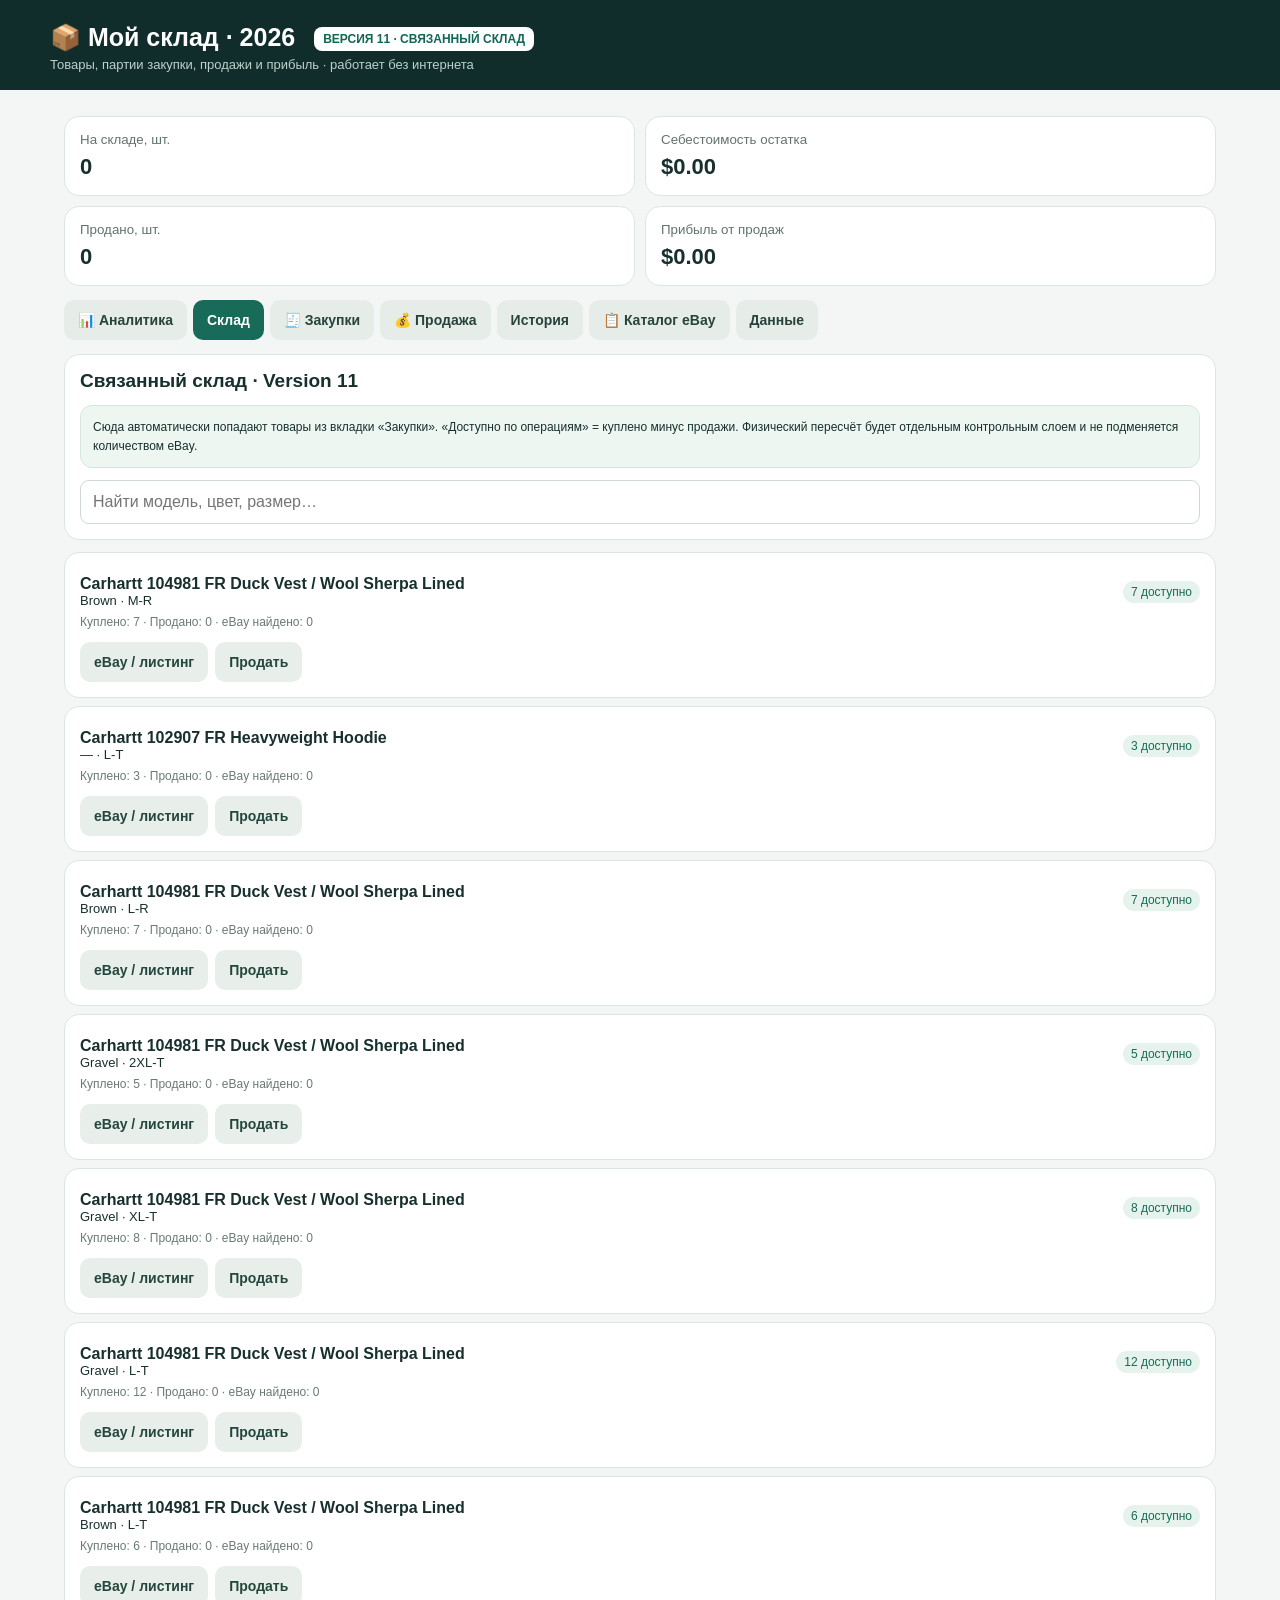
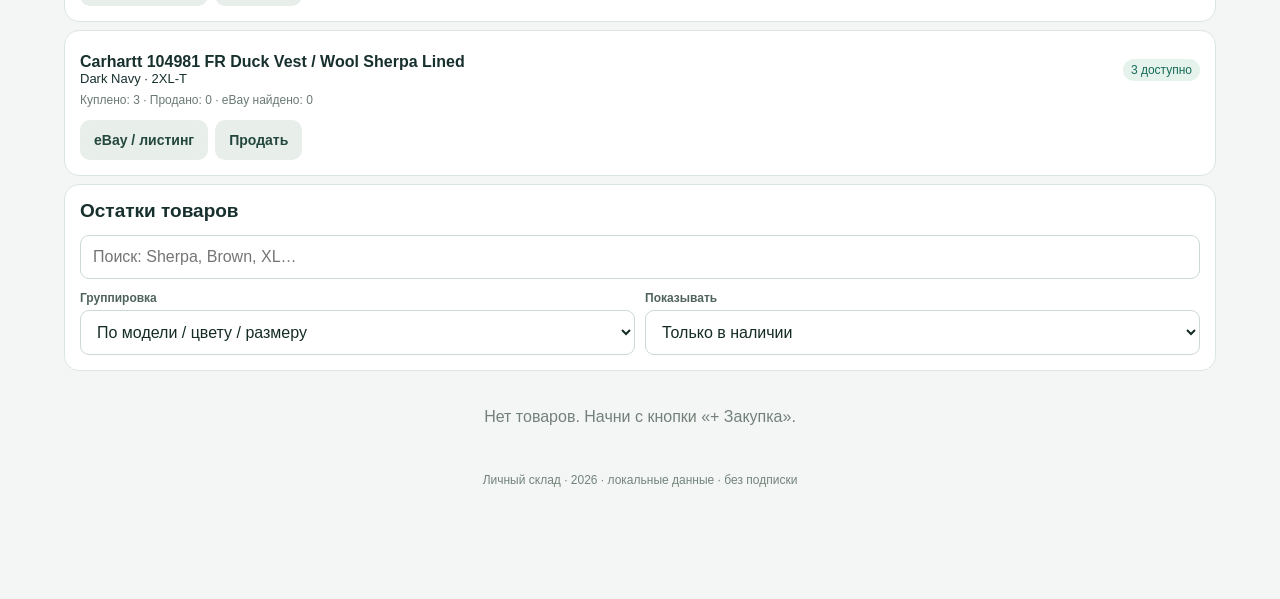
==== index.html @ 49769e57 "Rename index_sklad_v11_architecture.html to index.html" ====
<!doctype html><html lang="ru"><head><meta charset="utf-8"><meta name="viewport" content="width=device-width,initial-scale=1,viewport-fit=cover"><title>Мой склад · 2026 · Версия 11</title><meta name="theme-color" content="#102c2b"><style>:root{font-family:-apple-system,BlinkMacSystemFont,'Segoe UI',sans-serif;color:#17302e;background:#f3f6f4}*{box-sizing:border-box}body{margin:0}header{background:#102c2b;color:white;padding:23px 17px 18px}h1{font-size:25px;margin:0 0 5px}header p{margin:0;color:#bdd1cc;font-size:13px}.wrap{max-width:850px;margin:auto;padding:14px 14px 90px}.stats{display:grid;grid-template-columns:repeat(2,1fr);gap:10px;margin:12px 0}.stat,.panel,.item{background:white;border:1px solid #dce6e0;border-radius:15px;padding:15px}.stat small{display:block;color:#62736e;margin-bottom:7px}.stat strong{font-size:22px}nav{display:flex;gap:6px;overflow:auto;margin:14px 0}nav button{white-space:nowrap;background:#e6ede9;color:#27433c}button{border:0;border-radius:10px;padding:12px 14px;font-size:14px;font-weight:650;cursor:pointer}nav button.active,.primary{background:#176b58;color:white}button.secondary{background:#e8eeea;color:#23473e}button.danger{background:#fbe9e8;color:#a72f27}.panel{margin-bottom:12px}h2{font-size:19px;margin:0 0 13px}h3{margin:4px 0 8px;font-size:16px}label{display:block;font-size:12px;font-weight:650;color:#50645d;margin:12px 0 5px}input,select,textarea{width:100%;padding:12px;font:inherit;border:1px solid #cddad2;border-radius:9px;background:white;color:#142c25}input:focus,select:focus{outline:2px solid #88c4b0}textarea{min-height:66px}.two{display:grid;grid-template-columns:repeat(2,minmax(0,1fr));gap:10px}.three{display:grid;grid-template-columns:repeat(3,minmax(0,1fr));gap:9px}.muted{font-size:12px;color:#6a7a73}.line{display:flex;justify-content:space-between;gap:10px;align-items:center;margin:7px 0}.line>div{min-width:0}.item{margin:8px 0}.pill{display:inline-block;background:#e5f3ec;border-radius:20px;padding:4px 8px;font-size:12px;color:#176b58}.small{font-size:13px}.money{font-variant-numeric:tabular-nums}.hidden{display:none!important}.buttons{display:flex;gap:7px;flex-wrap:wrap;margin-top:13px}.empty{padding:25px;text-align:center;color:#74817b}.note{background:#eff6f1;border-left:3px solid #176b58;padding:10px;border-radius:7px;font-size:12px;line-height:1.5}table{width:100%;border-collapse:collapse;font-size:13px}td,th{padding:9px 5px;border-bottom:1px solid #e5eae7;text-align:left}td:last-child,th:last-child{text-align:right}.scroll{overflow-x:auto}footer{text-align:center;color:#73847b;font-size:12px;margin:22px 0}@media(max-width:400px){.three{grid-template-columns:1fr 1fr}.stat strong{font-size:19px}}#catalogList .item{border-left:4px solid #176b58}.catalog-fields{display:grid;grid-template-columns:1fr 1fr;gap:9px}.catalog-fields input{margin-top:3px}.catalog-summary{margin:10px 0}.warn{background:#fff4e3;border-left:3px solid #b7791f;padding:11px;border-radius:8px;font-size:13px}button:disabled{opacity:.55;cursor:not-allowed}#catalogList{display:grid;grid-template-columns:repeat(3,minmax(0,1fr));gap:12px;align-items:start}#catalogList .item{margin:0;min-width:0;overflow:hidden}#catalogList .line{align-items:flex-start;flex-wrap:wrap}#catalogList strong{overflow-wrap:anywhere}.cat-groups{display:flex;flex-wrap:wrap;gap:7px;margin:12px 0}.cat-groups button{background:#e6ede9;color:#23473e;padding:9px 12px}.cat-groups button.selected{background:#176b58;color:#fff}.cat-group-title{grid-column:1/-1;font-size:17px;font-weight:750;margin:15px 0 0;padding:8px 2px;border-bottom:2px solid #d5e4dc}.cat-card-head{cursor:pointer;list-style:none}.cat-card-head::-webkit-details-marker{display:none}.cat-card-head .pill{margin-top:7px}.cat-card-body{padding-top:12px;border-top:1px solid #e5eae7;margin-top:10px}.cat-card-head .muted{margin-top:4px}@media(max-width:800px){#catalogList{grid-template-columns:repeat(2,minmax(0,1fr))}}@media(max-width:520px){#catalogList{grid-template-columns:1fr}}@media(min-width:1000px){.wrap{max-width:1180px!important}header>div{max-width:1180px!important}} 
/* Компактный каталог v4 */
#catalogList{grid-template-columns:repeat(3,minmax(0,1fr));gap:13px;align-items:start}
.listing-card{border:1px solid #dce7e2;border-radius:16px;background:#fff;overflow:hidden;box-shadow:0 3px 12px rgba(16,60,47,.055);min-width:0;transition:box-shadow .15s}
.listing-card:hover{box-shadow:0 8px 24px rgba(16,60,47,.12)}
.listing-card details{width:100%}.listing-summary{list-style:none;cursor:pointer;padding:14px}.listing-summary::-webkit-details-marker{display:none}
.listing-top{display:flex;gap:10px;align-items:flex-start}.listing-icon{height:38px;width:38px;min-width:38px;display:flex;align-items:center;justify-content:center;border-radius:11px;background:#eaf2ee;color:#246f59;font-size:22px;font-weight:700}
.listing-heading{min-width:0;flex:1}.listing-name{font-weight:720;font-size:13px;line-height:1.36;display:-webkit-box;-webkit-line-clamp:2;-webkit-box-orient:vertical;overflow:hidden;min-height:35px}.listing-sub{font-size:11px;color:#75847d;margin-top:4px}
.listing-numbers{display:flex;align-items:center;justify-content:space-between;gap:5px;margin:12px 0 8px;font-size:11px;color:#597268}.listing-quantity{background:#e5f3ec;border-radius:8px;padding:5px 8px;color:#176b58}.listing-quantity b{font-size:15px}.listing-price{font-size:11px;text-align:right}
.variant-preview{border-top:1px solid #eef2ef;padding-top:5px;max-height:112px;overflow:auto}.variant-row{display:flex;align-items:center;gap:6px;font-size:11px;padding:5px 2px;border-bottom:1px solid #f2f4f2}.variant-size{font-weight:700;flex:1;min-width:0;overflow:hidden;text-overflow:ellipsis;white-space:nowrap}.variant-ebay{color:#1c7359}.variant-ebay small{font-size:10px;color:#7d8a84}.variant-home{color:#82918a;min-width:49px;text-align:right}
.listing-foot{display:flex;justify-content:space-between;gap:8px;color:#72857b;font-size:10px;margin-top:10px}.listing-foot span:last-child{color:#176b58;font-weight:700;white-space:nowrap}
.listing-edit{border-top:1px solid #e3eae6;background:#f9fbfa;padding:12px}.variant-editor{padding:12px 0;border-top:1px solid #e1eae5}.variant-editor-title{font-weight:700;font-size:12px;margin-bottom:8px}.variant-editor .buttons{margin-top:7px}
.cat-group-title{font-size:15px;font-weight:800;margin:18px 0 0;padding:10px 4px;border-bottom:2px solid #dce9e2}
@media(max-width:850px){#catalogList{grid-template-columns:repeat(2,minmax(0,1fr))}}@media(max-width:540px){#catalogList{grid-template-columns:1fr}.listing-name{font-size:14px}}
</style><style>
.dashboard-grid{display:grid;grid-template-columns:repeat(4,minmax(0,1fr));gap:10px;margin:12px 0}.dash-tile{background:#fff;border:1px solid #dce6e0;border-radius:15px;padding:17px;min-width:0}.dash-tile small{display:block;color:#62736e;font-size:12px;margin-bottom:8px}.dash-tile strong{font-size:23px;letter-spacing:-.6px}.dash-tile em{display:block;font-size:11px;color:#718078;font-style:normal;margin-top:6px}.analytics-wrap{margin-bottom:14px}.age-bar{display:flex;height:13px;border-radius:20px;overflow:hidden;background:#e5eae7;margin:13px 0}.age-legend{display:flex;flex-wrap:wrap;gap:9px 18px;font-size:12px}.age-legend span:before{content:' ';display:inline-block;width:9px;height:9px;border-radius:3px;background:var(--dot);margin-right:6px}.age-action{display:flex;gap:7px;flex-wrap:wrap;margin-top:14px}.age-action button{background:#edf2ef;color:#244b40;padding:9px 11px}.age-action button.active{background:#176b58;color:#fff}.offer-box{border:1px solid #d7e5de;border-radius:12px;padding:13px;background:#f8fbf9;margin-top:12px}.offer-output{display:flex;justify-content:space-between;gap:8px;padding:10px 0;border-bottom:1px solid #e2ebe5}.offer-output:last-child{border:0}.offer-output b{font-size:18px}.cost-unknown{color:#a65e21}.batch-line{background:#f0f5f2;border-radius:8px;padding:8px;margin:6px 0;font-size:12px}.hintline{font-size:12px;color:#687b72;line-height:1.5}.cat-card-head .listing-name{font-size:14px!important;line-height:1.35}.listing-icon{opacity:.8;transform:scale(.86)}@media(max-width:850px){.dashboard-grid{grid-template-columns:repeat(2,minmax(0,1fr))}}@media(max-width:450px){.dash-tile strong{font-size:20px}}

/* v8: visually verified equal-height cards, no icon glyphs */
#catalogList{align-items:stretch!important;gap:14px!important}
#catalogList .listing-card{height:178px!important;min-height:178px!important;max-height:178px!important;overflow:visible!important;border-left:1px solid #dce7e2!important;box-shadow:0 2px 10px rgba(18,53,43,.055)!important}
#catalogList .listing-card details{height:100%}
#catalogList .listing-summary{height:100%;display:flex;flex-direction:column;padding:16px!important}
#catalogList .listing-top{min-height:54px}
#catalogList .listing-name{font-size:13px!important;line-height:1.4!important;min-height:36px;max-height:37px}
#catalogList .listing-sub{font-size:11px}
#catalogList .listing-numbers{margin:9px 0 7px}
#catalogList .listing-variants-note{font-size:11px;color:#6a8177;white-space:nowrap;overflow:hidden;text-overflow:ellipsis}
#catalogList .listing-foot{margin-top:auto;border-top:1px solid #edf2ef;padding-top:9px}
#catalogList .listing-foot span:last-child{font-size:11px}
#catalogList .listing-edit{position:fixed;z-index:1101;top:50%;left:50%;transform:translate(-50%,-50%);width:min(760px,calc(100vw - 24px));max-height:min(86vh,850px);overflow-y:auto;background:#fff;border:1px solid #dce6e0;border-radius:18px;padding:20px;box-shadow:0 24px 90px rgba(0,0,0,.28)}
#catalogList details:not([open]) .listing-edit{display:none}
#catalogList details[open]::before{content:'';position:fixed;inset:0;background:rgba(12,27,24,.54);z-index:1100}
.listing-edit-bar{display:flex;justify-content:space-between;align-items:center;gap:12px;padding-bottom:14px;margin-bottom:12px;border-bottom:1px solid #e4ebe6;font-size:16px}
.listing-edit-bar button{white-space:nowrap;padding:9px 12px}
#catalogList .listing-card:hover{box-shadow:0 5px 16px rgba(18,53,43,.11)!important}
@media(max-width:540px){#catalogList .listing-card{height:168px!important;min-height:168px!important;max-height:168px!important}.listing-edit-bar{font-size:13px}}
</style><style>
/* V8 definitive layout override */
#catalogList{display:grid!important;grid-template-columns:repeat(3,minmax(0,1fr))!important;gap:14px!important;align-items:stretch!important}
#catalogList .listing-card{height:176px!important;min-height:176px!important;max-height:176px!important;overflow:visible!important;position:relative!important}
#catalogList .listing-summary{height:176px!important;min-height:176px!important;max-height:176px!important;display:flex!important;flex-direction:column!important;overflow:hidden!important}
#catalogList .listing-top{min-height:50px!important}
#catalogList .listing-name{max-height:38px!important;overflow:hidden!important;display:-webkit-box!important;-webkit-line-clamp:2!important;-webkit-box-orient:vertical!important}
#catalogList .listing-variants-note{white-space:nowrap!important;overflow:hidden!important;text-overflow:ellipsis!important}
#catalogList .listing-foot{margin-top:auto!important}
#catalogList .listing-icon{display:none!important}
#catalogList .listing-edit{position:fixed!important;z-index:1101!important;top:50%!important;left:50%!important;transform:translate(-50%,-50%)!important;width:min(760px,calc(100vw - 24px))!important;max-height:85vh!important;overflow-y:auto!important;background:white!important;box-shadow:0 20px 100px #0005!important}
@media(max-width:850px){#catalogList{grid-template-columns:repeat(2,minmax(0,1fr))!important}}
@media(max-width:540px){#catalogList{grid-template-columns:1fr!important}}
.version-marker{display:inline-block;margin-left:12px;background:#fff;color:#126653;border-radius:8px;padding:5px 9px;font-size:12px;font-weight:800;vertical-align:middle}

/* V9: unified card edges and scroll-contained dialog */
html.catalog-modal-open, body.catalog-modal-open {overflow:hidden!important; overscroll-behavior:none!important;}
#catalogList .listing-card {border:1px solid #dce7e2!important;border-radius:16px!important;overflow:hidden!important;}
#catalogList .listing-card details {border-radius:inherit!important;}
#catalogList .listing-summary {border-radius:15px!important;}
#catalogList .listing-edit {display:flex!important;flex-direction:column!important;padding:0!important;overflow:hidden!important;max-height:min(88dvh,850px)!important;border-radius:18px!important;overscroll-behavior:contain!important;}
#catalogList details:not([open]) .listing-edit{display:none!important}
#catalogList .listing-edit-bar {position:relative!important;z-index:2!important;flex:none!important;margin:0!important;padding:16px 20px!important;background:#fff!important;border-bottom:1px solid #e4ebe6!important;border-radius:18px 18px 0 0!important;}
#catalogList .listing-edit-bar strong {max-width:calc(100% - 105px);font-size:14px;line-height:1.35;}
#catalogList .listing-close{flex:none;}
#catalogList .listing-edit-scroll{min-height:0!important;flex:1!important;overflow-y:auto!important;overscroll-behavior:contain!important;padding:16px 20px 24px!important;scrollbar-gutter:stable;}
@media(max-width:540px){#catalogList .listing-edit-bar{padding:13px!important}#catalogList .listing-edit-scroll{padding:12px 14px 24px!important}}

/* Version 10: modal header remains fixed, only the contents scroll. */
#catalogList .listing-edit {box-sizing:border-box!important;max-height:min(88dvh,850px)!important;overflow:hidden!important;border-radius:18px!important;isolation:isolate!important;}
#catalogList .listing-edit-bar {position:sticky!important;top:0!important;display:flex!important;align-items:center!important;justify-content:space-between!important;gap:12px!important;background:#fff!important;z-index:5!important;}
#catalogList .listing-edit-scroll {overflow-y:auto!important;overflow-x:hidden!important;overscroll-behavior:contain!important;touch-action:pan-y!important;min-height:0!important;}
#catalogList .listing-card,#catalogList .listing-summary,#catalogList .listing-card details {border-radius:16px!important;}
body.catalog-modal-open {overflow:hidden!important;}
</style></head><body><header><div style="max-width:850px;margin:auto"><h1>📦 Мой склад · 2026 <span class="version-marker">ВЕРСИЯ 11 · СВЯЗАННЫЙ СКЛАД</span></h1><p>Товары, партии закупки, продажи и прибыль · работает без интернета</p></div></header><main class="wrap"><div class="stats"><div class="stat"><small>На складе, шт.</small><strong id="sQty">0</strong></div><div class="stat"><small>Себестоимость остатка</small><strong id="sCost">$0</strong></div><div class="stat"><small>Продано, шт.</small><strong id="sSold">0</strong></div><div class="stat"><small>Прибыль от продаж</small><strong id="sProfit">$0</strong></div></div><nav><button data-tab="analytics">📊 Аналитика</button><button class="active" data-tab="stock">Склад</button><button data-tab="buy">🧾 Закупки</button><button data-tab="sell">💰 Продажа</button><button data-tab="sales">История</button><button data-tab="catalog">📋 Каталог eBay</button><button data-tab="settings">Данные</button></nav><section id="analytics" class="hidden"><div class="panel analytics-wrap"><h2>Куда вложены деньги</h2><p class="hintline">Состояние физического склада на текущий момент. Только подтверждённые остатки; непроверенные вещи не считаются нулевыми.</p><div class="dashboard-grid"><div class="dash-tile"><small>Физически подтверждено</small><strong id="aUnits">0 шт.</strong><em id="aUnitsNote">Пока не пересчитано</em></div><div class="dash-tile"><small>Известная себестоимость</small><strong id="aValue">$0.00</strong><em id="aValueNote">Не весь склад оценён</em></div><div class="dash-tile"><small>Вариантов проверено</small><strong id="aChecked">0 / 0</strong><em>Остальные требуют пересчёта</em></div><div class="dash-tile"><small>Залежавшийся товар</small><strong id="aOld">—</strong><em>Закуплен более года назад</em></div></div><div class="warn" id="aWarning">Сумма неполная, пока не указаны остатки и себестоимость всех вещей.</div></div><div class="panel"><h2>Возраст запасов</h2><p class="hintline">Возраст рассчитывается по датам закупок, а не по дате объявления на eBay. Если год неизвестен, товар попадает в «Дата неизвестна».</p><div id="ageBar" class="age-bar"></div><div id="ageLegend" class="age-legend"></div><div class="age-action" id="ageActions"></div><div id="ageItems"></div></div><div class="panel"><h2>Проверить предложение покупателя</h2><p class="hintline">Расчёт ориентировочный. После фактической продажи учитывай Order earnings из eBay — конечную сумму после удержаний.</p><div class="two"><div><label>Оффер покупателя, $</label><input type="number" min="0" step="0.01" id="offerPrice" placeholder="65"></div><div><label>Закупка за штуку, $</label><input type="number" min="0" step="0.01" id="offerCost" placeholder="59.99"></div><div><label>Оценка удержаний, %</label><input type="number" min="0" max="99" step="0.1" id="offerFee" value="15"></div><div><label>Прочие удержания, $</label><input type="number" min="0" step="0.01" id="offerOther" value="0"></div></div><div id="offerResult" class="offer-box">Введи цену оффера и себестоимость.</div></div></section><section id="stock"><div class="panel"><h2>Остатки товаров</h2><input id="search" placeholder="Поиск: Sherpa, Brown, XL…"><div class="two"><div><label>Группировка</label><select id="group"><option value="variant">По модели / цвету / размеру</option><option value="model">По моделям</option></select></div><div><label>Показывать</label><select id="show"><option value="available">Только в наличии</option><option value="all">Все, включая проданные</option></select></div></div></div><div id="stockList"></div></section><section id="buy" class="hidden"><div class="panel"><h2>Добавить партию</h2><p class="muted">Одна запись — одинаковые модель, цвет, размер и закупочная цена. Другой размер или цена — новая партия.</p><form id="buyForm"><label>Модель / название *</label><input id="bModel" required placeholder="Carhartt FR Sherpa Vest" list="modelList"><datalist id="modelList"></datalist><div class="two"><div><label>Цвет *</label><input id="bColor" required placeholder="Brown"></div><div><label>Размер *</label><input id="bSize" required placeholder="XL"></div></div><div class="two"><div><label>Количество *</label><input id="bQty" type="number" min="1" step="1" required value="1"></div><div><label>Цена закупки за 1 шт., $ *</label><input id="bCost" type="number" min="0" step="0.01" required placeholder="49.99"></div></div><div class="two"><div><label>Дата закупки</label><input id="bDate" type="date"></div><div><label>Магазин</label><input id="bStore" placeholder="Sierra / Estate Sale"></div></div><label>Комментарий / номер заказа</label><input id="bNote" placeholder="Например, E444... или gift card"><div class="note">Если часть суммы оплачена подарочной картой, вводи фактическую себестоимость товара по выбранному принципу. Историю номинала и бонусов можно указать в комментарии.</div><div class="buttons"><button class="primary" type="submit">Сохранить закупку</button></div></form></div></section><section id="sell" class="hidden"><div class="panel"><h2>Записать продажу</h2><form id="sellForm"><label>Какой товар продан? *</label><select id="vVariant" required></select><label>Партия закупки (себестоимость подставляется автоматически)</label><select id="vBatch" required></select><div id="batchInfo" class="note" style="margin-top:10px">Выбери товар</div><div class="two"><div><label>Дата продажи</label><input id="vDate" type="date"></div><div><label>Количество *</label><input id="vQty" type="number" min="1" step="1" value="1" required></div></div><div class="two"><div><label>Цена продажи за 1 шт., $ *</label><input id="vPrice" type="number" min="0" step="0.01" required placeholder="99.99"></div><div><label>Доставка, полученная от покупателя, всего $</label><input id="vShipping" type="number" min="0" step="0.01" value="0"></div></div><div class="two"><div><label>Площадка</label><select id="vPlatform"><option>eBay</option><option>StockX</option><option>Poshmark</option><option>Mercari</option><option>Depop</option><option>Россия</option><option>Лично</option><option>Другое</option></select></div><div><label>Номер заказа / комментарий</label><input id="vNote" placeholder="Order ID"></div></div><div id="salePreview" class="note" style="margin-top:12px">Заполни сумму продажи, чтобы увидеть прибыль.</div><div class="buttons"><button class="primary" type="submit">Сохранить продажу</button></div></form></div></section><section id="sales" class="hidden"><div class="panel"><h2>История продаж</h2><div class="two"><div><label>Месяц</label><input id="month" type="month"></div><div><label>Площадка</label><select id="platformFilter"><option value="">Все</option><option>eBay</option><option>StockX</option><option>Poshmark</option><option>Mercari</option><option>Depop</option><option>Россия</option><option>Лично</option><option>Другое</option></select></div></div><div id="salesSummary" class="note" style="margin-top:12px"></div></div><div id="salesList"></div></section><section id="catalog" class="hidden"><div class="panel"><h2>Каталог товаров · eBay и домашний склад</h2><p class="small">Каждая карточка — модель товара; внутри отдельные цвета, размеры и объявления eBay. Количество eBay — <b>выставлено</b>, не физический остаток.</p><div class="warn">Физическое количество дома пока неизвестно. Не ставим его равным количеству eBay автоматически. Заполни после пересчёта. Изменения сохраняются только в браузере этого устройства.</div><div class="catalog-summary" id="catalogStats"></div><input id="catalogSearch" placeholder="Найти по названию, размеру, Item ID…"><div class="two"><div><label>Показать</label><select id="catalogFilter"><option value="all">Все товары</option><option value="unchecked">Не проверены</option><option value="checked">Проверены</option></select></div><div><label>Сортировка</label><select id="catalogSort"><option value="name">По названию</option><option value="qty">По количеству на eBay</option></select></div></div><div class="buttons"><button id="catalogExport" class="secondary">Скачать резервную копию каталога</button><button id="catalogCsv" class="secondary">Экспорт каталога CSV</button></div><label>Обновить каталог новым отчётом All active listings CSV</label><input type="file" id="catalogImport" accept=".csv,text/csv"><p class="muted">При обновлении сохраняются твои физические остатки и закупочные цены. Объявления, исчезнувшие из нового отчёта, помечаются как неактивные, но не удаляются.</p></div><div id="catalogGroups" class="cat-groups"></div><div id="catalogList"></div></section><section id="settings" class="hidden"><div class="panel"><h2>Резервная копия</h2><p class="small">Все записи хранятся в памяти браузера на этом устройстве. Сохраняй резервную копию после каждого существенного обновления. Открытие HTML-файла через приложение «Файлы» на iPhone может не обеспечить постоянное сохранение.</p><div class="buttons"><button id="export" class="primary">Скачать резервную копию JSON</button><button id="exportCsv" class="secondary">Экспорт склада CSV</button><button id="salesCsv" class="secondary">Экспорт продаж CSV</button></div><label>Восстановить из резервной копии JSON</label><input id="restore" type="file" accept=".json,application/json"><p class="muted">Восстановление заменит текущие данные. Для переноса между устройствами используй резервную копию.</p></div><div class="panel legacy-batches-panel"><h2>Закупочные партии</h2><p class="muted">Здесь можно проверить отдельные закупки и удалить ошибочную партию, только если по ней нет продаж.</p><div id="batchList"></div></div></section><footer>Личный склад · 2026 · локальные данные · без подписки</footer></main><script>
(()=>{'use strict';const KEY='mikhail_warehouse_2026_v3';let db;try{db=JSON.parse(localStorage.getItem(KEY)||'null')}catch(e){}if(!db||!Array.isArray(db.batches)||!Array.isArray(db.sales))db={batches:[],sales:[]};const $=id=>document.getElementById(id),money=n=>new Intl.NumberFormat('en-US',{style:'currency',currency:'USD'}).format(n||0),round=n=>Math.round((Number(n)+Number.EPSILON)*100)/100,today=()=>new Date().toLocaleDateString('en-CA'),esc=s=>String(s??'').replace(/[&<>"']/g,c=>({'&':'&amp;','<':'&lt;','>':'&gt;','"':'&quot;',"'":'&#39;'}[c])),id=()=>Date.now().toString(36)+Math.random().toString(36).slice(2,9),save=()=>{try{localStorage.setItem(KEY,JSON.stringify(db))}catch(e){alert('Не удалось сохранить данные. Сделай резервную копию: '+e.message)}};function remaining(b){return b.qty-db.sales.filter(s=>s.batchId===b.id).reduce((a,s)=>a+s.qty,0)}function key(b){return [b.model.trim().toLowerCase(),b.color.trim().toLowerCase(),b.size.trim().toLowerCase()].join('|')}function variants(){const m=new Map();for(const b of db.batches){const k=key(b);if(!m.has(k))m.set(k,{key:k,model:b.model,color:b.color,size:b.size,qty:0,cost:0,batches:[]});let v=m.get(k),r=remaining(b);v.qty+=r;v.cost+=r*b.cost;v.batches.push(b)}return [...m.values()].sort((a,b)=>a.model.localeCompare(b.model)||a.color.localeCompare(b.color)||a.size.localeCompare(b.size))}function tab(t){document.querySelectorAll('main section').forEach(x=>x.classList.toggle('hidden',x.id!==t));document.querySelectorAll('nav button').forEach(x=>x.classList.toggle('active',x.dataset.tab===t));render()}document.querySelectorAll('nav button').forEach(b=>b.onclick=()=>tab(b.dataset.tab));function render(){const qty=db.batches.reduce((a,b)=>a+remaining(b),0),cost=db.batches.reduce((a,b)=>a+remaining(b)*b.cost,0),sold=db.sales.reduce((a,s)=>a+s.qty,0),profit=db.sales.reduce((a,s)=>a+s.price*s.qty+s.shipping-s.cost*s.qty,0);$('sQty').textContent=qty;$('sCost').textContent=money(cost);$('sSold').textContent=sold;$('sProfit').textContent=money(profit);const q=$('search').value.trim().toLowerCase(),vs=variants().filter(v=>($('show').value==='all'||v.qty>0)&&[v.model,v.color,v.size].join(' ').toLowerCase().includes(q));let rows=[];if($('group').value==='model'){const mm=new Map();for(const v of vs){if(!mm.has(v.model))mm.set(v.model,{qty:0,cost:0,variants:0});const x=mm.get(v.model);x.qty+=v.qty;x.cost+=v.cost;x.variants++}rows=[...mm].map(([name,x])=>`<div class="item"><div class="line"><strong>${esc(name)}</strong><span class="pill">${x.qty} шт.</span></div><div class="muted">${x.variants} вариантов · себестоимость остатка ${money(x.cost)}</div></div>`)}else rows=vs.map(v=>`<div class="item"><div class="line"><div><strong>${esc(v.model)}</strong><div class="small">${esc(v.color)} · ${esc(v.size)}</div></div><span class="pill">${v.qty} шт.</span></div><div class="muted">Себестоимость остатка: ${money(v.cost)} · партий: ${v.batches.length}</div><div class="small" style="margin-top:7px">${v.batches.filter(b=>remaining(b)>0).map(b=>`${remaining(b)} шт. × ${money(b.cost)} (${esc(b.date||'без даты')})`).join(' · ')||'Нет в наличии'}</div>${v.qty>0?`<div class="buttons"><button class="secondary" data-sell="${esc(v.key)}">Продать</button></div>`:''}</div>`);$('stockList').innerHTML=rows.join('')||'<div class="empty">Нет товаров. Начни с кнопки «+ Закупка».</div>';$('stockList').querySelectorAll('[data-sell]').forEach(b=>b.onclick=()=>{tab('sell');$('vVariant').value=b.dataset.sell;updateBatches()});const old=$('vVariant').value;$('vVariant').innerHTML='<option value="">Выбери модель / цвет / размер</option>'+variants().filter(v=>v.qty>0).map(v=>`<option value="${esc(v.key)}">${esc(v.model)} · ${esc(v.color)} · ${esc(v.size)} (${v.qty} шт.)</option>`).join('');if([...$('vVariant').options].some(o=>o.value===old))$('vVariant').value=old;updateBatches();$('modelList').innerHTML=[...new Set(db.batches.map(b=>b.model))].map(x=>`<option value="${esc(x)}">`).join('');renderSales();renderBatchList()}
function updateBatches(){const v=variants().find(x=>x.key===$('vVariant').value),old=$('vBatch').value;$('vBatch').innerHTML='<option value="">Выбери партию</option>'+(v?v.batches.filter(b=>remaining(b)>0).sort((a,b)=>(a.date||'').localeCompare(b.date||'')).map(b=>`<option value="${esc(b.id)}">${remaining(b)} шт. × ${money(b.cost)} · ${esc(b.date||'без даты')} · ${esc(b.store||'магазин не указан')}</option>`).join(''):'');if([...$('vBatch').options].some(o=>o.value===old))$('vBatch').value=old;else if($('vBatch').options.length===2)$('vBatch').selectedIndex=1;preview()}function preview(){const b=db.batches.find(x=>x.id===$('vBatch').value),qty=Number($('vQty').value)||0,price=Number($('vPrice').value)||0,ship=Number($('vShipping').value)||0;$('batchInfo').textContent=b?`В партии осталось ${remaining(b)} шт. · закупочная цена ${money(b.cost)} за шт.`:'Выбери товар и партию';$('salePreview').textContent=b?`Получено: ${money(price*qty+ship)} · себестоимость: ${money(b.cost*qty)} · прибыль: ${money(price*qty+ship-b.cost*qty)} (без вычета расходов площадки)`:'Выбери партию, чтобы увидеть расчёт'}$('vVariant').onchange=updateBatches;['vBatch','vQty','vPrice','vShipping'].forEach(x=>$(x).addEventListener('input',preview));$('buyForm').onsubmit=e=>{e.preventDefault();const b={id:id(),model:$('bModel').value.trim(),color:$('bColor').value.trim(),size:$('bSize').value.trim(),qty:Number($('bQty').value),cost:round($('bCost').value),date:$('bDate').value,store:$('bStore').value.trim(),note:$('bNote').value.trim()};if(!b.model||!b.color||!b.size||!Number.isInteger(b.qty)||b.qty<1||b.cost<0)return alert('Проверь модель, цвет, размер, количество и цену');db.batches.push(b);save();$('buyForm').reset();$('bQty').value=1;$('bDate').value=today();tab('stock');alert('Партия добавлена на склад')};$('sellForm').onsubmit=e=>{e.preventDefault();const b=db.batches.find(x=>x.id===$('vBatch').value),qty=Number($('vQty').value),price=Number($('vPrice').value),shipping=Number($('vShipping').value||0);if(!b||!Number.isInteger(qty)||qty<1||qty>remaining(b)||price<0||shipping<0)return alert('Проверь партию, количество и суммы. Нельзя продать больше, чем есть на складе.');db.sales.push({id:id(),batchId:b.id,model:b.model,color:b.color,size:b.size,date:$('vDate').value,qty,cost:b.cost,price:round(price),shipping:round(shipping),platform:$('vPlatform').value,note:$('vNote').value.trim()});save();$('sellForm').reset();$('vQty').value=1;$('vShipping').value=0;$('vDate').value=today();tab('sales');alert('Продажа сохранена, остаток уменьшен')};function renderSales(){const month=$('month').value,platform=$('platformFilter').value,ss=db.sales.filter(s=>(!month||s.date.startsWith(month))&&(!platform||s.platform===platform)).sort((a,b)=>b.date.localeCompare(a.date));let received=0,cost=0,qty=0;for(const s of ss){received+=s.price*s.qty+s.shipping;cost+=s.cost*s.qty;qty+=s.qty}$('salesSummary').innerHTML=`Продано: <b>${qty} шт.</b> · Получено: <b>${money(received)}</b> · Себестоимость: <b>${money(cost)}</b> · Прибыль: <b>${money(received-cost)}</b>`;$('salesList').innerHTML=ss.map(s=>`<div class="item"><div class="line"><div><strong>${esc(s.model)}</strong><div class="muted">${esc(s.color)} · ${esc(s.size)} · ${esc(s.date)} · ${esc(s.platform)}</div></div><span class="pill">${s.qty} шт.</span></div><div class="small">Получено ${money(s.price*s.qty+s.shipping)} · закупка ${money(s.cost*s.qty)} · <b>прибыль ${money(s.price*s.qty+s.shipping-s.cost*s.qty)}</b></div>${s.note?`<div class="muted">${esc(s.note)}</div>`:''}<div class="buttons"><button class="danger" data-undo="${esc(s.id)}">Отменить продажу</button></div></div>`).join('')||'<div class="empty">Продаж пока нет.</div>';$('salesList').querySelectorAll('[data-undo]').forEach(x=>x.onclick=()=>{if(confirm('Отменить эту продажу и вернуть товар на склад?')){db.sales=db.sales.filter(s=>s.id!==x.dataset.undo);save();render()}})}function renderBatchList(){$('batchList').innerHTML=[...db.batches].sort((a,b)=>b.date.localeCompare(a.date)).map(b=>`<div class="item"><strong>${esc(b.model)}</strong><div class="small">${esc(b.color)} · ${esc(b.size)} · ${esc(b.date||'без даты')}</div><div class="muted">${remaining(b)} из ${b.qty} шт. · ${money(b.cost)}/шт. · ${esc(b.store)}</div>${b.note?`<div class="muted">${esc(b.note)}</div>`:''}<div class="buttons"><button class="danger" data-remove="${esc(b.id)}" ${remaining(b)!==b.qty?'disabled title="Есть продажи"':''}>Удалить партию</button></div></div>`).join('')||'<div class="empty">Закупок пока нет.</div>';$('batchList').querySelectorAll('[data-remove]').forEach(x=>x.onclick=()=>{const b=db.batches.find(b=>b.id===x.dataset.remove);if(b&&remaining(b)===b.qty&&confirm('Удалить партию без возможности восстановления (кроме резервной копии)?')){db.batches=db.batches.filter(x=>x.id!==b.id);save();render()}})}['search','group','show','month','platformFilter'].forEach(x=>$(x).addEventListener('input',render));function download(name,content,type){const a=document.createElement('a'),u=URL.createObjectURL(new Blob([content],{type}));a.href=u;a.download=name;document.body.appendChild(a);a.click();a.remove();setTimeout(()=>URL.revokeObjectURL(u),1000)}$('export').onclick=()=>download('sklad_2026_backup_'+today()+'.json',JSON.stringify({version:3,exportedAt:new Date().toISOString(),...db},null,2),'application/json');function csv(rows){return '\ufeff'+rows.map(r=>r.map(v=>'"'+String(v??'').replaceAll('"','""')+'"').join(',')).join('\r\n')}$('exportCsv').onclick=()=>download('sklad_2026.csv',csv([['Модель','Цвет','Размер','Дата закупки','Магазин','Закуплено','Осталось','Цена за шт.','Себестоимость остатка','Примечание'],...db.batches.map(b=>[b.model,b.color,b.size,b.date,b.store,b.qty,remaining(b),b.cost,round(remaining(b)*b.cost),b.note])]),'text/csv;charset=utf-8');$('salesCsv').onclick=()=>download('prodazhi_2026.csv',csv([['Дата','Модель','Цвет','Размер','Кол-во','Закупка за шт.','Продажа за шт.','Доставка получена','Получено всего','Прибыль','Площадка','Номер заказа'],...db.sales.map(s=>[s.date,s.model,s.color,s.size,s.qty,s.cost,s.price,s.shipping,round(s.price*s.qty+s.shipping),round(s.price*s.qty+s.shipping-s.cost*s.qty),s.platform,s.note])]),'text/csv;charset=utf-8');$('restore').onchange=async e=>{const f=e.target.files[0];if(!f)return;try{const o=JSON.parse(await f.text());if(!Array.isArray(o.batches)||!Array.isArray(o.sales))throw Error('Неверный формат');if(confirm('Заменить ВСЕ текущие данные данными из файла?')){db={batches:o.batches,sales:o.sales};save();render();alert('Данные восстановлены')}}catch(err){alert('Не удалось прочитать файл: '+err.message)}e.target.value=''};$('bDate').value=today();$('vDate').value=today();render()})();
</script><script>
(()=>{'use strict';
const INITIAL=[{"itemId":"114627759301","title":"Man Silver Jeans Zac","variation":"","ebayQty":1,"price":25.0,"category":"Jeans","sku":""},{"itemId":"114627759318","title":"Man Gap Jeans XL","variation":"","ebayQty":1,"price":25.0,"category":"Jeans","sku":""},{"itemId":"114627804831","title":"Man Emporio Armani Jeans","variation":"","ebayQty":1,"price":40.0,"category":"Jeans","sku":""},{"itemId":"114627804833","title":"Man Gap Jeans XL White","variation":"","ebayQty":1,"price":25.0,"category":"Jeans","sku":""},{"itemId":"115033591790","title":"Hudson & Barrow NO TOUCH KEY Gold-Tone SET OF 3 ~ NEW SEALED","variation":"","ebayQty":1,"price":8.99,"category":"Other Safety & Protective Gear","sku":""},{"itemId":"115548616745","title":"New Men's SPEEDO Short Sleeve Team Apparel Logo T-Shirt","variation":"Size:=M","ebayQty":6,"price":0.0,"category":"T-Shirts","sku":""},{"itemId":"115548616745","title":"New Men's SPEEDO Short Sleeve Team Apparel Logo T-Shirt","variation":"Size:=L","ebayQty":1,"price":0.0,"category":"T-Shirts","sku":""},{"itemId":"115559828535","title":"New Balance Men's Low Cut Trainers 3000 Synthetic Baseball Cleats Size: US 16","variation":"Color:=Black/White","ebayQty":9,"price":0.0,"category":"Men's","sku":""},{"itemId":"115559828535","title":"New Balance Men's Low Cut Trainers 3000 Synthetic Baseball Cleats Size: US 16","variation":"Color:=Blue/White","ebayQty":1,"price":0.0,"category":"Men's","sku":""},{"itemId":"115560938999","title":"Carhartt Flame Resistant FR Signature Denim Dungaree FRB13","variation":"Size:=33W 32L","ebayQty":0,"price":0.0,"category":"Jeans","sku":""},{"itemId":"115560938999","title":"Carhartt Flame Resistant FR Signature Denim Dungaree FRB13","variation":"Size:=42W 32L","ebayQty":1,"price":0.0,"category":"Jeans","sku":""},{"itemId":"115642906643","title":"Brand New Women LOVE ADY Black Tiered Puff Sleeve Dress Large","variation":"","ebayQty":1,"price":29.99,"category":"Dresses","sku":""},{"itemId":"115642926805","title":"Brand New Women LOVE ADY Olive Tiered Puff Sleeve Dress Large","variation":"Size:=L","ebayQty":1,"price":29.99,"category":"Dresses","sku":""},{"itemId":"115642926805","title":"Brand New Women LOVE ADY Olive Tiered Puff Sleeve Dress Large","variation":"Size:=L","ebayQty":1,"price":0.0,"category":"Dresses","sku":""},{"itemId":"115654901922","title":"New With Tags Carhartt Men Super Dux Relaxed Fit Detroit Jacket Greige Gray XL T","variation":"Size:=XL (Tall)","ebayQty":1,"price":124.99,"category":"Coats, Jackets & Vests","sku":""},{"itemId":"115654901922","title":"New With Tags Carhartt Men Super Dux Relaxed Fit Detroit Jacket Greige Gray XL T","variation":"Size:=XL (Tall)","ebayQty":1,"price":0.0,"category":"Coats, Jackets & Vests","sku":""},{"itemId":"115688983770","title":"Man Gap Straight Fit Jeans","variation":"","ebayQty":1,"price":25.0,"category":"Jeans","sku":""},{"itemId":"115702724000","title":"Maier Kaina Baroque patterned mini dress with long sleeves size M","variation":"","ebayQty":1,"price":29.99,"category":"Dresses","sku":""},{"itemId":"115702738290","title":"DESIGUAL malachite green mini dress with three-quarter sleeves Size 40","variation":"","ebayQty":1,"price":59.99,"category":"Dresses","sku":""},{"itemId":"115708366249","title":"Brand New with Tags MYF Women Midi Dress Black/Blue Size M","variation":"","ebayQty":1,"price":49.99,"category":"Dresses","sku":""},{"itemId":"115711199801","title":"Juicy Couture Womens Leopard Print Mini Dress Green Black Size S","variation":"","ebayQty":1,"price":29.99,"category":"Dresses","sku":""},{"itemId":"115711201330","title":"MAISON SCOTCH Women Dress Summer 3/4 Sleeves Casual Round-Neck Mid-Length Size 2","variation":"","ebayQty":1,"price":29.99,"category":"Dresses","sku":""},{"itemId":"115711201753","title":"Marc Jacobs Designer Patterned Long Sleeve Mini Dress Size S","variation":"","ebayQty":1,"price":59.99,"category":"Dresses","sku":""},{"itemId":"115711202306","title":"SIMONA BARBIERI Grey Shirt-Dress With Long Sleeves (size S-M)","variation":"","ebayQty":1,"price":49.99,"category":"Dresses","sku":""},{"itemId":"115711202652","title":"Theory Womens Long Sleeve Ponte Mini Sheath Dress Black Size Small","variation":"","ebayQty":1,"price":34.99,"category":"Dresses","sku":""},{"itemId":"115711203733","title":"Brand New with Tags Scotch & Soda Maison Scotch Maxi Dress pink Size 2/M","variation":"","ebayQty":1,"price":49.99,"category":"Dresses","sku":""},{"itemId":"115711890237","title":"Cabana Life, Women Rashguard UPF 50+ White Color New With The Tag","variation":"","ebayQty":1,"price":39.99,"category":"Swimwear","sku":""},{"itemId":"115715550019","title":"Ralph Lauren Classic Fit Geometric Beige Oxford Dress Shirt Mens Size M","variation":"","ebayQty":1,"price":29.99,"category":"Casual Button-Down Shirts","sku":""},{"itemId":"115715551348","title":"Ralph Lauren Custom Fit Solid Red Oxford Dress Shirt Mens Size M 175/96A","variation":"","ebayQty":1,"price":29.99,"category":"Casual Button-Down Shirts","sku":""},{"itemId":"115715568489","title":"J. Crew Shirt Men's Size M Gray Check Cotton Long Sleeve Button Down","variation":"","ebayQty":1,"price":29.99,"category":"Casual Button-Down Shirts","sku":""},{"itemId":"115715574467","title":"Armani Collezioni Dress Shirt Mens Gray Long Sleeve Formal Cotton Button Up Med","variation":"","ebayQty":1,"price":49.99,"category":"Dress Shirts","sku":""},{"itemId":"115715580213","title":"Calvin Klein Men's Dress Shirt Poplin Solid French-Cuff  Beige Medium","variation":"","ebayQty":1,"price":29.99,"category":"Dress Shirts","sku":""},{"itemId":"115715585749","title":"Michael Kors Men Button Up Shirt Regular Long Sleeves Sky Blue Large","variation":"","ebayQty":1,"price":29.99,"category":"Casual Button-Down Shirts","sku":""},{"itemId":"115715649291","title":"J Crew Stanton Mens Size 32x9 Blue White Star Casual Chino Shorts","variation":"","ebayQty":1,"price":24.99,"category":"Shorts","sku":""},{"itemId":"115715657421","title":"J Crew Club Shorts Men 32W Gray 10\" Chino Flat Front","variation":"","ebayQty":1,"price":24.99,"category":"Shorts","sku":""},{"itemId":"115740353257","title":"Maidenform Targeted Firm Control Wear Your Own Bra Bodybriefer DM5004","variation":"","ebayQty":1,"price":29.99,"category":"Shapewear","sku":""},{"itemId":"115740370707","title":"NWT White Maxi Eyelet Dress by Made With Love Size M","variation":"","ebayQty":1,"price":49.99,"category":"Dresses","sku":""},{"itemId":"115743137701","title":"MIH Jeans Delancey Denim Skirt Pale Indigo Size 27","variation":"","ebayQty":1,"price":19.99,"category":"Skirts","sku":""},{"itemId":"115743141103","title":"J Crew Women Skirt Tan Color - wool - size 4","variation":"","ebayQty":1,"price":24.99,"category":"Skirts","sku":""},{"itemId":"115743144091","title":"DKNY pleated Midi Skirt size 4 Dark Color","variation":"","ebayQty":1,"price":19.99,"category":"Skirts","sku":""},{"itemId":"115756743648","title":"Imperial Women Grey midi dress 3/4 sleeve","variation":"","ebayQty":1,"price":24.99,"category":"Dresses","sku":""},{"itemId":"115756752525","title":"SLIM FIT J Crew Men's Gray Plaid Cotton Dress Shirt SIZE M","variation":"","ebayQty":1,"price":24.99,"category":"Dress Shirts","sku":""},{"itemId":"115769029212","title":"GUY LAROCHE : SWEATER~ KNIT MADE IN ITALY Grey Size S","variation":"","ebayQty":1,"price":34.99,"category":"Sweaters","sku":""},{"itemId":"115801600683","title":"LIU JO ITALY ALPACA GRAY KNIT SHAWL COLLAR CARDIGAN LONG SWEATER S-M","variation":"","ebayQty":1,"price":49.99,"category":"Sweaters","sku":""},{"itemId":"115801639870","title":"Kaisely Knit Sweater Long Sleeves Black Cozy Size Medium","variation":"","ebayQty":1,"price":24.99,"category":"Sweaters","sku":""},{"itemId":"115851067953","title":"New Balance Low-Cut 3000v4 Metal Baseball Cleat Mens Shoes US 16","variation":"","ebayQty":1,"price":29.99,"category":"Men's","sku":""},{"itemId":"115866714450","title":"Maison Scotch Women's Sleeveless Round-Neck Pink Blouse Size M","variation":"","ebayQty":1,"price":29.99,"category":"Tops","sku":""},{"itemId":"115866736574","title":"Robin Womens Sleeveless Long Dress Size US 4","variation":"","ebayQty":1,"price":29.99,"category":"Dresses","sku":""},{"itemId":"115908105547","title":"B-52 by Bull-boxer Men’s Brown Winter Shoes","variation":"US, EU Shoe Size=US: 8, EU: 41","ebayQty":1,"price":0.0,"category":"Boots","sku":""},{"itemId":"115908105547","title":"B-52 by Bull-boxer Men’s Brown Winter Shoes","variation":"US, EU Shoe Size=US: 11, EU: 44","ebayQty":2,"price":0.0,"category":"Boots","sku":""},{"itemId":"116019523186","title":"New Carhartt FR Flame Resistant Force Midweight Hoodie Sweatshirt for Men","variation":"Size:=2XL","ebayQty":1,"price":0.0,"category":"Hoodies & Sweatshirts","sku":""},{"itemId":"116019523186","title":"New Carhartt FR Flame Resistant Force Midweight Hoodie Sweatshirt for Men","variation":"Size:=M","ebayQty":2,"price":0.0,"category":"Hoodies & Sweatshirts","sku":""},{"itemId":"116036692258","title":"Ирина Муравьева - День Ангела","variation":"","ebayQty":1,"price":9.99,"category":"Books","sku":""},{"itemId":"116036700943","title":"Френкс Бернет - Маленький Лорд Фаунтлерой","variation":"","ebayQty":1,"price":9.99,"category":"Books","sku":""},{"itemId":"115908868563","title":"New Carhartt Mens FLAME-RESISTANT QUICK DUCK SHERPA LINED VEST Flame Resistant","variation":"Size:=XL","ebayQty":2,"price":0.0,"category":"Coats, Jackets & Vests","sku":""},{"itemId":"115908868563","title":"New Carhartt Mens FLAME-RESISTANT QUICK DUCK SHERPA LINED VEST Flame Resistant","variation":"Size:=L","ebayQty":2,"price":0.0,"category":"Coats, Jackets & Vests","sku":""},{"itemId":"115908868563","title":"New Carhartt Mens FLAME-RESISTANT QUICK DUCK SHERPA LINED VEST Flame Resistant","variation":"Size:=L (Tall)","ebayQty":3,"price":0.0,"category":"Coats, Jackets & Vests","sku":""},{"itemId":"115908868563","title":"New Carhartt Mens FLAME-RESISTANT QUICK DUCK SHERPA LINED VEST Flame Resistant","variation":"Size:=2XL","ebayQty":4,"price":0.0,"category":"Coats, Jackets & Vests","sku":""},{"itemId":"115908868563","title":"New Carhartt Mens FLAME-RESISTANT QUICK DUCK SHERPA LINED VEST Flame Resistant","variation":"Size:=XL (Tall)","ebayQty":1,"price":0.0,"category":"Coats, Jackets & Vests","sku":""},{"itemId":"115908868563","title":"New Carhartt Mens FLAME-RESISTANT QUICK DUCK SHERPA LINED VEST Flame Resistant","variation":"Size:=2XL (Tall)","ebayQty":1,"price":0.0,"category":"Coats, Jackets & Vests","sku":""},{"itemId":"115908868563","title":"New Carhartt Mens FLAME-RESISTANT QUICK DUCK SHERPA LINED VEST Flame Resistant","variation":"Size:=S","ebayQty":1,"price":0.0,"category":"Coats, Jackets & Vests","sku":""},{"itemId":"115908868563","title":"New Carhartt Mens FLAME-RESISTANT QUICK DUCK SHERPA LINED VEST Flame Resistant","variation":"Size:=M","ebayQty":1,"price":0.0,"category":"Coats, Jackets & Vests","sku":""},{"itemId":"116354057117","title":"Norman Rockwell Christmas Plate Santa in His Workshop 1984","variation":"","ebayQty":1,"price":12.99,"category":"Collector Plates","sku":""},{"itemId":"116354058364","title":"Norman Rockwell Christmas Plate 1985 \"Grandpa Plays Santa\" Knowles Vintage","variation":"","ebayQty":1,"price":12.99,"category":"Collector Plates","sku":""},{"itemId":"116369505633","title":"New Carhartt Mens FLAME-RESISTANT QUICK DUCK VEST Flame Resistant","variation":"Size,=2XL","ebayQty":3,"price":0.0,"category":"Coats, Jackets & Vests","sku":""},{"itemId":"116369505633","title":"New Carhartt Mens FLAME-RESISTANT QUICK DUCK VEST Flame Resistant","variation":"Size,=3XL","ebayQty":4,"price":0.0,"category":"Coats, Jackets & Vests","sku":""},{"itemId":"116401494311","title":"Kokopelli Metal Figure 1.25”x2.3” In Metal Base Weight: 0.6 OZ","variation":"","ebayQty":1,"price":19.99,"category":"Figures & Statues","sku":""},{"itemId":"116401506243","title":"Brass Antique Skeleton Key 2.5\"x0.75 Long","variation":"","ebayQty":1,"price":9.99,"category":"Locks, Keys","sku":""},{"itemId":"116422360347","title":"TWINSET SIMONA BARBIERI Grey Shirt-Dress with Long Sleeves (size S-M)","variation":"","ebayQty":1,"price":49.99,"category":"Dresses","sku":""},{"itemId":"116428713044","title":"Russian Coin - 2 Rubles","variation":"","ebayQty":6,"price":0.99,"category":"Federation (1992-Now)","sku":""},{"itemId":"116428756237","title":"The North Face Berkeley Twill Utility Pants Brown Women's 29\" Inseam Size XL","variation":"","ebayQty":1,"price":24.99,"category":"Pants","sku":""},{"itemId":"116492658357","title":"GUESS Women’s Cold Shoulder Ribbed Top - Size S - Gray","variation":"","ebayQty":1,"price":29.99,"category":"Tops","sku":""},{"itemId":"116492669957","title":"Master Coat Men’s Wool & Puffer Hybrid Vest - Size 48 - Blue - Unique Design","variation":"","ebayQty":1,"price":49.99,"category":"Coats, Jackets & Vests","sku":""},{"itemId":"116507131451","title":"All Saints Sago Sweater Dress Gray Tunic Asymmetrical Hem Cut Out Shoulder US 2","variation":"","ebayQty":1,"price":39.99,"category":"Dresses","sku":""},{"itemId":"116507137231","title":"Women’s KINROSS CASHMERE SWEATER SIZE S GREY","variation":"","ebayQty":1,"price":24.96,"category":"Sweaters","sku":""},{"itemId":"116525604271","title":"Brand New Women YNG Lime Green Short Sleeve Shift Dress Size M","variation":"","ebayQty":1,"price":24.99,"category":"Dresses","sku":""},{"itemId":"116525611011","title":"Zolla Women’s Red Shift Dress with Belt Loops – Size L","variation":"","ebayQty":1,"price":29.99,"category":"Dresses","sku":""},{"itemId":"116636736245","title":"NEW Women NUX Madrid High Waisted Leggings Medium","variation":"","ebayQty":1,"price":24.99,"category":"Activewear Pants","sku":""},{"itemId":"116636737435","title":"Camo Trucker Hat – US Marine Style Skull Embroidery","variation":"","ebayQty":1,"price":9.99,"category":"Hats","sku":""},{"itemId":"116636738277","title":"Black Snapback Hat – “84” Embroidered Number Cap Streetwear Originals Style","variation":"","ebayQty":1,"price":9.99,"category":"Hats","sku":""},{"itemId":"116636751607","title":"Women’s Long Sleeve Jesifee Wool Tunic Dress Navy Blue With Red Pockets Medium","variation":"","ebayQty":1,"price":24.99,"category":"Dresses","sku":""},{"itemId":"116636758216","title":"Heather B Chevron Knit Tunic Sweater Dress Blue V-Neck Women’s Size S","variation":"","ebayQty":1,"price":14.99,"category":"Sweaters","sku":""},{"itemId":"116769151812","title":"New Carhartt FR Flame Resistant Force Midweight Hoodie Sweatshirt for Men","variation":"Size:=S","ebayQty":2,"price":0.0,"category":"Hoodies & Sweatshirts","sku":""},{"itemId":"116769151812","title":"New Carhartt FR Flame Resistant Force Midweight Hoodie Sweatshirt for Men","variation":"Size:=M Tall","ebayQty":4,"price":0.0,"category":"Hoodies & Sweatshirts","sku":""},{"itemId":"116811531436","title":"3 in 1 Quick Wireless Charger for Watch And iPhone","variation":"","ebayQty":1,"price":14.99,"category":"Chargers & Cradles","sku":""},{"itemId":"116816821911","title":"Tesla Design (Genuine) Women's Touchscreen Gloves - Medium","variation":"","ebayQty":1,"price":39.99,"category":"Gloves & Mittens","sku":""},{"itemId":"116369505279","title":"New Carhartt Mens FLAME-RESISTANT QUICK DUCK VEST Flame Resistant","variation":"Size:=L (Tall)","ebayQty":2,"price":0.0,"category":"Coats, Jackets & Vests","sku":""},{"itemId":"116369505279","title":"New Carhartt Mens FLAME-RESISTANT QUICK DUCK VEST Flame Resistant","variation":"Size:=3XL","ebayQty":4,"price":0.0,"category":"Coats, Jackets & Vests","sku":""},{"itemId":"116369505279","title":"New Carhartt Mens FLAME-RESISTANT QUICK DUCK VEST Flame Resistant","variation":"Size:=4XL","ebayQty":4,"price":0.0,"category":"Coats, Jackets & Vests","sku":""},{"itemId":"116904390625","title":"Vintage dp Porzella West Germany Heidelberg Souvenir Plate","variation":"","ebayQty":1,"price":14.99,"category":"Germany","sku":""},{"itemId":"116907507726","title":"Carhartt Long Sleeve FR Mock Neck Midweight Sweatshirt Flame Resistant Force","variation":"Size:=M","ebayQty":3,"price":0.0,"category":"Hoodies & Sweatshirts","sku":""},{"itemId":"116907507726","title":"Carhartt Long Sleeve FR Mock Neck Midweight Sweatshirt Flame Resistant Force","variation":"Size:=S","ebayQty":4,"price":0.0,"category":"Hoodies & Sweatshirts","sku":""},{"itemId":"116907507726","title":"Carhartt Long Sleeve FR Mock Neck Midweight Sweatshirt Flame Resistant Force","variation":"Size:=2XL","ebayQty":1,"price":0.0,"category":"Hoodies & Sweatshirts","sku":""},{"itemId":"116907507726","title":"Carhartt Long Sleeve FR Mock Neck Midweight Sweatshirt Flame Resistant Force","variation":"Size:=L Tall","ebayQty":2,"price":0.0,"category":"Hoodies & Sweatshirts","sku":""},{"itemId":"116907726562","title":"Brand New Black Diamond Jacket Men Soft Shell Jacket Size L - Water Wind Proof","variation":"","ebayQty":1,"price":99.99,"category":"Coats, Jackets & Vests","sku":""},{"itemId":"116907781151","title":"Igloos Youth Bear Cuffed Stocking Hat Pink Bear Beanie Cap One Size New","variation":"","ebayQty":2,"price":14.99,"category":"Hats","sku":""},{"itemId":"116918102817","title":"Massimo Dutti Women’s High-Rise Skinny Jeans – Size EUR 40 / USA 8","variation":"","ebayQty":1,"price":49.99,"category":"Jeans","sku":""},{"itemId":"116918126788","title":"Brand New Roberto Cavalli Women’s Pale Gray Woven Pants – Size 42 (US 8)","variation":"","ebayQty":1,"price":299.99,"category":"Pants","sku":""},{"itemId":"116920243805","title":"Banana Republic Men's Sweater Size XXL Heavy Weight Wool Blend Red Quarter Zip","variation":"","ebayQty":1,"price":19.99,"category":"Sweaters","sku":""},{"itemId":"116920249778","title":"Men’s Johnston & Murphy Quarter Zip Sweater XXL Lambswool Blend Gray Half Zip","variation":"","ebayQty":1,"price":29.99,"category":"Sweaters","sku":""},{"itemId":"116920258255","title":"JWN John W Nordstrom Sweater 100% Cashmere Men's Sz XL V Neck Pullover Red","variation":"","ebayQty":1,"price":44.99,"category":"Sweaters","sku":""},{"itemId":"116920285273","title":"Hugo Boss Men's Long Sleeve Shirt Slim Fit 100% Cotton Black Size XXL","variation":"","ebayQty":1,"price":29.99,"category":"Casual Button-Down Shirts","sku":""},{"itemId":"116921361291","title":"Brand New with Tags Altea Women’s Midi Dress Light Blue Purple Size M","variation":"","ebayQty":1,"price":29.99,"category":"Dresses","sku":""},{"itemId":"116921454137","title":"Hugo Boss Orange Patchaman Polo T-Shirt Men’s XXL Gray Chambray Collar","variation":"","ebayQty":1,"price":24.99,"category":"Polos","sku":""},{"itemId":"116921495897","title":"Women Roberto Cavalli Underwear Shirt With Logo Long Sleeve Size XL EU 52 Italy","variation":"","ebayQty":1,"price":54.99,"category":"Shapewear","sku":""},{"itemId":"116921525697","title":"Club Room Men's Dark Blue Crew Neck Merino Wool Blend Sweater XXL","variation":"","ebayQty":1,"price":14.99,"category":"Sweaters","sku":""},{"itemId":"116921546743","title":"Topo Designs Black Puffer Insulated Wind Resistant Jacket Women’s Size XL","variation":"","ebayQty":1,"price":79.99,"category":"Coats, Jackets & Vests","sku":""},{"itemId":"116922957738","title":"BP Women’s Black Chunky Lace Up Winter Boots Size 8M Quilted Platform Sole","variation":"","ebayQty":1,"price":19.99,"category":"Boots","sku":""},{"itemId":"116933115354","title":"New Carhartt FR Flame Resistant Force Midweight Logo Hoodie Sweatshirt for Men","variation":"Size:=2XL","ebayQty":3,"price":0.0,"category":"Hoodies & Sweatshirts","sku":""},{"itemId":"116933115354","title":"New Carhartt FR Flame Resistant Force Midweight Logo Hoodie Sweatshirt for Men","variation":"Size:=XL (Tall)","ebayQty":3,"price":0.0,"category":"Hoodies & Sweatshirts","sku":""},{"itemId":"116933115354","title":"New Carhartt FR Flame Resistant Force Midweight Logo Hoodie Sweatshirt for Men","variation":"Size:=2XL (Tall)","ebayQty":5,"price":0.0,"category":"Hoodies & Sweatshirts","sku":""},{"itemId":"116933115354","title":"New Carhartt FR Flame Resistant Force Midweight Logo Hoodie Sweatshirt for Men","variation":"Size:=S","ebayQty":5,"price":0.0,"category":"Hoodies & Sweatshirts","sku":""},{"itemId":"116945313966","title":"Polished White Stone with Engraved Star of David Judaica Spiritual Stone 2in","variation":"","ebayQty":1,"price":29.99,"category":"Pendants & Pins","sku":""},{"itemId":"116945335843","title":"Keychain Key Ring New York City J Letter Statue of Liberty Silver Tone Enamel","variation":"","ebayQty":1,"price":9.99,"category":"Modern (1970-Now)","sku":""},{"itemId":"116945349340","title":"New York Souvenir Keychain – Blue Enamel NY Sign Charm – Original Gift","variation":"","ebayQty":1,"price":9.99,"category":"Modern (1970-Now)","sku":""},{"itemId":"116957033117","title":"Carhartt Long Sleeve FR Mock Neck Midweight Sweatshirt Flame Resistant Force","variation":"Size:=S","ebayQty":3,"price":0.0,"category":"Hoodies & Sweatshirts","sku":""},{"itemId":"116957033117","title":"Carhartt Long Sleeve FR Mock Neck Midweight Sweatshirt Flame Resistant Force","variation":"Size:=2XL","ebayQty":4,"price":0.0,"category":"Hoodies & Sweatshirts","sku":""},{"itemId":"116970984889","title":"Burberry Brit Men’s Plaid Long Sleeve Button-Up Shirt Blue Check Size S","variation":"","ebayQty":1,"price":49.99,"category":"Casual Button-Down Shirts","sku":""},{"itemId":"116970992739","title":"New Balance Mens Fresh Foam 3000 V5 Baseball Shoes Multicolor US 16 2E","variation":"","ebayQty":1,"price":24.99,"category":"Athletic Shoes","sku":""},{"itemId":"116992157500","title":"Carhartt Flame Resistant Force Fit Lightweight Long Sleeve Graphic T-Shirt Large","variation":"","ebayQty":1,"price":74.99,"category":"T-Shirts","sku":""},{"itemId":"116992215965","title":"Bogner Women’s Pink Stretch Long Sleeve V-Neck Polo Top EU 36 US S","variation":"","ebayQty":1,"price":24.99,"category":"Tops","sku":""},{"itemId":"116992277751","title":"UGGS MONTCLAIR SNOW BOOTS Women 8 39 Shearling BLACK SUEDE SHEEPSKIN LACE Winter","variation":"","ebayQty":1,"price":49.99,"category":"Boots","sku":""},{"itemId":"117006170354","title":"UGG Capstone Tall Waterproof Winter Boots – Women’s Size 8 (EU 39) - Grey/Black","variation":"","ebayQty":1,"price":64.99,"category":"Boots","sku":""},{"itemId":"117019095325","title":"Andre Assous Vernon Womens US 8.5 Suede Ankle Boot Taupe Front Zip","variation":"","ebayQty":1,"price":24.99,"category":"Boots","sku":""},{"itemId":"117024120109","title":"Nike Womens S Fitted Dri Fit Tank Top Navy Red Athletic Sleeveless","variation":"","ebayQty":1,"price":17.99,"category":"Activewear Tops","sku":""},{"itemId":"117030598937","title":"Carhartt FR Flame Resistant Full Swing Quick Duck Insulated Coat XL Tall 0J2182","variation":"","ebayQty":2,"price":109.99,"category":"Coats, Jackets & Vests","sku":""},{"itemId":"117030615271","title":"Carhartt FR Flame Resistant Full Swing Quick Duck Insulated Coat 2XL 0J2182","variation":"","ebayQty":2,"price":109.99,"category":"Coats, Jackets & Vests","sku":""},{"itemId":"117033627321","title":"DKNY Donna Karan New York Women’s Gray Wool Blend Ankle Pants – Size 10","variation":"","ebayQty":1,"price":24.99,"category":"Pants","sku":""},{"itemId":"117042461499","title":"Vintage Miss Elliette Black Feather Trim Dress Long Sleeve 1960s Size 22","variation":"","ebayQty":1,"price":179.99,"category":"Dresses","sku":""},{"itemId":"117042507901","title":"Tory Burch Black Wool Blend Sheath Dress Size 8 Sleeveless Career Elegant","variation":"","ebayQty":1,"price":99.99,"category":"Dresses","sku":""},{"itemId":"117044308758","title":"Topshop NWT Faux Leather Pants women's US 8 Black Leggings Shiny High Waist Rock","variation":"","ebayQty":1,"price":29.99,"category":"Leggings","sku":""},{"itemId":"117048397506","title":"Bandolino Carlotta Womens Knee High Boots Tall Leather Brown Black Size 6M","variation":"","ebayQty":1,"price":24.99,"category":"Boots","sku":""},{"itemId":"117048435110","title":"Donna Karan New York DKNY Dress Sz L Black White Ruffle Detail Striped Midi Chic","variation":"","ebayQty":1,"price":29.99,"category":"Dresses","sku":""},{"itemId":"117050050229","title":"Farm Rio Straw Platform Sneakers US 9.5 Low Top Rattan Raffia Straw Lug Sole","variation":"","ebayQty":1,"price":49.99,"category":"Athletic Shoes","sku":""},{"itemId":"117055398723","title":"Nike Son of Force Mid Womens 9 Triple White Leather Sneakers 616303-115","variation":"","ebayQty":1,"price":29.99,"category":"Athletic Shoes","sku":""},{"itemId":"117062327389","title":"Hugo Boss Men's 40R Wool Corleone Suit Jacket Blazer Black Plaid No Vent","variation":"","ebayQty":1,"price":79.99,"category":"Suits & Suit Separates","sku":""},{"itemId":"117066345210","title":"Burberry London Velvet Blazer Jacket Navy Blue UK 10 US 8 Made In Italy Women","variation":"","ebayQty":1,"price":189.99,"category":"Coats, Jackets & Vests","sku":""},{"itemId":"117076746276","title":"Marc New York Andrew Marc Suede Leather Jacket Brown Men’s Size XL","variation":"","ebayQty":1,"price":99.99,"category":"Coats, Jackets & Vests","sku":""},{"itemId":"117090915929","title":"HARTJES Casuals Black Suede Comfort Lace Women’s Shoes US 4 EUC AUSTRIA","variation":"","ebayQty":1,"price":39.99,"category":"Comfort Shoes","sku":""},{"itemId":"117094632440","title":"SMART EYEWEAR SMART SPEAKER SUNGLASSES WITH CHARGER AND LENS CLOTH","variation":"","ebayQty":1,"price":39.99,"category":"Smart Glasses","sku":""},{"itemId":"117100460184","title":"Mini Toy 2 Bubble Gum by Moschino 0.17 oz EDT for Women Perfume New in Box","variation":"","ebayQty":3,"price":10.99,"category":"Women's Fragrances","sku":""},{"itemId":"117101740113","title":"Mancera Aoud Black Candy Eau de Parfum 8ml(0.28oz) travel spray","variation":"","ebayQty":1,"price":29.99,"category":"Unisex Fragrances","sku":""},{"itemId":"117101747134","title":"Mancera Crazy For Oud Eau de Parfum 8ml(0.28oz) travel spray","variation":"","ebayQty":1,"price":25.99,"category":"Unisex Fragrances","sku":""},{"itemId":"117101752703","title":"Mancera Aoud Violet  Eau de Parfum 8ml(0.28oz) travel spray","variation":"","ebayQty":4,"price":25.99,"category":"Unisex Fragrances","sku":""},{"itemId":"117101777009","title":"Mancera Black Line Eau de Parfum 8ml(0.28oz) travel spray","variation":"","ebayQty":5,"price":34.99,"category":"Unisex Fragrances","sku":""},{"itemId":"117102197616","title":"SARAH JESSICA PARKER COVET 50ML EDP SPRAY/ 75ML BODY LOTION/ 2.2G SOLID PERFUME","variation":"","ebayQty":10,"price":79.99,"category":"Women's Fragrances","sku":""},{"itemId":"117120678452","title":"Nouveau Contour Intelligent Permanent Make-Up Machine D-4.2 Working w/ Box","variation":"","ebayQty":1,"price":999.99,"category":"Other Healthcare, Lab & Dental","sku":""},{"itemId":"117120718883","title":"Harmonix Digital PMU D9.9 Permanent Makeup Tattoo Machine Foot Pedal & Power Sup","variation":"","ebayQty":1,"price":219.9,"category":"Tattoo Machines","sku":""},{"itemId":"117120741476","title":"Bomtech Digital Pop Permanent Makeup PMU Machine w/ Foot Pedal, Power Supply","variation":"","ebayQty":1,"price":549.99,"category":"Tattoo Machines","sku":""},{"itemId":"117109619496","title":"Adidas Women's Tokyo Sneakers Original Shoes Cream White/Blue JQ0585 US 7.5-9.5","variation":"Choose US Shoe Size (W):=9 1/2","ebayQty":4,"price":0.0,"category":"Athletic Shoes","sku":""},{"itemId":"117109619496","title":"Adidas Women's Tokyo Sneakers Original Shoes Cream White/Blue JQ0585 US 7.5-9.5","variation":"Choose US Shoe Size (W):=7 1/2","ebayQty":2,"price":0.0,"category":"Athletic Shoes","sku":""},{"itemId":"117140778391","title":"Santana Canada Womens 6 Mayer2 Black Short Snow Winter Boots EU 37 NWOB","variation":"","ebayQty":1,"price":129.99,"category":"Boots","sku":""},{"itemId":"117140801933","title":"Vince Arden Black Patent Leather Point Toe Platform Shoes Sz 6 US 36 EU","variation":"","ebayQty":1,"price":49.99,"category":"Heels","sku":""},{"itemId":"117141038832","title":"Carhartt FR Flame Resistant Full Swing Quick Duck Insulated Coat 3XL Grey 0J2182","variation":"","ebayQty":1,"price":119.99,"category":"Coats, Jackets & Vests","sku":""},{"itemId":"117141843382","title":"New Carhartt FR Flame Water Resistant Relaxed Fit Fleece Full Zip Jacket For Men","variation":"Size:=M","ebayQty":1,"price":0.0,"category":"Hoodies & Sweatshirts","sku":""},{"itemId":"117141843382","title":"New Carhartt FR Flame Water Resistant Relaxed Fit Fleece Full Zip Jacket For Men","variation":"Size:=XL","ebayQty":0,"price":0.0,"category":"Hoodies & Sweatshirts","sku":""},{"itemId":"117141843382","title":"New Carhartt FR Flame Water Resistant Relaxed Fit Fleece Full Zip Jacket For Men","variation":"Size:=S","ebayQty":4,"price":0.0,"category":"Hoodies & Sweatshirts","sku":""},{"itemId":"117141843382","title":"New Carhartt FR Flame Water Resistant Relaxed Fit Fleece Full Zip Jacket For Men","variation":"Size:=2XL","ebayQty":4,"price":0.0,"category":"Hoodies & Sweatshirts","sku":""},{"itemId":"117141843382","title":"New Carhartt FR Flame Water Resistant Relaxed Fit Fleece Full Zip Jacket For Men","variation":"Size:=L Tall","ebayQty":2,"price":0.0,"category":"Hoodies & Sweatshirts","sku":""},{"itemId":"117141843382","title":"New Carhartt FR Flame Water Resistant Relaxed Fit Fleece Full Zip Jacket For Men","variation":"Size:=4XL","ebayQty":0,"price":0.0,"category":"Hoodies & Sweatshirts","sku":""},{"itemId":"117141843382","title":"New Carhartt FR Flame Water Resistant Relaxed Fit Fleece Full Zip Jacket For Men","variation":"Size:=3XL Tall","ebayQty":0,"price":0.0,"category":"Hoodies & Sweatshirts","sku":""},{"itemId":"117141844400","title":"Vintage CHANEL No. 5 Eau de Toilette Refillable Spray, 2.5 fl oz / 75 ml Rare","variation":"","ebayQty":1,"price":199.99,"category":"Other Perfume Collectibles","sku":""},{"itemId":"117141844623","title":"VINTAGE CHANEL NO.5 EDT RARE Eau de Toilette 2 fl oz 59ml Sealed Box Collectable","variation":"","ebayQty":3,"price":149.99,"category":"Other Perfume Collectibles","sku":""},{"itemId":"117141845351","title":"JAMES BOND 007 Limited Gold Edition 75 ml/2.5 oz Eau de Toilette Spray - New","variation":"","ebayQty":8,"price":28.99,"category":"Men's Fragrances","sku":""},{"itemId":"117141848457","title":"VINTAGE 1980’S CHANEL PARIS NEW YORK NO. 5 EAU DE TOILETTE 1.7 OZ 50ml SEALED!","variation":"","ebayQty":1,"price":149.99,"category":"Other Perfume Collectibles","sku":""},{"itemId":"117143362183","title":"New Frye Sandra Leather Ankle Boots Womens 9.5 Taupe Side Zip Block Heel Western","variation":"","ebayQty":1,"price":59.99,"category":"Boots","sku":""},{"itemId":"117144665971","title":"Carhartt FR Flame Resistant Full Swing Quick Duck Insulated Coat 4XL Black CAT 4","variation":"","ebayQty":1,"price":119.99,"category":"Coats, Jackets & Vests","sku":""},{"itemId":"117144689486","title":"Carhartt FR Flame Resistant Full Swing Quick Duck Insulated Coat 3XL Black CAT 4","variation":"","ebayQty":1,"price":119.99,"category":"Coats, Jackets & Vests","sku":""},{"itemId":"117148363582","title":"Columbia Titanium Mogul II OutDry Extreme Jacket Womens L Black Waterproof Rain","variation":"","ebayQty":1,"price":169.99,"category":"Coats, Jackets & Vests","sku":""},{"itemId":"117150783288","title":"Anna Sui Fur Trim Embroidered Calf Hair Platform Wedge Mules Clogs EU 37 US 7","variation":"","ebayQty":1,"price":119.99,"category":"Sandals","sku":""},{"itemId":"117154178983","title":"Champion Black Comfort Walking Sneakers Women’s US 7.5 Athletic Lace Up Shoes","variation":"","ebayQty":1,"price":29.99,"category":"Athletic Shoes","sku":""},{"itemId":"117163742420","title":"Rana Piel Men’s Black Genuine Leather Vest Motorcycle Biker Big & Tall EU 64","variation":"","ebayQty":1,"price":109.99,"category":"Coats, Jackets & Vests","sku":""},{"itemId":"117163748814","title":"Vintage Kenzo Studio Women’s Wool Blend Skirt Suit Set Blazer Jacket Size 10","variation":"","ebayQty":1,"price":249.99,"category":"Suits & Suit Separates","sku":""},{"itemId":"117179431333","title":"Rana Piel Men’s Blue Genuine Leather Vest Motorcycle Biker Big & Tall EU 64","variation":"","ebayQty":1,"price":109.99,"category":"Coats, Jackets & Vests","sku":""},{"itemId":"117300881571","title":"Carhartt Flame Resistant High-Visibility Force Long-Sleeve Class 3 Shirt Medium","variation":"","ebayQty":4,"price":54.99,"category":"Casual Button-Down Shirts","sku":""},{"itemId":"117397432040","title":"Carhartt 101618 Flame-Resistant FR Duck Traditional Coat - Insulated Size 2XL","variation":"","ebayQty":1,"price":104.99,"category":"Coats, Jackets & Vests","sku":""},{"itemId":"117397558431","title":"Adidas Gazelle Suede National Team Retro Collection Sneakers Shoes 10.5","variation":"","ebayQty":1,"price":69.99,"category":"Athletic Shoes","sku":""},{"itemId":"117397571733","title":"Adidas Yeezy Slide Dark Onyx ID5103 Men’s Size 9 Black Slides Sandals","variation":"","ebayQty":1,"price":59.99,"category":"Athletic Shoes","sku":""},{"itemId":"117397594348","title":"New Balance 550 Sea Salt Pack Marsh Green Men's Sport Shoe BB550CPE","variation":"Size:=8.5","ebayQty":3,"price":0.0,"category":"Athletic Shoes","sku":""},{"itemId":"117397594348","title":"New Balance 550 Sea Salt Pack Marsh Green Men's Sport Shoe BB550CPE","variation":"Size:=9","ebayQty":0,"price":0.0,"category":"Athletic Shoes","sku":""},{"itemId":"117397594348","title":"New Balance 550 Sea Salt Pack Marsh Green Men's Sport Shoe BB550CPE","variation":"Size:=9.5","ebayQty":3,"price":0.0,"category":"Athletic Shoes","sku":""},{"itemId":"117397594348","title":"New Balance 550 Sea Salt Pack Marsh Green Men's Sport Shoe BB550CPE","variation":"Size:=10","ebayQty":1,"price":0.0,"category":"Athletic Shoes","sku":""},{"itemId":"117400350153","title":"Vilebrequin Women’s One Piece Swimsuit Geometric Print Tie Strap US 8 EU 38","variation":"","ebayQty":1,"price":99.99,"category":"Swimwear","sku":""},{"itemId":"117475303205","title":"New Carhartt Mens FLAME-RESISTANT QUICK DUCK SHERPA LINED VEST Flame Resistant","variation":"Size:=M","ebayQty":3,"price":0.0,"category":"Coats, Jackets & Vests","sku":""},{"itemId":"117475303205","title":"New Carhartt Mens FLAME-RESISTANT QUICK DUCK SHERPA LINED VEST Flame Resistant","variation":"Size:=S","ebayQty":1,"price":0.0,"category":"Coats, Jackets & Vests","sku":""},{"itemId":"117475303205","title":"New Carhartt Mens FLAME-RESISTANT QUICK DUCK SHERPA LINED VEST Flame Resistant","variation":"Size:=L","ebayQty":4,"price":0.0,"category":"Coats, Jackets & Vests","sku":""},{"itemId":"117475303205","title":"New Carhartt Mens FLAME-RESISTANT QUICK DUCK SHERPA LINED VEST Flame Resistant","variation":"Size:=XL (Tall)","ebayQty":2,"price":0.0,"category":"Coats, Jackets & Vests","sku":""},{"itemId":"117475303205","title":"New Carhartt Mens FLAME-RESISTANT QUICK DUCK SHERPA LINED VEST Flame Resistant","variation":"Size:=2XL (Tall)","ebayQty":2,"price":0.0,"category":"Coats, Jackets & Vests","sku":""}];
const KEY='mikhail_ebay_catalog_v1';let catalog;
const $=id=>document.getElementById(id);
const esc=s=>String(s??'').replace(/[&<>"']/g,c=>({'&':'&amp;','<':'&lt;','>':'&gt;','"':'&quot;',"'":'&#39;'}[c]));
const identity=x=>x.itemId+'|'+(x.variation||'').trim().toLowerCase();
function seed(){let old={};try{old=JSON.parse(localStorage.getItem(KEY)||'{}')}catch(e){};let a=Array.isArray(old.items)?old.items:[];const map=new Map(a.map(x=>[identity(x),x]));for(const x of INITIAL){const k=identity(x);if(!map.has(k))map.set(k,{...x,homeQty:null,unitCost:null,verified:false,active:true,note:''})}catalog={items:[...map.values()]};persist()}
function persist(){try{localStorage.setItem(KEY,JSON.stringify(catalog))}catch(e){alert('Не удалось сохранить каталог: '+e.message)}}
function download(name,content,type){const a=document.createElement('a'),u=URL.createObjectURL(new Blob([content],{type}));a.href=u;a.download=name;document.body.appendChild(a);a.click();a.remove();setTimeout(()=>URL.revokeObjectURL(u),2000)}
const money=n=>'$'+Number(n||0).toFixed(2);
let chosenCategory='Все';
function categoryOf(x){const t=(x.title+' '+(x.category||'')).toLowerCase();if(t.includes('carhartt'))return 'Carhartt';if(/sneaker|shoe|boot|cleat|sandal|mule|slipper|trainer|footwear|new balance|nike|adidas|asics|hoka|ugg|кроссов/.test(t))return 'Обувь';if(/vest|jacket|coat|hoodie|shirt|jeans|pants|sweater|sweatshirt|dress|skirt|blazer|swimsuit|apparel|clothing|polo|top|shorts|jersey/.test(t))return 'Одежда';return 'Разное'}
function shortName(x){let t=x.title.replace(/\b(new with tags|brand new|new without tags|authentic|genuine)\b/gi,'').replace(/\s+/g,' ').trim();return t.length>83?t.slice(0,80).trim()+'…':t}
function iconFor(c){return ""}
function sizeOf(x){let v=x.variation||'';let m=v.match(/(?:size|размер)\s*[:=]+\s*([^,;|]+)/i);if(m)return m[1].trim();m=x.title.match(/(?:size|sz|us|eu)\s*[:#-]?\s*(\d+(?:\.\d+)?|[234]?XL|XXL|XS|S|M|L|XL)(?:\b|$)/i);return m?m[1]:(v?v:'Единый вариант')}
function modelKey(x){
  // Merge distinct eBay listings for the same model, while keeping each original record.
  let t=(x.title||'').toLowerCase().replace(/&/g,' and ').replace(/[^a-z0-9]+/g,' ').trim();
  t=t.replace(/\b(?:brand new|new with tags|new without tags|nwt|nwot|new|mens|men|womens|women|unisex|size|sz|us size)\b/g,' ');
  t=t.replace(/\b(?:x small|x large|xx small|xx large|small|medium|large|xl tall|2xl tall|3xl tall|4xl tall|xs|xxs|s|m|l|xl|xxl|xxxl|2xl|3xl|4xl|5xl|6xl|\d+(?:\.\d+)?(?:w|m|t)?)\b/g,' ');
  t=t.replace(/\b(?:brown|dark navy|navy|black|grey|gray|white|blue|green|red|tan|beige|khaki)\b/g,' ');
  return t.replace(/\s+/g,' ').trim()||('item:'+x.itemId);
}
function colorOf(x){const v=x.variation||'';const m=v.match(/(?:color|colour)\s*[:=]+\s*([^,;|]+)/i);if(m)return m[1].trim();const c=(x.title||'').match(/\b(dark navy|navy|brown|black|grey|gray|white|blue|green|red|tan|beige|khaki)\b/i);return c?c[1]:'—'}
function displayModel(x){let t=x.title||'';t=t.replace(/\b(?:size|sz|US size)\s*[:#-]?\s*(?:\d+(?:\.\d+)?|[234]?XL|XXL|XS|S|M|L|XL)(?:\b|$)/gi,'');t=t.replace(/\b(?:brand new|new with tags|new without tags)\b/gi,'');return t.trim()}
function render(){const all=catalog.items,verified=all.filter(x=>x.verified&&x.homeQty!==null),qty=verified.reduce((s,x)=>s+Number(x.homeQty||0),0),value=verified.reduce((s,x)=>s+(Number(x.homeQty||0)*Number(x.unitCost||0)),0);
$('catalogStats').innerHTML=`<div class="note"><b>${all.filter(x=>x.active!==false).length}</b> активных вариантов · <b>${verified.length}</b> проверено · <b>${all.length-verified.length}</b> не проверено<br>Физически пересчитано: <b>${qty} шт.</b> · известная себестоимость проверенного остатка: <b>${money(value)}</b> (неполные данные). <b>Сводка и возраст товара — во вкладке «Аналитика».</b></div>`;
let q=$('catalogSearch').value.trim().toLowerCase(),filter=$('catalogFilter').value;
let filtered=all.filter(x=>[x.title,x.variation,x.itemId,x.sku].join(' ').toLowerCase().includes(q)).filter(x=>filter==='all'||(filter==='checked'?x.verified:!x.verified));
const cats=['Все','Carhartt','Обувь','Одежда','Разное'];
$('catalogGroups').innerHTML=cats.map(c=>`<button type="button" data-cat="${esc(c)}" class="${chosenCategory===c?'selected':''}">${esc(c)} (${filtered.filter(x=>c==='Все'||categoryOf(x)===c).length})</button>`).join('');
$('catalogGroups').querySelectorAll('[data-cat]').forEach(b=>b.onclick=()=>{chosenCategory=b.dataset.cat;render()});
if(chosenCategory!=='Все')filtered=filtered.filter(x=>categoryOf(x)===chosenCategory);
filtered.sort((a,b)=>$('catalogSort').value==='qty'?b.ebayQty-a.ebayQty:categoryOf(a).localeCompare(categoryOf(b))||a.title.localeCompare(b.title)||a.variation.localeCompare(b.variation));
const grouped=new Map();for(const x of filtered){const key=modelKey(x)+'|'+categoryOf(x);if(!grouped.has(key))grouped.set(key,[]);grouped.get(key).push(x)}
if(window.__catalogLocked){window.__catalogLocked=false;document.body.style.position='';document.body.style.top='';document.body.style.left='';document.body.style.right='';document.body.style.width='';document.documentElement.classList.remove('catalog-modal-open');document.body.classList.remove('catalog-modal-open');window.scrollTo(0,window.__catalogScrollY||0)}
let prev='';$('catalogList').innerHTML=[...grouped.values()].map(items=>{const x=items[0],c=categoryOf(x),heading=chosenCategory==='Все'&&c!==prev?`<div class="cat-group-title">${esc(c)}</div>`:'';prev=c;const count=items.reduce((n,z)=>n+Number(z.ebayQty||0),0);const confirmed=items.filter(z=>z.verified).length;const variants=items.map(z=>`<div class="variant-row"><div class="variant-size">${esc(colorOf(z))} · ${esc(sizeOf(z))}</div><div class="variant-ebay">${z.ebayQty} <small>eBay</small></div><div class="variant-home">${z.verified?esc(z.homeQty)+' дома':'— дома'}</div></div>`).join('');const editors=items.map(z=>{let i=all.indexOf(z);return `<div class="variant-editor"><div class="variant-editor-title">${esc(colorOf(z))} · ${esc(sizeOf(z))} · eBay ${z.ebayQty} шт. · Item ID ${esc(z.itemId)}</div><div class="catalog-fields"><div><label>Физически дома, шт.</label><input data-i="${i}" data-field="homeQty" type="number" min="0" step="1" placeholder="Не проверено" value="${z.homeQty===null?'':esc(z.homeQty)}"></div><div><label>Закупка за шт., $</label><input data-i="${i}" data-field="unitCost" type="number" min="0" step="0.01" placeholder="Неизвестно" value="${z.unitCost===null?'':esc(z.unitCost)}"></div></div><div class="two"><div><label>Год / дата закупки</label><input data-i="${i}" data-field="purchaseDate" type="date" value="${esc(z.purchaseDate||'')}"></div><div><label>Точность цены</label><select data-i="${i}" data-field="costConfidence"><option value="exact" ${z.costConfidence==='exact'?'selected':''}>Точная</option><option value="estimated" ${z.costConfidence==='estimated'?'selected':''}>Примерная</option><option value="unknown" ${!z.costConfidence||z.costConfidence==='unknown'?'selected':''}>Неизвестна</option></select></div></div><div class="hintline">Если знаешь только год, укажи 1 января этого года и пометь в заметках «только год». Для разных цен закупки используй учёт партий в разделе «Закупка».</div><label>Заметки / партии</label><input data-i="${i}" data-field="note" placeholder="Например, Sierra, $49.99" value="${esc(z.note||'')}"><div class="buttons"><button class="${z.verified?'secondary':'primary'}" data-verify="${i}">${z.verified?'✓ Проверено':'Подтвердить пересчёт'}</button></div></div>`}).join('');const price=items.find(z=>Number(z.price)>0)?.price;return heading+`<article class="listing-card"><details><summary class="listing-summary"><div class="listing-top"><div class="listing-heading"><div class="listing-name">${esc(displayModel(x))}</div><div class="listing-sub">${esc(c)} · ${items.length} ${items.length===1?'вариант':'вариантов'}</div></div></div><div class="listing-numbers"><span class="listing-quantity"><b>${count}</b> на eBay</span><span class="listing-price">${price?money(price):'Цена не указана'}</span></div><div class="listing-variants-note">${items.length===1?"1 размер / вариант":items.length+" размеров / вариантов"} · Открыть подробности</div><div class="listing-foot"><span>${confirmed===items.length?'✓ Проверено':confirmed?confirmed+' из '+items.length+' проверено':'Остаток дома не проверен'}</span><span>Редактировать ↗</span></div></summary><div class="listing-edit"><div class="listing-edit-bar"><strong>${esc(displayModel(x))}</strong><button type="button" class="secondary listing-close">Закрыть ✕</button></div><div class="listing-edit-scroll"><div class="muted" style="margin-bottom:9px">Все размеры, цвета и исходные объявления eBay сохранены отдельно. Проверь объединение моделей с похожими названиями.</div>${editors}</div></div></details></article>`}).join('')||'<div class="empty">Ничего не найдено</div>';
$('catalogList').querySelectorAll('.listing-close').forEach(el=>el.onclick=()=>{el.closest('details').open=false});
// Keep background fixed while any detail window is open; restore after closing.
const modalDetails=[...$('catalogList').querySelectorAll('.listing-card details')];
modalDetails.forEach(d=>d.addEventListener('toggle',()=>{
 if(d.open){modalDetails.forEach(other=>{if(other!==d)other.open=false})}
 const isOpen=modalDetails.some(x=>x.open);
 document.documentElement.classList.toggle('catalog-modal-open',isOpen);
 document.body.classList.toggle('catalog-modal-open',isOpen);
 // Lock page at its exact scroll position while the product dialog is open.
 if(isOpen && !window.__catalogLocked){
   window.__catalogLocked=true;
   window.__catalogScrollY=window.scrollY;
   document.body.style.position='fixed';
   document.body.style.top='-'+window.__catalogScrollY+'px';
   document.body.style.left='0';document.body.style.right='0';document.body.style.width='100%';
 }else if(!isOpen && window.__catalogLocked){
   window.__catalogLocked=false;
   document.body.style.position='';document.body.style.top='';
   document.body.style.left='';document.body.style.right='';document.body.style.width='';
   window.scrollTo(0,window.__catalogScrollY||0);
 }
}));

$('catalogList').querySelectorAll('[data-field]').forEach(el=>el.onchange=()=>{let x=all[Number(el.dataset.i)],f=el.dataset.field;if(f==='note'||f==='purchaseDate'||f==='costConfidence')x[f]=el.value;else if(el.value.trim()==='')x[f]=null;else{let v=Number(el.value);if(!Number.isFinite(v)||v<0||(f==='homeQty'&&!Number.isInteger(v))){alert('Введи корректное неотрицательное число');render();return}x[f]=v}if(f==='homeQty')x.verified=false;persist();render();if(window.refreshAnalytics)window.refreshAnalytics()});
$('catalogList').querySelectorAll('[data-verify]').forEach(el=>el.onclick=()=>{let x=all[Number(el.dataset.verify)];if(x.homeQty===null){alert('Сначала укажи физическое количество дома, даже если оно равно нулю');return}x.verified=!x.verified;persist();render();if(window.refreshAnalytics)window.refreshAnalytics()});
}
['catalogSearch','catalogFilter','catalogSort'].forEach(k=>$(k).addEventListener('input',render));
$('catalogExport').onclick=()=>download('ebay_catalog_backup_2026.json',JSON.stringify({version:1,...catalog},null,2),'application/json');
$('catalogCsv').onclick=()=>{const rows=[['Item ID','Название','Вариант','Выставлено eBay','Дома','Закупка за шт.','Проверено','Активно','Заметка'],...catalog.items.map(x=>[x.itemId,x.title,x.variation,x.ebayQty,x.homeQty??'',x.unitCost??'',x.verified?'Да':'Нет',x.active===false?'Нет':'Да',x.note||''])];download('ebay_catalog_2026.csv','\ufeff'+rows.map(row=>row.map(v=>'"'+String(v??'').replaceAll('"','""')+'"').join(',')).join('\r\n'),'text/csv;charset=utf-8')};
function parseCsv(t){let result=[],row=[],field='',quoted=false;for(let i=0;i<t.length;i++){let c=t[i];if(quoted){if(c==='"'&&t[i+1]==='"'){field+='"';i++}else if(c==='"')quoted=false;else field+=c}else if(c==='"')quoted=true;else if(c===','){row.push(field);field=''}else if(c==='\n'){row.push(field.replace(/\r$/,''));result.push(row);row=[];field=''}else field+=c}if(field||row.length){row.push(field);result.push(row)}return result}
$('catalogImport').onchange=async e=>{let file=e.target.files[0];if(!file)return;try{let rows=parseCsv((await file.text()).replace(/^\ufeff/,'')),headers=rows.shift(),records=rows.filter(r=>r.length>1).map(r=>Object.fromEntries(headers.map((h,i)=>[h,r[i]||''])));if(!headers.includes('Item number')||!headers.includes('Available quantity'))throw Error('Это не отчёт All active listings eBay');let multi=new Set(records.filter(r=>r['Variation details']).map(r=>r['Item number']));let updated=records.filter(r=>!(multi.has(r['Item number'])&&(!r['Variation details']||r['Variation details'].includes(';')))).map(r=>({itemId:r['Item number'],title:r.Title,variation:r['Variation details']||'',ebayQty:Number(r['Available quantity']||0),price:Number(r['Current price']||0),sku:r['Custom label (SKU)']||'',category:r['eBay category 1 name']||'',active:true}));if(!updated.length)throw Error('В отчёте не найдено товаров');if(!confirm(`Обновить каталог по ${updated.length} строкам отчёта? Физические остатки и цены закупки будут сохранены.`))return;let m=new Map(catalog.items.map(x=>[identity(x),x]));catalog.items.forEach(x=>x.active=false);for(let x of updated){let k=identity(x),old=m.get(k);if(old)Object.assign(old,x);else{let item={...x,homeQty:null,unitCost:null,verified:false,note:''};catalog.items.push(item);m.set(k,item)}}persist();render();alert('Каталог обновлён. Физические остатки сохранены.')}catch(err){alert('Ошибка импорта: '+err.message)}finally{e.target.value=''}};
seed();render();

let selectedAge='all';
function ageClass(x){if(!x.purchaseDate)return 'unknown';let d=new Date(x.purchaseDate+'T12:00:00');if(!Number.isFinite(d.getTime()))return 'unknown';let days=(Date.now()-d.getTime())/86400000;return days<92?'recent':days<365?'medium':days<730?'old':'veryold'}
function refreshAnalytics(){
const items=catalog.items||[],checked=items.filter(x=>x.verified&&x.homeQty!==null),known=checked.filter(x=>x.unitCost!==null&&x.unitCost!==''&&Number.isFinite(Number(x.unitCost))),units=checked.reduce((n,x)=>n+Number(x.homeQty||0),0),value=known.reduce((n,x)=>n+Number(x.homeQty||0)*Number(x.unitCost),0),missing=checked.filter(x=>x.unitCost===null||x.unitCost===''||!Number.isFinite(Number(x.unitCost))),unverified=items.length-checked.length;
$('aUnits').textContent=units+' шт.';$('aUnitsNote').textContent=checked.length+' вариантов пересчитано';$('aValue').textContent=money(value);$('aValueNote').textContent=known.length+' вариантов с известной ценой';$('aChecked').textContent=checked.length+' / '+items.length;
$('aWarning').textContent=(unverified||missing.length)?'Это НЕ полная стоимость склада: '+unverified+' вариантов не пересчитано, у '+missing.length+' пересчитанных вариантов нет цены закупки. Сумма показана только по известным данным.':'Все варианты пересчитаны и имеют цену закупки. Проверь также вещи, не выставленные на eBay.';
const defs=[['recent','До 3 месяцев','#24866d'],['medium','3–12 месяцев','#6a9fc3'],['old','1–2 года','#dfa647'],['veryold','Более 2 лет','#bb6c62'],['unknown','Дата неизвестна','#aab3ae']];let stats={};defs.forEach(([k])=>stats[k]={qty:0,value:0});for(const x of checked){let k=ageClass(x);stats[k].qty+=Number(x.homeQty||0);if(x.unitCost!==null&&x.unitCost!==''&&Number.isFinite(Number(x.unitCost)))stats[k].value+=Number(x.homeQty||0)*Number(x.unitCost)}
let total=Object.values(stats).reduce((n,x)=>n+x.qty,0);$('aOld').textContent=(stats.old.qty+stats.veryold.qty)+' шт.';$('ageBar').innerHTML=defs.map(([k,n,c])=>`<div title="${n}: ${stats[k].qty} шт." style="background:${c};width:${total?stats[k].qty/total*100:0}%"></div>`).join('');$('ageLegend').innerHTML=defs.map(([k,n,c])=>`<span style="--dot:${c}">${n}: <b>${stats[k].qty} шт.</b> · ${money(stats[k].value)}</span>`).join('');
$('ageActions').innerHTML=[['all','Все'],...defs.map(([k,n])=>[k,n])].map(([k,n])=>`<button type="button" data-age="${k}" class="${selectedAge===k?'active':''}">${n}</button>`).join('');$('ageActions').querySelectorAll('button').forEach(b=>b.onclick=()=>{selectedAge=b.dataset.age;refreshAnalytics()});
let filtered=checked.filter(x=>Number(x.homeQty)>0&&(selectedAge==='all'||ageClass(x)===selectedAge));$('ageItems').innerHTML=filtered.length?'<div class="scroll"><table><thead><tr><th>Товар</th><th>Дата</th><th>Дома</th><th>Себестоимость</th></tr></thead><tbody>'+filtered.sort((a,b)=>(a.purchaseDate||'').localeCompare(b.purchaseDate||'')).slice(0,100).map(x=>`<tr><td>${esc(x.title)}<div class="muted">${esc(x.variation||'')}</div></td><td>${esc(x.purchaseDate||'—')}</td><td>${x.homeQty}</td><td>${x.unitCost===null?'неизвестна':money(Number(x.unitCost)*Number(x.homeQty))}</td></tr>`).join('')+'</tbody></table></div>':'<div class="empty">В этой группе пока нет подтверждённых остатков.</div>';
}
window.refreshAnalytics=refreshAnalytics;
function refreshOffer(){let p=Number($('offerPrice').value),c=Number($('offerCost').value),f=Number($('offerFee').value),o=Number($('offerOther').value);if(!$('offerPrice').value||!$('offerCost').value||![p,c,f,o].every(Number.isFinite)||f>=100||p<0||c<0||f<0||o<0){$('offerResult').textContent='Укажи неотрицательные цену оффера и себестоимость; удержания должны быть меньше 100%.';return}let net=p*(1-f/100)-o,profit=net-c,breakEven=(c+o)/(1-f/100);$('offerResult').innerHTML=`<div class="offer-output"><span>Примерный Order earnings</span><b>${money(net)}</b></div><div class="offer-output"><span>Прибыль / убыток</span><b style="color:${profit>=0?'#176b58':'#b33f36'}">${profit>=0?'+':'−'}${money(Math.abs(profit))}</b></div><div class="offer-output"><span>Примерная цена безубыточности</span><b>${money(breakEven)}</b></div><div class="hintline">Без точных комиссий, доставки и рекламы это оценка, а не гарантированный результат.</div>`}
['offerPrice','offerCost','offerFee','offerOther'].forEach(id=>$(id).addEventListener('input',refreshOffer));refreshOffer();refreshAnalytics();
})();
</script>
<style>
/* Version 11 architecture layer */
.legacy-batches-panel{display:none!important}
#buy .panel:first-child,#sell .panel:first-child{display:none!important}
.v11-toolbar{display:flex;gap:8px;flex-wrap:wrap;align-items:center;margin:10px 0 14px}
.v11-order{background:#fff;border:1px solid #dce6e0;border-radius:15px;margin:10px 0;overflow:hidden}
.v11-order-head{padding:14px 16px;display:flex;justify-content:space-between;gap:12px;align-items:flex-start;cursor:pointer}
.v11-order-head strong{font-size:15px}.v11-order-meta{font-size:12px;color:#6b7c74;margin-top:4px}.v11-order-total{text-align:right;white-space:nowrap}.v11-order-lines{border-top:1px solid #e6ece8;padding:8px 16px 14px}.v11-line{display:grid;grid-template-columns:minmax(170px,2fr) 1fr .8fr .55fr .75fr .85fr;gap:8px;padding:8px 0;border-bottom:1px solid #eef2ef;font-size:12px;align-items:center}.v11-line:last-child{border-bottom:0}.v11-line b{font-size:12px}.v11-modal-backdrop{position:fixed;inset:0;background:rgba(12,27,24,.55);z-index:2000;display:flex;align-items:center;justify-content:center;padding:12px}.v11-modal{width:min(920px,100%);max-height:90dvh;background:#fff;border-radius:18px;overflow:hidden;display:flex;flex-direction:column;box-shadow:0 24px 90px #0005}.v11-modal-head{padding:15px 18px;border-bottom:1px solid #e4ebe6;display:flex;justify-content:space-between;gap:12px;align-items:center}.v11-modal-body{padding:16px 18px 24px;overflow:auto}.v11-purchase-row{display:grid;grid-template-columns:2fr 1fr .8fr .6fr .8fr 38px;gap:7px;margin:8px 0;align-items:end}.v11-purchase-row input{padding:9px;font-size:12px}.v11-purchase-row button{padding:9px}.v11-totalbox{background:#eff6f1;border-radius:10px;padding:12px;margin-top:12px;display:flex;justify-content:space-between;gap:10px}.v11-search-results{border:1px solid #d8e3dd;border-radius:10px;max-height:250px;overflow:auto;margin-top:6px}.v11-result{padding:10px 12px;border-bottom:1px solid #edf1ef;cursor:pointer}.v11-result:hover{background:#f2f7f4}.v11-result:last-child{border-bottom:0}.v11-ebay-editor{display:grid;grid-template-columns:1fr 1fr;gap:8px;background:#f4f8f6;border-radius:10px;padding:10px;margin-top:8px}.v11-flow{background:#eef6f2;border:1px solid #d5e6dd;border-radius:12px;padding:12px;font-size:12px;line-height:1.55;margin-bottom:12px}.v11-badge{display:inline-block;border-radius:999px;padding:3px 7px;background:#e6f2ec;color:#176b58;font-size:11px;font-weight:700}.v11-warn{color:#9b5c1e;font-size:11px;margin-top:5px}
@media(max-width:700px){.v11-line{grid-template-columns:1fr 1fr}.v11-purchase-row{grid-template-columns:1fr 1fr}.v11-purchase-row .wide{grid-column:1/-1}.v11-ebay-editor{grid-template-columns:1fr}}
</style>
<script>
(()=>{'use strict';
const V11KEY='mikhail_warehouse_2026_v11_arch';
const CATKEY='mikhail_ebay_catalog_2026_v1';
const $=id=>document.getElementById(id), esc=s=>String(s??'').replace(/[&<>"']/g,c=>({'&':'&amp;','<':'&lt;','>':'&gt;','"':'&quot;',"'":'&#39;'}[c])), money=n=>new Intl.NumberFormat('en-US',{style:'currency',currency:'USD'}).format(Number(n)||0), uid=()=>Date.now().toString(36)+Math.random().toString(36).slice(2,8);
let state;try{state=JSON.parse(localStorage.getItem(V11KEY)||'null')}catch(e){}
if(!state) state={orders:[],sales:[],stockAdjustments:[]};
const save=()=>localStorage.setItem(V11KEY,JSON.stringify(state));
// Confirmed clean October orders. Large $2,939.51 order intentionally omitted until its full lines/date are verified.
if(!state.orders.length){state.orders=[
{id:'o1009',date:'2026-10-09',store:'Sierra',orderNo:'E44426844',lines:[{model:'Carhartt 104981 FR Duck Vest / Wool Sherpa Lined',color:'Brown',size:'M-R',qty:4,cost:59.99}]},
{id:'o1015',date:'2026-10-15',store:'Sierra',orderNo:'E44456027',lines:[{model:'Carhartt 102907 FR Heavyweight Hoodie',color:'',size:'L-T',qty:3,cost:59.99},{model:'Carhartt 104981 FR Duck Vest / Wool Sherpa Lined',color:'Brown',size:'L-R',qty:7,cost:59.99}]},
{id:'o1019a',date:'2026-10-19',store:'Sierra',orderNo:'E44470392',lines:[{model:'Carhartt 104981 FR Duck Vest / Wool Sherpa Lined',color:'Gravel',size:'2XL-T',qty:5,cost:59.99},{model:'Carhartt 104981 FR Duck Vest / Wool Sherpa Lined',color:'Gravel',size:'XL-T',qty:7,cost:59.99},{model:'Carhartt 104981 FR Duck Vest / Wool Sherpa Lined',color:'Gravel',size:'L-T',qty:7,cost:59.99},{model:'Carhartt 104981 FR Duck Vest / Wool Sherpa Lined',color:'Brown',size:'L-T',qty:6,cost:59.99}]},
{id:'o1019b',date:'2026-10-19',store:'Sierra',orderNo:'E44470388',lines:[{model:'Carhartt 104981 FR Duck Vest / Wool Sherpa Lined',color:'Gravel',size:'XL-T',qty:1,cost:59.99},{model:'Carhartt 104981 FR Duck Vest / Wool Sherpa Lined',color:'Gravel',size:'L-T',qty:1,cost:59.99},{model:'Carhartt 104981 FR Duck Vest / Wool Sherpa Lined',color:'Dark Navy',size:'2XL-T',qty:3,cost:59.99}]},
{id:'o1021',date:'2026-10-21',store:'Sierra',orderNo:'E44474674',lines:[{model:'Carhartt 104981 FR Duck Vest / Wool Sherpa Lined',color:'Gravel',size:'L-T',qty:4,cost:59.99},{model:'Carhartt 104981 FR Duck Vest / Wool Sherpa Lined',color:'Brown',size:'M-R',qty:3,cost:59.99}]}
];save()}
function norm(s){return String(s||'').trim().toLowerCase().replace(/\s+/g,' ')}
function lineKey(x){return [norm(x.model),norm(x.color),norm(x.size)].join('|')}
function stock(){const m=new Map();state.orders.forEach(o=>o.lines.forEach(l=>{let k=lineKey(l);if(!m.has(k))m.set(k,{key:k,model:l.model,color:l.color,size:l.size,purchased:0,sold:0,costLayers:[]});let x=m.get(k);x.purchased+=Number(l.qty)||0;x.costLayers.push({date:o.date,qty:Number(l.qty)||0,cost:Number(l.cost)||0,orderNo:o.orderNo})}));state.sales.forEach(s=>{let x=m.get(s.key);if(x)x.sold+=Number(s.qty)||0});return [...m.values()].map(x=>({...x,available:Math.max(0,x.purchased-x.sold)}))}
function ensurePurchaseUI(){const sec=$('buy');if(!sec||$('v11Purchases'))return;sec.insertAdjacentHTML('afterbegin',`<div id="v11Purchases"><div class="panel"><h2>Закупки</h2><div class="v11-flow"><b>Логика:</b> один Order = одна закупка. Внутри заказа может быть сколько угодно моделей, цветов, размеров и цен. После сохранения позиции автоматически становятся доступными в складе Version 11.</div><div class="v11-toolbar"><button class="primary" id="v11NewOrder">+ Новая закупка</button><span class="muted">Подтверждённые заказы и новые покупки</span></div></div><div id="v11OrderList"></div></div>`);$('v11NewOrder').onclick=openOrderModal;renderOrders()}
function renderOrders(){let el=$('v11OrderList');if(!el)return;el.innerHTML=[...state.orders].sort((a,b)=>b.date.localeCompare(a.date)).map(o=>{let units=o.lines.reduce((a,l)=>a+Number(l.qty),0),total=o.lines.reduce((a,l)=>a+Number(l.qty)*Number(l.cost),0);return `<details class="v11-order"><summary class="v11-order-head"><div><strong>${esc(o.date)} · ${esc(o.store)}</strong><div class="v11-order-meta">Order ${esc(o.orderNo||'без номера')} · ${units} шт. · ${o.lines.length} поз.</div></div><div class="v11-order-total"><b>${money(total)}</b><div class="muted">открыть</div></div></summary><div class="v11-order-lines">${o.lines.map(l=>`<div class="v11-line"><b>${esc(l.model)}</b><span>${esc(l.color||'—')}</span><span>${esc(l.size||'—')}</span><span>${l.qty} шт.</span><span>${money(l.cost)}/шт.</span><b>${money(l.qty*l.cost)}</b></div>`).join('')}</div></details>`}).join('')||'<div class="empty">Закупок пока нет.</div>'}
function openOrderModal(){let d=document.createElement('div');d.className='v11-modal-backdrop';d.innerHTML=`<div class="v11-modal"><div class="v11-modal-head"><strong>Новая закупка / Order</strong><button class="secondary" data-close>Закрыть ×</button></div><div class="v11-modal-body"><div class="three"><div><label>Дата</label><input id="v11OD" type="date" value="${new Date().toLocaleDateString('en-CA')}"></div><div><label>Магазин</label><input id="v11OS" value="Sierra"></div><div><label>Order #</label><input id="v11ON" placeholder="E444..."></div></div><h3 style="margin-top:18px">Товары в заказе</h3><div id="v11Rows"></div><div class="buttons"><button class="secondary" id="v11AddRow">+ Добавить товар</button></div><div class="v11-totalbox"><span id="v11Units">0 шт.</span><b id="v11Total">$0.00</b></div><div class="buttons"><button class="primary" id="v11SaveOrder">Сохранить закупку</button></div></div></div>`;document.body.appendChild(d);const rows=d.querySelector('#v11Rows');function addRow(v={}){let r=document.createElement('div');r.className='v11-purchase-row';r.innerHTML=`<div class="wide"><label>Модель</label><input data-f="model" value="${esc(v.model||'')}" placeholder="Carhartt 104981"></div><div><label>Цвет</label><input data-f="color" value="${esc(v.color||'')}"></div><div><label>Размер</label><input data-f="size" value="${esc(v.size||'')}"></div><div><label>Кол-во</label><input data-f="qty" type="number" min="1" step="1" value="${v.qty||1}"></div><div><label>$/шт.</label><input data-f="cost" type="number" min="0" step="0.01" value="${v.cost??''}"></div><button class="danger" type="button">×</button>`;r.querySelector('button').onclick=()=>{r.remove();calc()};r.querySelectorAll('input').forEach(i=>i.oninput=calc);rows.appendChild(r);calc()}function calc(){let u=0,t=0;rows.querySelectorAll('.v11-purchase-row').forEach(r=>{let q=Number(r.querySelector('[data-f=qty]').value)||0,c=Number(r.querySelector('[data-f=cost]').value)||0;u+=q;t+=q*c});d.querySelector('#v11Units').textContent=u+' шт.';d.querySelector('#v11Total').textContent=money(t)}addRow();d.querySelector('#v11AddRow').onclick=()=>addRow();d.querySelector('[data-close]').onclick=()=>d.remove();d.addEventListener('click',e=>{if(e.target===d)d.remove()});d.querySelector('#v11SaveOrder').onclick=()=>{let lines=[...rows.querySelectorAll('.v11-purchase-row')].map(r=>Object.fromEntries([...r.querySelectorAll('[data-f]')].map(i=>[i.dataset.f,i.value]))).map(x=>({...x,qty:Number(x.qty),cost:Number(x.cost)})).filter(x=>x.model&&x.qty>0&&x.cost>=0);if(!lines.length)return alert('Добавь хотя бы один товар.');state.orders.push({id:uid(),date:d.querySelector('#v11OD').value,store:d.querySelector('#v11OS').value.trim(),orderNo:d.querySelector('#v11ON').value.trim(),lines});save();d.remove();renderOrders();renderV11Stock();alert('Закупка сохранена. Товары добавлены в связанный склад Version 11.')}}
function ensureStockUI(){const sec=$('stock');if(!sec||$('v11Stock'))return;sec.insertAdjacentHTML('afterbegin',`<div id="v11Stock"><div class="panel"><h2>Связанный склад · Version 11</h2><div class="v11-flow">Сюда автоматически попадают товары из вкладки «Закупки». «Доступно по операциям» = куплено минус продажи. Физический пересчёт будет отдельным контрольным слоем и не подменяется количеством eBay.</div><input id="v11StockSearch" placeholder="Найти модель, цвет, размер…"></div><div id="v11StockList"></div></div>`);$('v11StockSearch').oninput=renderV11Stock;renderV11Stock()}
function catalogData(){try{let x=JSON.parse(localStorage.getItem(CATKEY)||'null');return x}catch(e){return null}}
function ebayMatch(x){let c=catalogData();let arr=Array.isArray(c)?c:(c&&Array.isArray(c.items)?c.items:[]);let terms=[norm(x.model),norm(x.color),norm(x.size)];return arr.filter(i=>{let hay=norm([i.title,i.variation].join(' '));return terms.filter(Boolean).every(t=>hay.includes(t))})}
function renderV11Stock(){let el=$('v11StockList');if(!el)return;let q=norm($('v11StockSearch')?.value);let xs=stock().filter(x=>!q||norm([x.model,x.color,x.size].join(' ')).includes(q));el.innerHTML=xs.map(x=>{let matches=ebayMatch(x),eq=matches.reduce((a,i)=>a+(Number(i.ebayQty)||0),0);return `<div class="item"><div class="line"><div><strong>${esc(x.model)}</strong><div class="small">${esc(x.color||'—')} · ${esc(x.size||'—')}</div></div><span class="pill">${x.available} доступно</span></div><div class="muted">Куплено: ${x.purchased} · Продано: ${x.sold} · eBay найдено: ${eq}</div><div class="buttons"><button class="secondary" data-ebay="${esc(x.key)}">eBay / листинг</button><button class="secondary" data-sale="${esc(x.key)}">Продать</button></div></div>`}).join('')||'<div class="empty">Склад Version 11 пока пуст. Добавь закупку.</div>';el.querySelectorAll('[data-sale]').forEach(b=>b.onclick=()=>openSale(b.dataset.sale));el.querySelectorAll('[data-ebay]').forEach(b=>b.onclick=()=>openEbay(b.dataset.ebay))}
function openEbay(k){let x=stock().find(z=>z.key===k);if(!x)return;let matches=ebayMatch(x);let d=document.createElement('div');d.className='v11-modal-backdrop';d.innerHTML=`<div class="v11-modal"><div class="v11-modal-head"><strong>eBay · ${esc(x.model)}</strong><button class="secondary" data-close>Закрыть ×</button></div><div class="v11-modal-body"><div class="small"><b>${esc(x.color||'—')} · ${esc(x.size||'—')}</b></div><p class="muted">Физически/по операциям доступно: ${x.available}. Ниже — локальная копия eBay. Изменение здесь НЕ меняет реальный листинг на eBay.</p><div id="v11EbayRows">${matches.length?matches.map((m,i)=>`<div class="v11-ebay-editor"><div><label>Item ID</label><input value="${esc(m.itemId||'')}" readonly></div><div><label>Название</label><input value="${esc(m.title||'')}" readonly></div><div><label>Выставлено, шт.</label><input type="number" min="0" data-q="${i}" value="${Number(m.ebayQty)||0}"></div><div><label>Цена eBay, $</label><input type="number" min="0" step="0.01" data-p="${i}" value="${Number(m.price)||0}"></div></div>`).join(''):'<div class="note">Существующий листинг автоматически не найден. Можно создать локальную запись ниже.</div>'}</div><div class="buttons"><button class="secondary" id="v11AddListing">+ Новый локальный листинг</button>${matches.length?'<button class="primary" id="v11SaveEbay">Сохранить изменения</button>':''}</div><div class="v11-warn">Для изменения настоящего eBay потребуется обновить листинг на eBay либо в будущем подключить API. Сейчас это управление данными внутри «Моего склада».</div></div></div>`;document.body.appendChild(d);d.querySelector('[data-close]').onclick=()=>d.remove();d.querySelector('#v11AddListing').onclick=()=>{let id=prompt('Item ID (можно оставить пустым для нового листинга):','')??'';let qty=Number(prompt('Сколько выставлено на eBay?','1')||0),price=Number(prompt('Цена eBay, $','0')||0);let c=catalogData(),arr=Array.isArray(c)?c:(c&&Array.isArray(c.items)?c.items:null);if(!arr){alert('Не удалось определить локальную структуру каталога. Новый листинг пока не сохранён.');return}arr.push({itemId:id,title:x.model,variation:`Color:=${x.color}; Size:=${x.size}`,ebayQty:qty,price,category:'',sku:''});localStorage.setItem(CATKEY,JSON.stringify(c));d.remove();renderV11Stock();alert('Локальный eBay-листинг добавлен. Реальный eBay не изменён.')};if(matches.length)d.querySelector('#v11SaveEbay').onclick=()=>{matches.forEach((m,i)=>{m.ebayQty=Number(d.querySelector(`[data-q="${i}"]`).value)||0;m.price=Number(d.querySelector(`[data-p="${i}"]`).value)||0});let c=catalogData();localStorage.setItem(CATKEY,JSON.stringify(c));d.remove();renderV11Stock();alert('Локальные eBay-данные сохранены. Реальный eBay не изменён.')}}
function ensureSaleUI(){const sec=$('sell');if(!sec||$('v11Sale'))return;sec.insertAdjacentHTML('afterbegin',`<div id="v11Sale"><div class="panel"><h2>Записать продажу</h2><div class="v11-flow">Найди товар по названию, цвету или размеру. Выбирать закупочную партию вручную не нужно: Version 11 использует FIFO по подтверждённым закупкам.</div><label>Какой товар продан?</label><input id="v11SaleSearch" placeholder="Начни писать: Adidas Tokyo, Carhartt 104981…"><div id="v11SaleResults"></div></div><div id="v11SalesHistory"></div></div>`);$('v11SaleSearch').oninput=renderSaleSearch;renderSalesHistory()}
function renderSaleSearch(){let q=norm($('v11SaleSearch').value),el=$('v11SaleResults');if(q.length<2){el.innerHTML='';return}let xs=stock().filter(x=>x.available>0&&norm([x.model,x.color,x.size].join(' ')).includes(q)).slice(0,20);el.className='v11-search-results';el.innerHTML=xs.map(x=>`<div class="v11-result" data-k="${esc(x.key)}"><b>${esc(x.model)}</b><div class="muted">${esc(x.color||'—')} · ${esc(x.size||'—')} · доступно ${x.available}</div></div>`).join('')||'<div class="empty">Ничего не найдено.</div>';el.querySelectorAll('[data-k]').forEach(r=>r.onclick=()=>openSale(r.dataset.k))}
function fifoCost(x,qty){let soldBefore=state.sales.filter(s=>s.key===x.key).reduce((a,s)=>a+Number(s.qty),0),need=qty,cost=0,skip=soldBefore;for(let l of [...x.costLayers].sort((a,b)=>a.date.localeCompare(b.date))){let avail=l.qty;if(skip>=avail){skip-=avail;continue}avail-=skip;skip=0;let take=Math.min(need,avail);cost+=take*l.cost;need-=take;if(need<=0)break}return need>0?null:cost}
function openSale(k){let x=stock().find(z=>z.key===k);if(!x)return;let d=document.createElement('div');d.className='v11-modal-backdrop';d.innerHTML=`<div class="v11-modal"><div class="v11-modal-head"><strong>Продажа</strong><button class="secondary" data-close>Закрыть ×</button></div><div class="v11-modal-body"><h3>${esc(x.model)}</h3><div class="small">${esc(x.color||'—')} · ${esc(x.size||'—')} · доступно ${x.available}</div><div class="two"><div><label>Дата</label><input id="svDate" type="date" value="${new Date().toLocaleDateString('en-CA')}"></div><div><label>Количество</label><input id="svQty" type="number" min="1" max="${x.available}" value="1"></div><div><label>Площадка</label><select id="svPlatform"><option>eBay</option><option>StockX</option><option>Poshmark</option><option>Mercari</option><option>Depop</option><option>Лично</option><option>Другое</option></select></div><div><label>Order earnings / получено, $</label><input id="svEarn" type="number" min="0" step="0.01" placeholder="72.49"></div></div><label>Order ID / комментарий</label><input id="svNote"><div class="note" id="svPreview" style="margin-top:12px"></div><div class="buttons"><button class="primary" id="svSave">Сохранить продажу</button></div></div></div>`;document.body.appendChild(d);let prev=()=>{let q=Number(d.querySelector('#svQty').value)||0,c=fifoCost(x,q),e=Number(d.querySelector('#svEarn').value)||0;d.querySelector('#svPreview').textContent=c==null?'Не удалось определить себестоимость.':`FIFO себестоимость: ${money(c)} · получено: ${money(e)} · прибыль: ${money(e-c)}`};d.querySelectorAll('#svQty,#svEarn').forEach(i=>i.oninput=prev);prev();d.querySelector('[data-close]').onclick=()=>d.remove();d.querySelector('#svSave').onclick=()=>{let qty=Number(d.querySelector('#svQty').value),earn=Number(d.querySelector('#svEarn').value),cost=fifoCost(x,qty);if(!Number.isInteger(qty)||qty<1||qty>x.available)return alert('Проверь количество.');if(cost==null)return alert('Не удалось определить себестоимость этой продажи.');state.sales.push({id:uid(),key:x.key,model:x.model,color:x.color,size:x.size,date:d.querySelector('#svDate').value,qty,platform:d.querySelector('#svPlatform').value,earnings:earn,cost,note:d.querySelector('#svNote').value.trim()});save();d.remove();renderV11Stock();renderSalesHistory();alert('Продажа сохранена. Остаток Version 11 уменьшен автоматически.')}}
function renderSalesHistory(){let el=$('v11SalesHistory');if(!el)return;el.innerHTML=state.sales.length?`<div class="panel"><h2>Продажи Version 11</h2>${[...state.sales].reverse().map(s=>`<div class="item"><strong>${esc(s.model)}</strong><div class="muted">${esc(s.color)} · ${esc(s.size)} · ${esc(s.date)} · ${esc(s.platform)}</div><div class="small">${s.qty} шт. · получено ${money(s.earnings)} · себестоимость ${money(s.cost)} · <b>прибыль ${money(s.earnings-s.cost)}</b></div></div>`).join('')}</div>`:''}
// Hook into existing tab navigation after legacy tab function has switched sections.
document.querySelectorAll('nav button').forEach(b=>b.addEventListener('click',()=>setTimeout(()=>{if(b.dataset.tab==='buy')ensurePurchaseUI();if(b.dataset.tab==='stock'){ensureStockUI();renderV11Stock()}if(b.dataset.tab==='sell')ensureSaleUI()},0)));
ensurePurchaseUI();ensureStockUI();ensureSaleUI();
})();
</script>

</body></html>
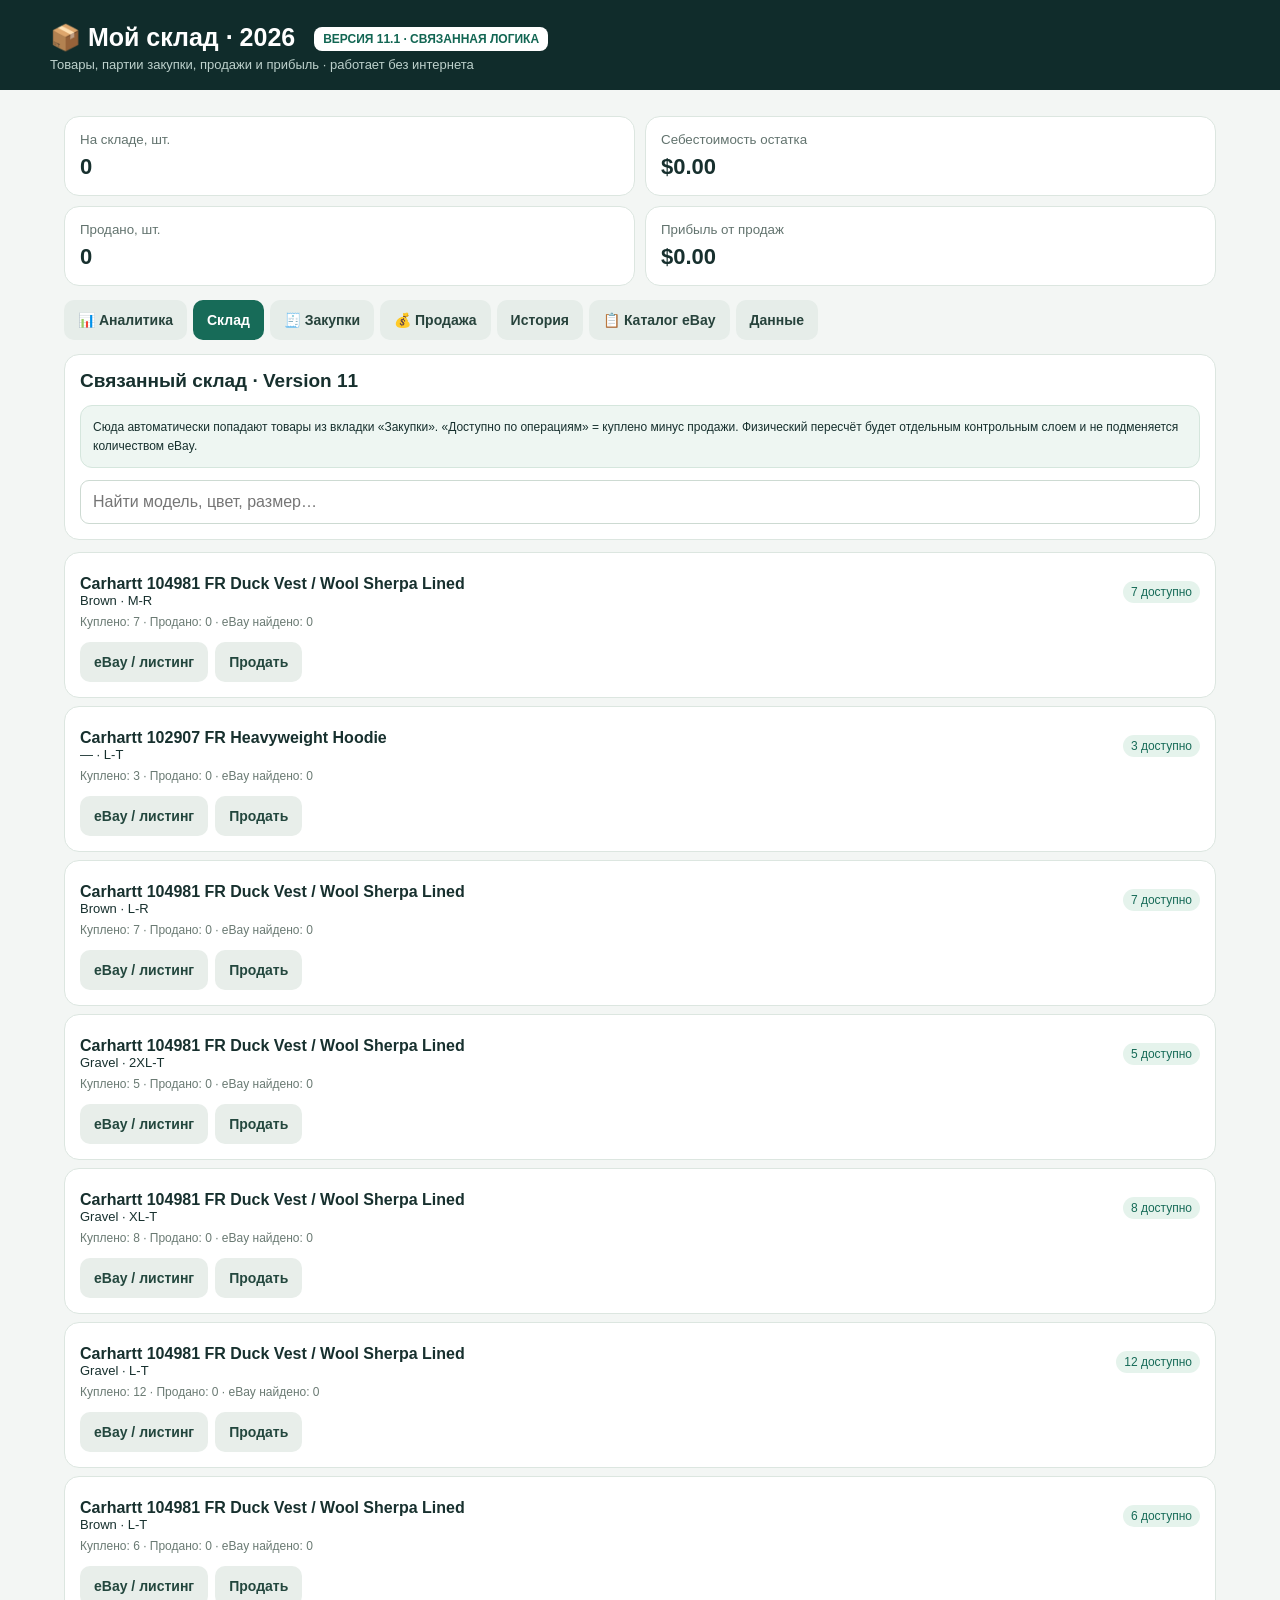
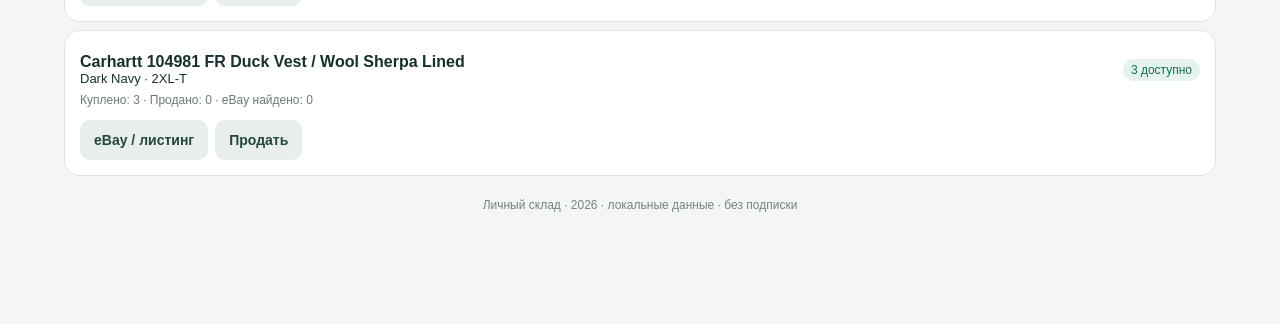
==== commit b3b0a6e6: "Add files via upload" ====
--- a/index.html
+++ b/index.html
@@ -68,7 +68,7 @@
 #catalogList .listing-edit-scroll {overflow-y:auto!important;overflow-x:hidden!important;overscroll-behavior:contain!important;touch-action:pan-y!important;min-height:0!important;}
 #catalogList .listing-card,#catalogList .listing-summary,#catalogList .listing-card details {border-radius:16px!important;}
 body.catalog-modal-open {overflow:hidden!important;}
-</style></head><body><header><div style="max-width:850px;margin:auto"><h1>📦 Мой склад · 2026 <span class="version-marker">ВЕРСИЯ 11 · СВЯЗАННЫЙ СКЛАД</span></h1><p>Товары, партии закупки, продажи и прибыль · работает без интернета</p></div></header><main class="wrap"><div class="stats"><div class="stat"><small>На складе, шт.</small><strong id="sQty">0</strong></div><div class="stat"><small>Себестоимость остатка</small><strong id="sCost">$0</strong></div><div class="stat"><small>Продано, шт.</small><strong id="sSold">0</strong></div><div class="stat"><small>Прибыль от продаж</small><strong id="sProfit">$0</strong></div></div><nav><button data-tab="analytics">📊 Аналитика</button><button class="active" data-tab="stock">Склад</button><button data-tab="buy">🧾 Закупки</button><button data-tab="sell">💰 Продажа</button><button data-tab="sales">История</button><button data-tab="catalog">📋 Каталог eBay</button><button data-tab="settings">Данные</button></nav><section id="analytics" class="hidden"><div class="panel analytics-wrap"><h2>Куда вложены деньги</h2><p class="hintline">Состояние физического склада на текущий момент. Только подтверждённые остатки; непроверенные вещи не считаются нулевыми.</p><div class="dashboard-grid"><div class="dash-tile"><small>Физически подтверждено</small><strong id="aUnits">0 шт.</strong><em id="aUnitsNote">Пока не пересчитано</em></div><div class="dash-tile"><small>Известная себестоимость</small><strong id="aValue">$0.00</strong><em id="aValueNote">Не весь склад оценён</em></div><div class="dash-tile"><small>Вариантов проверено</small><strong id="aChecked">0 / 0</strong><em>Остальные требуют пересчёта</em></div><div class="dash-tile"><small>Залежавшийся товар</small><strong id="aOld">—</strong><em>Закуплен более года назад</em></div></div><div class="warn" id="aWarning">Сумма неполная, пока не указаны остатки и себестоимость всех вещей.</div></div><div class="panel"><h2>Возраст запасов</h2><p class="hintline">Возраст рассчитывается по датам закупок, а не по дате объявления на eBay. Если год неизвестен, товар попадает в «Дата неизвестна».</p><div id="ageBar" class="age-bar"></div><div id="ageLegend" class="age-legend"></div><div class="age-action" id="ageActions"></div><div id="ageItems"></div></div><div class="panel"><h2>Проверить предложение покупателя</h2><p class="hintline">Расчёт ориентировочный. После фактической продажи учитывай Order earnings из eBay — конечную сумму после удержаний.</p><div class="two"><div><label>Оффер покупателя, $</label><input type="number" min="0" step="0.01" id="offerPrice" placeholder="65"></div><div><label>Закупка за штуку, $</label><input type="number" min="0" step="0.01" id="offerCost" placeholder="59.99"></div><div><label>Оценка удержаний, %</label><input type="number" min="0" max="99" step="0.1" id="offerFee" value="15"></div><div><label>Прочие удержания, $</label><input type="number" min="0" step="0.01" id="offerOther" value="0"></div></div><div id="offerResult" class="offer-box">Введи цену оффера и себестоимость.</div></div></section><section id="stock"><div class="panel"><h2>Остатки товаров</h2><input id="search" placeholder="Поиск: Sherpa, Brown, XL…"><div class="two"><div><label>Группировка</label><select id="group"><option value="variant">По модели / цвету / размеру</option><option value="model">По моделям</option></select></div><div><label>Показывать</label><select id="show"><option value="available">Только в наличии</option><option value="all">Все, включая проданные</option></select></div></div></div><div id="stockList"></div></section><section id="buy" class="hidden"><div class="panel"><h2>Добавить партию</h2><p class="muted">Одна запись — одинаковые модель, цвет, размер и закупочная цена. Другой размер или цена — новая партия.</p><form id="buyForm"><label>Модель / название *</label><input id="bModel" required placeholder="Carhartt FR Sherpa Vest" list="modelList"><datalist id="modelList"></datalist><div class="two"><div><label>Цвет *</label><input id="bColor" required placeholder="Brown"></div><div><label>Размер *</label><input id="bSize" required placeholder="XL"></div></div><div class="two"><div><label>Количество *</label><input id="bQty" type="number" min="1" step="1" required value="1"></div><div><label>Цена закупки за 1 шт., $ *</label><input id="bCost" type="number" min="0" step="0.01" required placeholder="49.99"></div></div><div class="two"><div><label>Дата закупки</label><input id="bDate" type="date"></div><div><label>Магазин</label><input id="bStore" placeholder="Sierra / Estate Sale"></div></div><label>Комментарий / номер заказа</label><input id="bNote" placeholder="Например, E444... или gift card"><div class="note">Если часть суммы оплачена подарочной картой, вводи фактическую себестоимость товара по выбранному принципу. Историю номинала и бонусов можно указать в комментарии.</div><div class="buttons"><button class="primary" type="submit">Сохранить закупку</button></div></form></div></section><section id="sell" class="hidden"><div class="panel"><h2>Записать продажу</h2><form id="sellForm"><label>Какой товар продан? *</label><select id="vVariant" required></select><label>Партия закупки (себестоимость подставляется автоматически)</label><select id="vBatch" required></select><div id="batchInfo" class="note" style="margin-top:10px">Выбери товар</div><div class="two"><div><label>Дата продажи</label><input id="vDate" type="date"></div><div><label>Количество *</label><input id="vQty" type="number" min="1" step="1" value="1" required></div></div><div class="two"><div><label>Цена продажи за 1 шт., $ *</label><input id="vPrice" type="number" min="0" step="0.01" required placeholder="99.99"></div><div><label>Доставка, полученная от покупателя, всего $</label><input id="vShipping" type="number" min="0" step="0.01" value="0"></div></div><div class="two"><div><label>Площадка</label><select id="vPlatform"><option>eBay</option><option>StockX</option><option>Poshmark</option><option>Mercari</option><option>Depop</option><option>Россия</option><option>Лично</option><option>Другое</option></select></div><div><label>Номер заказа / комментарий</label><input id="vNote" placeholder="Order ID"></div></div><div id="salePreview" class="note" style="margin-top:12px">Заполни сумму продажи, чтобы увидеть прибыль.</div><div class="buttons"><button class="primary" type="submit">Сохранить продажу</button></div></form></div></section><section id="sales" class="hidden"><div class="panel"><h2>История продаж</h2><div class="two"><div><label>Месяц</label><input id="month" type="month"></div><div><label>Площадка</label><select id="platformFilter"><option value="">Все</option><option>eBay</option><option>StockX</option><option>Poshmark</option><option>Mercari</option><option>Depop</option><option>Россия</option><option>Лично</option><option>Другое</option></select></div></div><div id="salesSummary" class="note" style="margin-top:12px"></div></div><div id="salesList"></div></section><section id="catalog" class="hidden"><div class="panel"><h2>Каталог товаров · eBay и домашний склад</h2><p class="small">Каждая карточка — модель товара; внутри отдельные цвета, размеры и объявления eBay. Количество eBay — <b>выставлено</b>, не физический остаток.</p><div class="warn">Физическое количество дома пока неизвестно. Не ставим его равным количеству eBay автоматически. Заполни после пересчёта. Изменения сохраняются только в браузере этого устройства.</div><div class="catalog-summary" id="catalogStats"></div><input id="catalogSearch" placeholder="Найти по названию, размеру, Item ID…"><div class="two"><div><label>Показать</label><select id="catalogFilter"><option value="all">Все товары</option><option value="unchecked">Не проверены</option><option value="checked">Проверены</option></select></div><div><label>Сортировка</label><select id="catalogSort"><option value="name">По названию</option><option value="qty">По количеству на eBay</option></select></div></div><div class="buttons"><button id="catalogExport" class="secondary">Скачать резервную копию каталога</button><button id="catalogCsv" class="secondary">Экспорт каталога CSV</button></div><label>Обновить каталог новым отчётом All active listings CSV</label><input type="file" id="catalogImport" accept=".csv,text/csv"><p class="muted">При обновлении сохраняются твои физические остатки и закупочные цены. Объявления, исчезнувшие из нового отчёта, помечаются как неактивные, но не удаляются.</p></div><div id="catalogGroups" class="cat-groups"></div><div id="catalogList"></div></section><section id="settings" class="hidden"><div class="panel"><h2>Резервная копия</h2><p class="small">Все записи хранятся в памяти браузера на этом устройстве. Сохраняй резервную копию после каждого существенного обновления. Открытие HTML-файла через приложение «Файлы» на iPhone может не обеспечить постоянное сохранение.</p><div class="buttons"><button id="export" class="primary">Скачать резервную копию JSON</button><button id="exportCsv" class="secondary">Экспорт склада CSV</button><button id="salesCsv" class="secondary">Экспорт продаж CSV</button></div><label>Восстановить из резервной копии JSON</label><input id="restore" type="file" accept=".json,application/json"><p class="muted">Восстановление заменит текущие данные. Для переноса между устройствами используй резервную копию.</p></div><div class="panel legacy-batches-panel"><h2>Закупочные партии</h2><p class="muted">Здесь можно проверить отдельные закупки и удалить ошибочную партию, только если по ней нет продаж.</p><div id="batchList"></div></div></section><footer>Личный склад · 2026 · локальные данные · без подписки</footer></main><script>
+</style></head><body><header><div style="max-width:850px;margin:auto"><h1>📦 Мой склад · 2026 <span class="version-marker">ВЕРСИЯ 11.1 · СВЯЗАННАЯ ЛОГИКА</span></h1><p>Товары, партии закупки, продажи и прибыль · работает без интернета</p></div></header><main class="wrap"><div class="stats"><div class="stat"><small>На складе, шт.</small><strong id="sQty">0</strong></div><div class="stat"><small>Себестоимость остатка</small><strong id="sCost">$0</strong></div><div class="stat"><small>Продано, шт.</small><strong id="sSold">0</strong></div><div class="stat"><small>Прибыль от продаж</small><strong id="sProfit">$0</strong></div></div><nav><button data-tab="analytics">📊 Аналитика</button><button class="active" data-tab="stock">Склад</button><button data-tab="buy">🧾 Закупки</button><button data-tab="sell">💰 Продажа</button><button data-tab="sales">История</button><button data-tab="catalog">📋 Каталог eBay</button><button data-tab="settings">Данные</button></nav><section id="analytics" class="hidden"><div class="panel analytics-wrap"><h2>Куда вложены деньги</h2><p class="hintline">Состояние физического склада на текущий момент. Только подтверждённые остатки; непроверенные вещи не считаются нулевыми.</p><div class="dashboard-grid"><div class="dash-tile"><small>Физически подтверждено</small><strong id="aUnits">0 шт.</strong><em id="aUnitsNote">Пока не пересчитано</em></div><div class="dash-tile"><small>Известная себестоимость</small><strong id="aValue">$0.00</strong><em id="aValueNote">Не весь склад оценён</em></div><div class="dash-tile"><small>Вариантов проверено</small><strong id="aChecked">0 / 0</strong><em>Остальные требуют пересчёта</em></div><div class="dash-tile"><small>Залежавшийся товар</small><strong id="aOld">—</strong><em>Закуплен более года назад</em></div></div><div class="warn" id="aWarning">Сумма неполная, пока не указаны остатки и себестоимость всех вещей.</div></div><div class="panel"><h2>Возраст запасов</h2><p class="hintline">Возраст рассчитывается по датам закупок, а не по дате объявления на eBay. Если год неизвестен, товар попадает в «Дата неизвестна».</p><div id="ageBar" class="age-bar"></div><div id="ageLegend" class="age-legend"></div><div class="age-action" id="ageActions"></div><div id="ageItems"></div></div><div class="panel"><h2>Проверить предложение покупателя</h2><p class="hintline">Расчёт ориентировочный. После фактической продажи учитывай Order earnings из eBay — конечную сумму после удержаний.</p><div class="two"><div><label>Оффер покупателя, $</label><input type="number" min="0" step="0.01" id="offerPrice" placeholder="65"></div><div><label>Закупка за штуку, $</label><input type="number" min="0" step="0.01" id="offerCost" placeholder="59.99"></div><div><label>Оценка удержаний, %</label><input type="number" min="0" max="99" step="0.1" id="offerFee" value="15"></div><div><label>Прочие удержания, $</label><input type="number" min="0" step="0.01" id="offerOther" value="0"></div></div><div id="offerResult" class="offer-box">Введи цену оффера и себестоимость.</div></div></section><section id="stock"><div class="panel"><h2>Остатки товаров</h2><input id="search" placeholder="Поиск: Sherpa, Brown, XL…"><div class="two"><div><label>Группировка</label><select id="group"><option value="variant">По модели / цвету / размеру</option><option value="model">По моделям</option></select></div><div><label>Показывать</label><select id="show"><option value="available">Только в наличии</option><option value="all">Все, включая проданные</option></select></div></div></div><div id="stockList"></div></section><section id="buy" class="hidden"><div class="panel"><h2>Добавить партию</h2><p class="muted">Одна запись — одинаковые модель, цвет, размер и закупочная цена. Другой размер или цена — новая партия.</p><form id="buyForm"><label>Модель / название *</label><input id="bModel" required placeholder="Carhartt FR Sherpa Vest" list="modelList"><datalist id="modelList"></datalist><div class="two"><div><label>Цвет *</label><input id="bColor" required placeholder="Brown"></div><div><label>Размер *</label><input id="bSize" required placeholder="XL"></div></div><div class="two"><div><label>Количество *</label><input id="bQty" type="number" min="1" step="1" required value="1"></div><div><label>Цена закупки за 1 шт., $ *</label><input id="bCost" type="number" min="0" step="0.01" required placeholder="49.99"></div></div><div class="two"><div><label>Дата закупки</label><input id="bDate" type="date"></div><div><label>Магазин</label><input id="bStore" placeholder="Sierra / Estate Sale"></div></div><label>Комментарий / номер заказа</label><input id="bNote" placeholder="Например, E444... или gift card"><div class="note">Если часть суммы оплачена подарочной картой, вводи фактическую себестоимость товара по выбранному принципу. Историю номинала и бонусов можно указать в комментарии.</div><div class="buttons"><button class="primary" type="submit">Сохранить закупку</button></div></form></div></section><section id="sell" class="hidden"><div class="panel"><h2>Записать продажу</h2><form id="sellForm"><label>Какой товар продан? *</label><select id="vVariant" required></select><label>Партия закупки (себестоимость подставляется автоматически)</label><select id="vBatch" required></select><div id="batchInfo" class="note" style="margin-top:10px">Выбери товар</div><div class="two"><div><label>Дата продажи</label><input id="vDate" type="date"></div><div><label>Количество *</label><input id="vQty" type="number" min="1" step="1" value="1" required></div></div><div class="two"><div><label>Цена продажи за 1 шт., $ *</label><input id="vPrice" type="number" min="0" step="0.01" required placeholder="99.99"></div><div><label>Доставка, полученная от покупателя, всего $</label><input id="vShipping" type="number" min="0" step="0.01" value="0"></div></div><div class="two"><div><label>Площадка</label><select id="vPlatform"><option>eBay</option><option>StockX</option><option>Poshmark</option><option>Mercari</option><option>Depop</option><option>Россия</option><option>Лично</option><option>Другое</option></select></div><div><label>Номер заказа / комментарий</label><input id="vNote" placeholder="Order ID"></div></div><div id="salePreview" class="note" style="margin-top:12px">Заполни сумму продажи, чтобы увидеть прибыль.</div><div class="buttons"><button class="primary" type="submit">Сохранить продажу</button></div></form></div></section><section id="sales" class="hidden"><div class="panel"><h2>История продаж</h2><div class="two"><div><label>Месяц</label><input id="month" type="month"></div><div><label>Площадка</label><select id="platformFilter"><option value="">Все</option><option>eBay</option><option>StockX</option><option>Poshmark</option><option>Mercari</option><option>Depop</option><option>Россия</option><option>Лично</option><option>Другое</option></select></div></div><div id="salesSummary" class="note" style="margin-top:12px"></div></div><div id="salesList"></div></section><section id="catalog" class="hidden"><div class="panel"><h2>Каталог товаров · eBay и домашний склад</h2><p class="small">Каждая карточка — модель товара; внутри отдельные цвета, размеры и объявления eBay. Количество eBay — <b>выставлено</b>, не физический остаток.</p><div class="warn">Физическое количество дома пока неизвестно. Не ставим его равным количеству eBay автоматически. Заполни после пересчёта. Изменения сохраняются только в браузере этого устройства.</div><div class="catalog-summary" id="catalogStats"></div><input id="catalogSearch" placeholder="Найти по названию, размеру, Item ID…"><div class="two"><div><label>Показать</label><select id="catalogFilter"><option value="all">Все товары</option><option value="unchecked">Не проверены</option><option value="checked">Проверены</option></select></div><div><label>Сортировка</label><select id="catalogSort"><option value="name">По названию</option><option value="qty">По количеству на eBay</option></select></div></div><div class="buttons"><button id="catalogExport" class="secondary">Скачать резервную копию каталога</button><button id="catalogCsv" class="secondary">Экспорт каталога CSV</button></div><label>Обновить каталог новым отчётом All active listings CSV</label><input type="file" id="catalogImport" accept=".csv,text/csv"><p class="muted">При обновлении сохраняются твои физические остатки и закупочные цены. Объявления, исчезнувшие из нового отчёта, помечаются как неактивные, но не удаляются.</p></div><div id="catalogGroups" class="cat-groups"></div><div id="catalogList"></div></section><section id="settings" class="hidden"><div class="panel"><h2>Резервная копия</h2><p class="small">Все записи хранятся в памяти браузера на этом устройстве. Сохраняй резервную копию после каждого существенного обновления. Открытие HTML-файла через приложение «Файлы» на iPhone может не обеспечить постоянное сохранение.</p><div class="buttons"><button id="export" class="primary">Скачать резервную копию JSON</button><button id="exportCsv" class="secondary">Экспорт склада CSV</button><button id="salesCsv" class="secondary">Экспорт продаж CSV</button></div><label>Восстановить из резервной копии JSON</label><input id="restore" type="file" accept=".json,application/json"><p class="muted">Восстановление заменит текущие данные. Для переноса между устройствами используй резервную копию.</p></div><div class="panel legacy-batches-panel"><h2>Закупочные партии</h2><p class="muted">Здесь можно проверить отдельные закупки и удалить ошибочную партию, только если по ней нет продаж.</p><div id="batchList"></div></div></section><footer>Личный склад · 2026 · локальные данные · без подписки</footer></main><script>
 (()=>{'use strict';const KEY='mikhail_warehouse_2026_v3';let db;try{db=JSON.parse(localStorage.getItem(KEY)||'null')}catch(e){}if(!db||!Array.isArray(db.batches)||!Array.isArray(db.sales))db={batches:[],sales:[]};const $=id=>document.getElementById(id),money=n=>new Intl.NumberFormat('en-US',{style:'currency',currency:'USD'}).format(n||0),round=n=>Math.round((Number(n)+Number.EPSILON)*100)/100,today=()=>new Date().toLocaleDateString('en-CA'),esc=s=>String(s??'').replace(/[&<>"']/g,c=>({'&':'&amp;','<':'&lt;','>':'&gt;','"':'&quot;',"'":'&#39;'}[c])),id=()=>Date.now().toString(36)+Math.random().toString(36).slice(2,9),save=()=>{try{localStorage.setItem(KEY,JSON.stringify(db))}catch(e){alert('Не удалось сохранить данные. Сделай резервную копию: '+e.message)}};function remaining(b){return b.qty-db.sales.filter(s=>s.batchId===b.id).reduce((a,s)=>a+s.qty,0)}function key(b){return [b.model.trim().toLowerCase(),b.color.trim().toLowerCase(),b.size.trim().toLowerCase()].join('|')}function variants(){const m=new Map();for(const b of db.batches){const k=key(b);if(!m.has(k))m.set(k,{key:k,model:b.model,color:b.color,size:b.size,qty:0,cost:0,batches:[]});let v=m.get(k),r=remaining(b);v.qty+=r;v.cost+=r*b.cost;v.batches.push(b)}return [...m.values()].sort((a,b)=>a.model.localeCompare(b.model)||a.color.localeCompare(b.color)||a.size.localeCompare(b.size))}function tab(t){document.querySelectorAll('main section').forEach(x=>x.classList.toggle('hidden',x.id!==t));document.querySelectorAll('nav button').forEach(x=>x.classList.toggle('active',x.dataset.tab===t));render()}document.querySelectorAll('nav button').forEach(b=>b.onclick=()=>tab(b.dataset.tab));function render(){const qty=db.batches.reduce((a,b)=>a+remaining(b),0),cost=db.batches.reduce((a,b)=>a+remaining(b)*b.cost,0),sold=db.sales.reduce((a,s)=>a+s.qty,0),profit=db.sales.reduce((a,s)=>a+s.price*s.qty+s.shipping-s.cost*s.qty,0);$('sQty').textContent=qty;$('sCost').textContent=money(cost);$('sSold').textContent=sold;$('sProfit').textContent=money(profit);const q=$('search').value.trim().toLowerCase(),vs=variants().filter(v=>($('show').value==='all'||v.qty>0)&&[v.model,v.color,v.size].join(' ').toLowerCase().includes(q));let rows=[];if($('group').value==='model'){const mm=new Map();for(const v of vs){if(!mm.has(v.model))mm.set(v.model,{qty:0,cost:0,variants:0});const x=mm.get(v.model);x.qty+=v.qty;x.cost+=v.cost;x.variants++}rows=[...mm].map(([name,x])=>`<div class="item"><div class="line"><strong>${esc(name)}</strong><span class="pill">${x.qty} шт.</span></div><div class="muted">${x.variants} вариантов · себестоимость остатка ${money(x.cost)}</div></div>`)}else rows=vs.map(v=>`<div class="item"><div class="line"><div><strong>${esc(v.model)}</strong><div class="small">${esc(v.color)} · ${esc(v.size)}</div></div><span class="pill">${v.qty} шт.</span></div><div class="muted">Себестоимость остатка: ${money(v.cost)} · партий: ${v.batches.length}</div><div class="small" style="margin-top:7px">${v.batches.filter(b=>remaining(b)>0).map(b=>`${remaining(b)} шт. × ${money(b.cost)} (${esc(b.date||'без даты')})`).join(' · ')||'Нет в наличии'}</div>${v.qty>0?`<div class="buttons"><button class="secondary" data-sell="${esc(v.key)}">Продать</button></div>`:''}</div>`);$('stockList').innerHTML=rows.join('')||'<div class="empty">Нет товаров. Начни с кнопки «+ Закупка».</div>';$('stockList').querySelectorAll('[data-sell]').forEach(b=>b.onclick=()=>{tab('sell');$('vVariant').value=b.dataset.sell;updateBatches()});const old=$('vVariant').value;$('vVariant').innerHTML='<option value="">Выбери модель / цвет / размер</option>'+variants().filter(v=>v.qty>0).map(v=>`<option value="${esc(v.key)}">${esc(v.model)} · ${esc(v.color)} · ${esc(v.size)} (${v.qty} шт.)</option>`).join('');if([...$('vVariant').options].some(o=>o.value===old))$('vVariant').value=old;updateBatches();$('modelList').innerHTML=[...new Set(db.batches.map(b=>b.model))].map(x=>`<option value="${esc(x)}">`).join('');renderSales();renderBatchList()}
 function updateBatches(){const v=variants().find(x=>x.key===$('vVariant').value),old=$('vBatch').value;$('vBatch').innerHTML='<option value="">Выбери партию</option>'+(v?v.batches.filter(b=>remaining(b)>0).sort((a,b)=>(a.date||'').localeCompare(b.date||'')).map(b=>`<option value="${esc(b.id)}">${remaining(b)} шт. × ${money(b.cost)} · ${esc(b.date||'без даты')} · ${esc(b.store||'магазин не указан')}</option>`).join(''):'');if([...$('vBatch').options].some(o=>o.value===old))$('vBatch').value=old;else if($('vBatch').options.length===2)$('vBatch').selectedIndex=1;preview()}function preview(){const b=db.batches.find(x=>x.id===$('vBatch').value),qty=Number($('vQty').value)||0,price=Number($('vPrice').value)||0,ship=Number($('vShipping').value)||0;$('batchInfo').textContent=b?`В партии осталось ${remaining(b)} шт. · закупочная цена ${money(b.cost)} за шт.`:'Выбери товар и партию';$('salePreview').textContent=b?`Получено: ${money(price*qty+ship)} · себестоимость: ${money(b.cost*qty)} · прибыль: ${money(price*qty+ship-b.cost*qty)} (без вычета расходов площадки)`:'Выбери партию, чтобы увидеть расчёт'}$('vVariant').onchange=updateBatches;['vBatch','vQty','vPrice','vShipping'].forEach(x=>$(x).addEventListener('input',preview));$('buyForm').onsubmit=e=>{e.preventDefault();const b={id:id(),model:$('bModel').value.trim(),color:$('bColor').value.trim(),size:$('bSize').value.trim(),qty:Number($('bQty').value),cost:round($('bCost').value),date:$('bDate').value,store:$('bStore').value.trim(),note:$('bNote').value.trim()};if(!b.model||!b.color||!b.size||!Number.isInteger(b.qty)||b.qty<1||b.cost<0)return alert('Проверь модель, цвет, размер, количество и цену');db.batches.push(b);save();$('buyForm').reset();$('bQty').value=1;$('bDate').value=today();tab('stock');alert('Партия добавлена на склад')};$('sellForm').onsubmit=e=>{e.preventDefault();const b=db.batches.find(x=>x.id===$('vBatch').value),qty=Number($('vQty').value),price=Number($('vPrice').value),shipping=Number($('vShipping').value||0);if(!b||!Number.isInteger(qty)||qty<1||qty>remaining(b)||price<0||shipping<0)return alert('Проверь партию, количество и суммы. Нельзя продать больше, чем есть на складе.');db.sales.push({id:id(),batchId:b.id,model:b.model,color:b.color,size:b.size,date:$('vDate').value,qty,cost:b.cost,price:round(price),shipping:round(shipping),platform:$('vPlatform').value,note:$('vNote').value.trim()});save();$('sellForm').reset();$('vQty').value=1;$('vShipping').value=0;$('vDate').value=today();tab('sales');alert('Продажа сохранена, остаток уменьшен')};function renderSales(){const month=$('month').value,platform=$('platformFilter').value,ss=db.sales.filter(s=>(!month||s.date.startsWith(month))&&(!platform||s.platform===platform)).sort((a,b)=>b.date.localeCompare(a.date));let received=0,cost=0,qty=0;for(const s of ss){received+=s.price*s.qty+s.shipping;cost+=s.cost*s.qty;qty+=s.qty}$('salesSummary').innerHTML=`Продано: <b>${qty} шт.</b> · Получено: <b>${money(received)}</b> · Себестоимость: <b>${money(cost)}</b> · Прибыль: <b>${money(received-cost)}</b>`;$('salesList').innerHTML=ss.map(s=>`<div class="item"><div class="line"><div><strong>${esc(s.model)}</strong><div class="muted">${esc(s.color)} · ${esc(s.size)} · ${esc(s.date)} · ${esc(s.platform)}</div></div><span class="pill">${s.qty} шт.</span></div><div class="small">Получено ${money(s.price*s.qty+s.shipping)} · закупка ${money(s.cost*s.qty)} · <b>прибыль ${money(s.price*s.qty+s.shipping-s.cost*s.qty)}</b></div>${s.note?`<div class="muted">${esc(s.note)}</div>`:''}<div class="buttons"><button class="danger" data-undo="${esc(s.id)}">Отменить продажу</button></div></div>`).join('')||'<div class="empty">Продаж пока нет.</div>';$('salesList').querySelectorAll('[data-undo]').forEach(x=>x.onclick=()=>{if(confirm('Отменить эту продажу и вернуть товар на склад?')){db.sales=db.sales.filter(s=>s.id!==x.dataset.undo);save();render()}})}function renderBatchList(){$('batchList').innerHTML=[...db.batches].sort((a,b)=>b.date.localeCompare(a.date)).map(b=>`<div class="item"><strong>${esc(b.model)}</strong><div class="small">${esc(b.color)} · ${esc(b.size)} · ${esc(b.date||'без даты')}</div><div class="muted">${remaining(b)} из ${b.qty} шт. · ${money(b.cost)}/шт. · ${esc(b.store)}</div>${b.note?`<div class="muted">${esc(b.note)}</div>`:''}<div class="buttons"><button class="danger" data-remove="${esc(b.id)}" ${remaining(b)!==b.qty?'disabled title="Есть продажи"':''}>Удалить партию</button></div></div>`).join('')||'<div class="empty">Закупок пока нет.</div>';$('batchList').querySelectorAll('[data-remove]').forEach(x=>x.onclick=()=>{const b=db.batches.find(b=>b.id===x.dataset.remove);if(b&&remaining(b)===b.qty&&confirm('Удалить партию без возможности восстановления (кроме резервной копии)?')){db.batches=db.batches.filter(x=>x.id!==b.id);save();render()}})}['search','group','show','month','platformFilter'].forEach(x=>$(x).addEventListener('input',render));function download(name,content,type){const a=document.createElement('a'),u=URL.createObjectURL(new Blob([content],{type}));a.href=u;a.download=name;document.body.appendChild(a);a.click();a.remove();setTimeout(()=>URL.revokeObjectURL(u),1000)}$('export').onclick=()=>download('sklad_2026_backup_'+today()+'.json',JSON.stringify({version:3,exportedAt:new Date().toISOString(),...db},null,2),'application/json');function csv(rows){return '\ufeff'+rows.map(r=>r.map(v=>'"'+String(v??'').replaceAll('"','""')+'"').join(',')).join('\r\n')}$('exportCsv').onclick=()=>download('sklad_2026.csv',csv([['Модель','Цвет','Размер','Дата закупки','Магазин','Закуплено','Осталось','Цена за шт.','Себестоимость остатка','Примечание'],...db.batches.map(b=>[b.model,b.color,b.size,b.date,b.store,b.qty,remaining(b),b.cost,round(remaining(b)*b.cost),b.note])]),'text/csv;charset=utf-8');$('salesCsv').onclick=()=>download('prodazhi_2026.csv',csv([['Дата','Модель','Цвет','Размер','Кол-во','Закупка за шт.','Продажа за шт.','Доставка получена','Получено всего','Прибыль','Площадка','Номер заказа'],...db.sales.map(s=>[s.date,s.model,s.color,s.size,s.qty,s.cost,s.price,s.shipping,round(s.price*s.qty+s.shipping),round(s.price*s.qty+s.shipping-s.cost*s.qty),s.platform,s.note])]),'text/csv;charset=utf-8');$('restore').onchange=async e=>{const f=e.target.files[0];if(!f)return;try{const o=JSON.parse(await f.text());if(!Array.isArray(o.batches)||!Array.isArray(o.sales))throw Error('Неверный формат');if(confirm('Заменить ВСЕ текущие данные данными из файла?')){db={batches:o.batches,sales:o.sales};save();render();alert('Данные восстановлены')}}catch(err){alert('Не удалось прочитать файл: '+err.message)}e.target.value=''};$('bDate').value=today();$('vDate').value=today();render()})();
 </script><script>
@@ -108,7 +108,7 @@
 filtered.sort((a,b)=>$('catalogSort').value==='qty'?b.ebayQty-a.ebayQty:categoryOf(a).localeCompare(categoryOf(b))||a.title.localeCompare(b.title)||a.variation.localeCompare(b.variation));
 const grouped=new Map();for(const x of filtered){const key=modelKey(x)+'|'+categoryOf(x);if(!grouped.has(key))grouped.set(key,[]);grouped.get(key).push(x)}
 if(window.__catalogLocked){window.__catalogLocked=false;document.body.style.position='';document.body.style.top='';document.body.style.left='';document.body.style.right='';document.body.style.width='';document.documentElement.classList.remove('catalog-modal-open');document.body.classList.remove('catalog-modal-open');window.scrollTo(0,window.__catalogScrollY||0)}
-let prev='';$('catalogList').innerHTML=[...grouped.values()].map(items=>{const x=items[0],c=categoryOf(x),heading=chosenCategory==='Все'&&c!==prev?`<div class="cat-group-title">${esc(c)}</div>`:'';prev=c;const count=items.reduce((n,z)=>n+Number(z.ebayQty||0),0);const confirmed=items.filter(z=>z.verified).length;const variants=items.map(z=>`<div class="variant-row"><div class="variant-size">${esc(colorOf(z))} · ${esc(sizeOf(z))}</div><div class="variant-ebay">${z.ebayQty} <small>eBay</small></div><div class="variant-home">${z.verified?esc(z.homeQty)+' дома':'— дома'}</div></div>`).join('');const editors=items.map(z=>{let i=all.indexOf(z);return `<div class="variant-editor"><div class="variant-editor-title">${esc(colorOf(z))} · ${esc(sizeOf(z))} · eBay ${z.ebayQty} шт. · Item ID ${esc(z.itemId)}</div><div class="catalog-fields"><div><label>Физически дома, шт.</label><input data-i="${i}" data-field="homeQty" type="number" min="0" step="1" placeholder="Не проверено" value="${z.homeQty===null?'':esc(z.homeQty)}"></div><div><label>Закупка за шт., $</label><input data-i="${i}" data-field="unitCost" type="number" min="0" step="0.01" placeholder="Неизвестно" value="${z.unitCost===null?'':esc(z.unitCost)}"></div></div><div class="two"><div><label>Год / дата закупки</label><input data-i="${i}" data-field="purchaseDate" type="date" value="${esc(z.purchaseDate||'')}"></div><div><label>Точность цены</label><select data-i="${i}" data-field="costConfidence"><option value="exact" ${z.costConfidence==='exact'?'selected':''}>Точная</option><option value="estimated" ${z.costConfidence==='estimated'?'selected':''}>Примерная</option><option value="unknown" ${!z.costConfidence||z.costConfidence==='unknown'?'selected':''}>Неизвестна</option></select></div></div><div class="hintline">Если знаешь только год, укажи 1 января этого года и пометь в заметках «только год». Для разных цен закупки используй учёт партий в разделе «Закупка».</div><label>Заметки / партии</label><input data-i="${i}" data-field="note" placeholder="Например, Sierra, $49.99" value="${esc(z.note||'')}"><div class="buttons"><button class="${z.verified?'secondary':'primary'}" data-verify="${i}">${z.verified?'✓ Проверено':'Подтвердить пересчёт'}</button></div></div>`}).join('');const price=items.find(z=>Number(z.price)>0)?.price;return heading+`<article class="listing-card"><details><summary class="listing-summary"><div class="listing-top"><div class="listing-heading"><div class="listing-name">${esc(displayModel(x))}</div><div class="listing-sub">${esc(c)} · ${items.length} ${items.length===1?'вариант':'вариантов'}</div></div></div><div class="listing-numbers"><span class="listing-quantity"><b>${count}</b> на eBay</span><span class="listing-price">${price?money(price):'Цена не указана'}</span></div><div class="listing-variants-note">${items.length===1?"1 размер / вариант":items.length+" размеров / вариантов"} · Открыть подробности</div><div class="listing-foot"><span>${confirmed===items.length?'✓ Проверено':confirmed?confirmed+' из '+items.length+' проверено':'Остаток дома не проверен'}</span><span>Редактировать ↗</span></div></summary><div class="listing-edit"><div class="listing-edit-bar"><strong>${esc(displayModel(x))}</strong><button type="button" class="secondary listing-close">Закрыть ✕</button></div><div class="listing-edit-scroll"><div class="muted" style="margin-bottom:9px">Все размеры, цвета и исходные объявления eBay сохранены отдельно. Проверь объединение моделей с похожими названиями.</div>${editors}</div></div></details></article>`}).join('')||'<div class="empty">Ничего не найдено</div>';
+let prev='';$('catalogList').innerHTML=[...grouped.values()].map(items=>{const x=items[0],c=categoryOf(x),heading=chosenCategory==='Все'&&c!==prev?`<div class="cat-group-title">${esc(c)}</div>`:'';prev=c;const count=items.reduce((n,z)=>n+Number(z.ebayQty||0),0);const confirmed=items.filter(z=>z.verified).length;const variants=items.map(z=>`<div class="variant-row"><div class="variant-size">${esc(colorOf(z))} · ${esc(sizeOf(z))}</div><div class="variant-ebay">${z.ebayQty} <small>eBay</small></div><div class="variant-home">${z.verified?esc(z.homeQty)+' дома':'— дома'}</div></div>`).join('');const editors=items.map(z=>{let i=all.indexOf(z);return `<div class="variant-editor"><div class="variant-editor-title">${esc(colorOf(z))} · ${esc(sizeOf(z))} · eBay ${z.ebayQty} шт. · Item ID ${esc(z.itemId)}</div><div class="catalog-fields"><div><label>Выставлено на eBay, шт.</label><input data-i="${i}" data-field="ebayQty" type="number" min="0" step="1" value="${esc(z.ebayQty)}"></div><div><label>Физически дома, шт.</label><input data-i="${i}" data-field="homeQty" type="number" min="0" step="1" placeholder="Не проверено" value="${z.homeQty===null?'':esc(z.homeQty)}"></div><div><label>Закупка за шт., $</label><input data-i="${i}" data-field="unitCost" type="number" min="0" step="0.01" placeholder="Неизвестно" value="${z.unitCost===null?'':esc(z.unitCost)}"></div></div><div class="two"><div><label>Год / дата закупки</label><input data-i="${i}" data-field="purchaseDate" type="date" value="${esc(z.purchaseDate||'')}"></div><div><label>Точность цены</label><select data-i="${i}" data-field="costConfidence"><option value="exact" ${z.costConfidence==='exact'?'selected':''}>Точная</option><option value="estimated" ${z.costConfidence==='estimated'?'selected':''}>Примерная</option><option value="unknown" ${!z.costConfidence||z.costConfidence==='unknown'?'selected':''}>Неизвестна</option></select></div></div><div class="hintline">Если знаешь только год, укажи 1 января этого года и пометь в заметках «только год». Для разных цен закупки используй учёт партий в разделе «Закупка».</div><label>Заметки / партии</label><input data-i="${i}" data-field="note" placeholder="Например, Sierra, $49.99" value="${esc(z.note||'')}"><div class="buttons"><button class="${z.verified?'secondary':'primary'}" data-verify="${i}">${z.verified?'✓ Проверено':'Подтвердить пересчёт'}</button></div></div>`}).join('');const price=items.find(z=>Number(z.price)>0)?.price;return heading+`<article class="listing-card"><details><summary class="listing-summary"><div class="listing-top"><div class="listing-heading"><div class="listing-name">${esc(displayModel(x))}</div><div class="listing-sub">${esc(c)} · ${items.length} ${items.length===1?'вариант':'вариантов'}</div></div></div><div class="listing-numbers"><span class="listing-quantity"><b>${count}</b> на eBay</span><span class="listing-price">${price?money(price):'Цена не указана'}</span></div><div class="listing-variants-note">${items.length===1?"1 размер / вариант":items.length+" размеров / вариантов"} · Открыть подробности</div><div class="listing-foot"><span>${confirmed===items.length?'✓ Проверено':confirmed?confirmed+' из '+items.length+' проверено':'Остаток дома не проверен'}</span><span>Редактировать ↗</span></div></summary><div class="listing-edit"><div class="listing-edit-bar"><strong>${esc(displayModel(x))}</strong><button type="button" class="secondary listing-close">Закрыть ✕</button></div><div class="listing-edit-scroll"><div class="muted" style="margin-bottom:9px">Все размеры, цвета и исходные объявления eBay сохранены отдельно. Проверь объединение моделей с похожими названиями.</div>${editors}</div></div></details></article>`}).join('')||'<div class="empty">Ничего не найдено</div>';
 $('catalogList').querySelectorAll('.listing-close').forEach(el=>el.onclick=()=>{el.closest('details').open=false});
 // Keep background fixed while any detail window is open; restore after closing.
 const modalDetails=[...$('catalogList').querySelectorAll('.listing-card details')];
@@ -132,7 +132,7 @@
  }
 }));
 
-$('catalogList').querySelectorAll('[data-field]').forEach(el=>el.onchange=()=>{let x=all[Number(el.dataset.i)],f=el.dataset.field;if(f==='note'||f==='purchaseDate'||f==='costConfidence')x[f]=el.value;else if(el.value.trim()==='')x[f]=null;else{let v=Number(el.value);if(!Number.isFinite(v)||v<0||(f==='homeQty'&&!Number.isInteger(v))){alert('Введи корректное неотрицательное число');render();return}x[f]=v}if(f==='homeQty')x.verified=false;persist();render();if(window.refreshAnalytics)window.refreshAnalytics()});
+$('catalogList').querySelectorAll('[data-field]').forEach(el=>el.onchange=()=>{let x=all[Number(el.dataset.i)],f=el.dataset.field;if(f==='note'||f==='purchaseDate'||f==='costConfidence')x[f]=el.value;else if(el.value.trim()==='')x[f]=null;else{let v=Number(el.value);if(!Number.isFinite(v)||v<0||((f==='homeQty'||f==='ebayQty')&&!Number.isInteger(v))){alert('Введи корректное неотрицательное число');render();return}x[f]=v}if(f==='homeQty')x.verified=false;persist();render();if(window.refreshAnalytics)window.refreshAnalytics()});
 $('catalogList').querySelectorAll('[data-verify]').forEach(el=>el.onclick=()=>{let x=all[Number(el.dataset.verify)];if(x.homeQty===null){alert('Сначала укажи физическое количество дома, даже если оно равно нулю');return}x.verified=!x.verified;persist();render();if(window.refreshAnalytics)window.refreshAnalytics()});
 }
 ['catalogSearch','catalogFilter','catalogSort'].forEach(k=>$(k).addEventListener('input',render));
@@ -206,4 +206,31 @@
 })();
 </script>
 
+<style>
+/* Version 11.1 workflow cleanup */
+#stock > .panel:not(#v11Stock .panel), #stock > #stockList {display:none!important}
+#buy > .panel:not(#v11Purchases .panel) {display:none!important}
+#sell > .panel:not(#v11Sale .panel) {display:none!important}
+#sales > .panel, #sales > #salesList {display:none!important}
+.v111-model-card{background:#fff;border:1px solid #dce6e0;border-radius:15px;margin:10px 0;overflow:hidden}
+.v111-model-head{padding:15px;cursor:pointer;list-style:none;display:flex;justify-content:space-between;gap:12px;align-items:center}
+.v111-model-head::-webkit-details-marker{display:none}.v111-model-body{border-top:1px solid #e5eae7;padding:4px 15px 15px}
+.v111-variant{display:grid;grid-template-columns:minmax(0,1fr) auto auto;gap:10px;align-items:center;padding:11px 0;border-bottom:1px solid #edf2ef}
+.v111-variant:last-child{border-bottom:0}.v111-actions{display:flex;gap:6px}.v111-actions button{padding:8px 10px;font-size:12px}
+#v11SaleResults{margin-top:8px}.v111-history{margin-top:0}.v111-sale-total{font-weight:750}
+@media(max-width:600px){.v111-variant{grid-template-columns:1fr auto}.v111-actions{grid-column:1/-1}}
+</style>
+<script>
+(()=>{'use strict';
+function groupV11Stock(){const groups=new Map();stock().forEach(x=>{let k=norm(x.model);if(!groups.has(k))groups.set(k,{model:x.model,variants:[],available:0,purchased:0,sold:0});let g=groups.get(k);g.variants.push(x);g.available+=x.available;g.purchased+=x.purchased;g.sold+=x.sold});return [...groups.values()].sort((a,b)=>a.model.localeCompare(b.model))}
+window.renderV11Stock=function(){let el=$('v11StockList');if(!el)return;let q=norm($('v11StockSearch')?.value);let gs=groupV11Stock().filter(g=>!q||norm(g.model+' '+g.variants.map(v=>v.color+' '+v.size).join(' ')).includes(q));el.innerHTML=gs.map(g=>`<details class="v111-model-card"><summary class="v111-model-head"><div><strong>${esc(g.model)}</strong><div class="muted">${g.variants.length} вариантов · куплено ${g.purchased} · продано ${g.sold}</div></div><span class="pill">${g.available} доступно</span></summary><div class="v111-model-body">${g.variants.sort((a,b)=>(a.color+a.size).localeCompare(b.color+b.size)).map(x=>{let eq=ebayMatch(x).reduce((a,i)=>a+(Number(i.ebayQty)||0),0);return `<div class="v111-variant"><div><b>${esc(x.color||'—')} · ${esc(x.size||'—')}</b><div class="muted">Куплено ${x.purchased} · продано ${x.sold} · eBay ${eq}</div></div><span class="pill">${x.available} шт.</span><div class="v111-actions"><button class="secondary" data-ebay="${esc(x.key)}">eBay</button><button class="secondary" data-sale="${esc(x.key)}">Продать</button></div></div>`}).join('')}</div></details>`).join('')||'<div class="empty">Склад пока пуст. Добавь закупку.</div>';el.querySelectorAll('[data-sale]').forEach(b=>b.onclick=()=>openSale(b.dataset.sale));el.querySelectorAll('[data-ebay]').forEach(b=>b.onclick=()=>openEbay(b.dataset.ebay))}
+function v111OpenSale(k){let x=stock().find(z=>z.key===k);if(!x)return;let d=document.createElement('div');d.className='v11-modal-backdrop';d.innerHTML=`<div class="v11-modal"><div class="v11-modal-head"><strong>Записать продажу</strong><button class="secondary" data-close>Закрыть ×</button></div><div class="v11-modal-body"><h3>${esc(x.model)}</h3><div class="small">${esc(x.color||'—')} · ${esc(x.size||'—')} · доступно ${x.available}</div><div class="two"><div><label>Дата продажи</label><input id="svDate" type="date" value="${new Date().toLocaleDateString('en-CA')}"></div><div><label>Количество</label><input id="svQty" type="number" min="1" max="${x.available}" value="1"></div><div><label>Цена продажи за 1 шт., $</label><input id="svPrice" type="number" min="0" step="0.01" placeholder="84.99"></div><div><label>Order Total / всего по заказу, $</label><input id="svTotal" type="number" min="0" step="0.01" placeholder="99.94"></div><div><label>Где продано</label><select id="svPlatform"><option>eBay</option><option>StockX</option><option>Poshmark</option><option>Mercari</option><option>Depop</option><option>Лично</option><option>Другое</option></select></div><div><label>Order ID</label><input id="svNote" placeholder="Номер заказа"></div></div><div class="note" style="margin-top:12px">Себестоимость будет определена программой автоматически по подтверждённым закупкам. Выбирать закупочную партию вручную не нужно.</div><div class="buttons"><button class="primary" id="svSave">Сохранить продажу</button></div></div></div>`;document.body.appendChild(d);d.querySelector('[data-close]').onclick=()=>d.remove();d.querySelector('#svSave').onclick=()=>{let qty=Number(d.querySelector('#svQty').value),price=Number(d.querySelector('#svPrice').value)||0,total=Number(d.querySelector('#svTotal').value)||0,cost=fifoCost(x,qty);if(!Number.isInteger(qty)||qty<1||qty>x.available)return alert('Проверь количество.');state.sales.push({id:uid(),key:x.key,model:x.model,color:x.color,size:x.size,date:d.querySelector('#svDate').value,qty,platform:d.querySelector('#svPlatform').value,price,total,earnings:total,cost:cost??0,costKnown:cost!=null,note:d.querySelector('#svNote').value.trim()});save();d.remove();renderV11Stock();renderSalesHistory();alert('Продажа сохранена. Остаток уменьшен автоматически.')}}
+openSale=v111OpenSale;
+window.renderSalesHistory=function(){let el=$('v11SalesHistory');if(!el)return;el.innerHTML='';let target=$('sales');if(!target)return;let box=$('v111History');if(!box){box=document.createElement('div');box.id='v111History';box.className='v111-history';target.prepend(box)}box.innerHTML=`<div class="panel"><h2>История продаж</h2><p class="muted">Все продажи, записанные через связанную систему Version 11.</p></div>${state.sales.length?[...state.sales].reverse().map(s=>`<div class="item"><strong>${esc(s.model)}</strong><div class="muted">${esc(s.color)} · ${esc(s.size)} · ${esc(s.date)} · ${esc(s.platform)}</div><div class="small">${s.qty} шт. · цена ${money(s.price||0)}/шт. · <span class="v111-sale-total">Order Total ${money(s.total??s.earnings??0)}</span>${s.note?' · '+esc(s.note):''}</div></div>`).join(''):'<div class="empty">Продаж пока нет.</div>'}`}
+function refreshSaleSearch(){let input=$('v11SaleSearch');if(!input)return;input.setAttribute('autocomplete','off');input.placeholder='Начни писать: Carhartt, Adidas Tokyo, 104981…';}
+const oldEnsureSale=ensureSaleUI;ensureSaleUI=function(){oldEnsureSale();refreshSaleSearch();renderSalesHistory()}
+document.querySelectorAll('nav button').forEach(b=>b.addEventListener('click',()=>setTimeout(()=>{if(b.dataset.tab==='stock')renderV11Stock();if(b.dataset.tab==='sell'){ensureSaleUI();renderSaleSearch()}if(b.dataset.tab==='sales')renderSalesHistory()},10)));
+ensureSaleUI();renderV11Stock();renderSalesHistory();
+})();
+</script>
 </body></html>
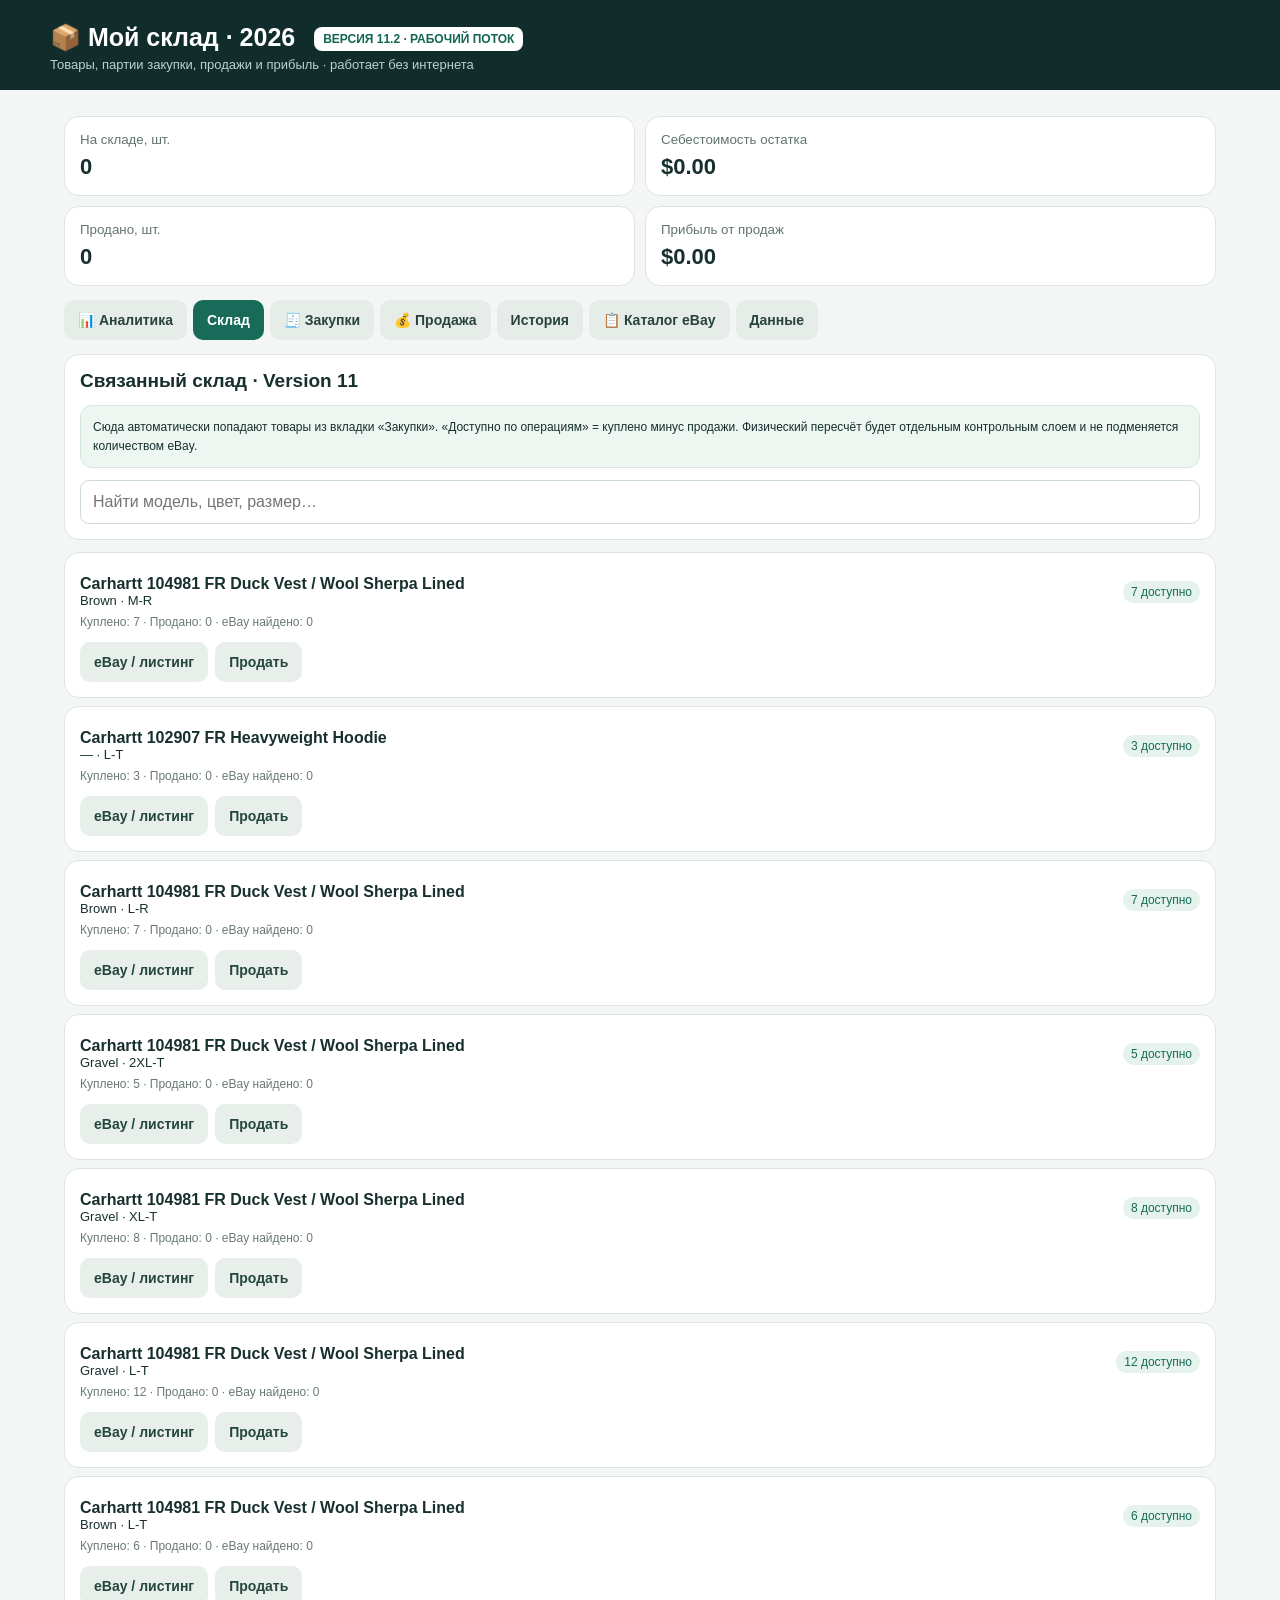
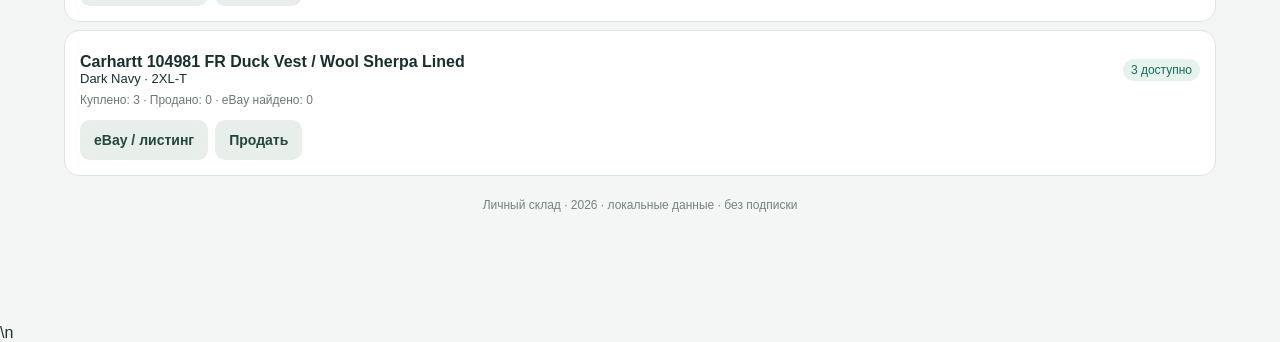
==== commit cd8ac52c: "Add files via upload" ====
--- a/index.html
+++ b/index.html
@@ -68,7 +68,7 @@
 #catalogList .listing-edit-scroll {overflow-y:auto!important;overflow-x:hidden!important;overscroll-behavior:contain!important;touch-action:pan-y!important;min-height:0!important;}
 #catalogList .listing-card,#catalogList .listing-summary,#catalogList .listing-card details {border-radius:16px!important;}
 body.catalog-modal-open {overflow:hidden!important;}
-</style></head><body><header><div style="max-width:850px;margin:auto"><h1>📦 Мой склад · 2026 <span class="version-marker">ВЕРСИЯ 11.1 · СВЯЗАННАЯ ЛОГИКА</span></h1><p>Товары, партии закупки, продажи и прибыль · работает без интернета</p></div></header><main class="wrap"><div class="stats"><div class="stat"><small>На складе, шт.</small><strong id="sQty">0</strong></div><div class="stat"><small>Себестоимость остатка</small><strong id="sCost">$0</strong></div><div class="stat"><small>Продано, шт.</small><strong id="sSold">0</strong></div><div class="stat"><small>Прибыль от продаж</small><strong id="sProfit">$0</strong></div></div><nav><button data-tab="analytics">📊 Аналитика</button><button class="active" data-tab="stock">Склад</button><button data-tab="buy">🧾 Закупки</button><button data-tab="sell">💰 Продажа</button><button data-tab="sales">История</button><button data-tab="catalog">📋 Каталог eBay</button><button data-tab="settings">Данные</button></nav><section id="analytics" class="hidden"><div class="panel analytics-wrap"><h2>Куда вложены деньги</h2><p class="hintline">Состояние физического склада на текущий момент. Только подтверждённые остатки; непроверенные вещи не считаются нулевыми.</p><div class="dashboard-grid"><div class="dash-tile"><small>Физически подтверждено</small><strong id="aUnits">0 шт.</strong><em id="aUnitsNote">Пока не пересчитано</em></div><div class="dash-tile"><small>Известная себестоимость</small><strong id="aValue">$0.00</strong><em id="aValueNote">Не весь склад оценён</em></div><div class="dash-tile"><small>Вариантов проверено</small><strong id="aChecked">0 / 0</strong><em>Остальные требуют пересчёта</em></div><div class="dash-tile"><small>Залежавшийся товар</small><strong id="aOld">—</strong><em>Закуплен более года назад</em></div></div><div class="warn" id="aWarning">Сумма неполная, пока не указаны остатки и себестоимость всех вещей.</div></div><div class="panel"><h2>Возраст запасов</h2><p class="hintline">Возраст рассчитывается по датам закупок, а не по дате объявления на eBay. Если год неизвестен, товар попадает в «Дата неизвестна».</p><div id="ageBar" class="age-bar"></div><div id="ageLegend" class="age-legend"></div><div class="age-action" id="ageActions"></div><div id="ageItems"></div></div><div class="panel"><h2>Проверить предложение покупателя</h2><p class="hintline">Расчёт ориентировочный. После фактической продажи учитывай Order earnings из eBay — конечную сумму после удержаний.</p><div class="two"><div><label>Оффер покупателя, $</label><input type="number" min="0" step="0.01" id="offerPrice" placeholder="65"></div><div><label>Закупка за штуку, $</label><input type="number" min="0" step="0.01" id="offerCost" placeholder="59.99"></div><div><label>Оценка удержаний, %</label><input type="number" min="0" max="99" step="0.1" id="offerFee" value="15"></div><div><label>Прочие удержания, $</label><input type="number" min="0" step="0.01" id="offerOther" value="0"></div></div><div id="offerResult" class="offer-box">Введи цену оффера и себестоимость.</div></div></section><section id="stock"><div class="panel"><h2>Остатки товаров</h2><input id="search" placeholder="Поиск: Sherpa, Brown, XL…"><div class="two"><div><label>Группировка</label><select id="group"><option value="variant">По модели / цвету / размеру</option><option value="model">По моделям</option></select></div><div><label>Показывать</label><select id="show"><option value="available">Только в наличии</option><option value="all">Все, включая проданные</option></select></div></div></div><div id="stockList"></div></section><section id="buy" class="hidden"><div class="panel"><h2>Добавить партию</h2><p class="muted">Одна запись — одинаковые модель, цвет, размер и закупочная цена. Другой размер или цена — новая партия.</p><form id="buyForm"><label>Модель / название *</label><input id="bModel" required placeholder="Carhartt FR Sherpa Vest" list="modelList"><datalist id="modelList"></datalist><div class="two"><div><label>Цвет *</label><input id="bColor" required placeholder="Brown"></div><div><label>Размер *</label><input id="bSize" required placeholder="XL"></div></div><div class="two"><div><label>Количество *</label><input id="bQty" type="number" min="1" step="1" required value="1"></div><div><label>Цена закупки за 1 шт., $ *</label><input id="bCost" type="number" min="0" step="0.01" required placeholder="49.99"></div></div><div class="two"><div><label>Дата закупки</label><input id="bDate" type="date"></div><div><label>Магазин</label><input id="bStore" placeholder="Sierra / Estate Sale"></div></div><label>Комментарий / номер заказа</label><input id="bNote" placeholder="Например, E444... или gift card"><div class="note">Если часть суммы оплачена подарочной картой, вводи фактическую себестоимость товара по выбранному принципу. Историю номинала и бонусов можно указать в комментарии.</div><div class="buttons"><button class="primary" type="submit">Сохранить закупку</button></div></form></div></section><section id="sell" class="hidden"><div class="panel"><h2>Записать продажу</h2><form id="sellForm"><label>Какой товар продан? *</label><select id="vVariant" required></select><label>Партия закупки (себестоимость подставляется автоматически)</label><select id="vBatch" required></select><div id="batchInfo" class="note" style="margin-top:10px">Выбери товар</div><div class="two"><div><label>Дата продажи</label><input id="vDate" type="date"></div><div><label>Количество *</label><input id="vQty" type="number" min="1" step="1" value="1" required></div></div><div class="two"><div><label>Цена продажи за 1 шт., $ *</label><input id="vPrice" type="number" min="0" step="0.01" required placeholder="99.99"></div><div><label>Доставка, полученная от покупателя, всего $</label><input id="vShipping" type="number" min="0" step="0.01" value="0"></div></div><div class="two"><div><label>Площадка</label><select id="vPlatform"><option>eBay</option><option>StockX</option><option>Poshmark</option><option>Mercari</option><option>Depop</option><option>Россия</option><option>Лично</option><option>Другое</option></select></div><div><label>Номер заказа / комментарий</label><input id="vNote" placeholder="Order ID"></div></div><div id="salePreview" class="note" style="margin-top:12px">Заполни сумму продажи, чтобы увидеть прибыль.</div><div class="buttons"><button class="primary" type="submit">Сохранить продажу</button></div></form></div></section><section id="sales" class="hidden"><div class="panel"><h2>История продаж</h2><div class="two"><div><label>Месяц</label><input id="month" type="month"></div><div><label>Площадка</label><select id="platformFilter"><option value="">Все</option><option>eBay</option><option>StockX</option><option>Poshmark</option><option>Mercari</option><option>Depop</option><option>Россия</option><option>Лично</option><option>Другое</option></select></div></div><div id="salesSummary" class="note" style="margin-top:12px"></div></div><div id="salesList"></div></section><section id="catalog" class="hidden"><div class="panel"><h2>Каталог товаров · eBay и домашний склад</h2><p class="small">Каждая карточка — модель товара; внутри отдельные цвета, размеры и объявления eBay. Количество eBay — <b>выставлено</b>, не физический остаток.</p><div class="warn">Физическое количество дома пока неизвестно. Не ставим его равным количеству eBay автоматически. Заполни после пересчёта. Изменения сохраняются только в браузере этого устройства.</div><div class="catalog-summary" id="catalogStats"></div><input id="catalogSearch" placeholder="Найти по названию, размеру, Item ID…"><div class="two"><div><label>Показать</label><select id="catalogFilter"><option value="all">Все товары</option><option value="unchecked">Не проверены</option><option value="checked">Проверены</option></select></div><div><label>Сортировка</label><select id="catalogSort"><option value="name">По названию</option><option value="qty">По количеству на eBay</option></select></div></div><div class="buttons"><button id="catalogExport" class="secondary">Скачать резервную копию каталога</button><button id="catalogCsv" class="secondary">Экспорт каталога CSV</button></div><label>Обновить каталог новым отчётом All active listings CSV</label><input type="file" id="catalogImport" accept=".csv,text/csv"><p class="muted">При обновлении сохраняются твои физические остатки и закупочные цены. Объявления, исчезнувшие из нового отчёта, помечаются как неактивные, но не удаляются.</p></div><div id="catalogGroups" class="cat-groups"></div><div id="catalogList"></div></section><section id="settings" class="hidden"><div class="panel"><h2>Резервная копия</h2><p class="small">Все записи хранятся в памяти браузера на этом устройстве. Сохраняй резервную копию после каждого существенного обновления. Открытие HTML-файла через приложение «Файлы» на iPhone может не обеспечить постоянное сохранение.</p><div class="buttons"><button id="export" class="primary">Скачать резервную копию JSON</button><button id="exportCsv" class="secondary">Экспорт склада CSV</button><button id="salesCsv" class="secondary">Экспорт продаж CSV</button></div><label>Восстановить из резервной копии JSON</label><input id="restore" type="file" accept=".json,application/json"><p class="muted">Восстановление заменит текущие данные. Для переноса между устройствами используй резервную копию.</p></div><div class="panel legacy-batches-panel"><h2>Закупочные партии</h2><p class="muted">Здесь можно проверить отдельные закупки и удалить ошибочную партию, только если по ней нет продаж.</p><div id="batchList"></div></div></section><footer>Личный склад · 2026 · локальные данные · без подписки</footer></main><script>
+</style></head><body><header><div style="max-width:850px;margin:auto"><h1>📦 Мой склад · 2026 <span class="version-marker">ВЕРСИЯ 11.2 · РАБОЧИЙ ПОТОК</span></h1><p>Товары, партии закупки, продажи и прибыль · работает без интернета</p></div></header><main class="wrap"><div class="stats"><div class="stat"><small>На складе, шт.</small><strong id="sQty">0</strong></div><div class="stat"><small>Себестоимость остатка</small><strong id="sCost">$0</strong></div><div class="stat"><small>Продано, шт.</small><strong id="sSold">0</strong></div><div class="stat"><small>Прибыль от продаж</small><strong id="sProfit">$0</strong></div></div><nav><button data-tab="analytics">📊 Аналитика</button><button class="active" data-tab="stock">Склад</button><button data-tab="buy">🧾 Закупки</button><button data-tab="sell">💰 Продажа</button><button data-tab="sales">История</button><button data-tab="catalog">📋 Каталог eBay</button><button data-tab="settings">Данные</button></nav><section id="analytics" class="hidden"><div class="panel analytics-wrap"><h2>Куда вложены деньги</h2><p class="hintline">Состояние физического склада на текущий момент. Только подтверждённые остатки; непроверенные вещи не считаются нулевыми.</p><div class="dashboard-grid"><div class="dash-tile"><small>Физически подтверждено</small><strong id="aUnits">0 шт.</strong><em id="aUnitsNote">Пока не пересчитано</em></div><div class="dash-tile"><small>Известная себестоимость</small><strong id="aValue">$0.00</strong><em id="aValueNote">Не весь склад оценён</em></div><div class="dash-tile"><small>Вариантов проверено</small><strong id="aChecked">0 / 0</strong><em>Остальные требуют пересчёта</em></div><div class="dash-tile"><small>Залежавшийся товар</small><strong id="aOld">—</strong><em>Закуплен более года назад</em></div></div><div class="warn" id="aWarning">Сумма неполная, пока не указаны остатки и себестоимость всех вещей.</div></div><div class="panel"><h2>Возраст запасов</h2><p class="hintline">Возраст рассчитывается по датам закупок, а не по дате объявления на eBay. Если год неизвестен, товар попадает в «Дата неизвестна».</p><div id="ageBar" class="age-bar"></div><div id="ageLegend" class="age-legend"></div><div class="age-action" id="ageActions"></div><div id="ageItems"></div></div><div class="panel"><h2>Проверить предложение покупателя</h2><p class="hintline">Расчёт ориентировочный. После фактической продажи учитывай Order earnings из eBay — конечную сумму после удержаний.</p><div class="two"><div><label>Оффер покупателя, $</label><input type="number" min="0" step="0.01" id="offerPrice" placeholder="65"></div><div><label>Закупка за штуку, $</label><input type="number" min="0" step="0.01" id="offerCost" placeholder="59.99"></div><div><label>Оценка удержаний, %</label><input type="number" min="0" max="99" step="0.1" id="offerFee" value="15"></div><div><label>Прочие удержания, $</label><input type="number" min="0" step="0.01" id="offerOther" value="0"></div></div><div id="offerResult" class="offer-box">Введи цену оффера и себестоимость.</div></div></section><section id="stock"><div class="panel"><h2>Остатки товаров</h2><input id="search" placeholder="Поиск: Sherpa, Brown, XL…"><div class="two"><div><label>Группировка</label><select id="group"><option value="variant">По модели / цвету / размеру</option><option value="model">По моделям</option></select></div><div><label>Показывать</label><select id="show"><option value="available">Только в наличии</option><option value="all">Все, включая проданные</option></select></div></div></div><div id="stockList"></div></section><section id="buy" class="hidden"><div class="panel"><h2>Добавить партию</h2><p class="muted">Одна запись — одинаковые модель, цвет, размер и закупочная цена. Другой размер или цена — новая партия.</p><form id="buyForm"><label>Модель / название *</label><input id="bModel" required placeholder="Carhartt FR Sherpa Vest" list="modelList"><datalist id="modelList"></datalist><div class="two"><div><label>Цвет *</label><input id="bColor" required placeholder="Brown"></div><div><label>Размер *</label><input id="bSize" required placeholder="XL"></div></div><div class="two"><div><label>Количество *</label><input id="bQty" type="number" min="1" step="1" required value="1"></div><div><label>Цена закупки за 1 шт., $ *</label><input id="bCost" type="number" min="0" step="0.01" required placeholder="49.99"></div></div><div class="two"><div><label>Дата закупки</label><input id="bDate" type="date"></div><div><label>Магазин</label><input id="bStore" placeholder="Sierra / Estate Sale"></div></div><label>Комментарий / номер заказа</label><input id="bNote" placeholder="Например, E444... или gift card"><div class="note">Если часть суммы оплачена подарочной картой, вводи фактическую себестоимость товара по выбранному принципу. Историю номинала и бонусов можно указать в комментарии.</div><div class="buttons"><button class="primary" type="submit">Сохранить закупку</button></div></form></div></section><section id="sell" class="hidden"><div class="panel"><h2>Записать продажу</h2><form id="sellForm"><label>Какой товар продан? *</label><select id="vVariant" required></select><label>Партия закупки (себестоимость подставляется автоматически)</label><select id="vBatch" required></select><div id="batchInfo" class="note" style="margin-top:10px">Выбери товар</div><div class="two"><div><label>Дата продажи</label><input id="vDate" type="date"></div><div><label>Количество *</label><input id="vQty" type="number" min="1" step="1" value="1" required></div></div><div class="two"><div><label>Цена продажи за 1 шт., $ *</label><input id="vPrice" type="number" min="0" step="0.01" required placeholder="99.99"></div><div><label>Доставка, полученная от покупателя, всего $</label><input id="vShipping" type="number" min="0" step="0.01" value="0"></div></div><div class="two"><div><label>Площадка</label><select id="vPlatform"><option>eBay</option><option>StockX</option><option>Poshmark</option><option>Mercari</option><option>Depop</option><option>Россия</option><option>Лично</option><option>Другое</option></select></div><div><label>Номер заказа / комментарий</label><input id="vNote" placeholder="Order ID"></div></div><div id="salePreview" class="note" style="margin-top:12px">Заполни сумму продажи, чтобы увидеть прибыль.</div><div class="buttons"><button class="primary" type="submit">Сохранить продажу</button></div></form></div></section><section id="sales" class="hidden"><div class="panel"><h2>История продаж</h2><div class="two"><div><label>Месяц</label><input id="month" type="month"></div><div><label>Площадка</label><select id="platformFilter"><option value="">Все</option><option>eBay</option><option>StockX</option><option>Poshmark</option><option>Mercari</option><option>Depop</option><option>Россия</option><option>Лично</option><option>Другое</option></select></div></div><div id="salesSummary" class="note" style="margin-top:12px"></div></div><div id="salesList"></div></section><section id="catalog" class="hidden"><div class="panel"><h2>Каталог товаров · eBay и домашний склад</h2><p class="small">Каждая карточка — модель товара; внутри отдельные цвета, размеры и объявления eBay. Количество eBay — <b>выставлено</b>, не физический остаток.</p><div class="warn">Физическое количество дома пока неизвестно. Не ставим его равным количеству eBay автоматически. Заполни после пересчёта. Изменения сохраняются только в браузере этого устройства.</div><div class="catalog-summary" id="catalogStats"></div><input id="catalogSearch" placeholder="Найти по названию, размеру, Item ID…"><div class="two"><div><label>Показать</label><select id="catalogFilter"><option value="all">Все товары</option><option value="unchecked">Не проверены</option><option value="checked">Проверены</option></select></div><div><label>Сортировка</label><select id="catalogSort"><option value="name">По названию</option><option value="qty">По количеству на eBay</option></select></div></div><div class="buttons"><button id="catalogExport" class="secondary">Скачать резервную копию каталога</button><button id="catalogCsv" class="secondary">Экспорт каталога CSV</button></div><label>Обновить каталог новым отчётом All active listings CSV</label><input type="file" id="catalogImport" accept=".csv,text/csv"><p class="muted">При обновлении сохраняются твои физические остатки и закупочные цены. Объявления, исчезнувшие из нового отчёта, помечаются как неактивные, но не удаляются.</p></div><div id="catalogGroups" class="cat-groups"></div><div id="catalogList"></div></section><section id="settings" class="hidden"><div class="panel"><h2>Резервная копия</h2><p class="small">Все записи хранятся в памяти браузера на этом устройстве. Сохраняй резервную копию после каждого существенного обновления. Открытие HTML-файла через приложение «Файлы» на iPhone может не обеспечить постоянное сохранение.</p><div class="buttons"><button id="export" class="primary">Скачать резервную копию JSON</button><button id="exportCsv" class="secondary">Экспорт склада CSV</button><button id="salesCsv" class="secondary">Экспорт продаж CSV</button></div><label>Восстановить из резервной копии JSON</label><input id="restore" type="file" accept=".json,application/json"><p class="muted">Восстановление заменит текущие данные. Для переноса между устройствами используй резервную копию.</p></div><div class="panel legacy-batches-panel"><h2>Закупочные партии</h2><p class="muted">Здесь можно проверить отдельные закупки и удалить ошибочную партию, только если по ней нет продаж.</p><div id="batchList"></div></div></section><footer>Личный склад · 2026 · локальные данные · без подписки</footer></main><script>
 (()=>{'use strict';const KEY='mikhail_warehouse_2026_v3';let db;try{db=JSON.parse(localStorage.getItem(KEY)||'null')}catch(e){}if(!db||!Array.isArray(db.batches)||!Array.isArray(db.sales))db={batches:[],sales:[]};const $=id=>document.getElementById(id),money=n=>new Intl.NumberFormat('en-US',{style:'currency',currency:'USD'}).format(n||0),round=n=>Math.round((Number(n)+Number.EPSILON)*100)/100,today=()=>new Date().toLocaleDateString('en-CA'),esc=s=>String(s??'').replace(/[&<>"']/g,c=>({'&':'&amp;','<':'&lt;','>':'&gt;','"':'&quot;',"'":'&#39;'}[c])),id=()=>Date.now().toString(36)+Math.random().toString(36).slice(2,9),save=()=>{try{localStorage.setItem(KEY,JSON.stringify(db))}catch(e){alert('Не удалось сохранить данные. Сделай резервную копию: '+e.message)}};function remaining(b){return b.qty-db.sales.filter(s=>s.batchId===b.id).reduce((a,s)=>a+s.qty,0)}function key(b){return [b.model.trim().toLowerCase(),b.color.trim().toLowerCase(),b.size.trim().toLowerCase()].join('|')}function variants(){const m=new Map();for(const b of db.batches){const k=key(b);if(!m.has(k))m.set(k,{key:k,model:b.model,color:b.color,size:b.size,qty:0,cost:0,batches:[]});let v=m.get(k),r=remaining(b);v.qty+=r;v.cost+=r*b.cost;v.batches.push(b)}return [...m.values()].sort((a,b)=>a.model.localeCompare(b.model)||a.color.localeCompare(b.color)||a.size.localeCompare(b.size))}function tab(t){document.querySelectorAll('main section').forEach(x=>x.classList.toggle('hidden',x.id!==t));document.querySelectorAll('nav button').forEach(x=>x.classList.toggle('active',x.dataset.tab===t));render()}document.querySelectorAll('nav button').forEach(b=>b.onclick=()=>tab(b.dataset.tab));function render(){const qty=db.batches.reduce((a,b)=>a+remaining(b),0),cost=db.batches.reduce((a,b)=>a+remaining(b)*b.cost,0),sold=db.sales.reduce((a,s)=>a+s.qty,0),profit=db.sales.reduce((a,s)=>a+s.price*s.qty+s.shipping-s.cost*s.qty,0);$('sQty').textContent=qty;$('sCost').textContent=money(cost);$('sSold').textContent=sold;$('sProfit').textContent=money(profit);const q=$('search').value.trim().toLowerCase(),vs=variants().filter(v=>($('show').value==='all'||v.qty>0)&&[v.model,v.color,v.size].join(' ').toLowerCase().includes(q));let rows=[];if($('group').value==='model'){const mm=new Map();for(const v of vs){if(!mm.has(v.model))mm.set(v.model,{qty:0,cost:0,variants:0});const x=mm.get(v.model);x.qty+=v.qty;x.cost+=v.cost;x.variants++}rows=[...mm].map(([name,x])=>`<div class="item"><div class="line"><strong>${esc(name)}</strong><span class="pill">${x.qty} шт.</span></div><div class="muted">${x.variants} вариантов · себестоимость остатка ${money(x.cost)}</div></div>`)}else rows=vs.map(v=>`<div class="item"><div class="line"><div><strong>${esc(v.model)}</strong><div class="small">${esc(v.color)} · ${esc(v.size)}</div></div><span class="pill">${v.qty} шт.</span></div><div class="muted">Себестоимость остатка: ${money(v.cost)} · партий: ${v.batches.length}</div><div class="small" style="margin-top:7px">${v.batches.filter(b=>remaining(b)>0).map(b=>`${remaining(b)} шт. × ${money(b.cost)} (${esc(b.date||'без даты')})`).join(' · ')||'Нет в наличии'}</div>${v.qty>0?`<div class="buttons"><button class="secondary" data-sell="${esc(v.key)}">Продать</button></div>`:''}</div>`);$('stockList').innerHTML=rows.join('')||'<div class="empty">Нет товаров. Начни с кнопки «+ Закупка».</div>';$('stockList').querySelectorAll('[data-sell]').forEach(b=>b.onclick=()=>{tab('sell');$('vVariant').value=b.dataset.sell;updateBatches()});const old=$('vVariant').value;$('vVariant').innerHTML='<option value="">Выбери модель / цвет / размер</option>'+variants().filter(v=>v.qty>0).map(v=>`<option value="${esc(v.key)}">${esc(v.model)} · ${esc(v.color)} · ${esc(v.size)} (${v.qty} шт.)</option>`).join('');if([...$('vVariant').options].some(o=>o.value===old))$('vVariant').value=old;updateBatches();$('modelList').innerHTML=[...new Set(db.batches.map(b=>b.model))].map(x=>`<option value="${esc(x)}">`).join('');renderSales();renderBatchList()}
 function updateBatches(){const v=variants().find(x=>x.key===$('vVariant').value),old=$('vBatch').value;$('vBatch').innerHTML='<option value="">Выбери партию</option>'+(v?v.batches.filter(b=>remaining(b)>0).sort((a,b)=>(a.date||'').localeCompare(b.date||'')).map(b=>`<option value="${esc(b.id)}">${remaining(b)} шт. × ${money(b.cost)} · ${esc(b.date||'без даты')} · ${esc(b.store||'магазин не указан')}</option>`).join(''):'');if([...$('vBatch').options].some(o=>o.value===old))$('vBatch').value=old;else if($('vBatch').options.length===2)$('vBatch').selectedIndex=1;preview()}function preview(){const b=db.batches.find(x=>x.id===$('vBatch').value),qty=Number($('vQty').value)||0,price=Number($('vPrice').value)||0,ship=Number($('vShipping').value)||0;$('batchInfo').textContent=b?`В партии осталось ${remaining(b)} шт. · закупочная цена ${money(b.cost)} за шт.`:'Выбери товар и партию';$('salePreview').textContent=b?`Получено: ${money(price*qty+ship)} · себестоимость: ${money(b.cost*qty)} · прибыль: ${money(price*qty+ship-b.cost*qty)} (без вычета расходов площадки)`:'Выбери партию, чтобы увидеть расчёт'}$('vVariant').onchange=updateBatches;['vBatch','vQty','vPrice','vShipping'].forEach(x=>$(x).addEventListener('input',preview));$('buyForm').onsubmit=e=>{e.preventDefault();const b={id:id(),model:$('bModel').value.trim(),color:$('bColor').value.trim(),size:$('bSize').value.trim(),qty:Number($('bQty').value),cost:round($('bCost').value),date:$('bDate').value,store:$('bStore').value.trim(),note:$('bNote').value.trim()};if(!b.model||!b.color||!b.size||!Number.isInteger(b.qty)||b.qty<1||b.cost<0)return alert('Проверь модель, цвет, размер, количество и цену');db.batches.push(b);save();$('buyForm').reset();$('bQty').value=1;$('bDate').value=today();tab('stock');alert('Партия добавлена на склад')};$('sellForm').onsubmit=e=>{e.preventDefault();const b=db.batches.find(x=>x.id===$('vBatch').value),qty=Number($('vQty').value),price=Number($('vPrice').value),shipping=Number($('vShipping').value||0);if(!b||!Number.isInteger(qty)||qty<1||qty>remaining(b)||price<0||shipping<0)return alert('Проверь партию, количество и суммы. Нельзя продать больше, чем есть на складе.');db.sales.push({id:id(),batchId:b.id,model:b.model,color:b.color,size:b.size,date:$('vDate').value,qty,cost:b.cost,price:round(price),shipping:round(shipping),platform:$('vPlatform').value,note:$('vNote').value.trim()});save();$('sellForm').reset();$('vQty').value=1;$('vShipping').value=0;$('vDate').value=today();tab('sales');alert('Продажа сохранена, остаток уменьшен')};function renderSales(){const month=$('month').value,platform=$('platformFilter').value,ss=db.sales.filter(s=>(!month||s.date.startsWith(month))&&(!platform||s.platform===platform)).sort((a,b)=>b.date.localeCompare(a.date));let received=0,cost=0,qty=0;for(const s of ss){received+=s.price*s.qty+s.shipping;cost+=s.cost*s.qty;qty+=s.qty}$('salesSummary').innerHTML=`Продано: <b>${qty} шт.</b> · Получено: <b>${money(received)}</b> · Себестоимость: <b>${money(cost)}</b> · Прибыль: <b>${money(received-cost)}</b>`;$('salesList').innerHTML=ss.map(s=>`<div class="item"><div class="line"><div><strong>${esc(s.model)}</strong><div class="muted">${esc(s.color)} · ${esc(s.size)} · ${esc(s.date)} · ${esc(s.platform)}</div></div><span class="pill">${s.qty} шт.</span></div><div class="small">Получено ${money(s.price*s.qty+s.shipping)} · закупка ${money(s.cost*s.qty)} · <b>прибыль ${money(s.price*s.qty+s.shipping-s.cost*s.qty)}</b></div>${s.note?`<div class="muted">${esc(s.note)}</div>`:''}<div class="buttons"><button class="danger" data-undo="${esc(s.id)}">Отменить продажу</button></div></div>`).join('')||'<div class="empty">Продаж пока нет.</div>';$('salesList').querySelectorAll('[data-undo]').forEach(x=>x.onclick=()=>{if(confirm('Отменить эту продажу и вернуть товар на склад?')){db.sales=db.sales.filter(s=>s.id!==x.dataset.undo);save();render()}})}function renderBatchList(){$('batchList').innerHTML=[...db.batches].sort((a,b)=>b.date.localeCompare(a.date)).map(b=>`<div class="item"><strong>${esc(b.model)}</strong><div class="small">${esc(b.color)} · ${esc(b.size)} · ${esc(b.date||'без даты')}</div><div class="muted">${remaining(b)} из ${b.qty} шт. · ${money(b.cost)}/шт. · ${esc(b.store)}</div>${b.note?`<div class="muted">${esc(b.note)}</div>`:''}<div class="buttons"><button class="danger" data-remove="${esc(b.id)}" ${remaining(b)!==b.qty?'disabled title="Есть продажи"':''}>Удалить партию</button></div></div>`).join('')||'<div class="empty">Закупок пока нет.</div>';$('batchList').querySelectorAll('[data-remove]').forEach(x=>x.onclick=()=>{const b=db.batches.find(b=>b.id===x.dataset.remove);if(b&&remaining(b)===b.qty&&confirm('Удалить партию без возможности восстановления (кроме резервной копии)?')){db.batches=db.batches.filter(x=>x.id!==b.id);save();render()}})}['search','group','show','month','platformFilter'].forEach(x=>$(x).addEventListener('input',render));function download(name,content,type){const a=document.createElement('a'),u=URL.createObjectURL(new Blob([content],{type}));a.href=u;a.download=name;document.body.appendChild(a);a.click();a.remove();setTimeout(()=>URL.revokeObjectURL(u),1000)}$('export').onclick=()=>download('sklad_2026_backup_'+today()+'.json',JSON.stringify({version:3,exportedAt:new Date().toISOString(),...db},null,2),'application/json');function csv(rows){return '\ufeff'+rows.map(r=>r.map(v=>'"'+String(v??'').replaceAll('"','""')+'"').join(',')).join('\r\n')}$('exportCsv').onclick=()=>download('sklad_2026.csv',csv([['Модель','Цвет','Размер','Дата закупки','Магазин','Закуплено','Осталось','Цена за шт.','Себестоимость остатка','Примечание'],...db.batches.map(b=>[b.model,b.color,b.size,b.date,b.store,b.qty,remaining(b),b.cost,round(remaining(b)*b.cost),b.note])]),'text/csv;charset=utf-8');$('salesCsv').onclick=()=>download('prodazhi_2026.csv',csv([['Дата','Модель','Цвет','Размер','Кол-во','Закупка за шт.','Продажа за шт.','Доставка получена','Получено всего','Прибыль','Площадка','Номер заказа'],...db.sales.map(s=>[s.date,s.model,s.color,s.size,s.qty,s.cost,s.price,s.shipping,round(s.price*s.qty+s.shipping),round(s.price*s.qty+s.shipping-s.cost*s.qty),s.platform,s.note])]),'text/csv;charset=utf-8');$('restore').onchange=async e=>{const f=e.target.files[0];if(!f)return;try{const o=JSON.parse(await f.text());if(!Array.isArray(o.batches)||!Array.isArray(o.sales))throw Error('Неверный формат');if(confirm('Заменить ВСЕ текущие данные данными из файла?')){db={batches:o.batches,sales:o.sales};save();render();alert('Данные восстановлены')}}catch(err){alert('Не удалось прочитать файл: '+err.message)}e.target.value=''};$('bDate').value=today();$('vDate').value=today();render()})();
 </script><script>
@@ -233,4 +233,38 @@
 ensureSaleUI();renderV11Stock();renderSalesHistory();
 })();
 </script>
+\n<style>
+/* Version 11.2 targeted workflow fixes */
+#buy #v11Purchases,#sell #v11Sale,#sales #v111History{display:block!important}
+.v112-stock-physical{width:82px!important;padding:7px!important;text-align:center}
+.catalog-fields [data-field="unitCost"], [data-field="purchaseDate"], [data-field="costConfidence"]{display:none!important}
+.v112-hidden-field{display:none!important}
+</style>
+<script>
+(()=>{'use strict';
+const V11K='mikhail_warehouse_2026_v11_arch', CK='mikhail_ebay_catalog_2026_v1';
+const q=id=>document.getElementById(id);
+function getState(){try{return JSON.parse(localStorage.getItem(V11K)||'null')||{orders:[],sales:[],stockAdjustments:[]}}catch(e){return {orders:[],sales:[],stockAdjustments:[]}}}
+function putState(x){localStorage.setItem(V11K,JSON.stringify(x))}
+function nrm(s){return String(s||'').trim().toLowerCase().replace(/\\s+/g,' ')}
+function lk(x){return [nrm(x.model),nrm(x.color),nrm(x.size)].join('|')}
+function physicalMap(){let st=getState(),m={};(st.orders||[]).forEach(o=>(o.lines||[]).forEach(l=>{let k=lk(l);m[k]=(m[k]||0)+(Number(l.qty)||0)}));(st.sales||[]).forEach(x=>{m[x.key]=(m[x.key]||0)-(Number(x.qty)||0)});Object.entries(st.physical||{}).forEach(([k,v])=>m[k]=Number(v));return m}
+function ensureTopPurchaseButton(){let sec=q('buy'), root=q('v11Purchases');if(!sec)return;if(!root && typeof ensurePurchaseUI==='function'){try{ensurePurchaseUI();root=q('v11Purchases')}catch(e){}}if(root){root.style.display='block';let btn=q('v11NewOrder');if(btn){btn.style.display='inline-block';btn.onclick=()=>{if(typeof openOrderModal==='function')openOrderModal()}}}}
+function ensureSaleVisible(){let root=q('v11Sale');if(!root && typeof ensureSaleUI==='function'){try{ensureSaleUI();root=q('v11Sale')}catch(e){}}if(root)root.style.display='block';let inp=q('v11SaleSearch');if(inp){inp.placeholder='Начни писать название, модель, цвет или размер…';inp.setAttribute('autocomplete','off')}}
+function ensureHistoryVisible(){if(typeof renderSalesHistory==='function'){try{renderSalesHistory()}catch(e){}}let h=q('v111History');if(h)h.style.display='block'}
+function enhanceStock(){let list=q('v11StockList');if(!list)return;let pm=physicalMap(),st=getState();list.querySelectorAll('.v111-variant').forEach(row=>{let sale=row.querySelector('[data-sale]');if(!sale)return;let k=sale.dataset.sale, pill=row.querySelector('.pill');if(!pill)return;let val=Math.max(0,pm[k]??0);pill.innerHTML=`<input class="v112-stock-physical" type="number" min="0" step="1" value="${val}" title="Физически дома">`;let inp=pill.querySelector('input');inp.onchange=()=>{let v=Number(inp.value);if(!Number.isInteger(v)||v<0){inp.value=val;return}let x=getState();x.physical=x.physical||{};x.physical[k]=v;putState(x);val=v};})}
+function catData(){try{return JSON.parse(localStorage.getItem(CK)||'null')}catch(e){return null}}
+function saveCatalogField(i,f,v){let d=catData();if(!d||!Array.isArray(d.items))return;let x=d.items[i];if(!x)return;if(f==='ebayQty'||f==='homeQty'){let z=Number(v);if(!Number.isInteger(z)||z<0)return;x[f]=z;if(f==='homeQty')x.verified=true}else if(f==='note')x.note=v;localStorage.setItem(CK,JSON.stringify(d))}
+function cleanCatalogModal(){let list=q('catalogList');if(!list)return;list.querySelectorAll('.variant-editor').forEach(ed=>{['unitCost','purchaseDate','costConfidence'].forEach(f=>{let el=ed.querySelector(`[data-field="${f}"]`);if(el){let box=el.closest('div');if(box)box.classList.add('v112-hidden-field')}});ed.querySelectorAll('.hintline').forEach(h=>{if(/год|цен|парт/i.test(h.textContent))h.classList.add('v112-hidden-field')});let btn=ed.querySelector('[data-verify]');if(btn){btn.textContent='Сохранить';btn.className='secondary';btn.onclick=e=>{e.preventDefault();e.stopPropagation();ed.querySelectorAll('[data-field="ebayQty"],[data-field="homeQty"],[data-field="note"]').forEach(inp=>saveCatalogField(Number(inp.dataset.i),inp.dataset.field,inp.value));btn.textContent='✓ Сохранено';setTimeout(()=>btn.textContent='Сохранить',900)}};ed.querySelectorAll('[data-field="ebayQty"],[data-field="homeQty"],[data-field="note"]').forEach(old=>{if(old.dataset.v112)return;let neu=old.cloneNode(true);neu.dataset.v112='1';old.replaceWith(neu);neu.addEventListener('keydown',e=>{if(e.key==='Enter'){e.preventDefault();saveCatalogField(Number(neu.dataset.i),neu.dataset.field,neu.value);neu.blur();neu.focus()}});neu.addEventListener('change',()=>saveCatalogField(Number(neu.dataset.i),neu.dataset.field,neu.value))})});
+// Category chips: label counts as model positions/cards, not units/variant rows.
+let cards=[...list.querySelectorAll('.listing-card')];let titles=cards.map(c=>c.querySelector('.listing-name')?.textContent.trim()).filter(Boolean);let allBtn=q('catalogGroups')?.querySelector('[data-cat="Все"]');if(allBtn)allBtn.textContent=`Все (${new Set(titles).size} поз.)`;
+}
+function syncPurchasedToCatalog(){let d=catData();if(!d||!Array.isArray(d.items))return;let pm=physicalMap();for(let x of d.items){if(x.homeQty!==null&&x.homeQty!==undefined)continue;let title=nrm(x.title);let size=nrm((x.variation||'').replace(/.*(?:size|размер)[:=, ]*/i,''));for(let [k,v] of Object.entries(pm)){let [model,color,sz]=k.split('|');let code=(model.match(/\\b\\d{6}\\b/)||[])[0];if(code&&title.includes(code)&&(!sz||!size||size.includes(sz)||sz.includes(size))){x.homeQty=Math.max(0,v);x.verified=false;break}}}localStorage.setItem(CK,JSON.stringify(d))}
+function afterTab(t){if(t==='buy')ensureTopPurchaseButton();if(t==='sell')ensureSaleVisible();if(t==='sales')ensureHistoryVisible();if(t==='stock')setTimeout(enhanceStock,20);if(t==='catalog'){syncPurchasedToCatalog();setTimeout(cleanCatalogModal,40)}}
+document.querySelectorAll('nav button').forEach(b=>b.addEventListener('click',()=>setTimeout(()=>afterTab(b.dataset.tab),30)));
+const mo=new MutationObserver(()=>{if(!q('catalog')?.classList.contains('hidden'))cleanCatalogModal();if(!q('stock')?.classList.contains('hidden'))enhanceStock()});mo.observe(document.body,{childList:true,subtree:true});
+ensureTopPurchaseButton();ensureSaleVisible();ensureHistoryVisible();enhanceStock();
+})();
+</script>
+
 </body></html>
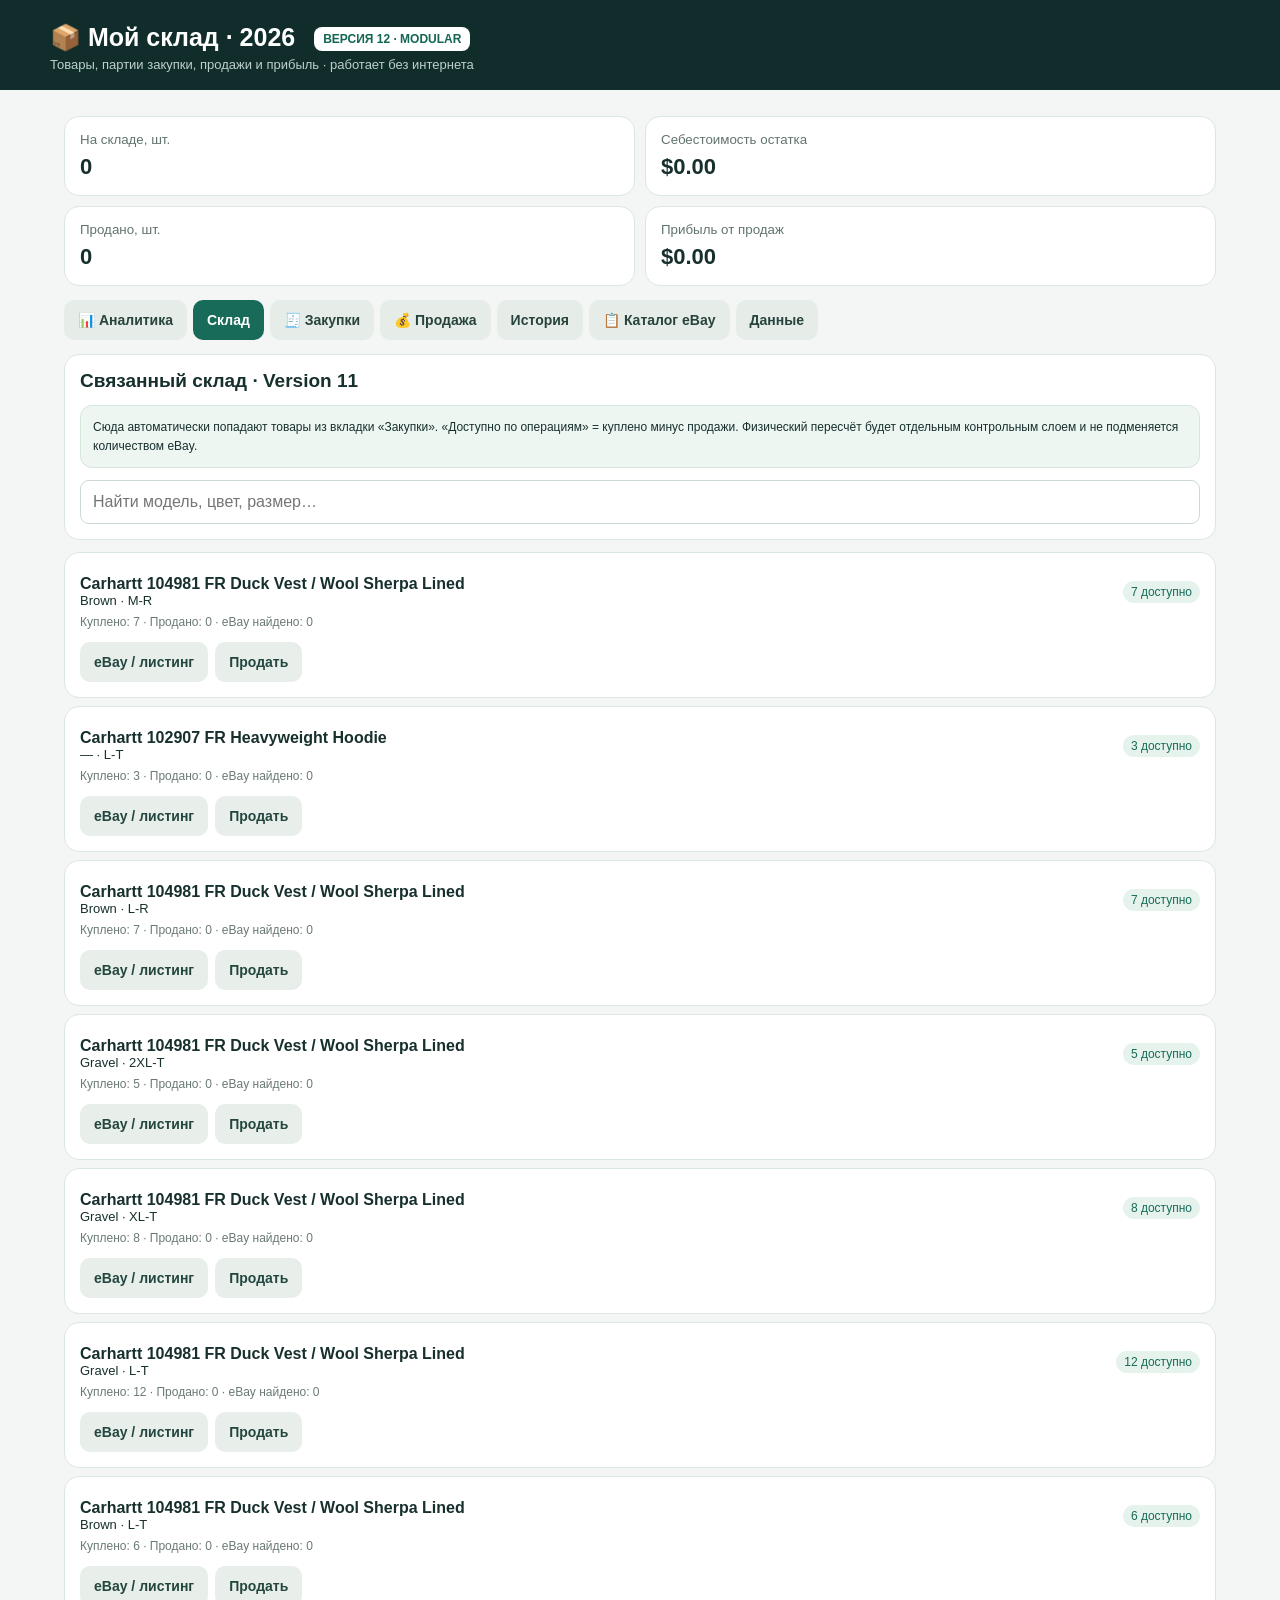
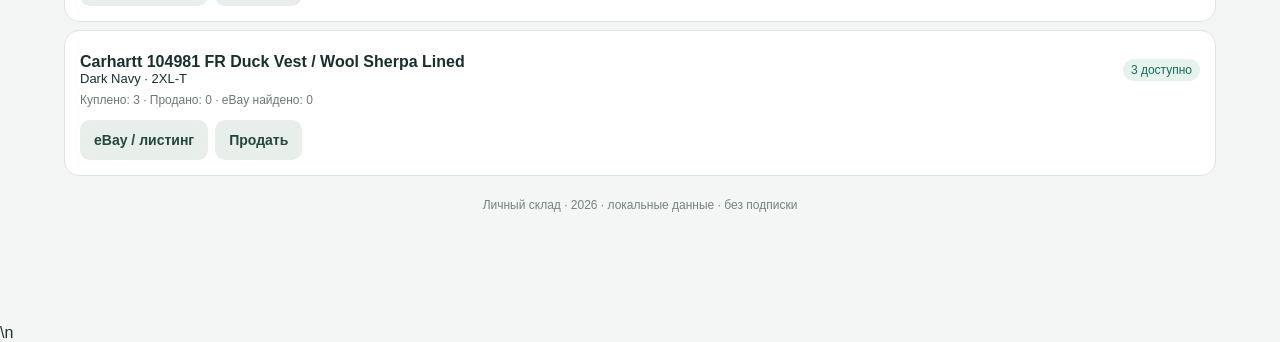
==== commit 3433a308: "Add files via upload" ====
--- a/index.html
+++ b/index.html
@@ -1,270 +1,9 @@
-<!doctype html><html lang="ru"><head><meta charset="utf-8"><meta name="viewport" content="width=device-width,initial-scale=1,viewport-fit=cover"><title>Мой склад · 2026 · Версия 11</title><meta name="theme-color" content="#102c2b"><style>:root{font-family:-apple-system,BlinkMacSystemFont,'Segoe UI',sans-serif;color:#17302e;background:#f3f6f4}*{box-sizing:border-box}body{margin:0}header{background:#102c2b;color:white;padding:23px 17px 18px}h1{font-size:25px;margin:0 0 5px}header p{margin:0;color:#bdd1cc;font-size:13px}.wrap{max-width:850px;margin:auto;padding:14px 14px 90px}.stats{display:grid;grid-template-columns:repeat(2,1fr);gap:10px;margin:12px 0}.stat,.panel,.item{background:white;border:1px solid #dce6e0;border-radius:15px;padding:15px}.stat small{display:block;color:#62736e;margin-bottom:7px}.stat strong{font-size:22px}nav{display:flex;gap:6px;overflow:auto;margin:14px 0}nav button{white-space:nowrap;background:#e6ede9;color:#27433c}button{border:0;border-radius:10px;padding:12px 14px;font-size:14px;font-weight:650;cursor:pointer}nav button.active,.primary{background:#176b58;color:white}button.secondary{background:#e8eeea;color:#23473e}button.danger{background:#fbe9e8;color:#a72f27}.panel{margin-bottom:12px}h2{font-size:19px;margin:0 0 13px}h3{margin:4px 0 8px;font-size:16px}label{display:block;font-size:12px;font-weight:650;color:#50645d;margin:12px 0 5px}input,select,textarea{width:100%;padding:12px;font:inherit;border:1px solid #cddad2;border-radius:9px;background:white;color:#142c25}input:focus,select:focus{outline:2px solid #88c4b0}textarea{min-height:66px}.two{display:grid;grid-template-columns:repeat(2,minmax(0,1fr));gap:10px}.three{display:grid;grid-template-columns:repeat(3,minmax(0,1fr));gap:9px}.muted{font-size:12px;color:#6a7a73}.line{display:flex;justify-content:space-between;gap:10px;align-items:center;margin:7px 0}.line>div{min-width:0}.item{margin:8px 0}.pill{display:inline-block;background:#e5f3ec;border-radius:20px;padding:4px 8px;font-size:12px;color:#176b58}.small{font-size:13px}.money{font-variant-numeric:tabular-nums}.hidden{display:none!important}.buttons{display:flex;gap:7px;flex-wrap:wrap;margin-top:13px}.empty{padding:25px;text-align:center;color:#74817b}.note{background:#eff6f1;border-left:3px solid #176b58;padding:10px;border-radius:7px;font-size:12px;line-height:1.5}table{width:100%;border-collapse:collapse;font-size:13px}td,th{padding:9px 5px;border-bottom:1px solid #e5eae7;text-align:left}td:last-child,th:last-child{text-align:right}.scroll{overflow-x:auto}footer{text-align:center;color:#73847b;font-size:12px;margin:22px 0}@media(max-width:400px){.three{grid-template-columns:1fr 1fr}.stat strong{font-size:19px}}#catalogList .item{border-left:4px solid #176b58}.catalog-fields{display:grid;grid-template-columns:1fr 1fr;gap:9px}.catalog-fields input{margin-top:3px}.catalog-summary{margin:10px 0}.warn{background:#fff4e3;border-left:3px solid #b7791f;padding:11px;border-radius:8px;font-size:13px}button:disabled{opacity:.55;cursor:not-allowed}#catalogList{display:grid;grid-template-columns:repeat(3,minmax(0,1fr));gap:12px;align-items:start}#catalogList .item{margin:0;min-width:0;overflow:hidden}#catalogList .line{align-items:flex-start;flex-wrap:wrap}#catalogList strong{overflow-wrap:anywhere}.cat-groups{display:flex;flex-wrap:wrap;gap:7px;margin:12px 0}.cat-groups button{background:#e6ede9;color:#23473e;padding:9px 12px}.cat-groups button.selected{background:#176b58;color:#fff}.cat-group-title{grid-column:1/-1;font-size:17px;font-weight:750;margin:15px 0 0;padding:8px 2px;border-bottom:2px solid #d5e4dc}.cat-card-head{cursor:pointer;list-style:none}.cat-card-head::-webkit-details-marker{display:none}.cat-card-head .pill{margin-top:7px}.cat-card-body{padding-top:12px;border-top:1px solid #e5eae7;margin-top:10px}.cat-card-head .muted{margin-top:4px}@media(max-width:800px){#catalogList{grid-template-columns:repeat(2,minmax(0,1fr))}}@media(max-width:520px){#catalogList{grid-template-columns:1fr}}@media(min-width:1000px){.wrap{max-width:1180px!important}header>div{max-width:1180px!important}} 
-/* Компактный каталог v4 */
-#catalogList{grid-template-columns:repeat(3,minmax(0,1fr));gap:13px;align-items:start}
-.listing-card{border:1px solid #dce7e2;border-radius:16px;background:#fff;overflow:hidden;box-shadow:0 3px 12px rgba(16,60,47,.055);min-width:0;transition:box-shadow .15s}
-.listing-card:hover{box-shadow:0 8px 24px rgba(16,60,47,.12)}
-.listing-card details{width:100%}.listing-summary{list-style:none;cursor:pointer;padding:14px}.listing-summary::-webkit-details-marker{display:none}
-.listing-top{display:flex;gap:10px;align-items:flex-start}.listing-icon{height:38px;width:38px;min-width:38px;display:flex;align-items:center;justify-content:center;border-radius:11px;background:#eaf2ee;color:#246f59;font-size:22px;font-weight:700}
-.listing-heading{min-width:0;flex:1}.listing-name{font-weight:720;font-size:13px;line-height:1.36;display:-webkit-box;-webkit-line-clamp:2;-webkit-box-orient:vertical;overflow:hidden;min-height:35px}.listing-sub{font-size:11px;color:#75847d;margin-top:4px}
-.listing-numbers{display:flex;align-items:center;justify-content:space-between;gap:5px;margin:12px 0 8px;font-size:11px;color:#597268}.listing-quantity{background:#e5f3ec;border-radius:8px;padding:5px 8px;color:#176b58}.listing-quantity b{font-size:15px}.listing-price{font-size:11px;text-align:right}
-.variant-preview{border-top:1px solid #eef2ef;padding-top:5px;max-height:112px;overflow:auto}.variant-row{display:flex;align-items:center;gap:6px;font-size:11px;padding:5px 2px;border-bottom:1px solid #f2f4f2}.variant-size{font-weight:700;flex:1;min-width:0;overflow:hidden;text-overflow:ellipsis;white-space:nowrap}.variant-ebay{color:#1c7359}.variant-ebay small{font-size:10px;color:#7d8a84}.variant-home{color:#82918a;min-width:49px;text-align:right}
-.listing-foot{display:flex;justify-content:space-between;gap:8px;color:#72857b;font-size:10px;margin-top:10px}.listing-foot span:last-child{color:#176b58;font-weight:700;white-space:nowrap}
-.listing-edit{border-top:1px solid #e3eae6;background:#f9fbfa;padding:12px}.variant-editor{padding:12px 0;border-top:1px solid #e1eae5}.variant-editor-title{font-weight:700;font-size:12px;margin-bottom:8px}.variant-editor .buttons{margin-top:7px}
-.cat-group-title{font-size:15px;font-weight:800;margin:18px 0 0;padding:10px 4px;border-bottom:2px solid #dce9e2}
-@media(max-width:850px){#catalogList{grid-template-columns:repeat(2,minmax(0,1fr))}}@media(max-width:540px){#catalogList{grid-template-columns:1fr}.listing-name{font-size:14px}}
-</style><style>
-.dashboard-grid{display:grid;grid-template-columns:repeat(4,minmax(0,1fr));gap:10px;margin:12px 0}.dash-tile{background:#fff;border:1px solid #dce6e0;border-radius:15px;padding:17px;min-width:0}.dash-tile small{display:block;color:#62736e;font-size:12px;margin-bottom:8px}.dash-tile strong{font-size:23px;letter-spacing:-.6px}.dash-tile em{display:block;font-size:11px;color:#718078;font-style:normal;margin-top:6px}.analytics-wrap{margin-bottom:14px}.age-bar{display:flex;height:13px;border-radius:20px;overflow:hidden;background:#e5eae7;margin:13px 0}.age-legend{display:flex;flex-wrap:wrap;gap:9px 18px;font-size:12px}.age-legend span:before{content:' ';display:inline-block;width:9px;height:9px;border-radius:3px;background:var(--dot);margin-right:6px}.age-action{display:flex;gap:7px;flex-wrap:wrap;margin-top:14px}.age-action button{background:#edf2ef;color:#244b40;padding:9px 11px}.age-action button.active{background:#176b58;color:#fff}.offer-box{border:1px solid #d7e5de;border-radius:12px;padding:13px;background:#f8fbf9;margin-top:12px}.offer-output{display:flex;justify-content:space-between;gap:8px;padding:10px 0;border-bottom:1px solid #e2ebe5}.offer-output:last-child{border:0}.offer-output b{font-size:18px}.cost-unknown{color:#a65e21}.batch-line{background:#f0f5f2;border-radius:8px;padding:8px;margin:6px 0;font-size:12px}.hintline{font-size:12px;color:#687b72;line-height:1.5}.cat-card-head .listing-name{font-size:14px!important;line-height:1.35}.listing-icon{opacity:.8;transform:scale(.86)}@media(max-width:850px){.dashboard-grid{grid-template-columns:repeat(2,minmax(0,1fr))}}@media(max-width:450px){.dash-tile strong{font-size:20px}}
+<!DOCTYPE html>
+<html lang="ru"><head><meta charset="utf-8"/><meta content="width=device-width,initial-scale=1,viewport-fit=cover" name="viewport"/><title>Мой склад · 2026 · Версия 12 Modular</title><meta content="#102c2b" name="theme-color"/><link href="css/app.css" rel="stylesheet"/></head><body><header><div style="max-width:850px;margin:auto"><h1>📦 Мой склад · 2026 <span class="version-marker">ВЕРСИЯ 12 · MODULAR</span></h1><p>Товары, партии закупки, продажи и прибыль · работает без интернета</p></div></header><main class="wrap"><div class="stats"><div class="stat"><small>На складе, шт.</small><strong id="sQty">0</strong></div><div class="stat"><small>Себестоимость остатка</small><strong id="sCost">$0</strong></div><div class="stat"><small>Продано, шт.</small><strong id="sSold">0</strong></div><div class="stat"><small>Прибыль от продаж</small><strong id="sProfit">$0</strong></div></div><nav><button data-tab="analytics">📊 Аналитика</button><button class="active" data-tab="stock">Склад</button><button data-tab="buy">🧾 Закупки</button><button data-tab="sell">💰 Продажа</button><button data-tab="sales">История</button><button data-tab="catalog">📋 Каталог eBay</button><button data-tab="settings">Данные</button></nav><section class="hidden" id="analytics"><div class="panel analytics-wrap"><h2>Куда вложены деньги</h2><p class="hintline">Состояние физического склада на текущий момент. Только подтверждённые остатки; непроверенные вещи не считаются нулевыми.</p><div class="dashboard-grid"><div class="dash-tile"><small>Физически подтверждено</small><strong id="aUnits">0 шт.</strong><em id="aUnitsNote">Пока не пересчитано</em></div><div class="dash-tile"><small>Известная себестоимость</small><strong id="aValue">$0.00</strong><em id="aValueNote">Не весь склад оценён</em></div><div class="dash-tile"><small>Вариантов проверено</small><strong id="aChecked">0 / 0</strong><em>Остальные требуют пересчёта</em></div><div class="dash-tile"><small>Залежавшийся товар</small><strong id="aOld">—</strong><em>Закуплен более года назад</em></div></div><div class="warn" id="aWarning">Сумма неполная, пока не указаны остатки и себестоимость всех вещей.</div></div><div class="panel"><h2>Возраст запасов</h2><p class="hintline">Возраст рассчитывается по датам закупок, а не по дате объявления на eBay. Если год неизвестен, товар попадает в «Дата неизвестна».</p><div class="age-bar" id="ageBar"></div><div class="age-legend" id="ageLegend"></div><div class="age-action" id="ageActions"></div><div id="ageItems"></div></div><div class="panel"><h2>Проверить предложение покупателя</h2><p class="hintline">Расчёт ориентировочный. После фактической продажи учитывай Order earnings из eBay — конечную сумму после удержаний.</p><div class="two"><div><label>Оффер покупателя, $</label><input id="offerPrice" min="0" placeholder="65" step="0.01" type="number"/></div><div><label>Закупка за штуку, $</label><input id="offerCost" min="0" placeholder="59.99" step="0.01" type="number"/></div><div><label>Оценка удержаний, %</label><input id="offerFee" max="99" min="0" step="0.1" type="number" value="15"/></div><div><label>Прочие удержания, $</label><input id="offerOther" min="0" step="0.01" type="number" value="0"/></div></div><div class="offer-box" id="offerResult">Введи цену оффера и себестоимость.</div></div></section><section id="stock"><div class="panel"><h2>Остатки товаров</h2><input id="search" placeholder="Поиск: Sherpa, Brown, XL…"/><div class="two"><div><label>Группировка</label><select id="group"><option value="variant">По модели / цвету / размеру</option><option value="model">По моделям</option></select></div><div><label>Показывать</label><select id="show"><option value="available">Только в наличии</option><option value="all">Все, включая проданные</option></select></div></div></div><div id="stockList"></div></section><section class="hidden" id="buy"><div class="panel"><h2>Добавить партию</h2><p class="muted">Одна запись — одинаковые модель, цвет, размер и закупочная цена. Другой размер или цена — новая партия.</p><form id="buyForm"><label>Модель / название *</label><input id="bModel" list="modelList" placeholder="Carhartt FR Sherpa Vest" required=""/><datalist id="modelList"></datalist><div class="two"><div><label>Цвет *</label><input id="bColor" placeholder="Brown" required=""/></div><div><label>Размер *</label><input id="bSize" placeholder="XL" required=""/></div></div><div class="two"><div><label>Количество *</label><input id="bQty" min="1" required="" step="1" type="number" value="1"/></div><div><label>Цена закупки за 1 шт., $ *</label><input id="bCost" min="0" placeholder="49.99" required="" step="0.01" type="number"/></div></div><div class="two"><div><label>Дата закупки</label><input id="bDate" type="date"/></div><div><label>Магазин</label><input id="bStore" placeholder="Sierra / Estate Sale"/></div></div><label>Комментарий / номер заказа</label><input id="bNote" placeholder="Например, E444... или gift card"/><div class="note">Если часть суммы оплачена подарочной картой, вводи фактическую себестоимость товара по выбранному принципу. Историю номинала и бонусов можно указать в комментарии.</div><div class="buttons"><button class="primary" type="submit">Сохранить закупку</button></div></form></div></section><section class="hidden" id="sell"><div class="panel"><h2>Записать продажу</h2><form id="sellForm"><label>Какой товар продан? *</label><select id="vVariant" required=""></select><label>Партия закупки (себестоимость подставляется автоматически)</label><select id="vBatch" required=""></select><div class="note" id="batchInfo" style="margin-top:10px">Выбери товар</div><div class="two"><div><label>Дата продажи</label><input id="vDate" type="date"/></div><div><label>Количество *</label><input id="vQty" min="1" required="" step="1" type="number" value="1"/></div></div><div class="two"><div><label>Цена продажи за 1 шт., $ *</label><input id="vPrice" min="0" placeholder="99.99" required="" step="0.01" type="number"/></div><div><label>Доставка, полученная от покупателя, всего $</label><input id="vShipping" min="0" step="0.01" type="number" value="0"/></div></div><div class="two"><div><label>Площадка</label><select id="vPlatform"><option>eBay</option><option>StockX</option><option>Poshmark</option><option>Mercari</option><option>Depop</option><option>Россия</option><option>Лично</option><option>Другое</option></select></div><div><label>Номер заказа / комментарий</label><input id="vNote" placeholder="Order ID"/></div></div><div class="note" id="salePreview" style="margin-top:12px">Заполни сумму продажи, чтобы увидеть прибыль.</div><div class="buttons"><button class="primary" type="submit">Сохранить продажу</button></div></form></div></section><section class="hidden" id="sales"><div class="panel"><h2>История продаж</h2><div class="two"><div><label>Месяц</label><input id="month" type="month"/></div><div><label>Площадка</label><select id="platformFilter"><option value="">Все</option><option>eBay</option><option>StockX</option><option>Poshmark</option><option>Mercari</option><option>Depop</option><option>Россия</option><option>Лично</option><option>Другое</option></select></div></div><div class="note" id="salesSummary" style="margin-top:12px"></div></div><div id="salesList"></div></section><section class="hidden" id="catalog"><div class="panel"><h2>Каталог товаров · eBay и домашний склад</h2><p class="small">Каждая карточка — модель товара; внутри отдельные цвета, размеры и объявления eBay. Количество eBay — <b>выставлено</b>, не физический остаток.</p><div class="warn">Физическое количество дома пока неизвестно. Не ставим его равным количеству eBay автоматически. Заполни после пересчёта. Изменения сохраняются только в браузере этого устройства.</div><div class="catalog-summary" id="catalogStats"></div><input id="catalogSearch" placeholder="Найти по названию, размеру, Item ID…"/><div class="two"><div><label>Показать</label><select id="catalogFilter"><option value="all">Все товары</option><option value="unchecked">Не проверены</option><option value="checked">Проверены</option></select></div><div><label>Сортировка</label><select id="catalogSort"><option value="name">По названию</option><option value="qty">По количеству на eBay</option></select></div></div><div class="buttons"><button class="secondary" id="catalogExport">Скачать резервную копию каталога</button><button class="secondary" id="catalogCsv">Экспорт каталога CSV</button></div><label>Обновить каталог новым отчётом All active listings CSV</label><input accept=".csv,text/csv" id="catalogImport" type="file"/><p class="muted">При обновлении сохраняются твои физические остатки и закупочные цены. Объявления, исчезнувшие из нового отчёта, помечаются как неактивные, но не удаляются.</p></div><div class="cat-groups" id="catalogGroups"></div><div id="catalogList"></div></section><section class="hidden" id="settings"><div class="panel"><h2>Резервная копия</h2><p class="small">Все записи хранятся в памяти браузера на этом устройстве. Сохраняй резервную копию после каждого существенного обновления. Открытие HTML-файла через приложение «Файлы» на iPhone может не обеспечить постоянное сохранение.</p><div class="buttons"><button class="primary" id="export">Скачать резервную копию JSON</button><button class="secondary" id="exportCsv">Экспорт склада CSV</button><button class="secondary" id="salesCsv">Экспорт продаж CSV</button></div><label>Восстановить из резервной копии JSON</label><input accept=".json,application/json" id="restore" type="file"/><p class="muted">Восстановление заменит текущие данные. Для переноса между устройствами используй резервную копию.</p></div><div class="panel legacy-batches-panel"><h2>Закупочные партии</h2><p class="muted">Здесь можно проверить отдельные закупки и удалить ошибочную партию, только если по ней нет продаж.</p><div id="batchList"></div></div></section><footer>Личный склад · 2026 · локальные данные · без подписки</footer></main>
 
-/* v8: visually verified equal-height cards, no icon glyphs */
-#catalogList{align-items:stretch!important;gap:14px!important}
-#catalogList .listing-card{height:178px!important;min-height:178px!important;max-height:178px!important;overflow:visible!important;border-left:1px solid #dce7e2!important;box-shadow:0 2px 10px rgba(18,53,43,.055)!important}
-#catalogList .listing-card details{height:100%}
-#catalogList .listing-summary{height:100%;display:flex;flex-direction:column;padding:16px!important}
-#catalogList .listing-top{min-height:54px}
-#catalogList .listing-name{font-size:13px!important;line-height:1.4!important;min-height:36px;max-height:37px}
-#catalogList .listing-sub{font-size:11px}
-#catalogList .listing-numbers{margin:9px 0 7px}
-#catalogList .listing-variants-note{font-size:11px;color:#6a8177;white-space:nowrap;overflow:hidden;text-overflow:ellipsis}
-#catalogList .listing-foot{margin-top:auto;border-top:1px solid #edf2ef;padding-top:9px}
-#catalogList .listing-foot span:last-child{font-size:11px}
-#catalogList .listing-edit{position:fixed;z-index:1101;top:50%;left:50%;transform:translate(-50%,-50%);width:min(760px,calc(100vw - 24px));max-height:min(86vh,850px);overflow-y:auto;background:#fff;border:1px solid #dce6e0;border-radius:18px;padding:20px;box-shadow:0 24px 90px rgba(0,0,0,.28)}
-#catalogList details:not([open]) .listing-edit{display:none}
-#catalogList details[open]::before{content:'';position:fixed;inset:0;background:rgba(12,27,24,.54);z-index:1100}
-.listing-edit-bar{display:flex;justify-content:space-between;align-items:center;gap:12px;padding-bottom:14px;margin-bottom:12px;border-bottom:1px solid #e4ebe6;font-size:16px}
-.listing-edit-bar button{white-space:nowrap;padding:9px 12px}
-#catalogList .listing-card:hover{box-shadow:0 5px 16px rgba(18,53,43,.11)!important}
-@media(max-width:540px){#catalogList .listing-card{height:168px!important;min-height:168px!important;max-height:168px!important}.listing-edit-bar{font-size:13px}}
-</style><style>
-/* V8 definitive layout override */
-#catalogList{display:grid!important;grid-template-columns:repeat(3,minmax(0,1fr))!important;gap:14px!important;align-items:stretch!important}
-#catalogList .listing-card{height:176px!important;min-height:176px!important;max-height:176px!important;overflow:visible!important;position:relative!important}
-#catalogList .listing-summary{height:176px!important;min-height:176px!important;max-height:176px!important;display:flex!important;flex-direction:column!important;overflow:hidden!important}
-#catalogList .listing-top{min-height:50px!important}
-#catalogList .listing-name{max-height:38px!important;overflow:hidden!important;display:-webkit-box!important;-webkit-line-clamp:2!important;-webkit-box-orient:vertical!important}
-#catalogList .listing-variants-note{white-space:nowrap!important;overflow:hidden!important;text-overflow:ellipsis!important}
-#catalogList .listing-foot{margin-top:auto!important}
-#catalogList .listing-icon{display:none!important}
-#catalogList .listing-edit{position:fixed!important;z-index:1101!important;top:50%!important;left:50%!important;transform:translate(-50%,-50%)!important;width:min(760px,calc(100vw - 24px))!important;max-height:85vh!important;overflow-y:auto!important;background:white!important;box-shadow:0 20px 100px #0005!important}
-@media(max-width:850px){#catalogList{grid-template-columns:repeat(2,minmax(0,1fr))!important}}
-@media(max-width:540px){#catalogList{grid-template-columns:1fr!important}}
-.version-marker{display:inline-block;margin-left:12px;background:#fff;color:#126653;border-radius:8px;padding:5px 9px;font-size:12px;font-weight:800;vertical-align:middle}
 
-/* V9: unified card edges and scroll-contained dialog */
-html.catalog-modal-open, body.catalog-modal-open {overflow:hidden!important; overscroll-behavior:none!important;}
-#catalogList .listing-card {border:1px solid #dce7e2!important;border-radius:16px!important;overflow:hidden!important;}
-#catalogList .listing-card details {border-radius:inherit!important;}
-#catalogList .listing-summary {border-radius:15px!important;}
-#catalogList .listing-edit {display:flex!important;flex-direction:column!important;padding:0!important;overflow:hidden!important;max-height:min(88dvh,850px)!important;border-radius:18px!important;overscroll-behavior:contain!important;}
-#catalogList details:not([open]) .listing-edit{display:none!important}
-#catalogList .listing-edit-bar {position:relative!important;z-index:2!important;flex:none!important;margin:0!important;padding:16px 20px!important;background:#fff!important;border-bottom:1px solid #e4ebe6!important;border-radius:18px 18px 0 0!important;}
-#catalogList .listing-edit-bar strong {max-width:calc(100% - 105px);font-size:14px;line-height:1.35;}
-#catalogList .listing-close{flex:none;}
-#catalogList .listing-edit-scroll{min-height:0!important;flex:1!important;overflow-y:auto!important;overscroll-behavior:contain!important;padding:16px 20px 24px!important;scrollbar-gutter:stable;}
-@media(max-width:540px){#catalogList .listing-edit-bar{padding:13px!important}#catalogList .listing-edit-scroll{padding:12px 14px 24px!important}}
 
-/* Version 10: modal header remains fixed, only the contents scroll. */
-#catalogList .listing-edit {box-sizing:border-box!important;max-height:min(88dvh,850px)!important;overflow:hidden!important;border-radius:18px!important;isolation:isolate!important;}
-#catalogList .listing-edit-bar {position:sticky!important;top:0!important;display:flex!important;align-items:center!important;justify-content:space-between!important;gap:12px!important;background:#fff!important;z-index:5!important;}
-#catalogList .listing-edit-scroll {overflow-y:auto!important;overflow-x:hidden!important;overscroll-behavior:contain!important;touch-action:pan-y!important;min-height:0!important;}
-#catalogList .listing-card,#catalogList .listing-summary,#catalogList .listing-card details {border-radius:16px!important;}
-body.catalog-modal-open {overflow:hidden!important;}
-</style></head><body><header><div style="max-width:850px;margin:auto"><h1>📦 Мой склад · 2026 <span class="version-marker">ВЕРСИЯ 11.2 · РАБОЧИЙ ПОТОК</span></h1><p>Товары, партии закупки, продажи и прибыль · работает без интернета</p></div></header><main class="wrap"><div class="stats"><div class="stat"><small>На складе, шт.</small><strong id="sQty">0</strong></div><div class="stat"><small>Себестоимость остатка</small><strong id="sCost">$0</strong></div><div class="stat"><small>Продано, шт.</small><strong id="sSold">0</strong></div><div class="stat"><small>Прибыль от продаж</small><strong id="sProfit">$0</strong></div></div><nav><button data-tab="analytics">📊 Аналитика</button><button class="active" data-tab="stock">Склад</button><button data-tab="buy">🧾 Закупки</button><button data-tab="sell">💰 Продажа</button><button data-tab="sales">История</button><button data-tab="catalog">📋 Каталог eBay</button><button data-tab="settings">Данные</button></nav><section id="analytics" class="hidden"><div class="panel analytics-wrap"><h2>Куда вложены деньги</h2><p class="hintline">Состояние физического склада на текущий момент. Только подтверждённые остатки; непроверенные вещи не считаются нулевыми.</p><div class="dashboard-grid"><div class="dash-tile"><small>Физически подтверждено</small><strong id="aUnits">0 шт.</strong><em id="aUnitsNote">Пока не пересчитано</em></div><div class="dash-tile"><small>Известная себестоимость</small><strong id="aValue">$0.00</strong><em id="aValueNote">Не весь склад оценён</em></div><div class="dash-tile"><small>Вариантов проверено</small><strong id="aChecked">0 / 0</strong><em>Остальные требуют пересчёта</em></div><div class="dash-tile"><small>Залежавшийся товар</small><strong id="aOld">—</strong><em>Закуплен более года назад</em></div></div><div class="warn" id="aWarning">Сумма неполная, пока не указаны остатки и себестоимость всех вещей.</div></div><div class="panel"><h2>Возраст запасов</h2><p class="hintline">Возраст рассчитывается по датам закупок, а не по дате объявления на eBay. Если год неизвестен, товар попадает в «Дата неизвестна».</p><div id="ageBar" class="age-bar"></div><div id="ageLegend" class="age-legend"></div><div class="age-action" id="ageActions"></div><div id="ageItems"></div></div><div class="panel"><h2>Проверить предложение покупателя</h2><p class="hintline">Расчёт ориентировочный. После фактической продажи учитывай Order earnings из eBay — конечную сумму после удержаний.</p><div class="two"><div><label>Оффер покупателя, $</label><input type="number" min="0" step="0.01" id="offerPrice" placeholder="65"></div><div><label>Закупка за штуку, $</label><input type="number" min="0" step="0.01" id="offerCost" placeholder="59.99"></div><div><label>Оценка удержаний, %</label><input type="number" min="0" max="99" step="0.1" id="offerFee" value="15"></div><div><label>Прочие удержания, $</label><input type="number" min="0" step="0.01" id="offerOther" value="0"></div></div><div id="offerResult" class="offer-box">Введи цену оффера и себестоимость.</div></div></section><section id="stock"><div class="panel"><h2>Остатки товаров</h2><input id="search" placeholder="Поиск: Sherpa, Brown, XL…"><div class="two"><div><label>Группировка</label><select id="group"><option value="variant">По модели / цвету / размеру</option><option value="model">По моделям</option></select></div><div><label>Показывать</label><select id="show"><option value="available">Только в наличии</option><option value="all">Все, включая проданные</option></select></div></div></div><div id="stockList"></div></section><section id="buy" class="hidden"><div class="panel"><h2>Добавить партию</h2><p class="muted">Одна запись — одинаковые модель, цвет, размер и закупочная цена. Другой размер или цена — новая партия.</p><form id="buyForm"><label>Модель / название *</label><input id="bModel" required placeholder="Carhartt FR Sherpa Vest" list="modelList"><datalist id="modelList"></datalist><div class="two"><div><label>Цвет *</label><input id="bColor" required placeholder="Brown"></div><div><label>Размер *</label><input id="bSize" required placeholder="XL"></div></div><div class="two"><div><label>Количество *</label><input id="bQty" type="number" min="1" step="1" required value="1"></div><div><label>Цена закупки за 1 шт., $ *</label><input id="bCost" type="number" min="0" step="0.01" required placeholder="49.99"></div></div><div class="two"><div><label>Дата закупки</label><input id="bDate" type="date"></div><div><label>Магазин</label><input id="bStore" placeholder="Sierra / Estate Sale"></div></div><label>Комментарий / номер заказа</label><input id="bNote" placeholder="Например, E444... или gift card"><div class="note">Если часть суммы оплачена подарочной картой, вводи фактическую себестоимость товара по выбранному принципу. Историю номинала и бонусов можно указать в комментарии.</div><div class="buttons"><button class="primary" type="submit">Сохранить закупку</button></div></form></div></section><section id="sell" class="hidden"><div class="panel"><h2>Записать продажу</h2><form id="sellForm"><label>Какой товар продан? *</label><select id="vVariant" required></select><label>Партия закупки (себестоимость подставляется автоматически)</label><select id="vBatch" required></select><div id="batchInfo" class="note" style="margin-top:10px">Выбери товар</div><div class="two"><div><label>Дата продажи</label><input id="vDate" type="date"></div><div><label>Количество *</label><input id="vQty" type="number" min="1" step="1" value="1" required></div></div><div class="two"><div><label>Цена продажи за 1 шт., $ *</label><input id="vPrice" type="number" min="0" step="0.01" required placeholder="99.99"></div><div><label>Доставка, полученная от покупателя, всего $</label><input id="vShipping" type="number" min="0" step="0.01" value="0"></div></div><div class="two"><div><label>Площадка</label><select id="vPlatform"><option>eBay</option><option>StockX</option><option>Poshmark</option><option>Mercari</option><option>Depop</option><option>Россия</option><option>Лично</option><option>Другое</option></select></div><div><label>Номер заказа / комментарий</label><input id="vNote" placeholder="Order ID"></div></div><div id="salePreview" class="note" style="margin-top:12px">Заполни сумму продажи, чтобы увидеть прибыль.</div><div class="buttons"><button class="primary" type="submit">Сохранить продажу</button></div></form></div></section><section id="sales" class="hidden"><div class="panel"><h2>История продаж</h2><div class="two"><div><label>Месяц</label><input id="month" type="month"></div><div><label>Площадка</label><select id="platformFilter"><option value="">Все</option><option>eBay</option><option>StockX</option><option>Poshmark</option><option>Mercari</option><option>Depop</option><option>Россия</option><option>Лично</option><option>Другое</option></select></div></div><div id="salesSummary" class="note" style="margin-top:12px"></div></div><div id="salesList"></div></section><section id="catalog" class="hidden"><div class="panel"><h2>Каталог товаров · eBay и домашний склад</h2><p class="small">Каждая карточка — модель товара; внутри отдельные цвета, размеры и объявления eBay. Количество eBay — <b>выставлено</b>, не физический остаток.</p><div class="warn">Физическое количество дома пока неизвестно. Не ставим его равным количеству eBay автоматически. Заполни после пересчёта. Изменения сохраняются только в браузере этого устройства.</div><div class="catalog-summary" id="catalogStats"></div><input id="catalogSearch" placeholder="Найти по названию, размеру, Item ID…"><div class="two"><div><label>Показать</label><select id="catalogFilter"><option value="all">Все товары</option><option value="unchecked">Не проверены</option><option value="checked">Проверены</option></select></div><div><label>Сортировка</label><select id="catalogSort"><option value="name">По названию</option><option value="qty">По количеству на eBay</option></select></div></div><div class="buttons"><button id="catalogExport" class="secondary">Скачать резервную копию каталога</button><button id="catalogCsv" class="secondary">Экспорт каталога CSV</button></div><label>Обновить каталог новым отчётом All active listings CSV</label><input type="file" id="catalogImport" accept=".csv,text/csv"><p class="muted">При обновлении сохраняются твои физические остатки и закупочные цены. Объявления, исчезнувшие из нового отчёта, помечаются как неактивные, но не удаляются.</p></div><div id="catalogGroups" class="cat-groups"></div><div id="catalogList"></div></section><section id="settings" class="hidden"><div class="panel"><h2>Резервная копия</h2><p class="small">Все записи хранятся в памяти браузера на этом устройстве. Сохраняй резервную копию после каждого существенного обновления. Открытие HTML-файла через приложение «Файлы» на iPhone может не обеспечить постоянное сохранение.</p><div class="buttons"><button id="export" class="primary">Скачать резервную копию JSON</button><button id="exportCsv" class="secondary">Экспорт склада CSV</button><button id="salesCsv" class="secondary">Экспорт продаж CSV</button></div><label>Восстановить из резервной копии JSON</label><input id="restore" type="file" accept=".json,application/json"><p class="muted">Восстановление заменит текущие данные. Для переноса между устройствами используй резервную копию.</p></div><div class="panel legacy-batches-panel"><h2>Закупочные партии</h2><p class="muted">Здесь можно проверить отдельные закупки и удалить ошибочную партию, только если по ней нет продаж.</p><div id="batchList"></div></div></section><footer>Личный склад · 2026 · локальные данные · без подписки</footer></main><script>
-(()=>{'use strict';const KEY='mikhail_warehouse_2026_v3';let db;try{db=JSON.parse(localStorage.getItem(KEY)||'null')}catch(e){}if(!db||!Array.isArray(db.batches)||!Array.isArray(db.sales))db={batches:[],sales:[]};const $=id=>document.getElementById(id),money=n=>new Intl.NumberFormat('en-US',{style:'currency',currency:'USD'}).format(n||0),round=n=>Math.round((Number(n)+Number.EPSILON)*100)/100,today=()=>new Date().toLocaleDateString('en-CA'),esc=s=>String(s??'').replace(/[&<>"']/g,c=>({'&':'&amp;','<':'&lt;','>':'&gt;','"':'&quot;',"'":'&#39;'}[c])),id=()=>Date.now().toString(36)+Math.random().toString(36).slice(2,9),save=()=>{try{localStorage.setItem(KEY,JSON.stringify(db))}catch(e){alert('Не удалось сохранить данные. Сделай резервную копию: '+e.message)}};function remaining(b){return b.qty-db.sales.filter(s=>s.batchId===b.id).reduce((a,s)=>a+s.qty,0)}function key(b){return [b.model.trim().toLowerCase(),b.color.trim().toLowerCase(),b.size.trim().toLowerCase()].join('|')}function variants(){const m=new Map();for(const b of db.batches){const k=key(b);if(!m.has(k))m.set(k,{key:k,model:b.model,color:b.color,size:b.size,qty:0,cost:0,batches:[]});let v=m.get(k),r=remaining(b);v.qty+=r;v.cost+=r*b.cost;v.batches.push(b)}return [...m.values()].sort((a,b)=>a.model.localeCompare(b.model)||a.color.localeCompare(b.color)||a.size.localeCompare(b.size))}function tab(t){document.querySelectorAll('main section').forEach(x=>x.classList.toggle('hidden',x.id!==t));document.querySelectorAll('nav button').forEach(x=>x.classList.toggle('active',x.dataset.tab===t));render()}document.querySelectorAll('nav button').forEach(b=>b.onclick=()=>tab(b.dataset.tab));function render(){const qty=db.batches.reduce((a,b)=>a+remaining(b),0),cost=db.batches.reduce((a,b)=>a+remaining(b)*b.cost,0),sold=db.sales.reduce((a,s)=>a+s.qty,0),profit=db.sales.reduce((a,s)=>a+s.price*s.qty+s.shipping-s.cost*s.qty,0);$('sQty').textContent=qty;$('sCost').textContent=money(cost);$('sSold').textContent=sold;$('sProfit').textContent=money(profit);const q=$('search').value.trim().toLowerCase(),vs=variants().filter(v=>($('show').value==='all'||v.qty>0)&&[v.model,v.color,v.size].join(' ').toLowerCase().includes(q));let rows=[];if($('group').value==='model'){const mm=new Map();for(const v of vs){if(!mm.has(v.model))mm.set(v.model,{qty:0,cost:0,variants:0});const x=mm.get(v.model);x.qty+=v.qty;x.cost+=v.cost;x.variants++}rows=[...mm].map(([name,x])=>`<div class="item"><div class="line"><strong>${esc(name)}</strong><span class="pill">${x.qty} шт.</span></div><div class="muted">${x.variants} вариантов · себестоимость остатка ${money(x.cost)}</div></div>`)}else rows=vs.map(v=>`<div class="item"><div class="line"><div><strong>${esc(v.model)}</strong><div class="small">${esc(v.color)} · ${esc(v.size)}</div></div><span class="pill">${v.qty} шт.</span></div><div class="muted">Себестоимость остатка: ${money(v.cost)} · партий: ${v.batches.length}</div><div class="small" style="margin-top:7px">${v.batches.filter(b=>remaining(b)>0).map(b=>`${remaining(b)} шт. × ${money(b.cost)} (${esc(b.date||'без даты')})`).join(' · ')||'Нет в наличии'}</div>${v.qty>0?`<div class="buttons"><button class="secondary" data-sell="${esc(v.key)}">Продать</button></div>`:''}</div>`);$('stockList').innerHTML=rows.join('')||'<div class="empty">Нет товаров. Начни с кнопки «+ Закупка».</div>';$('stockList').querySelectorAll('[data-sell]').forEach(b=>b.onclick=()=>{tab('sell');$('vVariant').value=b.dataset.sell;updateBatches()});const old=$('vVariant').value;$('vVariant').innerHTML='<option value="">Выбери модель / цвет / размер</option>'+variants().filter(v=>v.qty>0).map(v=>`<option value="${esc(v.key)}">${esc(v.model)} · ${esc(v.color)} · ${esc(v.size)} (${v.qty} шт.)</option>`).join('');if([...$('vVariant').options].some(o=>o.value===old))$('vVariant').value=old;updateBatches();$('modelList').innerHTML=[...new Set(db.batches.map(b=>b.model))].map(x=>`<option value="${esc(x)}">`).join('');renderSales();renderBatchList()}
-function updateBatches(){const v=variants().find(x=>x.key===$('vVariant').value),old=$('vBatch').value;$('vBatch').innerHTML='<option value="">Выбери партию</option>'+(v?v.batches.filter(b=>remaining(b)>0).sort((a,b)=>(a.date||'').localeCompare(b.date||'')).map(b=>`<option value="${esc(b.id)}">${remaining(b)} шт. × ${money(b.cost)} · ${esc(b.date||'без даты')} · ${esc(b.store||'магазин не указан')}</option>`).join(''):'');if([...$('vBatch').options].some(o=>o.value===old))$('vBatch').value=old;else if($('vBatch').options.length===2)$('vBatch').selectedIndex=1;preview()}function preview(){const b=db.batches.find(x=>x.id===$('vBatch').value),qty=Number($('vQty').value)||0,price=Number($('vPrice').value)||0,ship=Number($('vShipping').value)||0;$('batchInfo').textContent=b?`В партии осталось ${remaining(b)} шт. · закупочная цена ${money(b.cost)} за шт.`:'Выбери товар и партию';$('salePreview').textContent=b?`Получено: ${money(price*qty+ship)} · себестоимость: ${money(b.cost*qty)} · прибыль: ${money(price*qty+ship-b.cost*qty)} (без вычета расходов площадки)`:'Выбери партию, чтобы увидеть расчёт'}$('vVariant').onchange=updateBatches;['vBatch','vQty','vPrice','vShipping'].forEach(x=>$(x).addEventListener('input',preview));$('buyForm').onsubmit=e=>{e.preventDefault();const b={id:id(),model:$('bModel').value.trim(),color:$('bColor').value.trim(),size:$('bSize').value.trim(),qty:Number($('bQty').value),cost:round($('bCost').value),date:$('bDate').value,store:$('bStore').value.trim(),note:$('bNote').value.trim()};if(!b.model||!b.color||!b.size||!Number.isInteger(b.qty)||b.qty<1||b.cost<0)return alert('Проверь модель, цвет, размер, количество и цену');db.batches.push(b);save();$('buyForm').reset();$('bQty').value=1;$('bDate').value=today();tab('stock');alert('Партия добавлена на склад')};$('sellForm').onsubmit=e=>{e.preventDefault();const b=db.batches.find(x=>x.id===$('vBatch').value),qty=Number($('vQty').value),price=Number($('vPrice').value),shipping=Number($('vShipping').value||0);if(!b||!Number.isInteger(qty)||qty<1||qty>remaining(b)||price<0||shipping<0)return alert('Проверь партию, количество и суммы. Нельзя продать больше, чем есть на складе.');db.sales.push({id:id(),batchId:b.id,model:b.model,color:b.color,size:b.size,date:$('vDate').value,qty,cost:b.cost,price:round(price),shipping:round(shipping),platform:$('vPlatform').value,note:$('vNote').value.trim()});save();$('sellForm').reset();$('vQty').value=1;$('vShipping').value=0;$('vDate').value=today();tab('sales');alert('Продажа сохранена, остаток уменьшен')};function renderSales(){const month=$('month').value,platform=$('platformFilter').value,ss=db.sales.filter(s=>(!month||s.date.startsWith(month))&&(!platform||s.platform===platform)).sort((a,b)=>b.date.localeCompare(a.date));let received=0,cost=0,qty=0;for(const s of ss){received+=s.price*s.qty+s.shipping;cost+=s.cost*s.qty;qty+=s.qty}$('salesSummary').innerHTML=`Продано: <b>${qty} шт.</b> · Получено: <b>${money(received)}</b> · Себестоимость: <b>${money(cost)}</b> · Прибыль: <b>${money(received-cost)}</b>`;$('salesList').innerHTML=ss.map(s=>`<div class="item"><div class="line"><div><strong>${esc(s.model)}</strong><div class="muted">${esc(s.color)} · ${esc(s.size)} · ${esc(s.date)} · ${esc(s.platform)}</div></div><span class="pill">${s.qty} шт.</span></div><div class="small">Получено ${money(s.price*s.qty+s.shipping)} · закупка ${money(s.cost*s.qty)} · <b>прибыль ${money(s.price*s.qty+s.shipping-s.cost*s.qty)}</b></div>${s.note?`<div class="muted">${esc(s.note)}</div>`:''}<div class="buttons"><button class="danger" data-undo="${esc(s.id)}">Отменить продажу</button></div></div>`).join('')||'<div class="empty">Продаж пока нет.</div>';$('salesList').querySelectorAll('[data-undo]').forEach(x=>x.onclick=()=>{if(confirm('Отменить эту продажу и вернуть товар на склад?')){db.sales=db.sales.filter(s=>s.id!==x.dataset.undo);save();render()}})}function renderBatchList(){$('batchList').innerHTML=[...db.batches].sort((a,b)=>b.date.localeCompare(a.date)).map(b=>`<div class="item"><strong>${esc(b.model)}</strong><div class="small">${esc(b.color)} · ${esc(b.size)} · ${esc(b.date||'без даты')}</div><div class="muted">${remaining(b)} из ${b.qty} шт. · ${money(b.cost)}/шт. · ${esc(b.store)}</div>${b.note?`<div class="muted">${esc(b.note)}</div>`:''}<div class="buttons"><button class="danger" data-remove="${esc(b.id)}" ${remaining(b)!==b.qty?'disabled title="Есть продажи"':''}>Удалить партию</button></div></div>`).join('')||'<div class="empty">Закупок пока нет.</div>';$('batchList').querySelectorAll('[data-remove]').forEach(x=>x.onclick=()=>{const b=db.batches.find(b=>b.id===x.dataset.remove);if(b&&remaining(b)===b.qty&&confirm('Удалить партию без возможности восстановления (кроме резервной копии)?')){db.batches=db.batches.filter(x=>x.id!==b.id);save();render()}})}['search','group','show','month','platformFilter'].forEach(x=>$(x).addEventListener('input',render));function download(name,content,type){const a=document.createElement('a'),u=URL.createObjectURL(new Blob([content],{type}));a.href=u;a.download=name;document.body.appendChild(a);a.click();a.remove();setTimeout(()=>URL.revokeObjectURL(u),1000)}$('export').onclick=()=>download('sklad_2026_backup_'+today()+'.json',JSON.stringify({version:3,exportedAt:new Date().toISOString(),...db},null,2),'application/json');function csv(rows){return '\ufeff'+rows.map(r=>r.map(v=>'"'+String(v??'').replaceAll('"','""')+'"').join(',')).join('\r\n')}$('exportCsv').onclick=()=>download('sklad_2026.csv',csv([['Модель','Цвет','Размер','Дата закупки','Магазин','Закуплено','Осталось','Цена за шт.','Себестоимость остатка','Примечание'],...db.batches.map(b=>[b.model,b.color,b.size,b.date,b.store,b.qty,remaining(b),b.cost,round(remaining(b)*b.cost),b.note])]),'text/csv;charset=utf-8');$('salesCsv').onclick=()=>download('prodazhi_2026.csv',csv([['Дата','Модель','Цвет','Размер','Кол-во','Закупка за шт.','Продажа за шт.','Доставка получена','Получено всего','Прибыль','Площадка','Номер заказа'],...db.sales.map(s=>[s.date,s.model,s.color,s.size,s.qty,s.cost,s.price,s.shipping,round(s.price*s.qty+s.shipping),round(s.price*s.qty+s.shipping-s.cost*s.qty),s.platform,s.note])]),'text/csv;charset=utf-8');$('restore').onchange=async e=>{const f=e.target.files[0];if(!f)return;try{const o=JSON.parse(await f.text());if(!Array.isArray(o.batches)||!Array.isArray(o.sales))throw Error('Неверный формат');if(confirm('Заменить ВСЕ текущие данные данными из файла?')){db={batches:o.batches,sales:o.sales};save();render();alert('Данные восстановлены')}}catch(err){alert('Не удалось прочитать файл: '+err.message)}e.target.value=''};$('bDate').value=today();$('vDate').value=today();render()})();
-</script><script>
-(()=>{'use strict';
-const INITIAL=[{"itemId":"114627759301","title":"Man Silver Jeans Zac","variation":"","ebayQty":1,"price":25.0,"category":"Jeans","sku":""},{"itemId":"114627759318","title":"Man Gap Jeans XL","variation":"","ebayQty":1,"price":25.0,"category":"Jeans","sku":""},{"itemId":"114627804831","title":"Man Emporio Armani Jeans","variation":"","ebayQty":1,"price":40.0,"category":"Jeans","sku":""},{"itemId":"114627804833","title":"Man Gap Jeans XL White","variation":"","ebayQty":1,"price":25.0,"category":"Jeans","sku":""},{"itemId":"115033591790","title":"Hudson & Barrow NO TOUCH KEY Gold-Tone SET OF 3 ~ NEW SEALED","variation":"","ebayQty":1,"price":8.99,"category":"Other Safety & Protective Gear","sku":""},{"itemId":"115548616745","title":"New Men's SPEEDO Short Sleeve Team Apparel Logo T-Shirt","variation":"Size:=M","ebayQty":6,"price":0.0,"category":"T-Shirts","sku":""},{"itemId":"115548616745","title":"New Men's SPEEDO Short Sleeve Team Apparel Logo T-Shirt","variation":"Size:=L","ebayQty":1,"price":0.0,"category":"T-Shirts","sku":""},{"itemId":"115559828535","title":"New Balance Men's Low Cut Trainers 3000 Synthetic Baseball Cleats Size: US 16","variation":"Color:=Black/White","ebayQty":9,"price":0.0,"category":"Men's","sku":""},{"itemId":"115559828535","title":"New Balance Men's Low Cut Trainers 3000 Synthetic Baseball Cleats Size: US 16","variation":"Color:=Blue/White","ebayQty":1,"price":0.0,"category":"Men's","sku":""},{"itemId":"115560938999","title":"Carhartt Flame Resistant FR Signature Denim Dungaree FRB13","variation":"Size:=33W 32L","ebayQty":0,"price":0.0,"category":"Jeans","sku":""},{"itemId":"115560938999","title":"Carhartt Flame Resistant FR Signature Denim Dungaree FRB13","variation":"Size:=42W 32L","ebayQty":1,"price":0.0,"category":"Jeans","sku":""},{"itemId":"115642906643","title":"Brand New Women LOVE ADY Black Tiered Puff Sleeve Dress Large","variation":"","ebayQty":1,"price":29.99,"category":"Dresses","sku":""},{"itemId":"115642926805","title":"Brand New Women LOVE ADY Olive Tiered Puff Sleeve Dress Large","variation":"Size:=L","ebayQty":1,"price":29.99,"category":"Dresses","sku":""},{"itemId":"115642926805","title":"Brand New Women LOVE ADY Olive Tiered Puff Sleeve Dress Large","variation":"Size:=L","ebayQty":1,"price":0.0,"category":"Dresses","sku":""},{"itemId":"115654901922","title":"New With Tags Carhartt Men Super Dux Relaxed Fit Detroit Jacket Greige Gray XL T","variation":"Size:=XL (Tall)","ebayQty":1,"price":124.99,"category":"Coats, Jackets & Vests","sku":""},{"itemId":"115654901922","title":"New With Tags Carhartt Men Super Dux Relaxed Fit Detroit Jacket Greige Gray XL T","variation":"Size:=XL (Tall)","ebayQty":1,"price":0.0,"category":"Coats, Jackets & Vests","sku":""},{"itemId":"115688983770","title":"Man Gap Straight Fit Jeans","variation":"","ebayQty":1,"price":25.0,"category":"Jeans","sku":""},{"itemId":"115702724000","title":"Maier Kaina Baroque patterned mini dress with long sleeves size M","variation":"","ebayQty":1,"price":29.99,"category":"Dresses","sku":""},{"itemId":"115702738290","title":"DESIGUAL malachite green mini dress with three-quarter sleeves Size 40","variation":"","ebayQty":1,"price":59.99,"category":"Dresses","sku":""},{"itemId":"115708366249","title":"Brand New with Tags MYF Women Midi Dress Black/Blue Size M","variation":"","ebayQty":1,"price":49.99,"category":"Dresses","sku":""},{"itemId":"115711199801","title":"Juicy Couture Womens Leopard Print Mini Dress Green Black Size S","variation":"","ebayQty":1,"price":29.99,"category":"Dresses","sku":""},{"itemId":"115711201330","title":"MAISON SCOTCH Women Dress Summer 3/4 Sleeves Casual Round-Neck Mid-Length Size 2","variation":"","ebayQty":1,"price":29.99,"category":"Dresses","sku":""},{"itemId":"115711201753","title":"Marc Jacobs Designer Patterned Long Sleeve Mini Dress Size S","variation":"","ebayQty":1,"price":59.99,"category":"Dresses","sku":""},{"itemId":"115711202306","title":"SIMONA BARBIERI Grey Shirt-Dress With Long Sleeves (size S-M)","variation":"","ebayQty":1,"price":49.99,"category":"Dresses","sku":""},{"itemId":"115711202652","title":"Theory Womens Long Sleeve Ponte Mini Sheath Dress Black Size Small","variation":"","ebayQty":1,"price":34.99,"category":"Dresses","sku":""},{"itemId":"115711203733","title":"Brand New with Tags Scotch & Soda Maison Scotch Maxi Dress pink Size 2/M","variation":"","ebayQty":1,"price":49.99,"category":"Dresses","sku":""},{"itemId":"115711890237","title":"Cabana Life, Women Rashguard UPF 50+ White Color New With The Tag","variation":"","ebayQty":1,"price":39.99,"category":"Swimwear","sku":""},{"itemId":"115715550019","title":"Ralph Lauren Classic Fit Geometric Beige Oxford Dress Shirt Mens Size M","variation":"","ebayQty":1,"price":29.99,"category":"Casual Button-Down Shirts","sku":""},{"itemId":"115715551348","title":"Ralph Lauren Custom Fit Solid Red Oxford Dress Shirt Mens Size M 175/96A","variation":"","ebayQty":1,"price":29.99,"category":"Casual Button-Down Shirts","sku":""},{"itemId":"115715568489","title":"J. Crew Shirt Men's Size M Gray Check Cotton Long Sleeve Button Down","variation":"","ebayQty":1,"price":29.99,"category":"Casual Button-Down Shirts","sku":""},{"itemId":"115715574467","title":"Armani Collezioni Dress Shirt Mens Gray Long Sleeve Formal Cotton Button Up Med","variation":"","ebayQty":1,"price":49.99,"category":"Dress Shirts","sku":""},{"itemId":"115715580213","title":"Calvin Klein Men's Dress Shirt Poplin Solid French-Cuff  Beige Medium","variation":"","ebayQty":1,"price":29.99,"category":"Dress Shirts","sku":""},{"itemId":"115715585749","title":"Michael Kors Men Button Up Shirt Regular Long Sleeves Sky Blue Large","variation":"","ebayQty":1,"price":29.99,"category":"Casual Button-Down Shirts","sku":""},{"itemId":"115715649291","title":"J Crew Stanton Mens Size 32x9 Blue White Star Casual Chino Shorts","variation":"","ebayQty":1,"price":24.99,"category":"Shorts","sku":""},{"itemId":"115715657421","title":"J Crew Club Shorts Men 32W Gray 10\" Chino Flat Front","variation":"","ebayQty":1,"price":24.99,"category":"Shorts","sku":""},{"itemId":"115740353257","title":"Maidenform Targeted Firm Control Wear Your Own Bra Bodybriefer DM5004","variation":"","ebayQty":1,"price":29.99,"category":"Shapewear","sku":""},{"itemId":"115740370707","title":"NWT White Maxi Eyelet Dress by Made With Love Size M","variation":"","ebayQty":1,"price":49.99,"category":"Dresses","sku":""},{"itemId":"115743137701","title":"MIH Jeans Delancey Denim Skirt Pale Indigo Size 27","variation":"","ebayQty":1,"price":19.99,"category":"Skirts","sku":""},{"itemId":"115743141103","title":"J Crew Women Skirt Tan Color - wool - size 4","variation":"","ebayQty":1,"price":24.99,"category":"Skirts","sku":""},{"itemId":"115743144091","title":"DKNY pleated Midi Skirt size 4 Dark Color","variation":"","ebayQty":1,"price":19.99,"category":"Skirts","sku":""},{"itemId":"115756743648","title":"Imperial Women Grey midi dress 3/4 sleeve","variation":"","ebayQty":1,"price":24.99,"category":"Dresses","sku":""},{"itemId":"115756752525","title":"SLIM FIT J Crew Men's Gray Plaid Cotton Dress Shirt SIZE M","variation":"","ebayQty":1,"price":24.99,"category":"Dress Shirts","sku":""},{"itemId":"115769029212","title":"GUY LAROCHE : SWEATER~ KNIT MADE IN ITALY Grey Size S","variation":"","ebayQty":1,"price":34.99,"category":"Sweaters","sku":""},{"itemId":"115801600683","title":"LIU JO ITALY ALPACA GRAY KNIT SHAWL COLLAR CARDIGAN LONG SWEATER S-M","variation":"","ebayQty":1,"price":49.99,"category":"Sweaters","sku":""},{"itemId":"115801639870","title":"Kaisely Knit Sweater Long Sleeves Black Cozy Size Medium","variation":"","ebayQty":1,"price":24.99,"category":"Sweaters","sku":""},{"itemId":"115851067953","title":"New Balance Low-Cut 3000v4 Metal Baseball Cleat Mens Shoes US 16","variation":"","ebayQty":1,"price":29.99,"category":"Men's","sku":""},{"itemId":"115866714450","title":"Maison Scotch Women's Sleeveless Round-Neck Pink Blouse Size M","variation":"","ebayQty":1,"price":29.99,"category":"Tops","sku":""},{"itemId":"115866736574","title":"Robin Womens Sleeveless Long Dress Size US 4","variation":"","ebayQty":1,"price":29.99,"category":"Dresses","sku":""},{"itemId":"115908105547","title":"B-52 by Bull-boxer Men’s Brown Winter Shoes","variation":"US, EU Shoe Size=US: 8, EU: 41","ebayQty":1,"price":0.0,"category":"Boots","sku":""},{"itemId":"115908105547","title":"B-52 by Bull-boxer Men’s Brown Winter Shoes","variation":"US, EU Shoe Size=US: 11, EU: 44","ebayQty":2,"price":0.0,"category":"Boots","sku":""},{"itemId":"116019523186","title":"New Carhartt FR Flame Resistant Force Midweight Hoodie Sweatshirt for Men","variation":"Size:=2XL","ebayQty":1,"price":0.0,"category":"Hoodies & Sweatshirts","sku":""},{"itemId":"116019523186","title":"New Carhartt FR Flame Resistant Force Midweight Hoodie Sweatshirt for Men","variation":"Size:=M","ebayQty":2,"price":0.0,"category":"Hoodies & Sweatshirts","sku":""},{"itemId":"116036692258","title":"Ирина Муравьева - День Ангела","variation":"","ebayQty":1,"price":9.99,"category":"Books","sku":""},{"itemId":"116036700943","title":"Френкс Бернет - Маленький Лорд Фаунтлерой","variation":"","ebayQty":1,"price":9.99,"category":"Books","sku":""},{"itemId":"115908868563","title":"New Carhartt Mens FLAME-RESISTANT QUICK DUCK SHERPA LINED VEST Flame Resistant","variation":"Size:=XL","ebayQty":2,"price":0.0,"category":"Coats, Jackets & Vests","sku":""},{"itemId":"115908868563","title":"New Carhartt Mens FLAME-RESISTANT QUICK DUCK SHERPA LINED VEST Flame Resistant","variation":"Size:=L","ebayQty":2,"price":0.0,"category":"Coats, Jackets & Vests","sku":""},{"itemId":"115908868563","title":"New Carhartt Mens FLAME-RESISTANT QUICK DUCK SHERPA LINED VEST Flame Resistant","variation":"Size:=L (Tall)","ebayQty":3,"price":0.0,"category":"Coats, Jackets & Vests","sku":""},{"itemId":"115908868563","title":"New Carhartt Mens FLAME-RESISTANT QUICK DUCK SHERPA LINED VEST Flame Resistant","variation":"Size:=2XL","ebayQty":4,"price":0.0,"category":"Coats, Jackets & Vests","sku":""},{"itemId":"115908868563","title":"New Carhartt Mens FLAME-RESISTANT QUICK DUCK SHERPA LINED VEST Flame Resistant","variation":"Size:=XL (Tall)","ebayQty":1,"price":0.0,"category":"Coats, Jackets & Vests","sku":""},{"itemId":"115908868563","title":"New Carhartt Mens FLAME-RESISTANT QUICK DUCK SHERPA LINED VEST Flame Resistant","variation":"Size:=2XL (Tall)","ebayQty":1,"price":0.0,"category":"Coats, Jackets & Vests","sku":""},{"itemId":"115908868563","title":"New Carhartt Mens FLAME-RESISTANT QUICK DUCK SHERPA LINED VEST Flame Resistant","variation":"Size:=S","ebayQty":1,"price":0.0,"category":"Coats, Jackets & Vests","sku":""},{"itemId":"115908868563","title":"New Carhartt Mens FLAME-RESISTANT QUICK DUCK SHERPA LINED VEST Flame Resistant","variation":"Size:=M","ebayQty":1,"price":0.0,"category":"Coats, Jackets & Vests","sku":""},{"itemId":"116354057117","title":"Norman Rockwell Christmas Plate Santa in His Workshop 1984","variation":"","ebayQty":1,"price":12.99,"category":"Collector Plates","sku":""},{"itemId":"116354058364","title":"Norman Rockwell Christmas Plate 1985 \"Grandpa Plays Santa\" Knowles Vintage","variation":"","ebayQty":1,"price":12.99,"category":"Collector Plates","sku":""},{"itemId":"116369505633","title":"New Carhartt Mens FLAME-RESISTANT QUICK DUCK VEST Flame Resistant","variation":"Size,=2XL","ebayQty":3,"price":0.0,"category":"Coats, Jackets & Vests","sku":""},{"itemId":"116369505633","title":"New Carhartt Mens FLAME-RESISTANT QUICK DUCK VEST Flame Resistant","variation":"Size,=3XL","ebayQty":4,"price":0.0,"category":"Coats, Jackets & Vests","sku":""},{"itemId":"116401494311","title":"Kokopelli Metal Figure 1.25”x2.3” In Metal Base Weight: 0.6 OZ","variation":"","ebayQty":1,"price":19.99,"category":"Figures & Statues","sku":""},{"itemId":"116401506243","title":"Brass Antique Skeleton Key 2.5\"x0.75 Long","variation":"","ebayQty":1,"price":9.99,"category":"Locks, Keys","sku":""},{"itemId":"116422360347","title":"TWINSET SIMONA BARBIERI Grey Shirt-Dress with Long Sleeves (size S-M)","variation":"","ebayQty":1,"price":49.99,"category":"Dresses","sku":""},{"itemId":"116428713044","title":"Russian Coin - 2 Rubles","variation":"","ebayQty":6,"price":0.99,"category":"Federation (1992-Now)","sku":""},{"itemId":"116428756237","title":"The North Face Berkeley Twill Utility Pants Brown Women's 29\" Inseam Size XL","variation":"","ebayQty":1,"price":24.99,"category":"Pants","sku":""},{"itemId":"116492658357","title":"GUESS Women’s Cold Shoulder Ribbed Top - Size S - Gray","variation":"","ebayQty":1,"price":29.99,"category":"Tops","sku":""},{"itemId":"116492669957","title":"Master Coat Men’s Wool & Puffer Hybrid Vest - Size 48 - Blue - Unique Design","variation":"","ebayQty":1,"price":49.99,"category":"Coats, Jackets & Vests","sku":""},{"itemId":"116507131451","title":"All Saints Sago Sweater Dress Gray Tunic Asymmetrical Hem Cut Out Shoulder US 2","variation":"","ebayQty":1,"price":39.99,"category":"Dresses","sku":""},{"itemId":"116507137231","title":"Women’s KINROSS CASHMERE SWEATER SIZE S GREY","variation":"","ebayQty":1,"price":24.96,"category":"Sweaters","sku":""},{"itemId":"116525604271","title":"Brand New Women YNG Lime Green Short Sleeve Shift Dress Size M","variation":"","ebayQty":1,"price":24.99,"category":"Dresses","sku":""},{"itemId":"116525611011","title":"Zolla Women’s Red Shift Dress with Belt Loops – Size L","variation":"","ebayQty":1,"price":29.99,"category":"Dresses","sku":""},{"itemId":"116636736245","title":"NEW Women NUX Madrid High Waisted Leggings Medium","variation":"","ebayQty":1,"price":24.99,"category":"Activewear Pants","sku":""},{"itemId":"116636737435","title":"Camo Trucker Hat – US Marine Style Skull Embroidery","variation":"","ebayQty":1,"price":9.99,"category":"Hats","sku":""},{"itemId":"116636738277","title":"Black Snapback Hat – “84” Embroidered Number Cap Streetwear Originals Style","variation":"","ebayQty":1,"price":9.99,"category":"Hats","sku":""},{"itemId":"116636751607","title":"Women’s Long Sleeve Jesifee Wool Tunic Dress Navy Blue With Red Pockets Medium","variation":"","ebayQty":1,"price":24.99,"category":"Dresses","sku":""},{"itemId":"116636758216","title":"Heather B Chevron Knit Tunic Sweater Dress Blue V-Neck Women’s Size S","variation":"","ebayQty":1,"price":14.99,"category":"Sweaters","sku":""},{"itemId":"116769151812","title":"New Carhartt FR Flame Resistant Force Midweight Hoodie Sweatshirt for Men","variation":"Size:=S","ebayQty":2,"price":0.0,"category":"Hoodies & Sweatshirts","sku":""},{"itemId":"116769151812","title":"New Carhartt FR Flame Resistant Force Midweight Hoodie Sweatshirt for Men","variation":"Size:=M Tall","ebayQty":4,"price":0.0,"category":"Hoodies & Sweatshirts","sku":""},{"itemId":"116811531436","title":"3 in 1 Quick Wireless Charger for Watch And iPhone","variation":"","ebayQty":1,"price":14.99,"category":"Chargers & Cradles","sku":""},{"itemId":"116816821911","title":"Tesla Design (Genuine) Women's Touchscreen Gloves - Medium","variation":"","ebayQty":1,"price":39.99,"category":"Gloves & Mittens","sku":""},{"itemId":"116369505279","title":"New Carhartt Mens FLAME-RESISTANT QUICK DUCK VEST Flame Resistant","variation":"Size:=L (Tall)","ebayQty":2,"price":0.0,"category":"Coats, Jackets & Vests","sku":""},{"itemId":"116369505279","title":"New Carhartt Mens FLAME-RESISTANT QUICK DUCK VEST Flame Resistant","variation":"Size:=3XL","ebayQty":4,"price":0.0,"category":"Coats, Jackets & Vests","sku":""},{"itemId":"116369505279","title":"New Carhartt Mens FLAME-RESISTANT QUICK DUCK VEST Flame Resistant","variation":"Size:=4XL","ebayQty":4,"price":0.0,"category":"Coats, Jackets & Vests","sku":""},{"itemId":"116904390625","title":"Vintage dp Porzella West Germany Heidelberg Souvenir Plate","variation":"","ebayQty":1,"price":14.99,"category":"Germany","sku":""},{"itemId":"116907507726","title":"Carhartt Long Sleeve FR Mock Neck Midweight Sweatshirt Flame Resistant Force","variation":"Size:=M","ebayQty":3,"price":0.0,"category":"Hoodies & Sweatshirts","sku":""},{"itemId":"116907507726","title":"Carhartt Long Sleeve FR Mock Neck Midweight Sweatshirt Flame Resistant Force","variation":"Size:=S","ebayQty":4,"price":0.0,"category":"Hoodies & Sweatshirts","sku":""},{"itemId":"116907507726","title":"Carhartt Long Sleeve FR Mock Neck Midweight Sweatshirt Flame Resistant Force","variation":"Size:=2XL","ebayQty":1,"price":0.0,"category":"Hoodies & Sweatshirts","sku":""},{"itemId":"116907507726","title":"Carhartt Long Sleeve FR Mock Neck Midweight Sweatshirt Flame Resistant Force","variation":"Size:=L Tall","ebayQty":2,"price":0.0,"category":"Hoodies & Sweatshirts","sku":""},{"itemId":"116907726562","title":"Brand New Black Diamond Jacket Men Soft Shell Jacket Size L - Water Wind Proof","variation":"","ebayQty":1,"price":99.99,"category":"Coats, Jackets & Vests","sku":""},{"itemId":"116907781151","title":"Igloos Youth Bear Cuffed Stocking Hat Pink Bear Beanie Cap One Size New","variation":"","ebayQty":2,"price":14.99,"category":"Hats","sku":""},{"itemId":"116918102817","title":"Massimo Dutti Women’s High-Rise Skinny Jeans – Size EUR 40 / USA 8","variation":"","ebayQty":1,"price":49.99,"category":"Jeans","sku":""},{"itemId":"116918126788","title":"Brand New Roberto Cavalli Women’s Pale Gray Woven Pants – Size 42 (US 8)","variation":"","ebayQty":1,"price":299.99,"category":"Pants","sku":""},{"itemId":"116920243805","title":"Banana Republic Men's Sweater Size XXL Heavy Weight Wool Blend Red Quarter Zip","variation":"","ebayQty":1,"price":19.99,"category":"Sweaters","sku":""},{"itemId":"116920249778","title":"Men’s Johnston & Murphy Quarter Zip Sweater XXL Lambswool Blend Gray Half Zip","variation":"","ebayQty":1,"price":29.99,"category":"Sweaters","sku":""},{"itemId":"116920258255","title":"JWN John W Nordstrom Sweater 100% Cashmere Men's Sz XL V Neck Pullover Red","variation":"","ebayQty":1,"price":44.99,"category":"Sweaters","sku":""},{"itemId":"116920285273","title":"Hugo Boss Men's Long Sleeve Shirt Slim Fit 100% Cotton Black Size XXL","variation":"","ebayQty":1,"price":29.99,"category":"Casual Button-Down Shirts","sku":""},{"itemId":"116921361291","title":"Brand New with Tags Altea Women’s Midi Dress Light Blue Purple Size M","variation":"","ebayQty":1,"price":29.99,"category":"Dresses","sku":""},{"itemId":"116921454137","title":"Hugo Boss Orange Patchaman Polo T-Shirt Men’s XXL Gray Chambray Collar","variation":"","ebayQty":1,"price":24.99,"category":"Polos","sku":""},{"itemId":"116921495897","title":"Women Roberto Cavalli Underwear Shirt With Logo Long Sleeve Size XL EU 52 Italy","variation":"","ebayQty":1,"price":54.99,"category":"Shapewear","sku":""},{"itemId":"116921525697","title":"Club Room Men's Dark Blue Crew Neck Merino Wool Blend Sweater XXL","variation":"","ebayQty":1,"price":14.99,"category":"Sweaters","sku":""},{"itemId":"116921546743","title":"Topo Designs Black Puffer Insulated Wind Resistant Jacket Women’s Size XL","variation":"","ebayQty":1,"price":79.99,"category":"Coats, Jackets & Vests","sku":""},{"itemId":"116922957738","title":"BP Women’s Black Chunky Lace Up Winter Boots Size 8M Quilted Platform Sole","variation":"","ebayQty":1,"price":19.99,"category":"Boots","sku":""},{"itemId":"116933115354","title":"New Carhartt FR Flame Resistant Force Midweight Logo Hoodie Sweatshirt for Men","variation":"Size:=2XL","ebayQty":3,"price":0.0,"category":"Hoodies & Sweatshirts","sku":""},{"itemId":"116933115354","title":"New Carhartt FR Flame Resistant Force Midweight Logo Hoodie Sweatshirt for Men","variation":"Size:=XL (Tall)","ebayQty":3,"price":0.0,"category":"Hoodies & Sweatshirts","sku":""},{"itemId":"116933115354","title":"New Carhartt FR Flame Resistant Force Midweight Logo Hoodie Sweatshirt for Men","variation":"Size:=2XL (Tall)","ebayQty":5,"price":0.0,"category":"Hoodies & Sweatshirts","sku":""},{"itemId":"116933115354","title":"New Carhartt FR Flame Resistant Force Midweight Logo Hoodie Sweatshirt for Men","variation":"Size:=S","ebayQty":5,"price":0.0,"category":"Hoodies & Sweatshirts","sku":""},{"itemId":"116945313966","title":"Polished White Stone with Engraved Star of David Judaica Spiritual Stone 2in","variation":"","ebayQty":1,"price":29.99,"category":"Pendants & Pins","sku":""},{"itemId":"116945335843","title":"Keychain Key Ring New York City J Letter Statue of Liberty Silver Tone Enamel","variation":"","ebayQty":1,"price":9.99,"category":"Modern (1970-Now)","sku":""},{"itemId":"116945349340","title":"New York Souvenir Keychain – Blue Enamel NY Sign Charm – Original Gift","variation":"","ebayQty":1,"price":9.99,"category":"Modern (1970-Now)","sku":""},{"itemId":"116957033117","title":"Carhartt Long Sleeve FR Mock Neck Midweight Sweatshirt Flame Resistant Force","variation":"Size:=S","ebayQty":3,"price":0.0,"category":"Hoodies & Sweatshirts","sku":""},{"itemId":"116957033117","title":"Carhartt Long Sleeve FR Mock Neck Midweight Sweatshirt Flame Resistant Force","variation":"Size:=2XL","ebayQty":4,"price":0.0,"category":"Hoodies & Sweatshirts","sku":""},{"itemId":"116970984889","title":"Burberry Brit Men’s Plaid Long Sleeve Button-Up Shirt Blue Check Size S","variation":"","ebayQty":1,"price":49.99,"category":"Casual Button-Down Shirts","sku":""},{"itemId":"116970992739","title":"New Balance Mens Fresh Foam 3000 V5 Baseball Shoes Multicolor US 16 2E","variation":"","ebayQty":1,"price":24.99,"category":"Athletic Shoes","sku":""},{"itemId":"116992157500","title":"Carhartt Flame Resistant Force Fit Lightweight Long Sleeve Graphic T-Shirt Large","variation":"","ebayQty":1,"price":74.99,"category":"T-Shirts","sku":""},{"itemId":"116992215965","title":"Bogner Women’s Pink Stretch Long Sleeve V-Neck Polo Top EU 36 US S","variation":"","ebayQty":1,"price":24.99,"category":"Tops","sku":""},{"itemId":"116992277751","title":"UGGS MONTCLAIR SNOW BOOTS Women 8 39 Shearling BLACK SUEDE SHEEPSKIN LACE Winter","variation":"","ebayQty":1,"price":49.99,"category":"Boots","sku":""},{"itemId":"117006170354","title":"UGG Capstone Tall Waterproof Winter Boots – Women’s Size 8 (EU 39) - Grey/Black","variation":"","ebayQty":1,"price":64.99,"category":"Boots","sku":""},{"itemId":"117019095325","title":"Andre Assous Vernon Womens US 8.5 Suede Ankle Boot Taupe Front Zip","variation":"","ebayQty":1,"price":24.99,"category":"Boots","sku":""},{"itemId":"117024120109","title":"Nike Womens S Fitted Dri Fit Tank Top Navy Red Athletic Sleeveless","variation":"","ebayQty":1,"price":17.99,"category":"Activewear Tops","sku":""},{"itemId":"117030598937","title":"Carhartt FR Flame Resistant Full Swing Quick Duck Insulated Coat XL Tall 0J2182","variation":"","ebayQty":2,"price":109.99,"category":"Coats, Jackets & Vests","sku":""},{"itemId":"117030615271","title":"Carhartt FR Flame Resistant Full Swing Quick Duck Insulated Coat 2XL 0J2182","variation":"","ebayQty":2,"price":109.99,"category":"Coats, Jackets & Vests","sku":""},{"itemId":"117033627321","title":"DKNY Donna Karan New York Women’s Gray Wool Blend Ankle Pants – Size 10","variation":"","ebayQty":1,"price":24.99,"category":"Pants","sku":""},{"itemId":"117042461499","title":"Vintage Miss Elliette Black Feather Trim Dress Long Sleeve 1960s Size 22","variation":"","ebayQty":1,"price":179.99,"category":"Dresses","sku":""},{"itemId":"117042507901","title":"Tory Burch Black Wool Blend Sheath Dress Size 8 Sleeveless Career Elegant","variation":"","ebayQty":1,"price":99.99,"category":"Dresses","sku":""},{"itemId":"117044308758","title":"Topshop NWT Faux Leather Pants women's US 8 Black Leggings Shiny High Waist Rock","variation":"","ebayQty":1,"price":29.99,"category":"Leggings","sku":""},{"itemId":"117048397506","title":"Bandolino Carlotta Womens Knee High Boots Tall Leather Brown Black Size 6M","variation":"","ebayQty":1,"price":24.99,"category":"Boots","sku":""},{"itemId":"117048435110","title":"Donna Karan New York DKNY Dress Sz L Black White Ruffle Detail Striped Midi Chic","variation":"","ebayQty":1,"price":29.99,"category":"Dresses","sku":""},{"itemId":"117050050229","title":"Farm Rio Straw Platform Sneakers US 9.5 Low Top Rattan Raffia Straw Lug Sole","variation":"","ebayQty":1,"price":49.99,"category":"Athletic Shoes","sku":""},{"itemId":"117055398723","title":"Nike Son of Force Mid Womens 9 Triple White Leather Sneakers 616303-115","variation":"","ebayQty":1,"price":29.99,"category":"Athletic Shoes","sku":""},{"itemId":"117062327389","title":"Hugo Boss Men's 40R Wool Corleone Suit Jacket Blazer Black Plaid No Vent","variation":"","ebayQty":1,"price":79.99,"category":"Suits & Suit Separates","sku":""},{"itemId":"117066345210","title":"Burberry London Velvet Blazer Jacket Navy Blue UK 10 US 8 Made In Italy Women","variation":"","ebayQty":1,"price":189.99,"category":"Coats, Jackets & Vests","sku":""},{"itemId":"117076746276","title":"Marc New York Andrew Marc Suede Leather Jacket Brown Men’s Size XL","variation":"","ebayQty":1,"price":99.99,"category":"Coats, Jackets & Vests","sku":""},{"itemId":"117090915929","title":"HARTJES Casuals Black Suede Comfort Lace Women’s Shoes US 4 EUC AUSTRIA","variation":"","ebayQty":1,"price":39.99,"category":"Comfort Shoes","sku":""},{"itemId":"117094632440","title":"SMART EYEWEAR SMART SPEAKER SUNGLASSES WITH CHARGER AND LENS CLOTH","variation":"","ebayQty":1,"price":39.99,"category":"Smart Glasses","sku":""},{"itemId":"117100460184","title":"Mini Toy 2 Bubble Gum by Moschino 0.17 oz EDT for Women Perfume New in Box","variation":"","ebayQty":3,"price":10.99,"category":"Women's Fragrances","sku":""},{"itemId":"117101740113","title":"Mancera Aoud Black Candy Eau de Parfum 8ml(0.28oz) travel spray","variation":"","ebayQty":1,"price":29.99,"category":"Unisex Fragrances","sku":""},{"itemId":"117101747134","title":"Mancera Crazy For Oud Eau de Parfum 8ml(0.28oz) travel spray","variation":"","ebayQty":1,"price":25.99,"category":"Unisex Fragrances","sku":""},{"itemId":"117101752703","title":"Mancera Aoud Violet  Eau de Parfum 8ml(0.28oz) travel spray","variation":"","ebayQty":4,"price":25.99,"category":"Unisex Fragrances","sku":""},{"itemId":"117101777009","title":"Mancera Black Line Eau de Parfum 8ml(0.28oz) travel spray","variation":"","ebayQty":5,"price":34.99,"category":"Unisex Fragrances","sku":""},{"itemId":"117102197616","title":"SARAH JESSICA PARKER COVET 50ML EDP SPRAY/ 75ML BODY LOTION/ 2.2G SOLID PERFUME","variation":"","ebayQty":10,"price":79.99,"category":"Women's Fragrances","sku":""},{"itemId":"117120678452","title":"Nouveau Contour Intelligent Permanent Make-Up Machine D-4.2 Working w/ Box","variation":"","ebayQty":1,"price":999.99,"category":"Other Healthcare, Lab & Dental","sku":""},{"itemId":"117120718883","title":"Harmonix Digital PMU D9.9 Permanent Makeup Tattoo Machine Foot Pedal & Power Sup","variation":"","ebayQty":1,"price":219.9,"category":"Tattoo Machines","sku":""},{"itemId":"117120741476","title":"Bomtech Digital Pop Permanent Makeup PMU Machine w/ Foot Pedal, Power Supply","variation":"","ebayQty":1,"price":549.99,"category":"Tattoo Machines","sku":""},{"itemId":"117109619496","title":"Adidas Women's Tokyo Sneakers Original Shoes Cream White/Blue JQ0585 US 7.5-9.5","variation":"Choose US Shoe Size (W):=9 1/2","ebayQty":4,"price":0.0,"category":"Athletic Shoes","sku":""},{"itemId":"117109619496","title":"Adidas Women's Tokyo Sneakers Original Shoes Cream White/Blue JQ0585 US 7.5-9.5","variation":"Choose US Shoe Size (W):=7 1/2","ebayQty":2,"price":0.0,"category":"Athletic Shoes","sku":""},{"itemId":"117140778391","title":"Santana Canada Womens 6 Mayer2 Black Short Snow Winter Boots EU 37 NWOB","variation":"","ebayQty":1,"price":129.99,"category":"Boots","sku":""},{"itemId":"117140801933","title":"Vince Arden Black Patent Leather Point Toe Platform Shoes Sz 6 US 36 EU","variation":"","ebayQty":1,"price":49.99,"category":"Heels","sku":""},{"itemId":"117141038832","title":"Carhartt FR Flame Resistant Full Swing Quick Duck Insulated Coat 3XL Grey 0J2182","variation":"","ebayQty":1,"price":119.99,"category":"Coats, Jackets & Vests","sku":""},{"itemId":"117141843382","title":"New Carhartt FR Flame Water Resistant Relaxed Fit Fleece Full Zip Jacket For Men","variation":"Size:=M","ebayQty":1,"price":0.0,"category":"Hoodies & Sweatshirts","sku":""},{"itemId":"117141843382","title":"New Carhartt FR Flame Water Resistant Relaxed Fit Fleece Full Zip Jacket For Men","variation":"Size:=XL","ebayQty":0,"price":0.0,"category":"Hoodies & Sweatshirts","sku":""},{"itemId":"117141843382","title":"New Carhartt FR Flame Water Resistant Relaxed Fit Fleece Full Zip Jacket For Men","variation":"Size:=S","ebayQty":4,"price":0.0,"category":"Hoodies & Sweatshirts","sku":""},{"itemId":"117141843382","title":"New Carhartt FR Flame Water Resistant Relaxed Fit Fleece Full Zip Jacket For Men","variation":"Size:=2XL","ebayQty":4,"price":0.0,"category":"Hoodies & Sweatshirts","sku":""},{"itemId":"117141843382","title":"New Carhartt FR Flame Water Resistant Relaxed Fit Fleece Full Zip Jacket For Men","variation":"Size:=L Tall","ebayQty":2,"price":0.0,"category":"Hoodies & Sweatshirts","sku":""},{"itemId":"117141843382","title":"New Carhartt FR Flame Water Resistant Relaxed Fit Fleece Full Zip Jacket For Men","variation":"Size:=4XL","ebayQty":0,"price":0.0,"category":"Hoodies & Sweatshirts","sku":""},{"itemId":"117141843382","title":"New Carhartt FR Flame Water Resistant Relaxed Fit Fleece Full Zip Jacket For Men","variation":"Size:=3XL Tall","ebayQty":0,"price":0.0,"category":"Hoodies & Sweatshirts","sku":""},{"itemId":"117141844400","title":"Vintage CHANEL No. 5 Eau de Toilette Refillable Spray, 2.5 fl oz / 75 ml Rare","variation":"","ebayQty":1,"price":199.99,"category":"Other Perfume Collectibles","sku":""},{"itemId":"117141844623","title":"VINTAGE CHANEL NO.5 EDT RARE Eau de Toilette 2 fl oz 59ml Sealed Box Collectable","variation":"","ebayQty":3,"price":149.99,"category":"Other Perfume Collectibles","sku":""},{"itemId":"117141845351","title":"JAMES BOND 007 Limited Gold Edition 75 ml/2.5 oz Eau de Toilette Spray - New","variation":"","ebayQty":8,"price":28.99,"category":"Men's Fragrances","sku":""},{"itemId":"117141848457","title":"VINTAGE 1980’S CHANEL PARIS NEW YORK NO. 5 EAU DE TOILETTE 1.7 OZ 50ml SEALED!","variation":"","ebayQty":1,"price":149.99,"category":"Other Perfume Collectibles","sku":""},{"itemId":"117143362183","title":"New Frye Sandra Leather Ankle Boots Womens 9.5 Taupe Side Zip Block Heel Western","variation":"","ebayQty":1,"price":59.99,"category":"Boots","sku":""},{"itemId":"117144665971","title":"Carhartt FR Flame Resistant Full Swing Quick Duck Insulated Coat 4XL Black CAT 4","variation":"","ebayQty":1,"price":119.99,"category":"Coats, Jackets & Vests","sku":""},{"itemId":"117144689486","title":"Carhartt FR Flame Resistant Full Swing Quick Duck Insulated Coat 3XL Black CAT 4","variation":"","ebayQty":1,"price":119.99,"category":"Coats, Jackets & Vests","sku":""},{"itemId":"117148363582","title":"Columbia Titanium Mogul II OutDry Extreme Jacket Womens L Black Waterproof Rain","variation":"","ebayQty":1,"price":169.99,"category":"Coats, Jackets & Vests","sku":""},{"itemId":"117150783288","title":"Anna Sui Fur Trim Embroidered Calf Hair Platform Wedge Mules Clogs EU 37 US 7","variation":"","ebayQty":1,"price":119.99,"category":"Sandals","sku":""},{"itemId":"117154178983","title":"Champion Black Comfort Walking Sneakers Women’s US 7.5 Athletic Lace Up Shoes","variation":"","ebayQty":1,"price":29.99,"category":"Athletic Shoes","sku":""},{"itemId":"117163742420","title":"Rana Piel Men’s Black Genuine Leather Vest Motorcycle Biker Big & Tall EU 64","variation":"","ebayQty":1,"price":109.99,"category":"Coats, Jackets & Vests","sku":""},{"itemId":"117163748814","title":"Vintage Kenzo Studio Women’s Wool Blend Skirt Suit Set Blazer Jacket Size 10","variation":"","ebayQty":1,"price":249.99,"category":"Suits & Suit Separates","sku":""},{"itemId":"117179431333","title":"Rana Piel Men’s Blue Genuine Leather Vest Motorcycle Biker Big & Tall EU 64","variation":"","ebayQty":1,"price":109.99,"category":"Coats, Jackets & Vests","sku":""},{"itemId":"117300881571","title":"Carhartt Flame Resistant High-Visibility Force Long-Sleeve Class 3 Shirt Medium","variation":"","ebayQty":4,"price":54.99,"category":"Casual Button-Down Shirts","sku":""},{"itemId":"117397432040","title":"Carhartt 101618 Flame-Resistant FR Duck Traditional Coat - Insulated Size 2XL","variation":"","ebayQty":1,"price":104.99,"category":"Coats, Jackets & Vests","sku":""},{"itemId":"117397558431","title":"Adidas Gazelle Suede National Team Retro Collection Sneakers Shoes 10.5","variation":"","ebayQty":1,"price":69.99,"category":"Athletic Shoes","sku":""},{"itemId":"117397571733","title":"Adidas Yeezy Slide Dark Onyx ID5103 Men’s Size 9 Black Slides Sandals","variation":"","ebayQty":1,"price":59.99,"category":"Athletic Shoes","sku":""},{"itemId":"117397594348","title":"New Balance 550 Sea Salt Pack Marsh Green Men's Sport Shoe BB550CPE","variation":"Size:=8.5","ebayQty":3,"price":0.0,"category":"Athletic Shoes","sku":""},{"itemId":"117397594348","title":"New Balance 550 Sea Salt Pack Marsh Green Men's Sport Shoe BB550CPE","variation":"Size:=9","ebayQty":0,"price":0.0,"category":"Athletic Shoes","sku":""},{"itemId":"117397594348","title":"New Balance 550 Sea Salt Pack Marsh Green Men's Sport Shoe BB550CPE","variation":"Size:=9.5","ebayQty":3,"price":0.0,"category":"Athletic Shoes","sku":""},{"itemId":"117397594348","title":"New Balance 550 Sea Salt Pack Marsh Green Men's Sport Shoe BB550CPE","variation":"Size:=10","ebayQty":1,"price":0.0,"category":"Athletic Shoes","sku":""},{"itemId":"117400350153","title":"Vilebrequin Women’s One Piece Swimsuit Geometric Print Tie Strap US 8 EU 38","variation":"","ebayQty":1,"price":99.99,"category":"Swimwear","sku":""},{"itemId":"117475303205","title":"New Carhartt Mens FLAME-RESISTANT QUICK DUCK SHERPA LINED VEST Flame Resistant","variation":"Size:=M","ebayQty":3,"price":0.0,"category":"Coats, Jackets & Vests","sku":""},{"itemId":"117475303205","title":"New Carhartt Mens FLAME-RESISTANT QUICK DUCK SHERPA LINED VEST Flame Resistant","variation":"Size:=S","ebayQty":1,"price":0.0,"category":"Coats, Jackets & Vests","sku":""},{"itemId":"117475303205","title":"New Carhartt Mens FLAME-RESISTANT QUICK DUCK SHERPA LINED VEST Flame Resistant","variation":"Size:=L","ebayQty":4,"price":0.0,"category":"Coats, Jackets & Vests","sku":""},{"itemId":"117475303205","title":"New Carhartt Mens FLAME-RESISTANT QUICK DUCK SHERPA LINED VEST Flame Resistant","variation":"Size:=XL (Tall)","ebayQty":2,"price":0.0,"category":"Coats, Jackets & Vests","sku":""},{"itemId":"117475303205","title":"New Carhartt Mens FLAME-RESISTANT QUICK DUCK SHERPA LINED VEST Flame Resistant","variation":"Size:=2XL (Tall)","ebayQty":2,"price":0.0,"category":"Coats, Jackets & Vests","sku":""}];
-const KEY='mikhail_ebay_catalog_v1';let catalog;
-const $=id=>document.getElementById(id);
-const esc=s=>String(s??'').replace(/[&<>"']/g,c=>({'&':'&amp;','<':'&lt;','>':'&gt;','"':'&quot;',"'":'&#39;'}[c]));
-const identity=x=>x.itemId+'|'+(x.variation||'').trim().toLowerCase();
-function seed(){let old={};try{old=JSON.parse(localStorage.getItem(KEY)||'{}')}catch(e){};let a=Array.isArray(old.items)?old.items:[];const map=new Map(a.map(x=>[identity(x),x]));for(const x of INITIAL){const k=identity(x);if(!map.has(k))map.set(k,{...x,homeQty:null,unitCost:null,verified:false,active:true,note:''})}catalog={items:[...map.values()]};persist()}
-function persist(){try{localStorage.setItem(KEY,JSON.stringify(catalog))}catch(e){alert('Не удалось сохранить каталог: '+e.message)}}
-function download(name,content,type){const a=document.createElement('a'),u=URL.createObjectURL(new Blob([content],{type}));a.href=u;a.download=name;document.body.appendChild(a);a.click();a.remove();setTimeout(()=>URL.revokeObjectURL(u),2000)}
-const money=n=>'$'+Number(n||0).toFixed(2);
-let chosenCategory='Все';
-function categoryOf(x){const t=(x.title+' '+(x.category||'')).toLowerCase();if(t.includes('carhartt'))return 'Carhartt';if(/sneaker|shoe|boot|cleat|sandal|mule|slipper|trainer|footwear|new balance|nike|adidas|asics|hoka|ugg|кроссов/.test(t))return 'Обувь';if(/vest|jacket|coat|hoodie|shirt|jeans|pants|sweater|sweatshirt|dress|skirt|blazer|swimsuit|apparel|clothing|polo|top|shorts|jersey/.test(t))return 'Одежда';return 'Разное'}
-function shortName(x){let t=x.title.replace(/\b(new with tags|brand new|new without tags|authentic|genuine)\b/gi,'').replace(/\s+/g,' ').trim();return t.length>83?t.slice(0,80).trim()+'…':t}
-function iconFor(c){return ""}
-function sizeOf(x){let v=x.variation||'';let m=v.match(/(?:size|размер)\s*[:=]+\s*([^,;|]+)/i);if(m)return m[1].trim();m=x.title.match(/(?:size|sz|us|eu)\s*[:#-]?\s*(\d+(?:\.\d+)?|[234]?XL|XXL|XS|S|M|L|XL)(?:\b|$)/i);return m?m[1]:(v?v:'Единый вариант')}
-function modelKey(x){
-  // Merge distinct eBay listings for the same model, while keeping each original record.
-  let t=(x.title||'').toLowerCase().replace(/&/g,' and ').replace(/[^a-z0-9]+/g,' ').trim();
-  t=t.replace(/\b(?:brand new|new with tags|new without tags|nwt|nwot|new|mens|men|womens|women|unisex|size|sz|us size)\b/g,' ');
-  t=t.replace(/\b(?:x small|x large|xx small|xx large|small|medium|large|xl tall|2xl tall|3xl tall|4xl tall|xs|xxs|s|m|l|xl|xxl|xxxl|2xl|3xl|4xl|5xl|6xl|\d+(?:\.\d+)?(?:w|m|t)?)\b/g,' ');
-  t=t.replace(/\b(?:brown|dark navy|navy|black|grey|gray|white|blue|green|red|tan|beige|khaki)\b/g,' ');
-  return t.replace(/\s+/g,' ').trim()||('item:'+x.itemId);
-}
-function colorOf(x){const v=x.variation||'';const m=v.match(/(?:color|colour)\s*[:=]+\s*([^,;|]+)/i);if(m)return m[1].trim();const c=(x.title||'').match(/\b(dark navy|navy|brown|black|grey|gray|white|blue|green|red|tan|beige|khaki)\b/i);return c?c[1]:'—'}
-function displayModel(x){let t=x.title||'';t=t.replace(/\b(?:size|sz|US size)\s*[:#-]?\s*(?:\d+(?:\.\d+)?|[234]?XL|XXL|XS|S|M|L|XL)(?:\b|$)/gi,'');t=t.replace(/\b(?:brand new|new with tags|new without tags)\b/gi,'');return t.trim()}
-function render(){const all=catalog.items,verified=all.filter(x=>x.verified&&x.homeQty!==null),qty=verified.reduce((s,x)=>s+Number(x.homeQty||0),0),value=verified.reduce((s,x)=>s+(Number(x.homeQty||0)*Number(x.unitCost||0)),0);
-$('catalogStats').innerHTML=`<div class="note"><b>${all.filter(x=>x.active!==false).length}</b> активных вариантов · <b>${verified.length}</b> проверено · <b>${all.length-verified.length}</b> не проверено<br>Физически пересчитано: <b>${qty} шт.</b> · известная себестоимость проверенного остатка: <b>${money(value)}</b> (неполные данные). <b>Сводка и возраст товара — во вкладке «Аналитика».</b></div>`;
-let q=$('catalogSearch').value.trim().toLowerCase(),filter=$('catalogFilter').value;
-let filtered=all.filter(x=>[x.title,x.variation,x.itemId,x.sku].join(' ').toLowerCase().includes(q)).filter(x=>filter==='all'||(filter==='checked'?x.verified:!x.verified));
-const cats=['Все','Carhartt','Обувь','Одежда','Разное'];
-$('catalogGroups').innerHTML=cats.map(c=>`<button type="button" data-cat="${esc(c)}" class="${chosenCategory===c?'selected':''}">${esc(c)} (${filtered.filter(x=>c==='Все'||categoryOf(x)===c).length})</button>`).join('');
-$('catalogGroups').querySelectorAll('[data-cat]').forEach(b=>b.onclick=()=>{chosenCategory=b.dataset.cat;render()});
-if(chosenCategory!=='Все')filtered=filtered.filter(x=>categoryOf(x)===chosenCategory);
-filtered.sort((a,b)=>$('catalogSort').value==='qty'?b.ebayQty-a.ebayQty:categoryOf(a).localeCompare(categoryOf(b))||a.title.localeCompare(b.title)||a.variation.localeCompare(b.variation));
-const grouped=new Map();for(const x of filtered){const key=modelKey(x)+'|'+categoryOf(x);if(!grouped.has(key))grouped.set(key,[]);grouped.get(key).push(x)}
-if(window.__catalogLocked){window.__catalogLocked=false;document.body.style.position='';document.body.style.top='';document.body.style.left='';document.body.style.right='';document.body.style.width='';document.documentElement.classList.remove('catalog-modal-open');document.body.classList.remove('catalog-modal-open');window.scrollTo(0,window.__catalogScrollY||0)}
-let prev='';$('catalogList').innerHTML=[...grouped.values()].map(items=>{const x=items[0],c=categoryOf(x),heading=chosenCategory==='Все'&&c!==prev?`<div class="cat-group-title">${esc(c)}</div>`:'';prev=c;const count=items.reduce((n,z)=>n+Number(z.ebayQty||0),0);const confirmed=items.filter(z=>z.verified).length;const variants=items.map(z=>`<div class="variant-row"><div class="variant-size">${esc(colorOf(z))} · ${esc(sizeOf(z))}</div><div class="variant-ebay">${z.ebayQty} <small>eBay</small></div><div class="variant-home">${z.verified?esc(z.homeQty)+' дома':'— дома'}</div></div>`).join('');const editors=items.map(z=>{let i=all.indexOf(z);return `<div class="variant-editor"><div class="variant-editor-title">${esc(colorOf(z))} · ${esc(sizeOf(z))} · eBay ${z.ebayQty} шт. · Item ID ${esc(z.itemId)}</div><div class="catalog-fields"><div><label>Выставлено на eBay, шт.</label><input data-i="${i}" data-field="ebayQty" type="number" min="0" step="1" value="${esc(z.ebayQty)}"></div><div><label>Физически дома, шт.</label><input data-i="${i}" data-field="homeQty" type="number" min="0" step="1" placeholder="Не проверено" value="${z.homeQty===null?'':esc(z.homeQty)}"></div><div><label>Закупка за шт., $</label><input data-i="${i}" data-field="unitCost" type="number" min="0" step="0.01" placeholder="Неизвестно" value="${z.unitCost===null?'':esc(z.unitCost)}"></div></div><div class="two"><div><label>Год / дата закупки</label><input data-i="${i}" data-field="purchaseDate" type="date" value="${esc(z.purchaseDate||'')}"></div><div><label>Точность цены</label><select data-i="${i}" data-field="costConfidence"><option value="exact" ${z.costConfidence==='exact'?'selected':''}>Точная</option><option value="estimated" ${z.costConfidence==='estimated'?'selected':''}>Примерная</option><option value="unknown" ${!z.costConfidence||z.costConfidence==='unknown'?'selected':''}>Неизвестна</option></select></div></div><div class="hintline">Если знаешь только год, укажи 1 января этого года и пометь в заметках «только год». Для разных цен закупки используй учёт партий в разделе «Закупка».</div><label>Заметки / партии</label><input data-i="${i}" data-field="note" placeholder="Например, Sierra, $49.99" value="${esc(z.note||'')}"><div class="buttons"><button class="${z.verified?'secondary':'primary'}" data-verify="${i}">${z.verified?'✓ Проверено':'Подтвердить пересчёт'}</button></div></div>`}).join('');const price=items.find(z=>Number(z.price)>0)?.price;return heading+`<article class="listing-card"><details><summary class="listing-summary"><div class="listing-top"><div class="listing-heading"><div class="listing-name">${esc(displayModel(x))}</div><div class="listing-sub">${esc(c)} · ${items.length} ${items.length===1?'вариант':'вариантов'}</div></div></div><div class="listing-numbers"><span class="listing-quantity"><b>${count}</b> на eBay</span><span class="listing-price">${price?money(price):'Цена не указана'}</span></div><div class="listing-variants-note">${items.length===1?"1 размер / вариант":items.length+" размеров / вариантов"} · Открыть подробности</div><div class="listing-foot"><span>${confirmed===items.length?'✓ Проверено':confirmed?confirmed+' из '+items.length+' проверено':'Остаток дома не проверен'}</span><span>Редактировать ↗</span></div></summary><div class="listing-edit"><div class="listing-edit-bar"><strong>${esc(displayModel(x))}</strong><button type="button" class="secondary listing-close">Закрыть ✕</button></div><div class="listing-edit-scroll"><div class="muted" style="margin-bottom:9px">Все размеры, цвета и исходные объявления eBay сохранены отдельно. Проверь объединение моделей с похожими названиями.</div>${editors}</div></div></details></article>`}).join('')||'<div class="empty">Ничего не найдено</div>';
-$('catalogList').querySelectorAll('.listing-close').forEach(el=>el.onclick=()=>{el.closest('details').open=false});
-// Keep background fixed while any detail window is open; restore after closing.
-const modalDetails=[...$('catalogList').querySelectorAll('.listing-card details')];
-modalDetails.forEach(d=>d.addEventListener('toggle',()=>{
- if(d.open){modalDetails.forEach(other=>{if(other!==d)other.open=false})}
- const isOpen=modalDetails.some(x=>x.open);
- document.documentElement.classList.toggle('catalog-modal-open',isOpen);
- document.body.classList.toggle('catalog-modal-open',isOpen);
- // Lock page at its exact scroll position while the product dialog is open.
- if(isOpen && !window.__catalogLocked){
-   window.__catalogLocked=true;
-   window.__catalogScrollY=window.scrollY;
-   document.body.style.position='fixed';
-   document.body.style.top='-'+window.__catalogScrollY+'px';
-   document.body.style.left='0';document.body.style.right='0';document.body.style.width='100%';
- }else if(!isOpen && window.__catalogLocked){
-   window.__catalogLocked=false;
-   document.body.style.position='';document.body.style.top='';
-   document.body.style.left='';document.body.style.right='';document.body.style.width='';
-   window.scrollTo(0,window.__catalogScrollY||0);
- }
-}));
 
-$('catalogList').querySelectorAll('[data-field]').forEach(el=>el.onchange=()=>{let x=all[Number(el.dataset.i)],f=el.dataset.field;if(f==='note'||f==='purchaseDate'||f==='costConfidence')x[f]=el.value;else if(el.value.trim()==='')x[f]=null;else{let v=Number(el.value);if(!Number.isFinite(v)||v<0||((f==='homeQty'||f==='ebayQty')&&!Number.isInteger(v))){alert('Введи корректное неотрицательное число');render();return}x[f]=v}if(f==='homeQty')x.verified=false;persist();render();if(window.refreshAnalytics)window.refreshAnalytics()});
-$('catalogList').querySelectorAll('[data-verify]').forEach(el=>el.onclick=()=>{let x=all[Number(el.dataset.verify)];if(x.homeQty===null){alert('Сначала укажи физическое количество дома, даже если оно равно нулю');return}x.verified=!x.verified;persist();render();if(window.refreshAnalytics)window.refreshAnalytics()});
-}
-['catalogSearch','catalogFilter','catalogSort'].forEach(k=>$(k).addEventListener('input',render));
-$('catalogExport').onclick=()=>download('ebay_catalog_backup_2026.json',JSON.stringify({version:1,...catalog},null,2),'application/json');
-$('catalogCsv').onclick=()=>{const rows=[['Item ID','Название','Вариант','Выставлено eBay','Дома','Закупка за шт.','Проверено','Активно','Заметка'],...catalog.items.map(x=>[x.itemId,x.title,x.variation,x.ebayQty,x.homeQty??'',x.unitCost??'',x.verified?'Да':'Нет',x.active===false?'Нет':'Да',x.note||''])];download('ebay_catalog_2026.csv','\ufeff'+rows.map(row=>row.map(v=>'"'+String(v??'').replaceAll('"','""')+'"').join(',')).join('\r\n'),'text/csv;charset=utf-8')};
-function parseCsv(t){let result=[],row=[],field='',quoted=false;for(let i=0;i<t.length;i++){let c=t[i];if(quoted){if(c==='"'&&t[i+1]==='"'){field+='"';i++}else if(c==='"')quoted=false;else field+=c}else if(c==='"')quoted=true;else if(c===','){row.push(field);field=''}else if(c==='\n'){row.push(field.replace(/\r$/,''));result.push(row);row=[];field=''}else field+=c}if(field||row.length){row.push(field);result.push(row)}return result}
-$('catalogImport').onchange=async e=>{let file=e.target.files[0];if(!file)return;try{let rows=parseCsv((await file.text()).replace(/^\ufeff/,'')),headers=rows.shift(),records=rows.filter(r=>r.length>1).map(r=>Object.fromEntries(headers.map((h,i)=>[h,r[i]||''])));if(!headers.includes('Item number')||!headers.includes('Available quantity'))throw Error('Это не отчёт All active listings eBay');let multi=new Set(records.filter(r=>r['Variation details']).map(r=>r['Item number']));let updated=records.filter(r=>!(multi.has(r['Item number'])&&(!r['Variation details']||r['Variation details'].includes(';')))).map(r=>({itemId:r['Item number'],title:r.Title,variation:r['Variation details']||'',ebayQty:Number(r['Available quantity']||0),price:Number(r['Current price']||0),sku:r['Custom label (SKU)']||'',category:r['eBay category 1 name']||'',active:true}));if(!updated.length)throw Error('В отчёте не найдено товаров');if(!confirm(`Обновить каталог по ${updated.length} строкам отчёта? Физические остатки и цены закупки будут сохранены.`))return;let m=new Map(catalog.items.map(x=>[identity(x),x]));catalog.items.forEach(x=>x.active=false);for(let x of updated){let k=identity(x),old=m.get(k);if(old)Object.assign(old,x);else{let item={...x,homeQty:null,unitCost:null,verified:false,note:''};catalog.items.push(item);m.set(k,item)}}persist();render();alert('Каталог обновлён. Физические остатки сохранены.')}catch(err){alert('Ошибка импорта: '+err.message)}finally{e.target.value=''}};
-seed();render();
+\n
 
-let selectedAge='all';
-function ageClass(x){if(!x.purchaseDate)return 'unknown';let d=new Date(x.purchaseDate+'T12:00:00');if(!Number.isFinite(d.getTime()))return 'unknown';let days=(Date.now()-d.getTime())/86400000;return days<92?'recent':days<365?'medium':days<730?'old':'veryold'}
-function refreshAnalytics(){
-const items=catalog.items||[],checked=items.filter(x=>x.verified&&x.homeQty!==null),known=checked.filter(x=>x.unitCost!==null&&x.unitCost!==''&&Number.isFinite(Number(x.unitCost))),units=checked.reduce((n,x)=>n+Number(x.homeQty||0),0),value=known.reduce((n,x)=>n+Number(x.homeQty||0)*Number(x.unitCost),0),missing=checked.filter(x=>x.unitCost===null||x.unitCost===''||!Number.isFinite(Number(x.unitCost))),unverified=items.length-checked.length;
-$('aUnits').textContent=units+' шт.';$('aUnitsNote').textContent=checked.length+' вариантов пересчитано';$('aValue').textContent=money(value);$('aValueNote').textContent=known.length+' вариантов с известной ценой';$('aChecked').textContent=checked.length+' / '+items.length;
-$('aWarning').textContent=(unverified||missing.length)?'Это НЕ полная стоимость склада: '+unverified+' вариантов не пересчитано, у '+missing.length+' пересчитанных вариантов нет цены закупки. Сумма показана только по известным данным.':'Все варианты пересчитаны и имеют цену закупки. Проверь также вещи, не выставленные на eBay.';
-const defs=[['recent','До 3 месяцев','#24866d'],['medium','3–12 месяцев','#6a9fc3'],['old','1–2 года','#dfa647'],['veryold','Более 2 лет','#bb6c62'],['unknown','Дата неизвестна','#aab3ae']];let stats={};defs.forEach(([k])=>stats[k]={qty:0,value:0});for(const x of checked){let k=ageClass(x);stats[k].qty+=Number(x.homeQty||0);if(x.unitCost!==null&&x.unitCost!==''&&Number.isFinite(Number(x.unitCost)))stats[k].value+=Number(x.homeQty||0)*Number(x.unitCost)}
-let total=Object.values(stats).reduce((n,x)=>n+x.qty,0);$('aOld').textContent=(stats.old.qty+stats.veryold.qty)+' шт.';$('ageBar').innerHTML=defs.map(([k,n,c])=>`<div title="${n}: ${stats[k].qty} шт." style="background:${c};width:${total?stats[k].qty/total*100:0}%"></div>`).join('');$('ageLegend').innerHTML=defs.map(([k,n,c])=>`<span style="--dot:${c}">${n}: <b>${stats[k].qty} шт.</b> · ${money(stats[k].value)}</span>`).join('');
-$('ageActions').innerHTML=[['all','Все'],...defs.map(([k,n])=>[k,n])].map(([k,n])=>`<button type="button" data-age="${k}" class="${selectedAge===k?'active':''}">${n}</button>`).join('');$('ageActions').querySelectorAll('button').forEach(b=>b.onclick=()=>{selectedAge=b.dataset.age;refreshAnalytics()});
-let filtered=checked.filter(x=>Number(x.homeQty)>0&&(selectedAge==='all'||ageClass(x)===selectedAge));$('ageItems').innerHTML=filtered.length?'<div class="scroll"><table><thead><tr><th>Товар</th><th>Дата</th><th>Дома</th><th>Себестоимость</th></tr></thead><tbody>'+filtered.sort((a,b)=>(a.purchaseDate||'').localeCompare(b.purchaseDate||'')).slice(0,100).map(x=>`<tr><td>${esc(x.title)}<div class="muted">${esc(x.variation||'')}</div></td><td>${esc(x.purchaseDate||'—')}</td><td>${x.homeQty}</td><td>${x.unitCost===null?'неизвестна':money(Number(x.unitCost)*Number(x.homeQty))}</td></tr>`).join('')+'</tbody></table></div>':'<div class="empty">В этой группе пока нет подтверждённых остатков.</div>';
-}
-window.refreshAnalytics=refreshAnalytics;
-function refreshOffer(){let p=Number($('offerPrice').value),c=Number($('offerCost').value),f=Number($('offerFee').value),o=Number($('offerOther').value);if(!$('offerPrice').value||!$('offerCost').value||![p,c,f,o].every(Number.isFinite)||f>=100||p<0||c<0||f<0||o<0){$('offerResult').textContent='Укажи неотрицательные цену оффера и себестоимость; удержания должны быть меньше 100%.';return}let net=p*(1-f/100)-o,profit=net-c,breakEven=(c+o)/(1-f/100);$('offerResult').innerHTML=`<div class="offer-output"><span>Примерный Order earnings</span><b>${money(net)}</b></div><div class="offer-output"><span>Прибыль / убыток</span><b style="color:${profit>=0?'#176b58':'#b33f36'}">${profit>=0?'+':'−'}${money(Math.abs(profit))}</b></div><div class="offer-output"><span>Примерная цена безубыточности</span><b>${money(breakEven)}</b></div><div class="hintline">Без точных комиссий, доставки и рекламы это оценка, а не гарантированный результат.</div>`}
-['offerPrice','offerCost','offerFee','offerOther'].forEach(id=>$(id).addEventListener('input',refreshOffer));refreshOffer();refreshAnalytics();
-})();
-</script>
-<style>
-/* Version 11 architecture layer */
-.legacy-batches-panel{display:none!important}
-#buy .panel:first-child,#sell .panel:first-child{display:none!important}
-.v11-toolbar{display:flex;gap:8px;flex-wrap:wrap;align-items:center;margin:10px 0 14px}
-.v11-order{background:#fff;border:1px solid #dce6e0;border-radius:15px;margin:10px 0;overflow:hidden}
-.v11-order-head{padding:14px 16px;display:flex;justify-content:space-between;gap:12px;align-items:flex-start;cursor:pointer}
-.v11-order-head strong{font-size:15px}.v11-order-meta{font-size:12px;color:#6b7c74;margin-top:4px}.v11-order-total{text-align:right;white-space:nowrap}.v11-order-lines{border-top:1px solid #e6ece8;padding:8px 16px 14px}.v11-line{display:grid;grid-template-columns:minmax(170px,2fr) 1fr .8fr .55fr .75fr .85fr;gap:8px;padding:8px 0;border-bottom:1px solid #eef2ef;font-size:12px;align-items:center}.v11-line:last-child{border-bottom:0}.v11-line b{font-size:12px}.v11-modal-backdrop{position:fixed;inset:0;background:rgba(12,27,24,.55);z-index:2000;display:flex;align-items:center;justify-content:center;padding:12px}.v11-modal{width:min(920px,100%);max-height:90dvh;background:#fff;border-radius:18px;overflow:hidden;display:flex;flex-direction:column;box-shadow:0 24px 90px #0005}.v11-modal-head{padding:15px 18px;border-bottom:1px solid #e4ebe6;display:flex;justify-content:space-between;gap:12px;align-items:center}.v11-modal-body{padding:16px 18px 24px;overflow:auto}.v11-purchase-row{display:grid;grid-template-columns:2fr 1fr .8fr .6fr .8fr 38px;gap:7px;margin:8px 0;align-items:end}.v11-purchase-row input{padding:9px;font-size:12px}.v11-purchase-row button{padding:9px}.v11-totalbox{background:#eff6f1;border-radius:10px;padding:12px;margin-top:12px;display:flex;justify-content:space-between;gap:10px}.v11-search-results{border:1px solid #d8e3dd;border-radius:10px;max-height:250px;overflow:auto;margin-top:6px}.v11-result{padding:10px 12px;border-bottom:1px solid #edf1ef;cursor:pointer}.v11-result:hover{background:#f2f7f4}.v11-result:last-child{border-bottom:0}.v11-ebay-editor{display:grid;grid-template-columns:1fr 1fr;gap:8px;background:#f4f8f6;border-radius:10px;padding:10px;margin-top:8px}.v11-flow{background:#eef6f2;border:1px solid #d5e6dd;border-radius:12px;padding:12px;font-size:12px;line-height:1.55;margin-bottom:12px}.v11-badge{display:inline-block;border-radius:999px;padding:3px 7px;background:#e6f2ec;color:#176b58;font-size:11px;font-weight:700}.v11-warn{color:#9b5c1e;font-size:11px;margin-top:5px}
-@media(max-width:700px){.v11-line{grid-template-columns:1fr 1fr}.v11-purchase-row{grid-template-columns:1fr 1fr}.v11-purchase-row .wide{grid-column:1/-1}.v11-ebay-editor{grid-template-columns:1fr}}
-</style>
-<script>
-(()=>{'use strict';
-const V11KEY='mikhail_warehouse_2026_v11_arch';
-const CATKEY='mikhail_ebay_catalog_2026_v1';
-const $=id=>document.getElementById(id), esc=s=>String(s??'').replace(/[&<>"']/g,c=>({'&':'&amp;','<':'&lt;','>':'&gt;','"':'&quot;',"'":'&#39;'}[c])), money=n=>new Intl.NumberFormat('en-US',{style:'currency',currency:'USD'}).format(Number(n)||0), uid=()=>Date.now().toString(36)+Math.random().toString(36).slice(2,8);
-let state;try{state=JSON.parse(localStorage.getItem(V11KEY)||'null')}catch(e){}
-if(!state) state={orders:[],sales:[],stockAdjustments:[]};
-const save=()=>localStorage.setItem(V11KEY,JSON.stringify(state));
-// Confirmed clean October orders. Large $2,939.51 order intentionally omitted until its full lines/date are verified.
-if(!state.orders.length){state.orders=[
-{id:'o1009',date:'2026-10-09',store:'Sierra',orderNo:'E44426844',lines:[{model:'Carhartt 104981 FR Duck Vest / Wool Sherpa Lined',color:'Brown',size:'M-R',qty:4,cost:59.99}]},
-{id:'o1015',date:'2026-10-15',store:'Sierra',orderNo:'E44456027',lines:[{model:'Carhartt 102907 FR Heavyweight Hoodie',color:'',size:'L-T',qty:3,cost:59.99},{model:'Carhartt 104981 FR Duck Vest / Wool Sherpa Lined',color:'Brown',size:'L-R',qty:7,cost:59.99}]},
-{id:'o1019a',date:'2026-10-19',store:'Sierra',orderNo:'E44470392',lines:[{model:'Carhartt 104981 FR Duck Vest / Wool Sherpa Lined',color:'Gravel',size:'2XL-T',qty:5,cost:59.99},{model:'Carhartt 104981 FR Duck Vest / Wool Sherpa Lined',color:'Gravel',size:'XL-T',qty:7,cost:59.99},{model:'Carhartt 104981 FR Duck Vest / Wool Sherpa Lined',color:'Gravel',size:'L-T',qty:7,cost:59.99},{model:'Carhartt 104981 FR Duck Vest / Wool Sherpa Lined',color:'Brown',size:'L-T',qty:6,cost:59.99}]},
-{id:'o1019b',date:'2026-10-19',store:'Sierra',orderNo:'E44470388',lines:[{model:'Carhartt 104981 FR Duck Vest / Wool Sherpa Lined',color:'Gravel',size:'XL-T',qty:1,cost:59.99},{model:'Carhartt 104981 FR Duck Vest / Wool Sherpa Lined',color:'Gravel',size:'L-T',qty:1,cost:59.99},{model:'Carhartt 104981 FR Duck Vest / Wool Sherpa Lined',color:'Dark Navy',size:'2XL-T',qty:3,cost:59.99}]},
-{id:'o1021',date:'2026-10-21',store:'Sierra',orderNo:'E44474674',lines:[{model:'Carhartt 104981 FR Duck Vest / Wool Sherpa Lined',color:'Gravel',size:'L-T',qty:4,cost:59.99},{model:'Carhartt 104981 FR Duck Vest / Wool Sherpa Lined',color:'Brown',size:'M-R',qty:3,cost:59.99}]}
-];save()}
-function norm(s){return String(s||'').trim().toLowerCase().replace(/\s+/g,' ')}
-function lineKey(x){return [norm(x.model),norm(x.color),norm(x.size)].join('|')}
-function stock(){const m=new Map();state.orders.forEach(o=>o.lines.forEach(l=>{let k=lineKey(l);if(!m.has(k))m.set(k,{key:k,model:l.model,color:l.color,size:l.size,purchased:0,sold:0,costLayers:[]});let x=m.get(k);x.purchased+=Number(l.qty)||0;x.costLayers.push({date:o.date,qty:Number(l.qty)||0,cost:Number(l.cost)||0,orderNo:o.orderNo})}));state.sales.forEach(s=>{let x=m.get(s.key);if(x)x.sold+=Number(s.qty)||0});return [...m.values()].map(x=>({...x,available:Math.max(0,x.purchased-x.sold)}))}
-function ensurePurchaseUI(){const sec=$('buy');if(!sec||$('v11Purchases'))return;sec.insertAdjacentHTML('afterbegin',`<div id="v11Purchases"><div class="panel"><h2>Закупки</h2><div class="v11-flow"><b>Логика:</b> один Order = одна закупка. Внутри заказа может быть сколько угодно моделей, цветов, размеров и цен. После сохранения позиции автоматически становятся доступными в складе Version 11.</div><div class="v11-toolbar"><button class="primary" id="v11NewOrder">+ Новая закупка</button><span class="muted">Подтверждённые заказы и новые покупки</span></div></div><div id="v11OrderList"></div></div>`);$('v11NewOrder').onclick=openOrderModal;renderOrders()}
-function renderOrders(){let el=$('v11OrderList');if(!el)return;el.innerHTML=[...state.orders].sort((a,b)=>b.date.localeCompare(a.date)).map(o=>{let units=o.lines.reduce((a,l)=>a+Number(l.qty),0),total=o.lines.reduce((a,l)=>a+Number(l.qty)*Number(l.cost),0);return `<details class="v11-order"><summary class="v11-order-head"><div><strong>${esc(o.date)} · ${esc(o.store)}</strong><div class="v11-order-meta">Order ${esc(o.orderNo||'без номера')} · ${units} шт. · ${o.lines.length} поз.</div></div><div class="v11-order-total"><b>${money(total)}</b><div class="muted">открыть</div></div></summary><div class="v11-order-lines">${o.lines.map(l=>`<div class="v11-line"><b>${esc(l.model)}</b><span>${esc(l.color||'—')}</span><span>${esc(l.size||'—')}</span><span>${l.qty} шт.</span><span>${money(l.cost)}/шт.</span><b>${money(l.qty*l.cost)}</b></div>`).join('')}</div></details>`}).join('')||'<div class="empty">Закупок пока нет.</div>'}
-function openOrderModal(){let d=document.createElement('div');d.className='v11-modal-backdrop';d.innerHTML=`<div class="v11-modal"><div class="v11-modal-head"><strong>Новая закупка / Order</strong><button class="secondary" data-close>Закрыть ×</button></div><div class="v11-modal-body"><div class="three"><div><label>Дата</label><input id="v11OD" type="date" value="${new Date().toLocaleDateString('en-CA')}"></div><div><label>Магазин</label><input id="v11OS" value="Sierra"></div><div><label>Order #</label><input id="v11ON" placeholder="E444..."></div></div><h3 style="margin-top:18px">Товары в заказе</h3><div id="v11Rows"></div><div class="buttons"><button class="secondary" id="v11AddRow">+ Добавить товар</button></div><div class="v11-totalbox"><span id="v11Units">0 шт.</span><b id="v11Total">$0.00</b></div><div class="buttons"><button class="primary" id="v11SaveOrder">Сохранить закупку</button></div></div></div>`;document.body.appendChild(d);const rows=d.querySelector('#v11Rows');function addRow(v={}){let r=document.createElement('div');r.className='v11-purchase-row';r.innerHTML=`<div class="wide"><label>Модель</label><input data-f="model" value="${esc(v.model||'')}" placeholder="Carhartt 104981"></div><div><label>Цвет</label><input data-f="color" value="${esc(v.color||'')}"></div><div><label>Размер</label><input data-f="size" value="${esc(v.size||'')}"></div><div><label>Кол-во</label><input data-f="qty" type="number" min="1" step="1" value="${v.qty||1}"></div><div><label>$/шт.</label><input data-f="cost" type="number" min="0" step="0.01" value="${v.cost??''}"></div><button class="danger" type="button">×</button>`;r.querySelector('button').onclick=()=>{r.remove();calc()};r.querySelectorAll('input').forEach(i=>i.oninput=calc);rows.appendChild(r);calc()}function calc(){let u=0,t=0;rows.querySelectorAll('.v11-purchase-row').forEach(r=>{let q=Number(r.querySelector('[data-f=qty]').value)||0,c=Number(r.querySelector('[data-f=cost]').value)||0;u+=q;t+=q*c});d.querySelector('#v11Units').textContent=u+' шт.';d.querySelector('#v11Total').textContent=money(t)}addRow();d.querySelector('#v11AddRow').onclick=()=>addRow();d.querySelector('[data-close]').onclick=()=>d.remove();d.addEventListener('click',e=>{if(e.target===d)d.remove()});d.querySelector('#v11SaveOrder').onclick=()=>{let lines=[...rows.querySelectorAll('.v11-purchase-row')].map(r=>Object.fromEntries([...r.querySelectorAll('[data-f]')].map(i=>[i.dataset.f,i.value]))).map(x=>({...x,qty:Number(x.qty),cost:Number(x.cost)})).filter(x=>x.model&&x.qty>0&&x.cost>=0);if(!lines.length)return alert('Добавь хотя бы один товар.');state.orders.push({id:uid(),date:d.querySelector('#v11OD').value,store:d.querySelector('#v11OS').value.trim(),orderNo:d.querySelector('#v11ON').value.trim(),lines});save();d.remove();renderOrders();renderV11Stock();alert('Закупка сохранена. Товары добавлены в связанный склад Version 11.')}}
-function ensureStockUI(){const sec=$('stock');if(!sec||$('v11Stock'))return;sec.insertAdjacentHTML('afterbegin',`<div id="v11Stock"><div class="panel"><h2>Связанный склад · Version 11</h2><div class="v11-flow">Сюда автоматически попадают товары из вкладки «Закупки». «Доступно по операциям» = куплено минус продажи. Физический пересчёт будет отдельным контрольным слоем и не подменяется количеством eBay.</div><input id="v11StockSearch" placeholder="Найти модель, цвет, размер…"></div><div id="v11StockList"></div></div>`);$('v11StockSearch').oninput=renderV11Stock;renderV11Stock()}
-function catalogData(){try{let x=JSON.parse(localStorage.getItem(CATKEY)||'null');return x}catch(e){return null}}
-function ebayMatch(x){let c=catalogData();let arr=Array.isArray(c)?c:(c&&Array.isArray(c.items)?c.items:[]);let terms=[norm(x.model),norm(x.color),norm(x.size)];return arr.filter(i=>{let hay=norm([i.title,i.variation].join(' '));return terms.filter(Boolean).every(t=>hay.includes(t))})}
-function renderV11Stock(){let el=$('v11StockList');if(!el)return;let q=norm($('v11StockSearch')?.value);let xs=stock().filter(x=>!q||norm([x.model,x.color,x.size].join(' ')).includes(q));el.innerHTML=xs.map(x=>{let matches=ebayMatch(x),eq=matches.reduce((a,i)=>a+(Number(i.ebayQty)||0),0);return `<div class="item"><div class="line"><div><strong>${esc(x.model)}</strong><div class="small">${esc(x.color||'—')} · ${esc(x.size||'—')}</div></div><span class="pill">${x.available} доступно</span></div><div class="muted">Куплено: ${x.purchased} · Продано: ${x.sold} · eBay найдено: ${eq}</div><div class="buttons"><button class="secondary" data-ebay="${esc(x.key)}">eBay / листинг</button><button class="secondary" data-sale="${esc(x.key)}">Продать</button></div></div>`}).join('')||'<div class="empty">Склад Version 11 пока пуст. Добавь закупку.</div>';el.querySelectorAll('[data-sale]').forEach(b=>b.onclick=()=>openSale(b.dataset.sale));el.querySelectorAll('[data-ebay]').forEach(b=>b.onclick=()=>openEbay(b.dataset.ebay))}
-function openEbay(k){let x=stock().find(z=>z.key===k);if(!x)return;let matches=ebayMatch(x);let d=document.createElement('div');d.className='v11-modal-backdrop';d.innerHTML=`<div class="v11-modal"><div class="v11-modal-head"><strong>eBay · ${esc(x.model)}</strong><button class="secondary" data-close>Закрыть ×</button></div><div class="v11-modal-body"><div class="small"><b>${esc(x.color||'—')} · ${esc(x.size||'—')}</b></div><p class="muted">Физически/по операциям доступно: ${x.available}. Ниже — локальная копия eBay. Изменение здесь НЕ меняет реальный листинг на eBay.</p><div id="v11EbayRows">${matches.length?matches.map((m,i)=>`<div class="v11-ebay-editor"><div><label>Item ID</label><input value="${esc(m.itemId||'')}" readonly></div><div><label>Название</label><input value="${esc(m.title||'')}" readonly></div><div><label>Выставлено, шт.</label><input type="number" min="0" data-q="${i}" value="${Number(m.ebayQty)||0}"></div><div><label>Цена eBay, $</label><input type="number" min="0" step="0.01" data-p="${i}" value="${Number(m.price)||0}"></div></div>`).join(''):'<div class="note">Существующий листинг автоматически не найден. Можно создать локальную запись ниже.</div>'}</div><div class="buttons"><button class="secondary" id="v11AddListing">+ Новый локальный листинг</button>${matches.length?'<button class="primary" id="v11SaveEbay">Сохранить изменения</button>':''}</div><div class="v11-warn">Для изменения настоящего eBay потребуется обновить листинг на eBay либо в будущем подключить API. Сейчас это управление данными внутри «Моего склада».</div></div></div>`;document.body.appendChild(d);d.querySelector('[data-close]').onclick=()=>d.remove();d.querySelector('#v11AddListing').onclick=()=>{let id=prompt('Item ID (можно оставить пустым для нового листинга):','')??'';let qty=Number(prompt('Сколько выставлено на eBay?','1')||0),price=Number(prompt('Цена eBay, $','0')||0);let c=catalogData(),arr=Array.isArray(c)?c:(c&&Array.isArray(c.items)?c.items:null);if(!arr){alert('Не удалось определить локальную структуру каталога. Новый листинг пока не сохранён.');return}arr.push({itemId:id,title:x.model,variation:`Color:=${x.color}; Size:=${x.size}`,ebayQty:qty,price,category:'',sku:''});localStorage.setItem(CATKEY,JSON.stringify(c));d.remove();renderV11Stock();alert('Локальный eBay-листинг добавлен. Реальный eBay не изменён.')};if(matches.length)d.querySelector('#v11SaveEbay').onclick=()=>{matches.forEach((m,i)=>{m.ebayQty=Number(d.querySelector(`[data-q="${i}"]`).value)||0;m.price=Number(d.querySelector(`[data-p="${i}"]`).value)||0});let c=catalogData();localStorage.setItem(CATKEY,JSON.stringify(c));d.remove();renderV11Stock();alert('Локальные eBay-данные сохранены. Реальный eBay не изменён.')}}
-function ensureSaleUI(){const sec=$('sell');if(!sec||$('v11Sale'))return;sec.insertAdjacentHTML('afterbegin',`<div id="v11Sale"><div class="panel"><h2>Записать продажу</h2><div class="v11-flow">Найди товар по названию, цвету или размеру. Выбирать закупочную партию вручную не нужно: Version 11 использует FIFO по подтверждённым закупкам.</div><label>Какой товар продан?</label><input id="v11SaleSearch" placeholder="Начни писать: Adidas Tokyo, Carhartt 104981…"><div id="v11SaleResults"></div></div><div id="v11SalesHistory"></div></div>`);$('v11SaleSearch').oninput=renderSaleSearch;renderSalesHistory()}
-function renderSaleSearch(){let q=norm($('v11SaleSearch').value),el=$('v11SaleResults');if(q.length<2){el.innerHTML='';return}let xs=stock().filter(x=>x.available>0&&norm([x.model,x.color,x.size].join(' ')).includes(q)).slice(0,20);el.className='v11-search-results';el.innerHTML=xs.map(x=>`<div class="v11-result" data-k="${esc(x.key)}"><b>${esc(x.model)}</b><div class="muted">${esc(x.color||'—')} · ${esc(x.size||'—')} · доступно ${x.available}</div></div>`).join('')||'<div class="empty">Ничего не найдено.</div>';el.querySelectorAll('[data-k]').forEach(r=>r.onclick=()=>openSale(r.dataset.k))}
-function fifoCost(x,qty){let soldBefore=state.sales.filter(s=>s.key===x.key).reduce((a,s)=>a+Number(s.qty),0),need=qty,cost=0,skip=soldBefore;for(let l of [...x.costLayers].sort((a,b)=>a.date.localeCompare(b.date))){let avail=l.qty;if(skip>=avail){skip-=avail;continue}avail-=skip;skip=0;let take=Math.min(need,avail);cost+=take*l.cost;need-=take;if(need<=0)break}return need>0?null:cost}
-function openSale(k){let x=stock().find(z=>z.key===k);if(!x)return;let d=document.createElement('div');d.className='v11-modal-backdrop';d.innerHTML=`<div class="v11-modal"><div class="v11-modal-head"><strong>Продажа</strong><button class="secondary" data-close>Закрыть ×</button></div><div class="v11-modal-body"><h3>${esc(x.model)}</h3><div class="small">${esc(x.color||'—')} · ${esc(x.size||'—')} · доступно ${x.available}</div><div class="two"><div><label>Дата</label><input id="svDate" type="date" value="${new Date().toLocaleDateString('en-CA')}"></div><div><label>Количество</label><input id="svQty" type="number" min="1" max="${x.available}" value="1"></div><div><label>Площадка</label><select id="svPlatform"><option>eBay</option><option>StockX</option><option>Poshmark</option><option>Mercari</option><option>Depop</option><option>Лично</option><option>Другое</option></select></div><div><label>Order earnings / получено, $</label><input id="svEarn" type="number" min="0" step="0.01" placeholder="72.49"></div></div><label>Order ID / комментарий</label><input id="svNote"><div class="note" id="svPreview" style="margin-top:12px"></div><div class="buttons"><button class="primary" id="svSave">Сохранить продажу</button></div></div></div>`;document.body.appendChild(d);let prev=()=>{let q=Number(d.querySelector('#svQty').value)||0,c=fifoCost(x,q),e=Number(d.querySelector('#svEarn').value)||0;d.querySelector('#svPreview').textContent=c==null?'Не удалось определить себестоимость.':`FIFO себестоимость: ${money(c)} · получено: ${money(e)} · прибыль: ${money(e-c)}`};d.querySelectorAll('#svQty,#svEarn').forEach(i=>i.oninput=prev);prev();d.querySelector('[data-close]').onclick=()=>d.remove();d.querySelector('#svSave').onclick=()=>{let qty=Number(d.querySelector('#svQty').value),earn=Number(d.querySelector('#svEarn').value),cost=fifoCost(x,qty);if(!Number.isInteger(qty)||qty<1||qty>x.available)return alert('Проверь количество.');if(cost==null)return alert('Не удалось определить себестоимость этой продажи.');state.sales.push({id:uid(),key:x.key,model:x.model,color:x.color,size:x.size,date:d.querySelector('#svDate').value,qty,platform:d.querySelector('#svPlatform').value,earnings:earn,cost,note:d.querySelector('#svNote').value.trim()});save();d.remove();renderV11Stock();renderSalesHistory();alert('Продажа сохранена. Остаток Version 11 уменьшен автоматически.')}}
-function renderSalesHistory(){let el=$('v11SalesHistory');if(!el)return;el.innerHTML=state.sales.length?`<div class="panel"><h2>Продажи Version 11</h2>${[...state.sales].reverse().map(s=>`<div class="item"><strong>${esc(s.model)}</strong><div class="muted">${esc(s.color)} · ${esc(s.size)} · ${esc(s.date)} · ${esc(s.platform)}</div><div class="small">${s.qty} шт. · получено ${money(s.earnings)} · себестоимость ${money(s.cost)} · <b>прибыль ${money(s.earnings-s.cost)}</b></div></div>`).join('')}</div>`:''}
-// Hook into existing tab navigation after legacy tab function has switched sections.
-document.querySelectorAll('nav button').forEach(b=>b.addEventListener('click',()=>setTimeout(()=>{if(b.dataset.tab==='buy')ensurePurchaseUI();if(b.dataset.tab==='stock'){ensureStockUI();renderV11Stock()}if(b.dataset.tab==='sell')ensureSaleUI()},0)));
-ensurePurchaseUI();ensureStockUI();ensureSaleUI();
-})();
-</script>
-
-<style>
-/* Version 11.1 workflow cleanup */
-#stock > .panel:not(#v11Stock .panel), #stock > #stockList {display:none!important}
-#buy > .panel:not(#v11Purchases .panel) {display:none!important}
-#sell > .panel:not(#v11Sale .panel) {display:none!important}
-#sales > .panel, #sales > #salesList {display:none!important}
-.v111-model-card{background:#fff;border:1px solid #dce6e0;border-radius:15px;margin:10px 0;overflow:hidden}
-.v111-model-head{padding:15px;cursor:pointer;list-style:none;display:flex;justify-content:space-between;gap:12px;align-items:center}
-.v111-model-head::-webkit-details-marker{display:none}.v111-model-body{border-top:1px solid #e5eae7;padding:4px 15px 15px}
-.v111-variant{display:grid;grid-template-columns:minmax(0,1fr) auto auto;gap:10px;align-items:center;padding:11px 0;border-bottom:1px solid #edf2ef}
-.v111-variant:last-child{border-bottom:0}.v111-actions{display:flex;gap:6px}.v111-actions button{padding:8px 10px;font-size:12px}
-#v11SaleResults{margin-top:8px}.v111-history{margin-top:0}.v111-sale-total{font-weight:750}
-@media(max-width:600px){.v111-variant{grid-template-columns:1fr auto}.v111-actions{grid-column:1/-1}}
-</style>
-<script>
-(()=>{'use strict';
-function groupV11Stock(){const groups=new Map();stock().forEach(x=>{let k=norm(x.model);if(!groups.has(k))groups.set(k,{model:x.model,variants:[],available:0,purchased:0,sold:0});let g=groups.get(k);g.variants.push(x);g.available+=x.available;g.purchased+=x.purchased;g.sold+=x.sold});return [...groups.values()].sort((a,b)=>a.model.localeCompare(b.model))}
-window.renderV11Stock=function(){let el=$('v11StockList');if(!el)return;let q=norm($('v11StockSearch')?.value);let gs=groupV11Stock().filter(g=>!q||norm(g.model+' '+g.variants.map(v=>v.color+' '+v.size).join(' ')).includes(q));el.innerHTML=gs.map(g=>`<details class="v111-model-card"><summary class="v111-model-head"><div><strong>${esc(g.model)}</strong><div class="muted">${g.variants.length} вариантов · куплено ${g.purchased} · продано ${g.sold}</div></div><span class="pill">${g.available} доступно</span></summary><div class="v111-model-body">${g.variants.sort((a,b)=>(a.color+a.size).localeCompare(b.color+b.size)).map(x=>{let eq=ebayMatch(x).reduce((a,i)=>a+(Number(i.ebayQty)||0),0);return `<div class="v111-variant"><div><b>${esc(x.color||'—')} · ${esc(x.size||'—')}</b><div class="muted">Куплено ${x.purchased} · продано ${x.sold} · eBay ${eq}</div></div><span class="pill">${x.available} шт.</span><div class="v111-actions"><button class="secondary" data-ebay="${esc(x.key)}">eBay</button><button class="secondary" data-sale="${esc(x.key)}">Продать</button></div></div>`}).join('')}</div></details>`).join('')||'<div class="empty">Склад пока пуст. Добавь закупку.</div>';el.querySelectorAll('[data-sale]').forEach(b=>b.onclick=()=>openSale(b.dataset.sale));el.querySelectorAll('[data-ebay]').forEach(b=>b.onclick=()=>openEbay(b.dataset.ebay))}
-function v111OpenSale(k){let x=stock().find(z=>z.key===k);if(!x)return;let d=document.createElement('div');d.className='v11-modal-backdrop';d.innerHTML=`<div class="v11-modal"><div class="v11-modal-head"><strong>Записать продажу</strong><button class="secondary" data-close>Закрыть ×</button></div><div class="v11-modal-body"><h3>${esc(x.model)}</h3><div class="small">${esc(x.color||'—')} · ${esc(x.size||'—')} · доступно ${x.available}</div><div class="two"><div><label>Дата продажи</label><input id="svDate" type="date" value="${new Date().toLocaleDateString('en-CA')}"></div><div><label>Количество</label><input id="svQty" type="number" min="1" max="${x.available}" value="1"></div><div><label>Цена продажи за 1 шт., $</label><input id="svPrice" type="number" min="0" step="0.01" placeholder="84.99"></div><div><label>Order Total / всего по заказу, $</label><input id="svTotal" type="number" min="0" step="0.01" placeholder="99.94"></div><div><label>Где продано</label><select id="svPlatform"><option>eBay</option><option>StockX</option><option>Poshmark</option><option>Mercari</option><option>Depop</option><option>Лично</option><option>Другое</option></select></div><div><label>Order ID</label><input id="svNote" placeholder="Номер заказа"></div></div><div class="note" style="margin-top:12px">Себестоимость будет определена программой автоматически по подтверждённым закупкам. Выбирать закупочную партию вручную не нужно.</div><div class="buttons"><button class="primary" id="svSave">Сохранить продажу</button></div></div></div>`;document.body.appendChild(d);d.querySelector('[data-close]').onclick=()=>d.remove();d.querySelector('#svSave').onclick=()=>{let qty=Number(d.querySelector('#svQty').value),price=Number(d.querySelector('#svPrice').value)||0,total=Number(d.querySelector('#svTotal').value)||0,cost=fifoCost(x,qty);if(!Number.isInteger(qty)||qty<1||qty>x.available)return alert('Проверь количество.');state.sales.push({id:uid(),key:x.key,model:x.model,color:x.color,size:x.size,date:d.querySelector('#svDate').value,qty,platform:d.querySelector('#svPlatform').value,price,total,earnings:total,cost:cost??0,costKnown:cost!=null,note:d.querySelector('#svNote').value.trim()});save();d.remove();renderV11Stock();renderSalesHistory();alert('Продажа сохранена. Остаток уменьшен автоматически.')}}
-openSale=v111OpenSale;
-window.renderSalesHistory=function(){let el=$('v11SalesHistory');if(!el)return;el.innerHTML='';let target=$('sales');if(!target)return;let box=$('v111History');if(!box){box=document.createElement('div');box.id='v111History';box.className='v111-history';target.prepend(box)}box.innerHTML=`<div class="panel"><h2>История продаж</h2><p class="muted">Все продажи, записанные через связанную систему Version 11.</p></div>${state.sales.length?[...state.sales].reverse().map(s=>`<div class="item"><strong>${esc(s.model)}</strong><div class="muted">${esc(s.color)} · ${esc(s.size)} · ${esc(s.date)} · ${esc(s.platform)}</div><div class="small">${s.qty} шт. · цена ${money(s.price||0)}/шт. · <span class="v111-sale-total">Order Total ${money(s.total??s.earnings??0)}</span>${s.note?' · '+esc(s.note):''}</div></div>`).join(''):'<div class="empty">Продаж пока нет.</div>'}`}
-function refreshSaleSearch(){let input=$('v11SaleSearch');if(!input)return;input.setAttribute('autocomplete','off');input.placeholder='Начни писать: Carhartt, Adidas Tokyo, 104981…';}
-const oldEnsureSale=ensureSaleUI;ensureSaleUI=function(){oldEnsureSale();refreshSaleSearch();renderSalesHistory()}
-document.querySelectorAll('nav button').forEach(b=>b.addEventListener('click',()=>setTimeout(()=>{if(b.dataset.tab==='stock')renderV11Stock();if(b.dataset.tab==='sell'){ensureSaleUI();renderSaleSearch()}if(b.dataset.tab==='sales')renderSalesHistory()},10)));
-ensureSaleUI();renderV11Stock();renderSalesHistory();
-})();
-</script>
-\n<style>
-/* Version 11.2 targeted workflow fixes */
-#buy #v11Purchases,#sell #v11Sale,#sales #v111History{display:block!important}
-.v112-stock-physical{width:82px!important;padding:7px!important;text-align:center}
-.catalog-fields [data-field="unitCost"], [data-field="purchaseDate"], [data-field="costConfidence"]{display:none!important}
-.v112-hidden-field{display:none!important}
-</style>
-<script>
-(()=>{'use strict';
-const V11K='mikhail_warehouse_2026_v11_arch', CK='mikhail_ebay_catalog_2026_v1';
-const q=id=>document.getElementById(id);
-function getState(){try{return JSON.parse(localStorage.getItem(V11K)||'null')||{orders:[],sales:[],stockAdjustments:[]}}catch(e){return {orders:[],sales:[],stockAdjustments:[]}}}
-function putState(x){localStorage.setItem(V11K,JSON.stringify(x))}
-function nrm(s){return String(s||'').trim().toLowerCase().replace(/\\s+/g,' ')}
-function lk(x){return [nrm(x.model),nrm(x.color),nrm(x.size)].join('|')}
-function physicalMap(){let st=getState(),m={};(st.orders||[]).forEach(o=>(o.lines||[]).forEach(l=>{let k=lk(l);m[k]=(m[k]||0)+(Number(l.qty)||0)}));(st.sales||[]).forEach(x=>{m[x.key]=(m[x.key]||0)-(Number(x.qty)||0)});Object.entries(st.physical||{}).forEach(([k,v])=>m[k]=Number(v));return m}
-function ensureTopPurchaseButton(){let sec=q('buy'), root=q('v11Purchases');if(!sec)return;if(!root && typeof ensurePurchaseUI==='function'){try{ensurePurchaseUI();root=q('v11Purchases')}catch(e){}}if(root){root.style.display='block';let btn=q('v11NewOrder');if(btn){btn.style.display='inline-block';btn.onclick=()=>{if(typeof openOrderModal==='function')openOrderModal()}}}}
-function ensureSaleVisible(){let root=q('v11Sale');if(!root && typeof ensureSaleUI==='function'){try{ensureSaleUI();root=q('v11Sale')}catch(e){}}if(root)root.style.display='block';let inp=q('v11SaleSearch');if(inp){inp.placeholder='Начни писать название, модель, цвет или размер…';inp.setAttribute('autocomplete','off')}}
-function ensureHistoryVisible(){if(typeof renderSalesHistory==='function'){try{renderSalesHistory()}catch(e){}}let h=q('v111History');if(h)h.style.display='block'}
-function enhanceStock(){let list=q('v11StockList');if(!list)return;let pm=physicalMap(),st=getState();list.querySelectorAll('.v111-variant').forEach(row=>{let sale=row.querySelector('[data-sale]');if(!sale)return;let k=sale.dataset.sale, pill=row.querySelector('.pill');if(!pill)return;let val=Math.max(0,pm[k]??0);pill.innerHTML=`<input class="v112-stock-physical" type="number" min="0" step="1" value="${val}" title="Физически дома">`;let inp=pill.querySelector('input');inp.onchange=()=>{let v=Number(inp.value);if(!Number.isInteger(v)||v<0){inp.value=val;return}let x=getState();x.physical=x.physical||{};x.physical[k]=v;putState(x);val=v};})}
-function catData(){try{return JSON.parse(localStorage.getItem(CK)||'null')}catch(e){return null}}
-function saveCatalogField(i,f,v){let d=catData();if(!d||!Array.isArray(d.items))return;let x=d.items[i];if(!x)return;if(f==='ebayQty'||f==='homeQty'){let z=Number(v);if(!Number.isInteger(z)||z<0)return;x[f]=z;if(f==='homeQty')x.verified=true}else if(f==='note')x.note=v;localStorage.setItem(CK,JSON.stringify(d))}
-function cleanCatalogModal(){let list=q('catalogList');if(!list)return;list.querySelectorAll('.variant-editor').forEach(ed=>{['unitCost','purchaseDate','costConfidence'].forEach(f=>{let el=ed.querySelector(`[data-field="${f}"]`);if(el){let box=el.closest('div');if(box)box.classList.add('v112-hidden-field')}});ed.querySelectorAll('.hintline').forEach(h=>{if(/год|цен|парт/i.test(h.textContent))h.classList.add('v112-hidden-field')});let btn=ed.querySelector('[data-verify]');if(btn){btn.textContent='Сохранить';btn.className='secondary';btn.onclick=e=>{e.preventDefault();e.stopPropagation();ed.querySelectorAll('[data-field="ebayQty"],[data-field="homeQty"],[data-field="note"]').forEach(inp=>saveCatalogField(Number(inp.dataset.i),inp.dataset.field,inp.value));btn.textContent='✓ Сохранено';setTimeout(()=>btn.textContent='Сохранить',900)}};ed.querySelectorAll('[data-field="ebayQty"],[data-field="homeQty"],[data-field="note"]').forEach(old=>{if(old.dataset.v112)return;let neu=old.cloneNode(true);neu.dataset.v112='1';old.replaceWith(neu);neu.addEventListener('keydown',e=>{if(e.key==='Enter'){e.preventDefault();saveCatalogField(Number(neu.dataset.i),neu.dataset.field,neu.value);neu.blur();neu.focus()}});neu.addEventListener('change',()=>saveCatalogField(Number(neu.dataset.i),neu.dataset.field,neu.value))})});
-// Category chips: label counts as model positions/cards, not units/variant rows.
-let cards=[...list.querySelectorAll('.listing-card')];let titles=cards.map(c=>c.querySelector('.listing-name')?.textContent.trim()).filter(Boolean);let allBtn=q('catalogGroups')?.querySelector('[data-cat="Все"]');if(allBtn)allBtn.textContent=`Все (${new Set(titles).size} поз.)`;
-}
-function syncPurchasedToCatalog(){let d=catData();if(!d||!Array.isArray(d.items))return;let pm=physicalMap();for(let x of d.items){if(x.homeQty!==null&&x.homeQty!==undefined)continue;let title=nrm(x.title);let size=nrm((x.variation||'').replace(/.*(?:size|размер)[:=, ]*/i,''));for(let [k,v] of Object.entries(pm)){let [model,color,sz]=k.split('|');let code=(model.match(/\\b\\d{6}\\b/)||[])[0];if(code&&title.includes(code)&&(!sz||!size||size.includes(sz)||sz.includes(size))){x.homeQty=Math.max(0,v);x.verified=false;break}}}localStorage.setItem(CK,JSON.stringify(d))}
-function afterTab(t){if(t==='buy')ensureTopPurchaseButton();if(t==='sell')ensureSaleVisible();if(t==='sales')ensureHistoryVisible();if(t==='stock')setTimeout(enhanceStock,20);if(t==='catalog'){syncPurchasedToCatalog();setTimeout(cleanCatalogModal,40)}}
-document.querySelectorAll('nav button').forEach(b=>b.addEventListener('click',()=>setTimeout(()=>afterTab(b.dataset.tab),30)));
-const mo=new MutationObserver(()=>{if(!q('catalog')?.classList.contains('hidden'))cleanCatalogModal();if(!q('stock')?.classList.contains('hidden'))enhanceStock()});mo.observe(document.body,{childList:true,subtree:true});
-ensureTopPurchaseButton();ensureSaleVisible();ensureHistoryVisible();enhanceStock();
-})();
-</script>
-
-</body></html>
+<script src="js/legacy-warehouse.js"></script><script src="js/ebay-catalog.js"></script><script src="js/linked-architecture.js"></script><script src="js/stock-sales-ui.js"></script><script src="js/workflow-controls.js"></script><!-- Version 12 Modular: external CSS/JS; execution order preserved from Version 11.2 --></body></html>
--- a/css/app.css
+++ b/css/app.css
@@ -0,0 +1,109 @@
+/* Мой склад 2026 — Version 12 Modular. Extracted from verified Version 11.2; cascade order preserved. */
+:root{font-family:-apple-system,BlinkMacSystemFont,'Segoe UI',sans-serif;color:#17302e;background:#f3f6f4}*{box-sizing:border-box}body{margin:0}header{background:#102c2b;color:white;padding:23px 17px 18px}h1{font-size:25px;margin:0 0 5px}header p{margin:0;color:#bdd1cc;font-size:13px}.wrap{max-width:850px;margin:auto;padding:14px 14px 90px}.stats{display:grid;grid-template-columns:repeat(2,1fr);gap:10px;margin:12px 0}.stat,.panel,.item{background:white;border:1px solid #dce6e0;border-radius:15px;padding:15px}.stat small{display:block;color:#62736e;margin-bottom:7px}.stat strong{font-size:22px}nav{display:flex;gap:6px;overflow:auto;margin:14px 0}nav button{white-space:nowrap;background:#e6ede9;color:#27433c}button{border:0;border-radius:10px;padding:12px 14px;font-size:14px;font-weight:650;cursor:pointer}nav button.active,.primary{background:#176b58;color:white}button.secondary{background:#e8eeea;color:#23473e}button.danger{background:#fbe9e8;color:#a72f27}.panel{margin-bottom:12px}h2{font-size:19px;margin:0 0 13px}h3{margin:4px 0 8px;font-size:16px}label{display:block;font-size:12px;font-weight:650;color:#50645d;margin:12px 0 5px}input,select,textarea{width:100%;padding:12px;font:inherit;border:1px solid #cddad2;border-radius:9px;background:white;color:#142c25}input:focus,select:focus{outline:2px solid #88c4b0}textarea{min-height:66px}.two{display:grid;grid-template-columns:repeat(2,minmax(0,1fr));gap:10px}.three{display:grid;grid-template-columns:repeat(3,minmax(0,1fr));gap:9px}.muted{font-size:12px;color:#6a7a73}.line{display:flex;justify-content:space-between;gap:10px;align-items:center;margin:7px 0}.line>div{min-width:0}.item{margin:8px 0}.pill{display:inline-block;background:#e5f3ec;border-radius:20px;padding:4px 8px;font-size:12px;color:#176b58}.small{font-size:13px}.money{font-variant-numeric:tabular-nums}.hidden{display:none!important}.buttons{display:flex;gap:7px;flex-wrap:wrap;margin-top:13px}.empty{padding:25px;text-align:center;color:#74817b}.note{background:#eff6f1;border-left:3px solid #176b58;padding:10px;border-radius:7px;font-size:12px;line-height:1.5}table{width:100%;border-collapse:collapse;font-size:13px}td,th{padding:9px 5px;border-bottom:1px solid #e5eae7;text-align:left}td:last-child,th:last-child{text-align:right}.scroll{overflow-x:auto}footer{text-align:center;color:#73847b;font-size:12px;margin:22px 0}@media(max-width:400px){.three{grid-template-columns:1fr 1fr}.stat strong{font-size:19px}}#catalogList .item{border-left:4px solid #176b58}.catalog-fields{display:grid;grid-template-columns:1fr 1fr;gap:9px}.catalog-fields input{margin-top:3px}.catalog-summary{margin:10px 0}.warn{background:#fff4e3;border-left:3px solid #b7791f;padding:11px;border-radius:8px;font-size:13px}button:disabled{opacity:.55;cursor:not-allowed}#catalogList{display:grid;grid-template-columns:repeat(3,minmax(0,1fr));gap:12px;align-items:start}#catalogList .item{margin:0;min-width:0;overflow:hidden}#catalogList .line{align-items:flex-start;flex-wrap:wrap}#catalogList strong{overflow-wrap:anywhere}.cat-groups{display:flex;flex-wrap:wrap;gap:7px;margin:12px 0}.cat-groups button{background:#e6ede9;color:#23473e;padding:9px 12px}.cat-groups button.selected{background:#176b58;color:#fff}.cat-group-title{grid-column:1/-1;font-size:17px;font-weight:750;margin:15px 0 0;padding:8px 2px;border-bottom:2px solid #d5e4dc}.cat-card-head{cursor:pointer;list-style:none}.cat-card-head::-webkit-details-marker{display:none}.cat-card-head .pill{margin-top:7px}.cat-card-body{padding-top:12px;border-top:1px solid #e5eae7;margin-top:10px}.cat-card-head .muted{margin-top:4px}@media(max-width:800px){#catalogList{grid-template-columns:repeat(2,minmax(0,1fr))}}@media(max-width:520px){#catalogList{grid-template-columns:1fr}}@media(min-width:1000px){.wrap{max-width:1180px!important}header>div{max-width:1180px!important}} 
+/* Компактный каталог v4 */
+#catalogList{grid-template-columns:repeat(3,minmax(0,1fr));gap:13px;align-items:start}
+.listing-card{border:1px solid #dce7e2;border-radius:16px;background:#fff;overflow:hidden;box-shadow:0 3px 12px rgba(16,60,47,.055);min-width:0;transition:box-shadow .15s}
+.listing-card:hover{box-shadow:0 8px 24px rgba(16,60,47,.12)}
+.listing-card details{width:100%}.listing-summary{list-style:none;cursor:pointer;padding:14px}.listing-summary::-webkit-details-marker{display:none}
+.listing-top{display:flex;gap:10px;align-items:flex-start}.listing-icon{height:38px;width:38px;min-width:38px;display:flex;align-items:center;justify-content:center;border-radius:11px;background:#eaf2ee;color:#246f59;font-size:22px;font-weight:700}
+.listing-heading{min-width:0;flex:1}.listing-name{font-weight:720;font-size:13px;line-height:1.36;display:-webkit-box;-webkit-line-clamp:2;-webkit-box-orient:vertical;overflow:hidden;min-height:35px}.listing-sub{font-size:11px;color:#75847d;margin-top:4px}
+.listing-numbers{display:flex;align-items:center;justify-content:space-between;gap:5px;margin:12px 0 8px;font-size:11px;color:#597268}.listing-quantity{background:#e5f3ec;border-radius:8px;padding:5px 8px;color:#176b58}.listing-quantity b{font-size:15px}.listing-price{font-size:11px;text-align:right}
+.variant-preview{border-top:1px solid #eef2ef;padding-top:5px;max-height:112px;overflow:auto}.variant-row{display:flex;align-items:center;gap:6px;font-size:11px;padding:5px 2px;border-bottom:1px solid #f2f4f2}.variant-size{font-weight:700;flex:1;min-width:0;overflow:hidden;text-overflow:ellipsis;white-space:nowrap}.variant-ebay{color:#1c7359}.variant-ebay small{font-size:10px;color:#7d8a84}.variant-home{color:#82918a;min-width:49px;text-align:right}
+.listing-foot{display:flex;justify-content:space-between;gap:8px;color:#72857b;font-size:10px;margin-top:10px}.listing-foot span:last-child{color:#176b58;font-weight:700;white-space:nowrap}
+.listing-edit{border-top:1px solid #e3eae6;background:#f9fbfa;padding:12px}.variant-editor{padding:12px 0;border-top:1px solid #e1eae5}.variant-editor-title{font-weight:700;font-size:12px;margin-bottom:8px}.variant-editor .buttons{margin-top:7px}
+.cat-group-title{font-size:15px;font-weight:800;margin:18px 0 0;padding:10px 4px;border-bottom:2px solid #dce9e2}
+@media(max-width:850px){#catalogList{grid-template-columns:repeat(2,minmax(0,1fr))}}@media(max-width:540px){#catalogList{grid-template-columns:1fr}.listing-name{font-size:14px}}
+
+
+
+.dashboard-grid{display:grid;grid-template-columns:repeat(4,minmax(0,1fr));gap:10px;margin:12px 0}.dash-tile{background:#fff;border:1px solid #dce6e0;border-radius:15px;padding:17px;min-width:0}.dash-tile small{display:block;color:#62736e;font-size:12px;margin-bottom:8px}.dash-tile strong{font-size:23px;letter-spacing:-.6px}.dash-tile em{display:block;font-size:11px;color:#718078;font-style:normal;margin-top:6px}.analytics-wrap{margin-bottom:14px}.age-bar{display:flex;height:13px;border-radius:20px;overflow:hidden;background:#e5eae7;margin:13px 0}.age-legend{display:flex;flex-wrap:wrap;gap:9px 18px;font-size:12px}.age-legend span:before{content:' ';display:inline-block;width:9px;height:9px;border-radius:3px;background:var(--dot);margin-right:6px}.age-action{display:flex;gap:7px;flex-wrap:wrap;margin-top:14px}.age-action button{background:#edf2ef;color:#244b40;padding:9px 11px}.age-action button.active{background:#176b58;color:#fff}.offer-box{border:1px solid #d7e5de;border-radius:12px;padding:13px;background:#f8fbf9;margin-top:12px}.offer-output{display:flex;justify-content:space-between;gap:8px;padding:10px 0;border-bottom:1px solid #e2ebe5}.offer-output:last-child{border:0}.offer-output b{font-size:18px}.cost-unknown{color:#a65e21}.batch-line{background:#f0f5f2;border-radius:8px;padding:8px;margin:6px 0;font-size:12px}.hintline{font-size:12px;color:#687b72;line-height:1.5}.cat-card-head .listing-name{font-size:14px!important;line-height:1.35}.listing-icon{opacity:.8;transform:scale(.86)}@media(max-width:850px){.dashboard-grid{grid-template-columns:repeat(2,minmax(0,1fr))}}@media(max-width:450px){.dash-tile strong{font-size:20px}}
+
+/* v8: visually verified equal-height cards, no icon glyphs */
+#catalogList{align-items:stretch!important;gap:14px!important}
+#catalogList .listing-card{height:178px!important;min-height:178px!important;max-height:178px!important;overflow:visible!important;border-left:1px solid #dce7e2!important;box-shadow:0 2px 10px rgba(18,53,43,.055)!important}
+#catalogList .listing-card details{height:100%}
+#catalogList .listing-summary{height:100%;display:flex;flex-direction:column;padding:16px!important}
+#catalogList .listing-top{min-height:54px}
+#catalogList .listing-name{font-size:13px!important;line-height:1.4!important;min-height:36px;max-height:37px}
+#catalogList .listing-sub{font-size:11px}
+#catalogList .listing-numbers{margin:9px 0 7px}
+#catalogList .listing-variants-note{font-size:11px;color:#6a8177;white-space:nowrap;overflow:hidden;text-overflow:ellipsis}
+#catalogList .listing-foot{margin-top:auto;border-top:1px solid #edf2ef;padding-top:9px}
+#catalogList .listing-foot span:last-child{font-size:11px}
+#catalogList .listing-edit{position:fixed;z-index:1101;top:50%;left:50%;transform:translate(-50%,-50%);width:min(760px,calc(100vw - 24px));max-height:min(86vh,850px);overflow-y:auto;background:#fff;border:1px solid #dce6e0;border-radius:18px;padding:20px;box-shadow:0 24px 90px rgba(0,0,0,.28)}
+#catalogList details:not([open]) .listing-edit{display:none}
+#catalogList details[open]::before{content:'';position:fixed;inset:0;background:rgba(12,27,24,.54);z-index:1100}
+.listing-edit-bar{display:flex;justify-content:space-between;align-items:center;gap:12px;padding-bottom:14px;margin-bottom:12px;border-bottom:1px solid #e4ebe6;font-size:16px}
+.listing-edit-bar button{white-space:nowrap;padding:9px 12px}
+#catalogList .listing-card:hover{box-shadow:0 5px 16px rgba(18,53,43,.11)!important}
+@media(max-width:540px){#catalogList .listing-card{height:168px!important;min-height:168px!important;max-height:168px!important}.listing-edit-bar{font-size:13px}}
+
+
+
+/* V8 definitive layout override */
+#catalogList{display:grid!important;grid-template-columns:repeat(3,minmax(0,1fr))!important;gap:14px!important;align-items:stretch!important}
+#catalogList .listing-card{height:176px!important;min-height:176px!important;max-height:176px!important;overflow:visible!important;position:relative!important}
+#catalogList .listing-summary{height:176px!important;min-height:176px!important;max-height:176px!important;display:flex!important;flex-direction:column!important;overflow:hidden!important}
+#catalogList .listing-top{min-height:50px!important}
+#catalogList .listing-name{max-height:38px!important;overflow:hidden!important;display:-webkit-box!important;-webkit-line-clamp:2!important;-webkit-box-orient:vertical!important}
+#catalogList .listing-variants-note{white-space:nowrap!important;overflow:hidden!important;text-overflow:ellipsis!important}
+#catalogList .listing-foot{margin-top:auto!important}
+#catalogList .listing-icon{display:none!important}
+#catalogList .listing-edit{position:fixed!important;z-index:1101!important;top:50%!important;left:50%!important;transform:translate(-50%,-50%)!important;width:min(760px,calc(100vw - 24px))!important;max-height:85vh!important;overflow-y:auto!important;background:white!important;box-shadow:0 20px 100px #0005!important}
+@media(max-width:850px){#catalogList{grid-template-columns:repeat(2,minmax(0,1fr))!important}}
+@media(max-width:540px){#catalogList{grid-template-columns:1fr!important}}
+.version-marker{display:inline-block;margin-left:12px;background:#fff;color:#126653;border-radius:8px;padding:5px 9px;font-size:12px;font-weight:800;vertical-align:middle}
+
+/* V9: unified card edges and scroll-contained dialog */
+html.catalog-modal-open, body.catalog-modal-open {overflow:hidden!important; overscroll-behavior:none!important;}
+#catalogList .listing-card {border:1px solid #dce7e2!important;border-radius:16px!important;overflow:hidden!important;}
+#catalogList .listing-card details {border-radius:inherit!important;}
+#catalogList .listing-summary {border-radius:15px!important;}
+#catalogList .listing-edit {display:flex!important;flex-direction:column!important;padding:0!important;overflow:hidden!important;max-height:min(88dvh,850px)!important;border-radius:18px!important;overscroll-behavior:contain!important;}
+#catalogList details:not([open]) .listing-edit{display:none!important}
+#catalogList .listing-edit-bar {position:relative!important;z-index:2!important;flex:none!important;margin:0!important;padding:16px 20px!important;background:#fff!important;border-bottom:1px solid #e4ebe6!important;border-radius:18px 18px 0 0!important;}
+#catalogList .listing-edit-bar strong {max-width:calc(100% - 105px);font-size:14px;line-height:1.35;}
+#catalogList .listing-close{flex:none;}
+#catalogList .listing-edit-scroll{min-height:0!important;flex:1!important;overflow-y:auto!important;overscroll-behavior:contain!important;padding:16px 20px 24px!important;scrollbar-gutter:stable;}
+@media(max-width:540px){#catalogList .listing-edit-bar{padding:13px!important}#catalogList .listing-edit-scroll{padding:12px 14px 24px!important}}
+
+/* Version 10: modal header remains fixed, only the contents scroll. */
+#catalogList .listing-edit {box-sizing:border-box!important;max-height:min(88dvh,850px)!important;overflow:hidden!important;border-radius:18px!important;isolation:isolate!important;}
+#catalogList .listing-edit-bar {position:sticky!important;top:0!important;display:flex!important;align-items:center!important;justify-content:space-between!important;gap:12px!important;background:#fff!important;z-index:5!important;}
+#catalogList .listing-edit-scroll {overflow-y:auto!important;overflow-x:hidden!important;overscroll-behavior:contain!important;touch-action:pan-y!important;min-height:0!important;}
+#catalogList .listing-card,#catalogList .listing-summary,#catalogList .listing-card details {border-radius:16px!important;}
+body.catalog-modal-open {overflow:hidden!important;}
+
+
+
+/* Version 11 architecture layer */
+.legacy-batches-panel{display:none!important}
+#buy .panel:first-child,#sell .panel:first-child{display:none!important}
+.v11-toolbar{display:flex;gap:8px;flex-wrap:wrap;align-items:center;margin:10px 0 14px}
+.v11-order{background:#fff;border:1px solid #dce6e0;border-radius:15px;margin:10px 0;overflow:hidden}
+.v11-order-head{padding:14px 16px;display:flex;justify-content:space-between;gap:12px;align-items:flex-start;cursor:pointer}
+.v11-order-head strong{font-size:15px}.v11-order-meta{font-size:12px;color:#6b7c74;margin-top:4px}.v11-order-total{text-align:right;white-space:nowrap}.v11-order-lines{border-top:1px solid #e6ece8;padding:8px 16px 14px}.v11-line{display:grid;grid-template-columns:minmax(170px,2fr) 1fr .8fr .55fr .75fr .85fr;gap:8px;padding:8px 0;border-bottom:1px solid #eef2ef;font-size:12px;align-items:center}.v11-line:last-child{border-bottom:0}.v11-line b{font-size:12px}.v11-modal-backdrop{position:fixed;inset:0;background:rgba(12,27,24,.55);z-index:2000;display:flex;align-items:center;justify-content:center;padding:12px}.v11-modal{width:min(920px,100%);max-height:90dvh;background:#fff;border-radius:18px;overflow:hidden;display:flex;flex-direction:column;box-shadow:0 24px 90px #0005}.v11-modal-head{padding:15px 18px;border-bottom:1px solid #e4ebe6;display:flex;justify-content:space-between;gap:12px;align-items:center}.v11-modal-body{padding:16px 18px 24px;overflow:auto}.v11-purchase-row{display:grid;grid-template-columns:2fr 1fr .8fr .6fr .8fr 38px;gap:7px;margin:8px 0;align-items:end}.v11-purchase-row input{padding:9px;font-size:12px}.v11-purchase-row button{padding:9px}.v11-totalbox{background:#eff6f1;border-radius:10px;padding:12px;margin-top:12px;display:flex;justify-content:space-between;gap:10px}.v11-search-results{border:1px solid #d8e3dd;border-radius:10px;max-height:250px;overflow:auto;margin-top:6px}.v11-result{padding:10px 12px;border-bottom:1px solid #edf1ef;cursor:pointer}.v11-result:hover{background:#f2f7f4}.v11-result:last-child{border-bottom:0}.v11-ebay-editor{display:grid;grid-template-columns:1fr 1fr;gap:8px;background:#f4f8f6;border-radius:10px;padding:10px;margin-top:8px}.v11-flow{background:#eef6f2;border:1px solid #d5e6dd;border-radius:12px;padding:12px;font-size:12px;line-height:1.55;margin-bottom:12px}.v11-badge{display:inline-block;border-radius:999px;padding:3px 7px;background:#e6f2ec;color:#176b58;font-size:11px;font-weight:700}.v11-warn{color:#9b5c1e;font-size:11px;margin-top:5px}
+@media(max-width:700px){.v11-line{grid-template-columns:1fr 1fr}.v11-purchase-row{grid-template-columns:1fr 1fr}.v11-purchase-row .wide{grid-column:1/-1}.v11-ebay-editor{grid-template-columns:1fr}}
+
+
+
+/* Version 11.1 workflow cleanup */
+#stock > .panel:not(#v11Stock .panel), #stock > #stockList {display:none!important}
+#buy > .panel:not(#v11Purchases .panel) {display:none!important}
+#sell > .panel:not(#v11Sale .panel) {display:none!important}
+#sales > .panel, #sales > #salesList {display:none!important}
+.v111-model-card{background:#fff;border:1px solid #dce6e0;border-radius:15px;margin:10px 0;overflow:hidden}
+.v111-model-head{padding:15px;cursor:pointer;list-style:none;display:flex;justify-content:space-between;gap:12px;align-items:center}
+.v111-model-head::-webkit-details-marker{display:none}.v111-model-body{border-top:1px solid #e5eae7;padding:4px 15px 15px}
+.v111-variant{display:grid;grid-template-columns:minmax(0,1fr) auto auto;gap:10px;align-items:center;padding:11px 0;border-bottom:1px solid #edf2ef}
+.v111-variant:last-child{border-bottom:0}.v111-actions{display:flex;gap:6px}.v111-actions button{padding:8px 10px;font-size:12px}
+#v11SaleResults{margin-top:8px}.v111-history{margin-top:0}.v111-sale-total{font-weight:750}
+@media(max-width:600px){.v111-variant{grid-template-columns:1fr auto}.v111-actions{grid-column:1/-1}}
+
+
+
+/* Version 11.2 targeted workflow fixes */
+#buy #v11Purchases,#sell #v11Sale,#sales #v111History{display:block!important}
+.v112-stock-physical{width:82px!important;padding:7px!important;text-align:center}
+.catalog-fields [data-field="unitCost"], [data-field="purchaseDate"], [data-field="costConfidence"]{display:none!important}
+.v112-hidden-field{display:none!important}
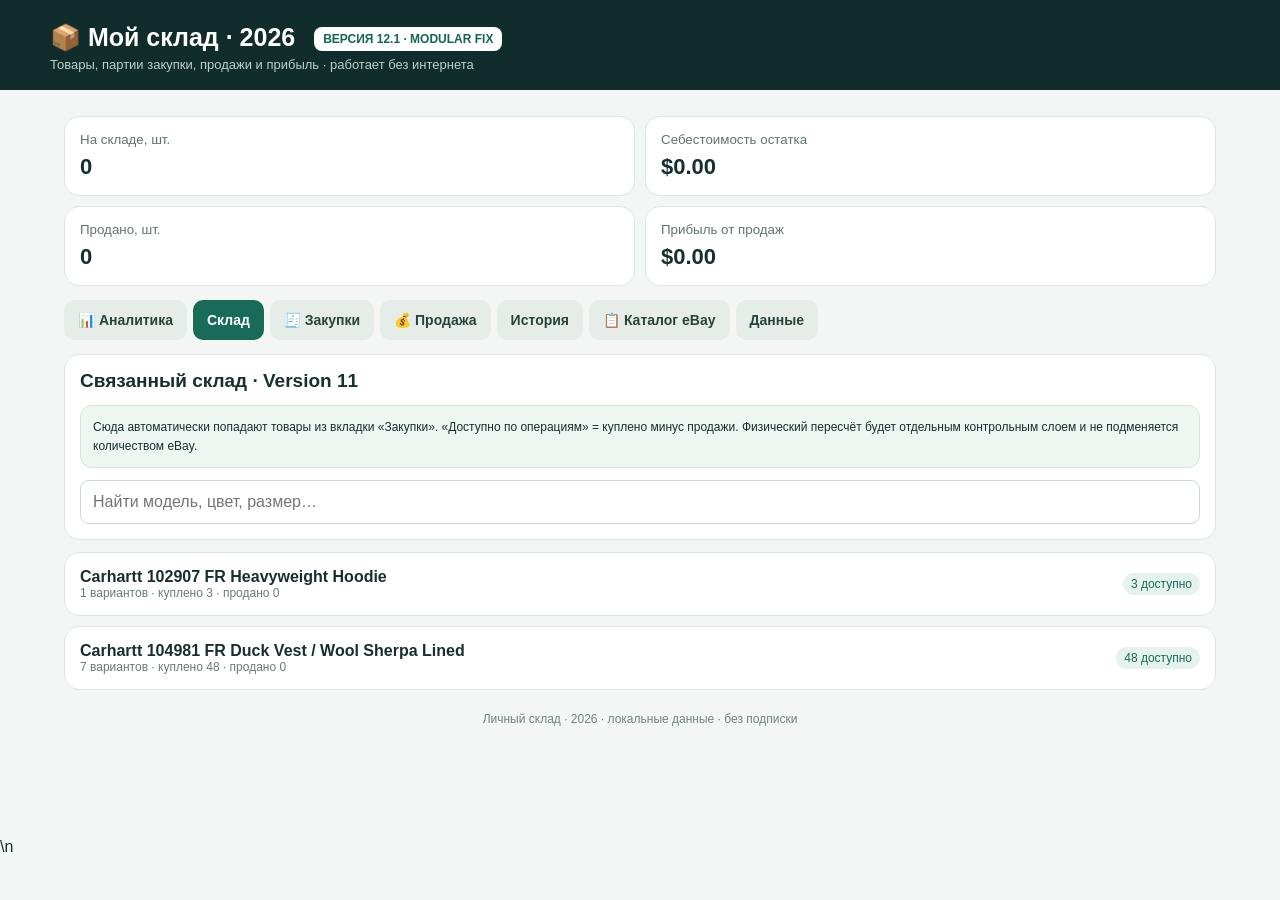
==== commit 44b5f1fc: "Add files via upload" ====
--- a/index.html
+++ b/index.html
@@ -1,5 +1,5 @@
 <!DOCTYPE html>
-<html lang="ru"><head><meta charset="utf-8"/><meta content="width=device-width,initial-scale=1,viewport-fit=cover" name="viewport"/><title>Мой склад · 2026 · Версия 12 Modular</title><meta content="#102c2b" name="theme-color"/><link href="css/app.css" rel="stylesheet"/></head><body><header><div style="max-width:850px;margin:auto"><h1>📦 Мой склад · 2026 <span class="version-marker">ВЕРСИЯ 12 · MODULAR</span></h1><p>Товары, партии закупки, продажи и прибыль · работает без интернета</p></div></header><main class="wrap"><div class="stats"><div class="stat"><small>На складе, шт.</small><strong id="sQty">0</strong></div><div class="stat"><small>Себестоимость остатка</small><strong id="sCost">$0</strong></div><div class="stat"><small>Продано, шт.</small><strong id="sSold">0</strong></div><div class="stat"><small>Прибыль от продаж</small><strong id="sProfit">$0</strong></div></div><nav><button data-tab="analytics">📊 Аналитика</button><button class="active" data-tab="stock">Склад</button><button data-tab="buy">🧾 Закупки</button><button data-tab="sell">💰 Продажа</button><button data-tab="sales">История</button><button data-tab="catalog">📋 Каталог eBay</button><button data-tab="settings">Данные</button></nav><section class="hidden" id="analytics"><div class="panel analytics-wrap"><h2>Куда вложены деньги</h2><p class="hintline">Состояние физического склада на текущий момент. Только подтверждённые остатки; непроверенные вещи не считаются нулевыми.</p><div class="dashboard-grid"><div class="dash-tile"><small>Физически подтверждено</small><strong id="aUnits">0 шт.</strong><em id="aUnitsNote">Пока не пересчитано</em></div><div class="dash-tile"><small>Известная себестоимость</small><strong id="aValue">$0.00</strong><em id="aValueNote">Не весь склад оценён</em></div><div class="dash-tile"><small>Вариантов проверено</small><strong id="aChecked">0 / 0</strong><em>Остальные требуют пересчёта</em></div><div class="dash-tile"><small>Залежавшийся товар</small><strong id="aOld">—</strong><em>Закуплен более года назад</em></div></div><div class="warn" id="aWarning">Сумма неполная, пока не указаны остатки и себестоимость всех вещей.</div></div><div class="panel"><h2>Возраст запасов</h2><p class="hintline">Возраст рассчитывается по датам закупок, а не по дате объявления на eBay. Если год неизвестен, товар попадает в «Дата неизвестна».</p><div class="age-bar" id="ageBar"></div><div class="age-legend" id="ageLegend"></div><div class="age-action" id="ageActions"></div><div id="ageItems"></div></div><div class="panel"><h2>Проверить предложение покупателя</h2><p class="hintline">Расчёт ориентировочный. После фактической продажи учитывай Order earnings из eBay — конечную сумму после удержаний.</p><div class="two"><div><label>Оффер покупателя, $</label><input id="offerPrice" min="0" placeholder="65" step="0.01" type="number"/></div><div><label>Закупка за штуку, $</label><input id="offerCost" min="0" placeholder="59.99" step="0.01" type="number"/></div><div><label>Оценка удержаний, %</label><input id="offerFee" max="99" min="0" step="0.1" type="number" value="15"/></div><div><label>Прочие удержания, $</label><input id="offerOther" min="0" step="0.01" type="number" value="0"/></div></div><div class="offer-box" id="offerResult">Введи цену оффера и себестоимость.</div></div></section><section id="stock"><div class="panel"><h2>Остатки товаров</h2><input id="search" placeholder="Поиск: Sherpa, Brown, XL…"/><div class="two"><div><label>Группировка</label><select id="group"><option value="variant">По модели / цвету / размеру</option><option value="model">По моделям</option></select></div><div><label>Показывать</label><select id="show"><option value="available">Только в наличии</option><option value="all">Все, включая проданные</option></select></div></div></div><div id="stockList"></div></section><section class="hidden" id="buy"><div class="panel"><h2>Добавить партию</h2><p class="muted">Одна запись — одинаковые модель, цвет, размер и закупочная цена. Другой размер или цена — новая партия.</p><form id="buyForm"><label>Модель / название *</label><input id="bModel" list="modelList" placeholder="Carhartt FR Sherpa Vest" required=""/><datalist id="modelList"></datalist><div class="two"><div><label>Цвет *</label><input id="bColor" placeholder="Brown" required=""/></div><div><label>Размер *</label><input id="bSize" placeholder="XL" required=""/></div></div><div class="two"><div><label>Количество *</label><input id="bQty" min="1" required="" step="1" type="number" value="1"/></div><div><label>Цена закупки за 1 шт., $ *</label><input id="bCost" min="0" placeholder="49.99" required="" step="0.01" type="number"/></div></div><div class="two"><div><label>Дата закупки</label><input id="bDate" type="date"/></div><div><label>Магазин</label><input id="bStore" placeholder="Sierra / Estate Sale"/></div></div><label>Комментарий / номер заказа</label><input id="bNote" placeholder="Например, E444... или gift card"/><div class="note">Если часть суммы оплачена подарочной картой, вводи фактическую себестоимость товара по выбранному принципу. Историю номинала и бонусов можно указать в комментарии.</div><div class="buttons"><button class="primary" type="submit">Сохранить закупку</button></div></form></div></section><section class="hidden" id="sell"><div class="panel"><h2>Записать продажу</h2><form id="sellForm"><label>Какой товар продан? *</label><select id="vVariant" required=""></select><label>Партия закупки (себестоимость подставляется автоматически)</label><select id="vBatch" required=""></select><div class="note" id="batchInfo" style="margin-top:10px">Выбери товар</div><div class="two"><div><label>Дата продажи</label><input id="vDate" type="date"/></div><div><label>Количество *</label><input id="vQty" min="1" required="" step="1" type="number" value="1"/></div></div><div class="two"><div><label>Цена продажи за 1 шт., $ *</label><input id="vPrice" min="0" placeholder="99.99" required="" step="0.01" type="number"/></div><div><label>Доставка, полученная от покупателя, всего $</label><input id="vShipping" min="0" step="0.01" type="number" value="0"/></div></div><div class="two"><div><label>Площадка</label><select id="vPlatform"><option>eBay</option><option>StockX</option><option>Poshmark</option><option>Mercari</option><option>Depop</option><option>Россия</option><option>Лично</option><option>Другое</option></select></div><div><label>Номер заказа / комментарий</label><input id="vNote" placeholder="Order ID"/></div></div><div class="note" id="salePreview" style="margin-top:12px">Заполни сумму продажи, чтобы увидеть прибыль.</div><div class="buttons"><button class="primary" type="submit">Сохранить продажу</button></div></form></div></section><section class="hidden" id="sales"><div class="panel"><h2>История продаж</h2><div class="two"><div><label>Месяц</label><input id="month" type="month"/></div><div><label>Площадка</label><select id="platformFilter"><option value="">Все</option><option>eBay</option><option>StockX</option><option>Poshmark</option><option>Mercari</option><option>Depop</option><option>Россия</option><option>Лично</option><option>Другое</option></select></div></div><div class="note" id="salesSummary" style="margin-top:12px"></div></div><div id="salesList"></div></section><section class="hidden" id="catalog"><div class="panel"><h2>Каталог товаров · eBay и домашний склад</h2><p class="small">Каждая карточка — модель товара; внутри отдельные цвета, размеры и объявления eBay. Количество eBay — <b>выставлено</b>, не физический остаток.</p><div class="warn">Физическое количество дома пока неизвестно. Не ставим его равным количеству eBay автоматически. Заполни после пересчёта. Изменения сохраняются только в браузере этого устройства.</div><div class="catalog-summary" id="catalogStats"></div><input id="catalogSearch" placeholder="Найти по названию, размеру, Item ID…"/><div class="two"><div><label>Показать</label><select id="catalogFilter"><option value="all">Все товары</option><option value="unchecked">Не проверены</option><option value="checked">Проверены</option></select></div><div><label>Сортировка</label><select id="catalogSort"><option value="name">По названию</option><option value="qty">По количеству на eBay</option></select></div></div><div class="buttons"><button class="secondary" id="catalogExport">Скачать резервную копию каталога</button><button class="secondary" id="catalogCsv">Экспорт каталога CSV</button></div><label>Обновить каталог новым отчётом All active listings CSV</label><input accept=".csv,text/csv" id="catalogImport" type="file"/><p class="muted">При обновлении сохраняются твои физические остатки и закупочные цены. Объявления, исчезнувшие из нового отчёта, помечаются как неактивные, но не удаляются.</p></div><div class="cat-groups" id="catalogGroups"></div><div id="catalogList"></div></section><section class="hidden" id="settings"><div class="panel"><h2>Резервная копия</h2><p class="small">Все записи хранятся в памяти браузера на этом устройстве. Сохраняй резервную копию после каждого существенного обновления. Открытие HTML-файла через приложение «Файлы» на iPhone может не обеспечить постоянное сохранение.</p><div class="buttons"><button class="primary" id="export">Скачать резервную копию JSON</button><button class="secondary" id="exportCsv">Экспорт склада CSV</button><button class="secondary" id="salesCsv">Экспорт продаж CSV</button></div><label>Восстановить из резервной копии JSON</label><input accept=".json,application/json" id="restore" type="file"/><p class="muted">Восстановление заменит текущие данные. Для переноса между устройствами используй резервную копию.</p></div><div class="panel legacy-batches-panel"><h2>Закупочные партии</h2><p class="muted">Здесь можно проверить отдельные закупки и удалить ошибочную партию, только если по ней нет продаж.</p><div id="batchList"></div></div></section><footer>Личный склад · 2026 · локальные данные · без подписки</footer></main>
+<html lang="ru"><head><meta charset="utf-8"/><meta content="width=device-width,initial-scale=1,viewport-fit=cover" name="viewport"/><title>Мой склад · 2026 · Версия 12.1 Modular Fix</title><meta content="#102c2b" name="theme-color"/><link href="css/app.css" rel="stylesheet"/></head><body><header><div style="max-width:850px;margin:auto"><h1>📦 Мой склад · 2026 <span class="version-marker">ВЕРСИЯ 12.1 · MODULAR FIX</span></h1><p>Товары, партии закупки, продажи и прибыль · работает без интернета</p></div></header><main class="wrap"><div class="stats"><div class="stat"><small>На складе, шт.</small><strong id="sQty">0</strong></div><div class="stat"><small>Себестоимость остатка</small><strong id="sCost">$0</strong></div><div class="stat"><small>Продано, шт.</small><strong id="sSold">0</strong></div><div class="stat"><small>Прибыль от продаж</small><strong id="sProfit">$0</strong></div></div><nav><button data-tab="analytics">📊 Аналитика</button><button class="active" data-tab="stock">Склад</button><button data-tab="buy">🧾 Закупки</button><button data-tab="sell">💰 Продажа</button><button data-tab="sales">История</button><button data-tab="catalog">📋 Каталог eBay</button><button data-tab="settings">Данные</button></nav><section class="hidden" id="analytics"><div class="panel analytics-wrap"><h2>Куда вложены деньги</h2><p class="hintline">Состояние физического склада на текущий момент. Только подтверждённые остатки; непроверенные вещи не считаются нулевыми.</p><div class="dashboard-grid"><div class="dash-tile"><small>Физически подтверждено</small><strong id="aUnits">0 шт.</strong><em id="aUnitsNote">Пока не пересчитано</em></div><div class="dash-tile"><small>Известная себестоимость</small><strong id="aValue">$0.00</strong><em id="aValueNote">Не весь склад оценён</em></div><div class="dash-tile"><small>Вариантов проверено</small><strong id="aChecked">0 / 0</strong><em>Остальные требуют пересчёта</em></div><div class="dash-tile"><small>Залежавшийся товар</small><strong id="aOld">—</strong><em>Закуплен более года назад</em></div></div><div class="warn" id="aWarning">Сумма неполная, пока не указаны остатки и себестоимость всех вещей.</div></div><div class="panel"><h2>Возраст запасов</h2><p class="hintline">Возраст рассчитывается по датам закупок, а не по дате объявления на eBay. Если год неизвестен, товар попадает в «Дата неизвестна».</p><div class="age-bar" id="ageBar"></div><div class="age-legend" id="ageLegend"></div><div class="age-action" id="ageActions"></div><div id="ageItems"></div></div><div class="panel"><h2>Проверить предложение покупателя</h2><p class="hintline">Расчёт ориентировочный. После фактической продажи учитывай Order earnings из eBay — конечную сумму после удержаний.</p><div class="two"><div><label>Оффер покупателя, $</label><input id="offerPrice" min="0" placeholder="65" step="0.01" type="number"/></div><div><label>Закупка за штуку, $</label><input id="offerCost" min="0" placeholder="59.99" step="0.01" type="number"/></div><div><label>Оценка удержаний, %</label><input id="offerFee" max="99" min="0" step="0.1" type="number" value="15"/></div><div><label>Прочие удержания, $</label><input id="offerOther" min="0" step="0.01" type="number" value="0"/></div></div><div class="offer-box" id="offerResult">Введи цену оффера и себестоимость.</div></div></section><section id="stock"><div class="panel"><h2>Остатки товаров</h2><input id="search" placeholder="Поиск: Sherpa, Brown, XL…"/><div class="two"><div><label>Группировка</label><select id="group"><option value="variant">По модели / цвету / размеру</option><option value="model">По моделям</option></select></div><div><label>Показывать</label><select id="show"><option value="available">Только в наличии</option><option value="all">Все, включая проданные</option></select></div></div></div><div id="stockList"></div></section><section class="hidden" id="buy"><div class="panel"><h2>Добавить партию</h2><p class="muted">Одна запись — одинаковые модель, цвет, размер и закупочная цена. Другой размер или цена — новая партия.</p><form id="buyForm"><label>Модель / название *</label><input id="bModel" list="modelList" placeholder="Carhartt FR Sherpa Vest" required=""/><datalist id="modelList"></datalist><div class="two"><div><label>Цвет *</label><input id="bColor" placeholder="Brown" required=""/></div><div><label>Размер *</label><input id="bSize" placeholder="XL" required=""/></div></div><div class="two"><div><label>Количество *</label><input id="bQty" min="1" required="" step="1" type="number" value="1"/></div><div><label>Цена закупки за 1 шт., $ *</label><input id="bCost" min="0" placeholder="49.99" required="" step="0.01" type="number"/></div></div><div class="two"><div><label>Дата закупки</label><input id="bDate" type="date"/></div><div><label>Магазин</label><input id="bStore" placeholder="Sierra / Estate Sale"/></div></div><label>Комментарий / номер заказа</label><input id="bNote" placeholder="Например, E444... или gift card"/><div class="note">Если часть суммы оплачена подарочной картой, вводи фактическую себестоимость товара по выбранному принципу. Историю номинала и бонусов можно указать в комментарии.</div><div class="buttons"><button class="primary" type="submit">Сохранить закупку</button></div></form></div></section><section class="hidden" id="sell"><div class="panel"><h2>Записать продажу</h2><form id="sellForm"><label>Какой товар продан? *</label><select id="vVariant" required=""></select><label>Партия закупки (себестоимость подставляется автоматически)</label><select id="vBatch" required=""></select><div class="note" id="batchInfo" style="margin-top:10px">Выбери товар</div><div class="two"><div><label>Дата продажи</label><input id="vDate" type="date"/></div><div><label>Количество *</label><input id="vQty" min="1" required="" step="1" type="number" value="1"/></div></div><div class="two"><div><label>Цена продажи за 1 шт., $ *</label><input id="vPrice" min="0" placeholder="99.99" required="" step="0.01" type="number"/></div><div><label>Доставка, полученная от покупателя, всего $</label><input id="vShipping" min="0" step="0.01" type="number" value="0"/></div></div><div class="two"><div><label>Площадка</label><select id="vPlatform"><option>eBay</option><option>StockX</option><option>Poshmark</option><option>Mercari</option><option>Depop</option><option>Россия</option><option>Лично</option><option>Другое</option></select></div><div><label>Номер заказа / комментарий</label><input id="vNote" placeholder="Order ID"/></div></div><div class="note" id="salePreview" style="margin-top:12px">Заполни сумму продажи, чтобы увидеть прибыль.</div><div class="buttons"><button class="primary" type="submit">Сохранить продажу</button></div></form></div></section><section class="hidden" id="sales"><div class="panel"><h2>История продаж</h2><div class="two"><div><label>Месяц</label><input id="month" type="month"/></div><div><label>Площадка</label><select id="platformFilter"><option value="">Все</option><option>eBay</option><option>StockX</option><option>Poshmark</option><option>Mercari</option><option>Depop</option><option>Россия</option><option>Лично</option><option>Другое</option></select></div></div><div class="note" id="salesSummary" style="margin-top:12px"></div></div><div id="salesList"></div></section><section class="hidden" id="catalog"><div class="panel"><h2>Каталог товаров · eBay и домашний склад</h2><p class="small">Каждая карточка — модель товара; внутри отдельные цвета, размеры и объявления eBay. Количество eBay — <b>выставлено</b>, не физический остаток.</p><div class="warn">Физическое количество дома пока неизвестно. Не ставим его равным количеству eBay автоматически. Заполни после пересчёта. Изменения сохраняются только в браузере этого устройства.</div><div class="catalog-summary" id="catalogStats"></div><input id="catalogSearch" placeholder="Найти по названию, размеру, Item ID…"/><div class="two"><div><label>Показать</label><select id="catalogFilter"><option value="all">Все товары</option><option value="unchecked">Не проверены</option><option value="checked">Проверены</option></select></div><div><label>Сортировка</label><select id="catalogSort"><option value="name">По названию</option><option value="qty">По количеству на eBay</option></select></div></div><div class="buttons"><button class="secondary" id="catalogExport">Скачать резервную копию каталога</button><button class="secondary" id="catalogCsv">Экспорт каталога CSV</button></div><label>Обновить каталог новым отчётом All active listings CSV</label><input accept=".csv,text/csv" id="catalogImport" type="file"/><p class="muted">При обновлении сохраняются твои физические остатки и закупочные цены. Объявления, исчезнувшие из нового отчёта, помечаются как неактивные, но не удаляются.</p></div><div class="cat-groups" id="catalogGroups"></div><div id="catalogList"></div></section><section class="hidden" id="settings"><div class="panel"><h2>Резервная копия</h2><p class="small">Все записи хранятся в памяти браузера на этом устройстве. Сохраняй резервную копию после каждого существенного обновления. Открытие HTML-файла через приложение «Файлы» на iPhone может не обеспечить постоянное сохранение.</p><div class="buttons"><button class="primary" id="export">Скачать резервную копию JSON</button><button class="secondary" id="exportCsv">Экспорт склада CSV</button><button class="secondary" id="salesCsv">Экспорт продаж CSV</button></div><label>Восстановить из резервной копии JSON</label><input accept=".json,application/json" id="restore" type="file"/><p class="muted">Восстановление заменит текущие данные. Для переноса между устройствами используй резервную копию.</p></div><div class="panel legacy-batches-panel"><h2>Закупочные партии</h2><p class="muted">Здесь можно проверить отдельные закупки и удалить ошибочную партию, только если по ней нет продаж.</p><div id="batchList"></div></div></section><footer>Личный склад · 2026 · локальные данные · без подписки</footer></main>
 
 
 
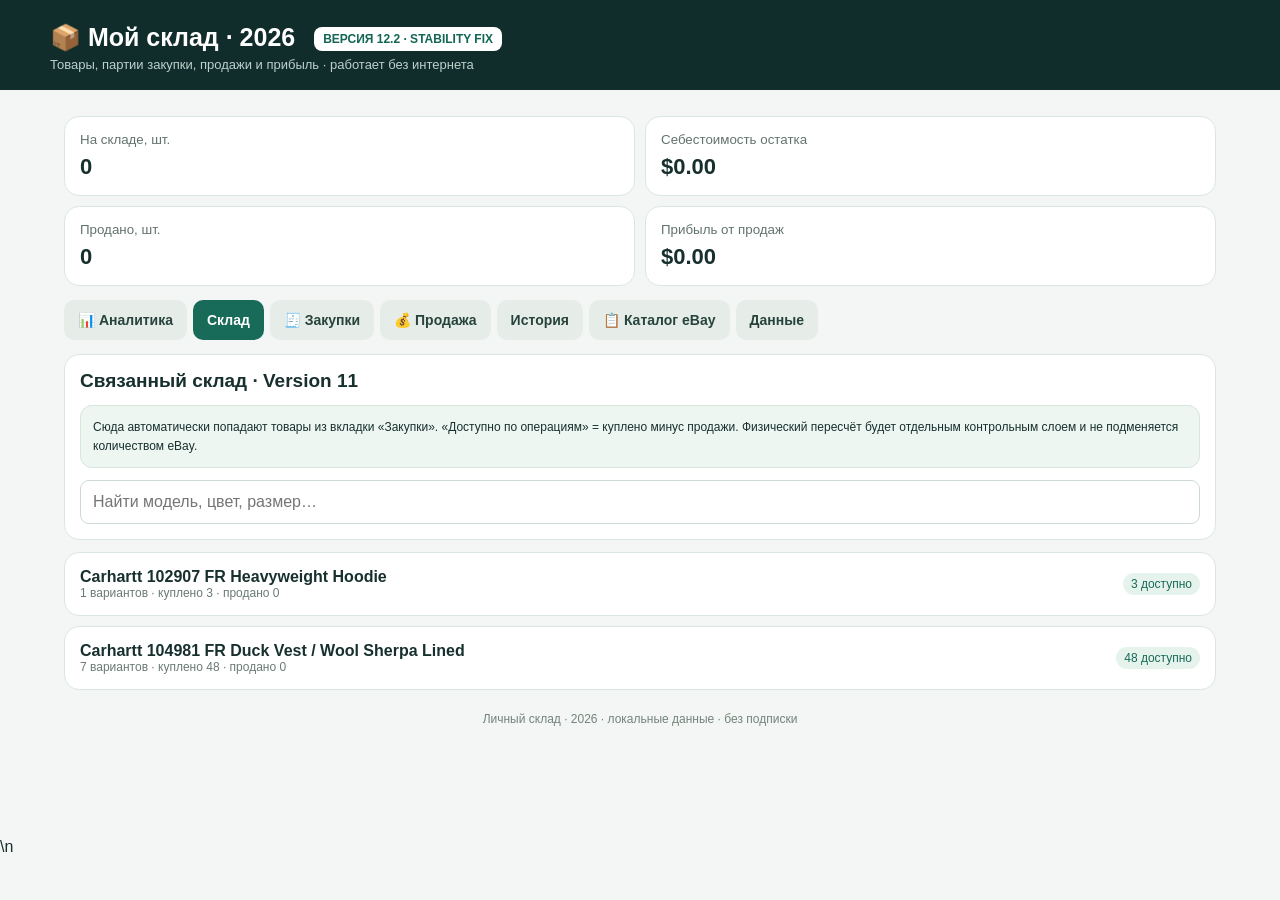
==== commit 38695e72: "Add files via upload" ====
--- a/index.html
+++ b/index.html
@@ -1,5 +1,5 @@
 <!DOCTYPE html>
-<html lang="ru"><head><meta charset="utf-8"/><meta content="width=device-width,initial-scale=1,viewport-fit=cover" name="viewport"/><title>Мой склад · 2026 · Версия 12.1 Modular Fix</title><meta content="#102c2b" name="theme-color"/><link href="css/app.css" rel="stylesheet"/></head><body><header><div style="max-width:850px;margin:auto"><h1>📦 Мой склад · 2026 <span class="version-marker">ВЕРСИЯ 12.1 · MODULAR FIX</span></h1><p>Товары, партии закупки, продажи и прибыль · работает без интернета</p></div></header><main class="wrap"><div class="stats"><div class="stat"><small>На складе, шт.</small><strong id="sQty">0</strong></div><div class="stat"><small>Себестоимость остатка</small><strong id="sCost">$0</strong></div><div class="stat"><small>Продано, шт.</small><strong id="sSold">0</strong></div><div class="stat"><small>Прибыль от продаж</small><strong id="sProfit">$0</strong></div></div><nav><button data-tab="analytics">📊 Аналитика</button><button class="active" data-tab="stock">Склад</button><button data-tab="buy">🧾 Закупки</button><button data-tab="sell">💰 Продажа</button><button data-tab="sales">История</button><button data-tab="catalog">📋 Каталог eBay</button><button data-tab="settings">Данные</button></nav><section class="hidden" id="analytics"><div class="panel analytics-wrap"><h2>Куда вложены деньги</h2><p class="hintline">Состояние физического склада на текущий момент. Только подтверждённые остатки; непроверенные вещи не считаются нулевыми.</p><div class="dashboard-grid"><div class="dash-tile"><small>Физически подтверждено</small><strong id="aUnits">0 шт.</strong><em id="aUnitsNote">Пока не пересчитано</em></div><div class="dash-tile"><small>Известная себестоимость</small><strong id="aValue">$0.00</strong><em id="aValueNote">Не весь склад оценён</em></div><div class="dash-tile"><small>Вариантов проверено</small><strong id="aChecked">0 / 0</strong><em>Остальные требуют пересчёта</em></div><div class="dash-tile"><small>Залежавшийся товар</small><strong id="aOld">—</strong><em>Закуплен более года назад</em></div></div><div class="warn" id="aWarning">Сумма неполная, пока не указаны остатки и себестоимость всех вещей.</div></div><div class="panel"><h2>Возраст запасов</h2><p class="hintline">Возраст рассчитывается по датам закупок, а не по дате объявления на eBay. Если год неизвестен, товар попадает в «Дата неизвестна».</p><div class="age-bar" id="ageBar"></div><div class="age-legend" id="ageLegend"></div><div class="age-action" id="ageActions"></div><div id="ageItems"></div></div><div class="panel"><h2>Проверить предложение покупателя</h2><p class="hintline">Расчёт ориентировочный. После фактической продажи учитывай Order earnings из eBay — конечную сумму после удержаний.</p><div class="two"><div><label>Оффер покупателя, $</label><input id="offerPrice" min="0" placeholder="65" step="0.01" type="number"/></div><div><label>Закупка за штуку, $</label><input id="offerCost" min="0" placeholder="59.99" step="0.01" type="number"/></div><div><label>Оценка удержаний, %</label><input id="offerFee" max="99" min="0" step="0.1" type="number" value="15"/></div><div><label>Прочие удержания, $</label><input id="offerOther" min="0" step="0.01" type="number" value="0"/></div></div><div class="offer-box" id="offerResult">Введи цену оффера и себестоимость.</div></div></section><section id="stock"><div class="panel"><h2>Остатки товаров</h2><input id="search" placeholder="Поиск: Sherpa, Brown, XL…"/><div class="two"><div><label>Группировка</label><select id="group"><option value="variant">По модели / цвету / размеру</option><option value="model">По моделям</option></select></div><div><label>Показывать</label><select id="show"><option value="available">Только в наличии</option><option value="all">Все, включая проданные</option></select></div></div></div><div id="stockList"></div></section><section class="hidden" id="buy"><div class="panel"><h2>Добавить партию</h2><p class="muted">Одна запись — одинаковые модель, цвет, размер и закупочная цена. Другой размер или цена — новая партия.</p><form id="buyForm"><label>Модель / название *</label><input id="bModel" list="modelList" placeholder="Carhartt FR Sherpa Vest" required=""/><datalist id="modelList"></datalist><div class="two"><div><label>Цвет *</label><input id="bColor" placeholder="Brown" required=""/></div><div><label>Размер *</label><input id="bSize" placeholder="XL" required=""/></div></div><div class="two"><div><label>Количество *</label><input id="bQty" min="1" required="" step="1" type="number" value="1"/></div><div><label>Цена закупки за 1 шт., $ *</label><input id="bCost" min="0" placeholder="49.99" required="" step="0.01" type="number"/></div></div><div class="two"><div><label>Дата закупки</label><input id="bDate" type="date"/></div><div><label>Магазин</label><input id="bStore" placeholder="Sierra / Estate Sale"/></div></div><label>Комментарий / номер заказа</label><input id="bNote" placeholder="Например, E444... или gift card"/><div class="note">Если часть суммы оплачена подарочной картой, вводи фактическую себестоимость товара по выбранному принципу. Историю номинала и бонусов можно указать в комментарии.</div><div class="buttons"><button class="primary" type="submit">Сохранить закупку</button></div></form></div></section><section class="hidden" id="sell"><div class="panel"><h2>Записать продажу</h2><form id="sellForm"><label>Какой товар продан? *</label><select id="vVariant" required=""></select><label>Партия закупки (себестоимость подставляется автоматически)</label><select id="vBatch" required=""></select><div class="note" id="batchInfo" style="margin-top:10px">Выбери товар</div><div class="two"><div><label>Дата продажи</label><input id="vDate" type="date"/></div><div><label>Количество *</label><input id="vQty" min="1" required="" step="1" type="number" value="1"/></div></div><div class="two"><div><label>Цена продажи за 1 шт., $ *</label><input id="vPrice" min="0" placeholder="99.99" required="" step="0.01" type="number"/></div><div><label>Доставка, полученная от покупателя, всего $</label><input id="vShipping" min="0" step="0.01" type="number" value="0"/></div></div><div class="two"><div><label>Площадка</label><select id="vPlatform"><option>eBay</option><option>StockX</option><option>Poshmark</option><option>Mercari</option><option>Depop</option><option>Россия</option><option>Лично</option><option>Другое</option></select></div><div><label>Номер заказа / комментарий</label><input id="vNote" placeholder="Order ID"/></div></div><div class="note" id="salePreview" style="margin-top:12px">Заполни сумму продажи, чтобы увидеть прибыль.</div><div class="buttons"><button class="primary" type="submit">Сохранить продажу</button></div></form></div></section><section class="hidden" id="sales"><div class="panel"><h2>История продаж</h2><div class="two"><div><label>Месяц</label><input id="month" type="month"/></div><div><label>Площадка</label><select id="platformFilter"><option value="">Все</option><option>eBay</option><option>StockX</option><option>Poshmark</option><option>Mercari</option><option>Depop</option><option>Россия</option><option>Лично</option><option>Другое</option></select></div></div><div class="note" id="salesSummary" style="margin-top:12px"></div></div><div id="salesList"></div></section><section class="hidden" id="catalog"><div class="panel"><h2>Каталог товаров · eBay и домашний склад</h2><p class="small">Каждая карточка — модель товара; внутри отдельные цвета, размеры и объявления eBay. Количество eBay — <b>выставлено</b>, не физический остаток.</p><div class="warn">Физическое количество дома пока неизвестно. Не ставим его равным количеству eBay автоматически. Заполни после пересчёта. Изменения сохраняются только в браузере этого устройства.</div><div class="catalog-summary" id="catalogStats"></div><input id="catalogSearch" placeholder="Найти по названию, размеру, Item ID…"/><div class="two"><div><label>Показать</label><select id="catalogFilter"><option value="all">Все товары</option><option value="unchecked">Не проверены</option><option value="checked">Проверены</option></select></div><div><label>Сортировка</label><select id="catalogSort"><option value="name">По названию</option><option value="qty">По количеству на eBay</option></select></div></div><div class="buttons"><button class="secondary" id="catalogExport">Скачать резервную копию каталога</button><button class="secondary" id="catalogCsv">Экспорт каталога CSV</button></div><label>Обновить каталог новым отчётом All active listings CSV</label><input accept=".csv,text/csv" id="catalogImport" type="file"/><p class="muted">При обновлении сохраняются твои физические остатки и закупочные цены. Объявления, исчезнувшие из нового отчёта, помечаются как неактивные, но не удаляются.</p></div><div class="cat-groups" id="catalogGroups"></div><div id="catalogList"></div></section><section class="hidden" id="settings"><div class="panel"><h2>Резервная копия</h2><p class="small">Все записи хранятся в памяти браузера на этом устройстве. Сохраняй резервную копию после каждого существенного обновления. Открытие HTML-файла через приложение «Файлы» на iPhone может не обеспечить постоянное сохранение.</p><div class="buttons"><button class="primary" id="export">Скачать резервную копию JSON</button><button class="secondary" id="exportCsv">Экспорт склада CSV</button><button class="secondary" id="salesCsv">Экспорт продаж CSV</button></div><label>Восстановить из резервной копии JSON</label><input accept=".json,application/json" id="restore" type="file"/><p class="muted">Восстановление заменит текущие данные. Для переноса между устройствами используй резервную копию.</p></div><div class="panel legacy-batches-panel"><h2>Закупочные партии</h2><p class="muted">Здесь можно проверить отдельные закупки и удалить ошибочную партию, только если по ней нет продаж.</p><div id="batchList"></div></div></section><footer>Личный склад · 2026 · локальные данные · без подписки</footer></main>
+<html lang="ru"><head><meta charset="utf-8"/><meta content="width=device-width,initial-scale=1,viewport-fit=cover" name="viewport"/><title>Мой склад · 2026 · Версия 12.2 Modular Fix</title><meta content="#102c2b" name="theme-color"/><link href="css/app.css" rel="stylesheet"/></head><body><header><div style="max-width:850px;margin:auto"><h1>📦 Мой склад · 2026 <span class="version-marker">ВЕРСИЯ 12.2 · STABILITY FIX</span></h1><p>Товары, партии закупки, продажи и прибыль · работает без интернета</p></div></header><main class="wrap"><div class="stats"><div class="stat"><small>На складе, шт.</small><strong id="sQty">0</strong></div><div class="stat"><small>Себестоимость остатка</small><strong id="sCost">$0</strong></div><div class="stat"><small>Продано, шт.</small><strong id="sSold">0</strong></div><div class="stat"><small>Прибыль от продаж</small><strong id="sProfit">$0</strong></div></div><nav><button data-tab="analytics">📊 Аналитика</button><button class="active" data-tab="stock">Склад</button><button data-tab="buy">🧾 Закупки</button><button data-tab="sell">💰 Продажа</button><button data-tab="sales">История</button><button data-tab="catalog">📋 Каталог eBay</button><button data-tab="settings">Данные</button></nav><section class="hidden" id="analytics"><div class="panel analytics-wrap"><h2>Куда вложены деньги</h2><p class="hintline">Состояние физического склада на текущий момент. Только подтверждённые остатки; непроверенные вещи не считаются нулевыми.</p><div class="dashboard-grid"><div class="dash-tile"><small>Физически подтверждено</small><strong id="aUnits">0 шт.</strong><em id="aUnitsNote">Пока не пересчитано</em></div><div class="dash-tile"><small>Известная себестоимость</small><strong id="aValue">$0.00</strong><em id="aValueNote">Не весь склад оценён</em></div><div class="dash-tile"><small>Вариантов проверено</small><strong id="aChecked">0 / 0</strong><em>Остальные требуют пересчёта</em></div><div class="dash-tile"><small>Залежавшийся товар</small><strong id="aOld">—</strong><em>Закуплен более года назад</em></div></div><div class="warn" id="aWarning">Сумма неполная, пока не указаны остатки и себестоимость всех вещей.</div></div><div class="panel"><h2>Возраст запасов</h2><p class="hintline">Возраст рассчитывается по датам закупок, а не по дате объявления на eBay. Если год неизвестен, товар попадает в «Дата неизвестна».</p><div class="age-bar" id="ageBar"></div><div class="age-legend" id="ageLegend"></div><div class="age-action" id="ageActions"></div><div id="ageItems"></div></div><div class="panel"><h2>Проверить предложение покупателя</h2><p class="hintline">Расчёт ориентировочный. После фактической продажи учитывай Order earnings из eBay — конечную сумму после удержаний.</p><div class="two"><div><label>Оффер покупателя, $</label><input id="offerPrice" min="0" placeholder="65" step="0.01" type="number"/></div><div><label>Закупка за штуку, $</label><input id="offerCost" min="0" placeholder="59.99" step="0.01" type="number"/></div><div><label>Оценка удержаний, %</label><input id="offerFee" max="99" min="0" step="0.1" type="number" value="15"/></div><div><label>Прочие удержания, $</label><input id="offerOther" min="0" step="0.01" type="number" value="0"/></div></div><div class="offer-box" id="offerResult">Введи цену оффера и себестоимость.</div></div></section><section id="stock"><div class="panel"><h2>Остатки товаров</h2><input id="search" placeholder="Поиск: Sherpa, Brown, XL…"/><div class="two"><div><label>Группировка</label><select id="group"><option value="variant">По модели / цвету / размеру</option><option value="model">По моделям</option></select></div><div><label>Показывать</label><select id="show"><option value="available">Только в наличии</option><option value="all">Все, включая проданные</option></select></div></div></div><div id="stockList"></div></section><section class="hidden" id="buy"><div class="panel"><h2>Добавить партию</h2><p class="muted">Одна запись — одинаковые модель, цвет, размер и закупочная цена. Другой размер или цена — новая партия.</p><form id="buyForm"><label>Модель / название *</label><input id="bModel" list="modelList" placeholder="Carhartt FR Sherpa Vest" required=""/><datalist id="modelList"></datalist><div class="two"><div><label>Цвет *</label><input id="bColor" placeholder="Brown" required=""/></div><div><label>Размер *</label><input id="bSize" placeholder="XL" required=""/></div></div><div class="two"><div><label>Количество *</label><input id="bQty" min="1" required="" step="1" type="number" value="1"/></div><div><label>Цена закупки за 1 шт., $ *</label><input id="bCost" min="0" placeholder="49.99" required="" step="0.01" type="number"/></div></div><div class="two"><div><label>Дата закупки</label><input id="bDate" type="date"/></div><div><label>Магазин</label><input id="bStore" placeholder="Sierra / Estate Sale"/></div></div><label>Комментарий / номер заказа</label><input id="bNote" placeholder="Например, E444... или gift card"/><div class="note">Если часть суммы оплачена подарочной картой, вводи фактическую себестоимость товара по выбранному принципу. Историю номинала и бонусов можно указать в комментарии.</div><div class="buttons"><button class="primary" type="submit">Сохранить закупку</button></div></form></div></section><section class="hidden" id="sell"><div class="panel"><h2>Записать продажу</h2><form id="sellForm"><label>Какой товар продан? *</label><select id="vVariant" required=""></select><label>Партия закупки (себестоимость подставляется автоматически)</label><select id="vBatch" required=""></select><div class="note" id="batchInfo" style="margin-top:10px">Выбери товар</div><div class="two"><div><label>Дата продажи</label><input id="vDate" type="date"/></div><div><label>Количество *</label><input id="vQty" min="1" required="" step="1" type="number" value="1"/></div></div><div class="two"><div><label>Цена продажи за 1 шт., $ *</label><input id="vPrice" min="0" placeholder="99.99" required="" step="0.01" type="number"/></div><div><label>Доставка, полученная от покупателя, всего $</label><input id="vShipping" min="0" step="0.01" type="number" value="0"/></div></div><div class="two"><div><label>Площадка</label><select id="vPlatform"><option>eBay</option><option>StockX</option><option>Poshmark</option><option>Mercari</option><option>Depop</option><option>Россия</option><option>Лично</option><option>Другое</option></select></div><div><label>Номер заказа / комментарий</label><input id="vNote" placeholder="Order ID"/></div></div><div class="note" id="salePreview" style="margin-top:12px">Заполни сумму продажи, чтобы увидеть прибыль.</div><div class="buttons"><button class="primary" type="submit">Сохранить продажу</button></div></form></div></section><section class="hidden" id="sales"><div class="panel"><h2>История продаж</h2><div class="two"><div><label>Месяц</label><input id="month" type="month"/></div><div><label>Площадка</label><select id="platformFilter"><option value="">Все</option><option>eBay</option><option>StockX</option><option>Poshmark</option><option>Mercari</option><option>Depop</option><option>Россия</option><option>Лично</option><option>Другое</option></select></div></div><div class="note" id="salesSummary" style="margin-top:12px"></div></div><div id="salesList"></div></section><section class="hidden" id="catalog"><div class="panel"><h2>Каталог товаров · eBay и домашний склад</h2><p class="small">Каждая карточка — модель товара; внутри отдельные цвета, размеры и объявления eBay. Количество eBay — <b>выставлено</b>, не физический остаток.</p><div class="warn">Физическое количество дома пока неизвестно. Не ставим его равным количеству eBay автоматически. Заполни после пересчёта. Изменения сохраняются только в браузере этого устройства.</div><div class="catalog-summary" id="catalogStats"></div><input id="catalogSearch" placeholder="Найти по названию, размеру, Item ID…"/><div class="two"><div><label>Показать</label><select id="catalogFilter"><option value="all">Все товары</option><option value="unchecked">Не проверены</option><option value="checked">Проверены</option></select></div><div><label>Сортировка</label><select id="catalogSort"><option value="name">По названию</option><option value="qty">По количеству на eBay</option></select></div></div><div class="buttons"><button class="secondary" id="catalogExport">Скачать резервную копию каталога</button><button class="secondary" id="catalogCsv">Экспорт каталога CSV</button></div><label>Обновить каталог новым отчётом All active listings CSV</label><input accept=".csv,text/csv" id="catalogImport" type="file"/><p class="muted">При обновлении сохраняются твои физические остатки и закупочные цены. Объявления, исчезнувшие из нового отчёта, помечаются как неактивные, но не удаляются.</p></div><div class="cat-groups" id="catalogGroups"></div><div id="catalogList"></div></section><section class="hidden" id="settings"><div class="panel"><h2>Резервная копия</h2><p class="small">Все записи хранятся в памяти браузера на этом устройстве. Сохраняй резервную копию после каждого существенного обновления. Открытие HTML-файла через приложение «Файлы» на iPhone может не обеспечить постоянное сохранение.</p><div class="buttons"><button class="primary" id="export">Скачать резервную копию JSON</button><button class="secondary" id="exportCsv">Экспорт склада CSV</button><button class="secondary" id="salesCsv">Экспорт продаж CSV</button></div><label>Восстановить из резервной копии JSON</label><input accept=".json,application/json" id="restore" type="file"/><p class="muted">Восстановление заменит текущие данные. Для переноса между устройствами используй резервную копию.</p></div><div class="panel legacy-batches-panel"><h2>Закупочные партии</h2><p class="muted">Здесь можно проверить отдельные закупки и удалить ошибочную партию, только если по ней нет продаж.</p><div id="batchList"></div></div></section><footer>Личный склад · 2026 · локальные данные · без подписки</footer></main>
 
 
 
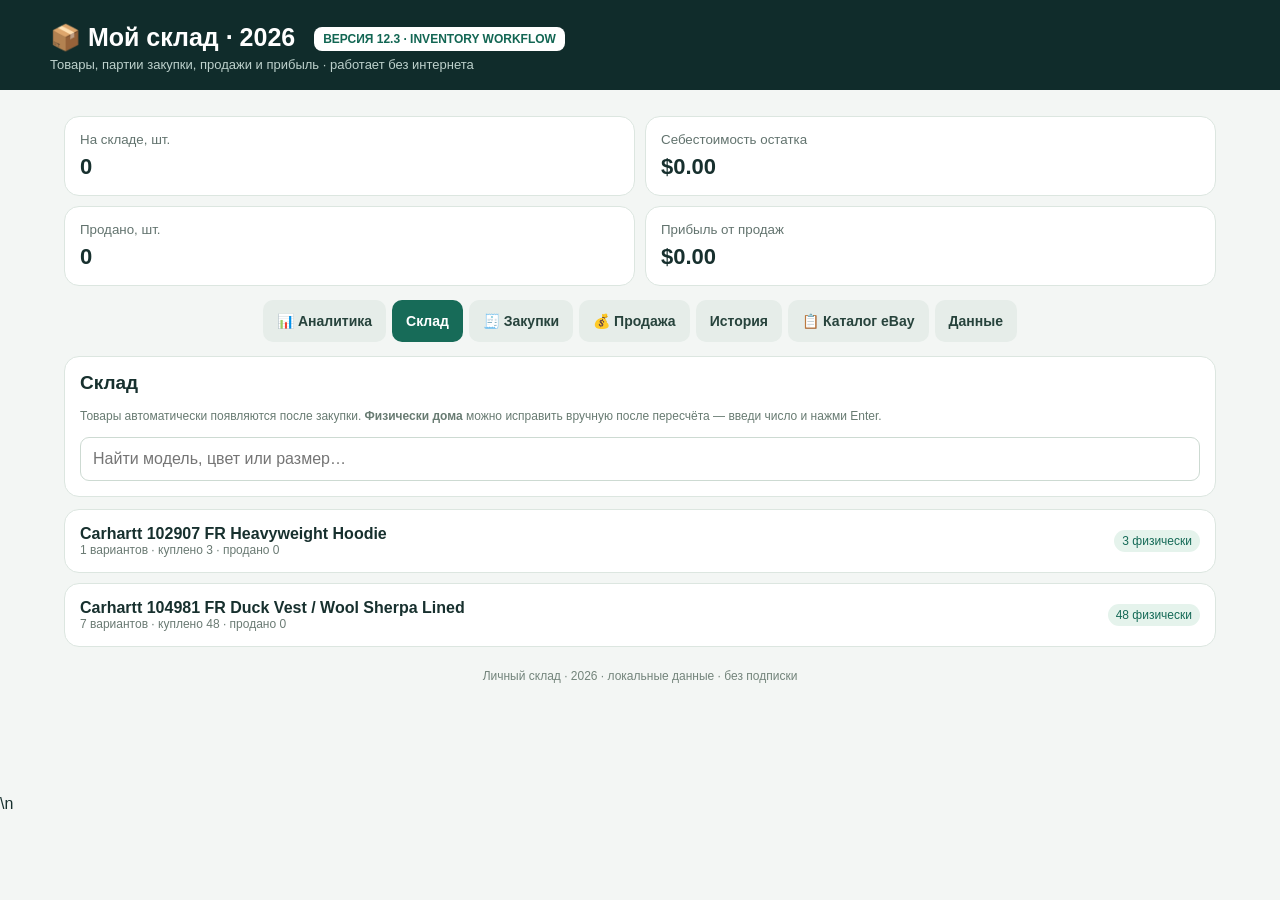
==== commit bc37b266: "Add files via upload" ====
--- a/index.html
+++ b/index.html
@@ -1,5 +1,5 @@
 <!DOCTYPE html>
-<html lang="ru"><head><meta charset="utf-8"/><meta content="width=device-width,initial-scale=1,viewport-fit=cover" name="viewport"/><title>Мой склад · 2026 · Версия 12.2 Modular Fix</title><meta content="#102c2b" name="theme-color"/><link href="css/app.css" rel="stylesheet"/></head><body><header><div style="max-width:850px;margin:auto"><h1>📦 Мой склад · 2026 <span class="version-marker">ВЕРСИЯ 12.2 · STABILITY FIX</span></h1><p>Товары, партии закупки, продажи и прибыль · работает без интернета</p></div></header><main class="wrap"><div class="stats"><div class="stat"><small>На складе, шт.</small><strong id="sQty">0</strong></div><div class="stat"><small>Себестоимость остатка</small><strong id="sCost">$0</strong></div><div class="stat"><small>Продано, шт.</small><strong id="sSold">0</strong></div><div class="stat"><small>Прибыль от продаж</small><strong id="sProfit">$0</strong></div></div><nav><button data-tab="analytics">📊 Аналитика</button><button class="active" data-tab="stock">Склад</button><button data-tab="buy">🧾 Закупки</button><button data-tab="sell">💰 Продажа</button><button data-tab="sales">История</button><button data-tab="catalog">📋 Каталог eBay</button><button data-tab="settings">Данные</button></nav><section class="hidden" id="analytics"><div class="panel analytics-wrap"><h2>Куда вложены деньги</h2><p class="hintline">Состояние физического склада на текущий момент. Только подтверждённые остатки; непроверенные вещи не считаются нулевыми.</p><div class="dashboard-grid"><div class="dash-tile"><small>Физически подтверждено</small><strong id="aUnits">0 шт.</strong><em id="aUnitsNote">Пока не пересчитано</em></div><div class="dash-tile"><small>Известная себестоимость</small><strong id="aValue">$0.00</strong><em id="aValueNote">Не весь склад оценён</em></div><div class="dash-tile"><small>Вариантов проверено</small><strong id="aChecked">0 / 0</strong><em>Остальные требуют пересчёта</em></div><div class="dash-tile"><small>Залежавшийся товар</small><strong id="aOld">—</strong><em>Закуплен более года назад</em></div></div><div class="warn" id="aWarning">Сумма неполная, пока не указаны остатки и себестоимость всех вещей.</div></div><div class="panel"><h2>Возраст запасов</h2><p class="hintline">Возраст рассчитывается по датам закупок, а не по дате объявления на eBay. Если год неизвестен, товар попадает в «Дата неизвестна».</p><div class="age-bar" id="ageBar"></div><div class="age-legend" id="ageLegend"></div><div class="age-action" id="ageActions"></div><div id="ageItems"></div></div><div class="panel"><h2>Проверить предложение покупателя</h2><p class="hintline">Расчёт ориентировочный. После фактической продажи учитывай Order earnings из eBay — конечную сумму после удержаний.</p><div class="two"><div><label>Оффер покупателя, $</label><input id="offerPrice" min="0" placeholder="65" step="0.01" type="number"/></div><div><label>Закупка за штуку, $</label><input id="offerCost" min="0" placeholder="59.99" step="0.01" type="number"/></div><div><label>Оценка удержаний, %</label><input id="offerFee" max="99" min="0" step="0.1" type="number" value="15"/></div><div><label>Прочие удержания, $</label><input id="offerOther" min="0" step="0.01" type="number" value="0"/></div></div><div class="offer-box" id="offerResult">Введи цену оффера и себестоимость.</div></div></section><section id="stock"><div class="panel"><h2>Остатки товаров</h2><input id="search" placeholder="Поиск: Sherpa, Brown, XL…"/><div class="two"><div><label>Группировка</label><select id="group"><option value="variant">По модели / цвету / размеру</option><option value="model">По моделям</option></select></div><div><label>Показывать</label><select id="show"><option value="available">Только в наличии</option><option value="all">Все, включая проданные</option></select></div></div></div><div id="stockList"></div></section><section class="hidden" id="buy"><div class="panel"><h2>Добавить партию</h2><p class="muted">Одна запись — одинаковые модель, цвет, размер и закупочная цена. Другой размер или цена — новая партия.</p><form id="buyForm"><label>Модель / название *</label><input id="bModel" list="modelList" placeholder="Carhartt FR Sherpa Vest" required=""/><datalist id="modelList"></datalist><div class="two"><div><label>Цвет *</label><input id="bColor" placeholder="Brown" required=""/></div><div><label>Размер *</label><input id="bSize" placeholder="XL" required=""/></div></div><div class="two"><div><label>Количество *</label><input id="bQty" min="1" required="" step="1" type="number" value="1"/></div><div><label>Цена закупки за 1 шт., $ *</label><input id="bCost" min="0" placeholder="49.99" required="" step="0.01" type="number"/></div></div><div class="two"><div><label>Дата закупки</label><input id="bDate" type="date"/></div><div><label>Магазин</label><input id="bStore" placeholder="Sierra / Estate Sale"/></div></div><label>Комментарий / номер заказа</label><input id="bNote" placeholder="Например, E444... или gift card"/><div class="note">Если часть суммы оплачена подарочной картой, вводи фактическую себестоимость товара по выбранному принципу. Историю номинала и бонусов можно указать в комментарии.</div><div class="buttons"><button class="primary" type="submit">Сохранить закупку</button></div></form></div></section><section class="hidden" id="sell"><div class="panel"><h2>Записать продажу</h2><form id="sellForm"><label>Какой товар продан? *</label><select id="vVariant" required=""></select><label>Партия закупки (себестоимость подставляется автоматически)</label><select id="vBatch" required=""></select><div class="note" id="batchInfo" style="margin-top:10px">Выбери товар</div><div class="two"><div><label>Дата продажи</label><input id="vDate" type="date"/></div><div><label>Количество *</label><input id="vQty" min="1" required="" step="1" type="number" value="1"/></div></div><div class="two"><div><label>Цена продажи за 1 шт., $ *</label><input id="vPrice" min="0" placeholder="99.99" required="" step="0.01" type="number"/></div><div><label>Доставка, полученная от покупателя, всего $</label><input id="vShipping" min="0" step="0.01" type="number" value="0"/></div></div><div class="two"><div><label>Площадка</label><select id="vPlatform"><option>eBay</option><option>StockX</option><option>Poshmark</option><option>Mercari</option><option>Depop</option><option>Россия</option><option>Лично</option><option>Другое</option></select></div><div><label>Номер заказа / комментарий</label><input id="vNote" placeholder="Order ID"/></div></div><div class="note" id="salePreview" style="margin-top:12px">Заполни сумму продажи, чтобы увидеть прибыль.</div><div class="buttons"><button class="primary" type="submit">Сохранить продажу</button></div></form></div></section><section class="hidden" id="sales"><div class="panel"><h2>История продаж</h2><div class="two"><div><label>Месяц</label><input id="month" type="month"/></div><div><label>Площадка</label><select id="platformFilter"><option value="">Все</option><option>eBay</option><option>StockX</option><option>Poshmark</option><option>Mercari</option><option>Depop</option><option>Россия</option><option>Лично</option><option>Другое</option></select></div></div><div class="note" id="salesSummary" style="margin-top:12px"></div></div><div id="salesList"></div></section><section class="hidden" id="catalog"><div class="panel"><h2>Каталог товаров · eBay и домашний склад</h2><p class="small">Каждая карточка — модель товара; внутри отдельные цвета, размеры и объявления eBay. Количество eBay — <b>выставлено</b>, не физический остаток.</p><div class="warn">Физическое количество дома пока неизвестно. Не ставим его равным количеству eBay автоматически. Заполни после пересчёта. Изменения сохраняются только в браузере этого устройства.</div><div class="catalog-summary" id="catalogStats"></div><input id="catalogSearch" placeholder="Найти по названию, размеру, Item ID…"/><div class="two"><div><label>Показать</label><select id="catalogFilter"><option value="all">Все товары</option><option value="unchecked">Не проверены</option><option value="checked">Проверены</option></select></div><div><label>Сортировка</label><select id="catalogSort"><option value="name">По названию</option><option value="qty">По количеству на eBay</option></select></div></div><div class="buttons"><button class="secondary" id="catalogExport">Скачать резервную копию каталога</button><button class="secondary" id="catalogCsv">Экспорт каталога CSV</button></div><label>Обновить каталог новым отчётом All active listings CSV</label><input accept=".csv,text/csv" id="catalogImport" type="file"/><p class="muted">При обновлении сохраняются твои физические остатки и закупочные цены. Объявления, исчезнувшие из нового отчёта, помечаются как неактивные, но не удаляются.</p></div><div class="cat-groups" id="catalogGroups"></div><div id="catalogList"></div></section><section class="hidden" id="settings"><div class="panel"><h2>Резервная копия</h2><p class="small">Все записи хранятся в памяти браузера на этом устройстве. Сохраняй резервную копию после каждого существенного обновления. Открытие HTML-файла через приложение «Файлы» на iPhone может не обеспечить постоянное сохранение.</p><div class="buttons"><button class="primary" id="export">Скачать резервную копию JSON</button><button class="secondary" id="exportCsv">Экспорт склада CSV</button><button class="secondary" id="salesCsv">Экспорт продаж CSV</button></div><label>Восстановить из резервной копии JSON</label><input accept=".json,application/json" id="restore" type="file"/><p class="muted">Восстановление заменит текущие данные. Для переноса между устройствами используй резервную копию.</p></div><div class="panel legacy-batches-panel"><h2>Закупочные партии</h2><p class="muted">Здесь можно проверить отдельные закупки и удалить ошибочную партию, только если по ней нет продаж.</p><div id="batchList"></div></div></section><footer>Личный склад · 2026 · локальные данные · без подписки</footer></main>
+<html lang="ru"><head><meta charset="utf-8"/><meta content="width=device-width,initial-scale=1,viewport-fit=cover" name="viewport"/><title>Мой склад · 2026 · Версия 12.2 Modular Fix</title><meta content="#102c2b" name="theme-color"/><link href="css/app.css" rel="stylesheet"/></head><body><header><div style="max-width:850px;margin:auto"><h1>📦 Мой склад · 2026 <span class="version-marker">ВЕРСИЯ 12.3 · INVENTORY WORKFLOW</span></h1><p>Товары, партии закупки, продажи и прибыль · работает без интернета</p></div></header><main class="wrap"><div class="stats"><div class="stat"><small>На складе, шт.</small><strong id="sQty">0</strong></div><div class="stat"><small>Себестоимость остатка</small><strong id="sCost">$0</strong></div><div class="stat"><small>Продано, шт.</small><strong id="sSold">0</strong></div><div class="stat"><small>Прибыль от продаж</small><strong id="sProfit">$0</strong></div></div><nav><button data-tab="analytics">📊 Аналитика</button><button class="active" data-tab="stock">Склад</button><button data-tab="buy">🧾 Закупки</button><button data-tab="sell">💰 Продажа</button><button data-tab="sales">История</button><button data-tab="catalog">📋 Каталог eBay</button><button data-tab="settings">Данные</button></nav><section class="hidden" id="analytics"><div class="panel analytics-wrap"><h2>Куда вложены деньги</h2><p class="hintline">Состояние физического склада на текущий момент. Только подтверждённые остатки; непроверенные вещи не считаются нулевыми.</p><div class="dashboard-grid"><div class="dash-tile"><small>Физически подтверждено</small><strong id="aUnits">0 шт.</strong><em id="aUnitsNote">Пока не пересчитано</em></div><div class="dash-tile"><small>Известная себестоимость</small><strong id="aValue">$0.00</strong><em id="aValueNote">Не весь склад оценён</em></div><div class="dash-tile"><small>Вариантов проверено</small><strong id="aChecked">0 / 0</strong><em>Остальные требуют пересчёта</em></div><div class="dash-tile"><small>Залежавшийся товар</small><strong id="aOld">—</strong><em>Закуплен более года назад</em></div></div><div class="warn" id="aWarning">Сумма неполная, пока не указаны остатки и себестоимость всех вещей.</div></div><div class="panel"><h2>Возраст запасов</h2><p class="hintline">Возраст рассчитывается по датам закупок, а не по дате объявления на eBay. Если год неизвестен, товар попадает в «Дата неизвестна».</p><div class="age-bar" id="ageBar"></div><div class="age-legend" id="ageLegend"></div><div class="age-action" id="ageActions"></div><div id="ageItems"></div></div><div class="panel"><h2>Проверить предложение покупателя</h2><p class="hintline">Расчёт ориентировочный. После фактической продажи учитывай Order earnings из eBay — конечную сумму после удержаний.</p><div class="two"><div><label>Оффер покупателя, $</label><input id="offerPrice" min="0" placeholder="65" step="0.01" type="number"/></div><div><label>Закупка за штуку, $</label><input id="offerCost" min="0" placeholder="59.99" step="0.01" type="number"/></div><div><label>Оценка удержаний, %</label><input id="offerFee" max="99" min="0" step="0.1" type="number" value="15"/></div><div><label>Прочие удержания, $</label><input id="offerOther" min="0" step="0.01" type="number" value="0"/></div></div><div class="offer-box" id="offerResult">Введи цену оффера и себестоимость.</div></div></section><section id="stock"><div class="panel"><h2>Остатки товаров</h2><input id="search" placeholder="Поиск: Sherpa, Brown, XL…"/><div class="two"><div><label>Группировка</label><select id="group"><option value="variant">По модели / цвету / размеру</option><option value="model">По моделям</option></select></div><div><label>Показывать</label><select id="show"><option value="available">Только в наличии</option><option value="all">Все, включая проданные</option></select></div></div></div><div id="stockList"></div></section><section class="hidden" id="buy"><div class="panel"><h2>Добавить партию</h2><p class="muted">Одна запись — одинаковые модель, цвет, размер и закупочная цена. Другой размер или цена — новая партия.</p><form id="buyForm"><label>Модель / название *</label><input id="bModel" list="modelList" placeholder="Carhartt FR Sherpa Vest" required=""/><datalist id="modelList"></datalist><div class="two"><div><label>Цвет *</label><input id="bColor" placeholder="Brown" required=""/></div><div><label>Размер *</label><input id="bSize" placeholder="XL" required=""/></div></div><div class="two"><div><label>Количество *</label><input id="bQty" min="1" required="" step="1" type="number" value="1"/></div><div><label>Цена закупки за 1 шт., $ *</label><input id="bCost" min="0" placeholder="49.99" required="" step="0.01" type="number"/></div></div><div class="two"><div><label>Дата закупки</label><input id="bDate" type="date"/></div><div><label>Магазин</label><input id="bStore" placeholder="Sierra / Estate Sale"/></div></div><label>Комментарий / номер заказа</label><input id="bNote" placeholder="Например, E444... или gift card"/><div class="note">Если часть суммы оплачена подарочной картой, вводи фактическую себестоимость товара по выбранному принципу. Историю номинала и бонусов можно указать в комментарии.</div><div class="buttons"><button class="primary" type="submit">Сохранить закупку</button></div></form></div></section><section class="hidden" id="sell"><div class="panel"><h2>Записать продажу</h2><form id="sellForm"><label>Какой товар продан? *</label><select id="vVariant" required=""></select><label>Партия закупки (себестоимость подставляется автоматически)</label><select id="vBatch" required=""></select><div class="note" id="batchInfo" style="margin-top:10px">Выбери товар</div><div class="two"><div><label>Дата продажи</label><input id="vDate" type="date"/></div><div><label>Количество *</label><input id="vQty" min="1" required="" step="1" type="number" value="1"/></div></div><div class="two"><div><label>Цена продажи за 1 шт., $ *</label><input id="vPrice" min="0" placeholder="99.99" required="" step="0.01" type="number"/></div><div><label>Доставка, полученная от покупателя, всего $</label><input id="vShipping" min="0" step="0.01" type="number" value="0"/></div></div><div class="two"><div><label>Площадка</label><select id="vPlatform"><option>eBay</option><option>StockX</option><option>Poshmark</option><option>Mercari</option><option>Depop</option><option>Россия</option><option>Лично</option><option>Другое</option></select></div><div><label>Номер заказа / комментарий</label><input id="vNote" placeholder="Order ID"/></div></div><div class="note" id="salePreview" style="margin-top:12px">Заполни сумму продажи, чтобы увидеть прибыль.</div><div class="buttons"><button class="primary" type="submit">Сохранить продажу</button></div></form></div></section><section class="hidden" id="sales"><div class="panel"><h2>История продаж</h2><div class="two"><div><label>Месяц</label><input id="month" type="month"/></div><div><label>Площадка</label><select id="platformFilter"><option value="">Все</option><option>eBay</option><option>StockX</option><option>Poshmark</option><option>Mercari</option><option>Depop</option><option>Россия</option><option>Лично</option><option>Другое</option></select></div></div><div class="note" id="salesSummary" style="margin-top:12px"></div></div><div id="salesList"></div></section><section class="hidden" id="catalog"><div class="panel"><h2>Каталог товаров · eBay и домашний склад</h2><p class="small">Каждая карточка — модель товара; внутри отдельные цвета, размеры и объявления eBay. Количество eBay — <b>выставлено</b>, не физический остаток.</p><div class="warn">Физическое количество дома пока неизвестно. Не ставим его равным количеству eBay автоматически. Заполни после пересчёта. Изменения сохраняются только в браузере этого устройства.</div><div class="catalog-summary" id="catalogStats"></div><input id="catalogSearch" placeholder="Найти по названию, размеру, Item ID…"/><div class="two"><div><label>Показать</label><select id="catalogFilter"><option value="all">Все товары</option><option value="unchecked">Не проверены</option><option value="checked">Проверены</option></select></div><div><label>Сортировка</label><select id="catalogSort"><option value="name">По названию</option><option value="qty">По количеству на eBay</option></select></div></div><div class="buttons"><button class="secondary" id="catalogExport">Скачать резервную копию каталога</button><button class="secondary" id="catalogCsv">Экспорт каталога CSV</button></div><label>Обновить каталог новым отчётом All active listings CSV</label><input accept=".csv,text/csv" id="catalogImport" type="file"/><p class="muted">При обновлении сохраняются твои физические остатки и закупочные цены. Объявления, исчезнувшие из нового отчёта, помечаются как неактивные, но не удаляются.</p></div><div class="cat-groups" id="catalogGroups"></div><div id="catalogList"></div></section><section class="hidden" id="settings"><div class="panel"><h2>Резервная копия</h2><p class="small">Все записи хранятся в памяти браузера на этом устройстве. Сохраняй резервную копию после каждого существенного обновления. Открытие HTML-файла через приложение «Файлы» на iPhone может не обеспечить постоянное сохранение.</p><div class="buttons"><button class="primary" id="export">Скачать резервную копию JSON</button><button class="secondary" id="exportCsv">Экспорт склада CSV</button><button class="secondary" id="salesCsv">Экспорт продаж CSV</button></div><label>Восстановить из резервной копии JSON</label><input accept=".json,application/json" id="restore" type="file"/><p class="muted">Восстановление заменит текущие данные. Для переноса между устройствами используй резервную копию.</p></div><div class="panel legacy-batches-panel"><h2>Закупочные партии</h2><p class="muted">Здесь можно проверить отдельные закупки и удалить ошибочную партию, только если по ней нет продаж.</p><div id="batchList"></div></div></section><footer>Личный склад · 2026 · локальные данные · без подписки</footer></main>
 
 
 
--- a/css/app.css
+++ b/css/app.css
@@ -107,3 +107,19 @@
 .v112-stock-physical{width:82px!important;padding:7px!important;text-align:center}
 .catalog-fields [data-field="unitCost"], [data-field="purchaseDate"], [data-field="costConfidence"]{display:none!important}
 .v112-hidden-field{display:none!important}
+
+/* Version 12.3 · Inventory Workflow */
+.v123-nav{justify-content:center;align-items:stretch;flex-wrap:wrap;overflow:visible}
+.v123-nav button{display:flex;align-items:center;justify-content:center;text-align:center;min-height:42px}
+.v123-section-head{display:flex;justify-content:space-between;align-items:center;gap:16px;flex-wrap:wrap}
+.v123-section-head h2{margin-bottom:4px}.v123-section-head p{margin:0}
+.v123-help{font-size:12px;color:#687b72;line-height:1.5;margin:0 0 12px}
+.v123-variant{grid-template-columns:minmax(180px,1fr) auto auto!important;align-items:center!important}
+.v123-physical-label{margin:0!important;display:flex!important;align-items:center;gap:7px;white-space:nowrap;font-size:11px!important;color:#64766e!important}
+.v123-physical{width:66px!important;min-width:66px!important;padding:7px 8px!important;text-align:center;font-weight:750;border-radius:9px!important}
+.v123-sale-hint{padding:14px 2px;color:#74817b;font-size:13px}
+#v123SaleResults{margin-top:10px;display:grid;gap:7px}
+.v123-sale-result{width:100%;display:flex;justify-content:space-between;align-items:center;gap:12px;text-align:left;background:#f4f8f6;color:#17302e;border:1px solid #dce6e0;padding:11px 13px}
+.v123-sale-result span{min-width:0}.v123-sale-result b,.v123-sale-result small{display:block}.v123-sale-result small{color:#6a7a73;margin-top:3px}.v123-sale-result strong{white-space:nowrap;color:#176b58}
+#buy>#v11Purchases,#sell>#v11Sale,#sales>#v111History{display:none!important}
+@media(max-width:700px){.v123-nav{justify-content:flex-start;flex-wrap:nowrap;overflow:auto}.v123-variant{grid-template-columns:1fr!important}.v123-physical-label{justify-content:flex-start}.v111-actions{justify-content:flex-start}}
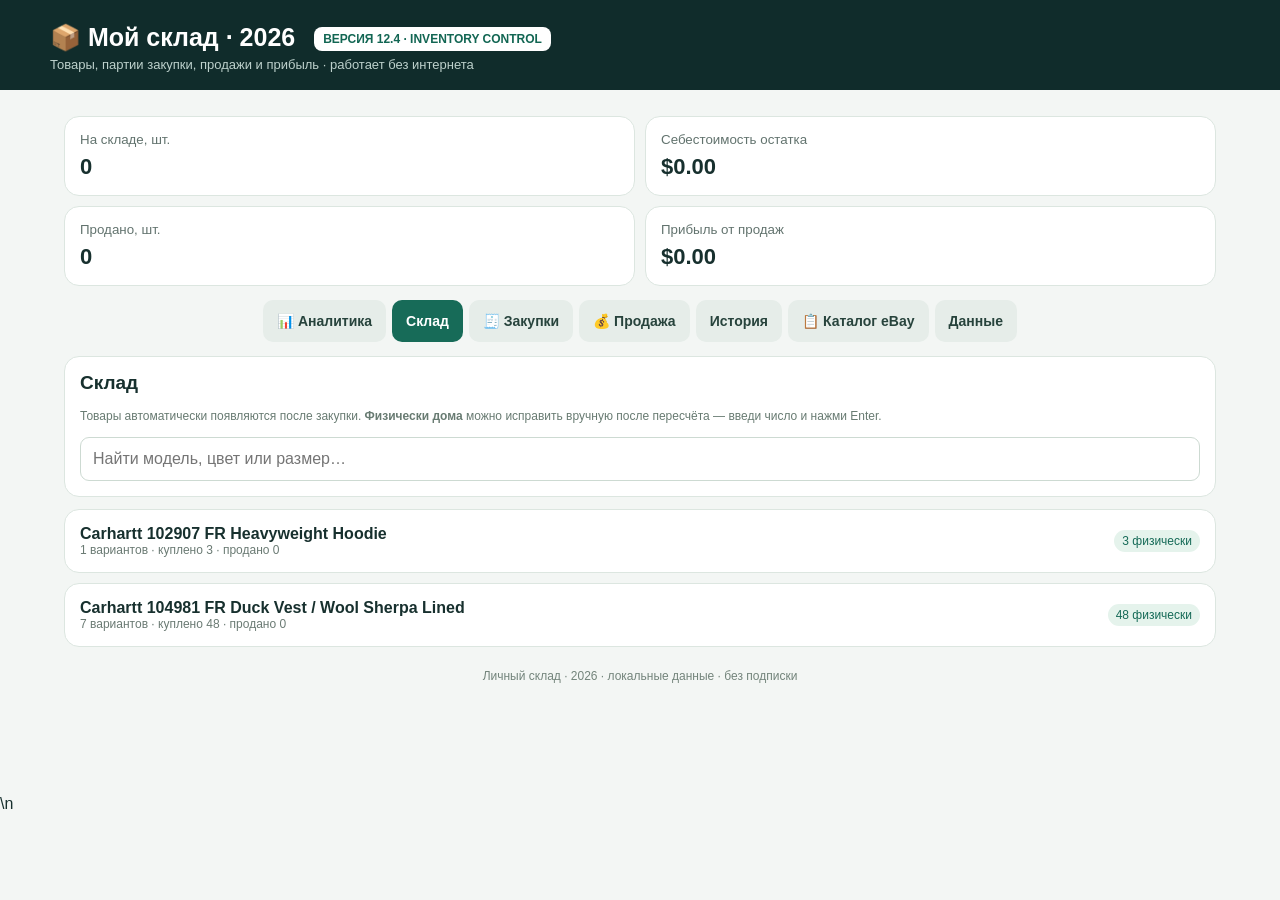
==== commit 148bbcad: "Add files via upload" ====
--- a/index.html
+++ b/index.html
@@ -1,5 +1,5 @@
 <!DOCTYPE html>
-<html lang="ru"><head><meta charset="utf-8"/><meta content="width=device-width,initial-scale=1,viewport-fit=cover" name="viewport"/><title>Мой склад · 2026 · Версия 12.2 Modular Fix</title><meta content="#102c2b" name="theme-color"/><link href="css/app.css" rel="stylesheet"/></head><body><header><div style="max-width:850px;margin:auto"><h1>📦 Мой склад · 2026 <span class="version-marker">ВЕРСИЯ 12.3 · INVENTORY WORKFLOW</span></h1><p>Товары, партии закупки, продажи и прибыль · работает без интернета</p></div></header><main class="wrap"><div class="stats"><div class="stat"><small>На складе, шт.</small><strong id="sQty">0</strong></div><div class="stat"><small>Себестоимость остатка</small><strong id="sCost">$0</strong></div><div class="stat"><small>Продано, шт.</small><strong id="sSold">0</strong></div><div class="stat"><small>Прибыль от продаж</small><strong id="sProfit">$0</strong></div></div><nav><button data-tab="analytics">📊 Аналитика</button><button class="active" data-tab="stock">Склад</button><button data-tab="buy">🧾 Закупки</button><button data-tab="sell">💰 Продажа</button><button data-tab="sales">История</button><button data-tab="catalog">📋 Каталог eBay</button><button data-tab="settings">Данные</button></nav><section class="hidden" id="analytics"><div class="panel analytics-wrap"><h2>Куда вложены деньги</h2><p class="hintline">Состояние физического склада на текущий момент. Только подтверждённые остатки; непроверенные вещи не считаются нулевыми.</p><div class="dashboard-grid"><div class="dash-tile"><small>Физически подтверждено</small><strong id="aUnits">0 шт.</strong><em id="aUnitsNote">Пока не пересчитано</em></div><div class="dash-tile"><small>Известная себестоимость</small><strong id="aValue">$0.00</strong><em id="aValueNote">Не весь склад оценён</em></div><div class="dash-tile"><small>Вариантов проверено</small><strong id="aChecked">0 / 0</strong><em>Остальные требуют пересчёта</em></div><div class="dash-tile"><small>Залежавшийся товар</small><strong id="aOld">—</strong><em>Закуплен более года назад</em></div></div><div class="warn" id="aWarning">Сумма неполная, пока не указаны остатки и себестоимость всех вещей.</div></div><div class="panel"><h2>Возраст запасов</h2><p class="hintline">Возраст рассчитывается по датам закупок, а не по дате объявления на eBay. Если год неизвестен, товар попадает в «Дата неизвестна».</p><div class="age-bar" id="ageBar"></div><div class="age-legend" id="ageLegend"></div><div class="age-action" id="ageActions"></div><div id="ageItems"></div></div><div class="panel"><h2>Проверить предложение покупателя</h2><p class="hintline">Расчёт ориентировочный. После фактической продажи учитывай Order earnings из eBay — конечную сумму после удержаний.</p><div class="two"><div><label>Оффер покупателя, $</label><input id="offerPrice" min="0" placeholder="65" step="0.01" type="number"/></div><div><label>Закупка за штуку, $</label><input id="offerCost" min="0" placeholder="59.99" step="0.01" type="number"/></div><div><label>Оценка удержаний, %</label><input id="offerFee" max="99" min="0" step="0.1" type="number" value="15"/></div><div><label>Прочие удержания, $</label><input id="offerOther" min="0" step="0.01" type="number" value="0"/></div></div><div class="offer-box" id="offerResult">Введи цену оффера и себестоимость.</div></div></section><section id="stock"><div class="panel"><h2>Остатки товаров</h2><input id="search" placeholder="Поиск: Sherpa, Brown, XL…"/><div class="two"><div><label>Группировка</label><select id="group"><option value="variant">По модели / цвету / размеру</option><option value="model">По моделям</option></select></div><div><label>Показывать</label><select id="show"><option value="available">Только в наличии</option><option value="all">Все, включая проданные</option></select></div></div></div><div id="stockList"></div></section><section class="hidden" id="buy"><div class="panel"><h2>Добавить партию</h2><p class="muted">Одна запись — одинаковые модель, цвет, размер и закупочная цена. Другой размер или цена — новая партия.</p><form id="buyForm"><label>Модель / название *</label><input id="bModel" list="modelList" placeholder="Carhartt FR Sherpa Vest" required=""/><datalist id="modelList"></datalist><div class="two"><div><label>Цвет *</label><input id="bColor" placeholder="Brown" required=""/></div><div><label>Размер *</label><input id="bSize" placeholder="XL" required=""/></div></div><div class="two"><div><label>Количество *</label><input id="bQty" min="1" required="" step="1" type="number" value="1"/></div><div><label>Цена закупки за 1 шт., $ *</label><input id="bCost" min="0" placeholder="49.99" required="" step="0.01" type="number"/></div></div><div class="two"><div><label>Дата закупки</label><input id="bDate" type="date"/></div><div><label>Магазин</label><input id="bStore" placeholder="Sierra / Estate Sale"/></div></div><label>Комментарий / номер заказа</label><input id="bNote" placeholder="Например, E444... или gift card"/><div class="note">Если часть суммы оплачена подарочной картой, вводи фактическую себестоимость товара по выбранному принципу. Историю номинала и бонусов можно указать в комментарии.</div><div class="buttons"><button class="primary" type="submit">Сохранить закупку</button></div></form></div></section><section class="hidden" id="sell"><div class="panel"><h2>Записать продажу</h2><form id="sellForm"><label>Какой товар продан? *</label><select id="vVariant" required=""></select><label>Партия закупки (себестоимость подставляется автоматически)</label><select id="vBatch" required=""></select><div class="note" id="batchInfo" style="margin-top:10px">Выбери товар</div><div class="two"><div><label>Дата продажи</label><input id="vDate" type="date"/></div><div><label>Количество *</label><input id="vQty" min="1" required="" step="1" type="number" value="1"/></div></div><div class="two"><div><label>Цена продажи за 1 шт., $ *</label><input id="vPrice" min="0" placeholder="99.99" required="" step="0.01" type="number"/></div><div><label>Доставка, полученная от покупателя, всего $</label><input id="vShipping" min="0" step="0.01" type="number" value="0"/></div></div><div class="two"><div><label>Площадка</label><select id="vPlatform"><option>eBay</option><option>StockX</option><option>Poshmark</option><option>Mercari</option><option>Depop</option><option>Россия</option><option>Лично</option><option>Другое</option></select></div><div><label>Номер заказа / комментарий</label><input id="vNote" placeholder="Order ID"/></div></div><div class="note" id="salePreview" style="margin-top:12px">Заполни сумму продажи, чтобы увидеть прибыль.</div><div class="buttons"><button class="primary" type="submit">Сохранить продажу</button></div></form></div></section><section class="hidden" id="sales"><div class="panel"><h2>История продаж</h2><div class="two"><div><label>Месяц</label><input id="month" type="month"/></div><div><label>Площадка</label><select id="platformFilter"><option value="">Все</option><option>eBay</option><option>StockX</option><option>Poshmark</option><option>Mercari</option><option>Depop</option><option>Россия</option><option>Лично</option><option>Другое</option></select></div></div><div class="note" id="salesSummary" style="margin-top:12px"></div></div><div id="salesList"></div></section><section class="hidden" id="catalog"><div class="panel"><h2>Каталог товаров · eBay и домашний склад</h2><p class="small">Каждая карточка — модель товара; внутри отдельные цвета, размеры и объявления eBay. Количество eBay — <b>выставлено</b>, не физический остаток.</p><div class="warn">Физическое количество дома пока неизвестно. Не ставим его равным количеству eBay автоматически. Заполни после пересчёта. Изменения сохраняются только в браузере этого устройства.</div><div class="catalog-summary" id="catalogStats"></div><input id="catalogSearch" placeholder="Найти по названию, размеру, Item ID…"/><div class="two"><div><label>Показать</label><select id="catalogFilter"><option value="all">Все товары</option><option value="unchecked">Не проверены</option><option value="checked">Проверены</option></select></div><div><label>Сортировка</label><select id="catalogSort"><option value="name">По названию</option><option value="qty">По количеству на eBay</option></select></div></div><div class="buttons"><button class="secondary" id="catalogExport">Скачать резервную копию каталога</button><button class="secondary" id="catalogCsv">Экспорт каталога CSV</button></div><label>Обновить каталог новым отчётом All active listings CSV</label><input accept=".csv,text/csv" id="catalogImport" type="file"/><p class="muted">При обновлении сохраняются твои физические остатки и закупочные цены. Объявления, исчезнувшие из нового отчёта, помечаются как неактивные, но не удаляются.</p></div><div class="cat-groups" id="catalogGroups"></div><div id="catalogList"></div></section><section class="hidden" id="settings"><div class="panel"><h2>Резервная копия</h2><p class="small">Все записи хранятся в памяти браузера на этом устройстве. Сохраняй резервную копию после каждого существенного обновления. Открытие HTML-файла через приложение «Файлы» на iPhone может не обеспечить постоянное сохранение.</p><div class="buttons"><button class="primary" id="export">Скачать резервную копию JSON</button><button class="secondary" id="exportCsv">Экспорт склада CSV</button><button class="secondary" id="salesCsv">Экспорт продаж CSV</button></div><label>Восстановить из резервной копии JSON</label><input accept=".json,application/json" id="restore" type="file"/><p class="muted">Восстановление заменит текущие данные. Для переноса между устройствами используй резервную копию.</p></div><div class="panel legacy-batches-panel"><h2>Закупочные партии</h2><p class="muted">Здесь можно проверить отдельные закупки и удалить ошибочную партию, только если по ней нет продаж.</p><div id="batchList"></div></div></section><footer>Личный склад · 2026 · локальные данные · без подписки</footer></main>
+<html lang="ru"><head><meta charset="utf-8"/><meta content="width=device-width,initial-scale=1,viewport-fit=cover" name="viewport"/><title>Мой склад · 2026 · Версия 12.4 Inventory Control</title><meta content="#102c2b" name="theme-color"/><link href="css/app.css" rel="stylesheet"/></head><body><header><div style="max-width:850px;margin:auto"><h1>📦 Мой склад · 2026 <span class="version-marker">ВЕРСИЯ 12.4 · INVENTORY CONTROL</span></h1><p>Товары, партии закупки, продажи и прибыль · работает без интернета</p></div></header><main class="wrap"><div class="stats"><div class="stat"><small>На складе, шт.</small><strong id="sQty">0</strong></div><div class="stat"><small>Себестоимость остатка</small><strong id="sCost">$0</strong></div><div class="stat"><small>Продано, шт.</small><strong id="sSold">0</strong></div><div class="stat"><small>Прибыль от продаж</small><strong id="sProfit">$0</strong></div></div><nav><button data-tab="analytics">📊 Аналитика</button><button class="active" data-tab="stock">Склад</button><button data-tab="buy">🧾 Закупки</button><button data-tab="sell">💰 Продажа</button><button data-tab="sales">История</button><button data-tab="catalog">📋 Каталог eBay</button><button data-tab="settings">Данные</button></nav><section class="hidden" id="analytics"><div class="panel analytics-wrap"><h2>Куда вложены деньги</h2><p class="hintline">Состояние физического склада на текущий момент. Только подтверждённые остатки; непроверенные вещи не считаются нулевыми.</p><div class="dashboard-grid"><div class="dash-tile"><small>Физически подтверждено</small><strong id="aUnits">0 шт.</strong><em id="aUnitsNote">Пока не пересчитано</em></div><div class="dash-tile"><small>Известная себестоимость</small><strong id="aValue">$0.00</strong><em id="aValueNote">Не весь склад оценён</em></div><div class="dash-tile"><small>Вариантов проверено</small><strong id="aChecked">0 / 0</strong><em>Остальные требуют пересчёта</em></div><div class="dash-tile"><small>Залежавшийся товар</small><strong id="aOld">—</strong><em>Закуплен более года назад</em></div></div><div class="warn" id="aWarning">Сумма неполная, пока не указаны остатки и себестоимость всех вещей.</div></div><div class="panel"><h2>Возраст запасов</h2><p class="hintline">Возраст рассчитывается по датам закупок, а не по дате объявления на eBay. Если год неизвестен, товар попадает в «Дата неизвестна».</p><div class="age-bar" id="ageBar"></div><div class="age-legend" id="ageLegend"></div><div class="age-action" id="ageActions"></div><div id="ageItems"></div></div><div class="panel"><h2>Проверить предложение покупателя</h2><p class="hintline">Расчёт ориентировочный. После фактической продажи учитывай Order earnings из eBay — конечную сумму после удержаний.</p><div class="two"><div><label>Оффер покупателя, $</label><input id="offerPrice" min="0" placeholder="65" step="0.01" type="number"/></div><div><label>Закупка за штуку, $</label><input id="offerCost" min="0" placeholder="59.99" step="0.01" type="number"/></div><div><label>Оценка удержаний, %</label><input id="offerFee" max="99" min="0" step="0.1" type="number" value="15"/></div><div><label>Прочие удержания, $</label><input id="offerOther" min="0" step="0.01" type="number" value="0"/></div></div><div class="offer-box" id="offerResult">Введи цену оффера и себестоимость.</div></div></section><section id="stock"><div class="panel"><h2>Остатки товаров</h2><input id="search" placeholder="Поиск: Sherpa, Brown, XL…"/><div class="two"><div><label>Группировка</label><select id="group"><option value="variant">По модели / цвету / размеру</option><option value="model">По моделям</option></select></div><div><label>Показывать</label><select id="show"><option value="available">Только в наличии</option><option value="all">Все, включая проданные</option></select></div></div></div><div id="stockList"></div></section><section class="hidden" id="buy"><div class="panel"><h2>Добавить партию</h2><p class="muted">Одна запись — одинаковые модель, цвет, размер и закупочная цена. Другой размер или цена — новая партия.</p><form id="buyForm"><label>Модель / название *</label><input id="bModel" list="modelList" placeholder="Carhartt FR Sherpa Vest" required=""/><datalist id="modelList"></datalist><div class="two"><div><label>Цвет *</label><input id="bColor" placeholder="Brown" required=""/></div><div><label>Размер *</label><input id="bSize" placeholder="XL" required=""/></div></div><div class="two"><div><label>Количество *</label><input id="bQty" min="1" required="" step="1" type="number" value="1"/></div><div><label>Цена закупки за 1 шт., $ *</label><input id="bCost" min="0" placeholder="49.99" required="" step="0.01" type="number"/></div></div><div class="two"><div><label>Дата закупки</label><input id="bDate" type="date"/></div><div><label>Магазин</label><input id="bStore" placeholder="Sierra / Estate Sale"/></div></div><label>Комментарий / номер заказа</label><input id="bNote" placeholder="Например, E444... или gift card"/><div class="note">Если часть суммы оплачена подарочной картой, вводи фактическую себестоимость товара по выбранному принципу. Историю номинала и бонусов можно указать в комментарии.</div><div class="buttons"><button class="primary" type="submit">Сохранить закупку</button></div></form></div></section><section class="hidden" id="sell"><div class="panel"><h2>Записать продажу</h2><form id="sellForm"><label>Какой товар продан? *</label><select id="vVariant" required=""></select><label>Партия закупки (себестоимость подставляется автоматически)</label><select id="vBatch" required=""></select><div class="note" id="batchInfo" style="margin-top:10px">Выбери товар</div><div class="two"><div><label>Дата продажи</label><input id="vDate" type="date"/></div><div><label>Количество *</label><input id="vQty" min="1" required="" step="1" type="number" value="1"/></div></div><div class="two"><div><label>Цена продажи за 1 шт., $ *</label><input id="vPrice" min="0" placeholder="99.99" required="" step="0.01" type="number"/></div><div><label>Доставка, полученная от покупателя, всего $</label><input id="vShipping" min="0" step="0.01" type="number" value="0"/></div></div><div class="two"><div><label>Площадка</label><select id="vPlatform"><option>eBay</option><option>StockX</option><option>Poshmark</option><option>Mercari</option><option>Depop</option><option>Россия</option><option>Лично</option><option>Другое</option></select></div><div><label>Номер заказа / комментарий</label><input id="vNote" placeholder="Order ID"/></div></div><div class="note" id="salePreview" style="margin-top:12px">Заполни сумму продажи, чтобы увидеть прибыль.</div><div class="buttons"><button class="primary" type="submit">Сохранить продажу</button></div></form></div></section><section class="hidden" id="sales"><div class="panel"><h2>История продаж</h2><div class="two"><div><label>Месяц</label><input id="month" type="month"/></div><div><label>Площадка</label><select id="platformFilter"><option value="">Все</option><option>eBay</option><option>StockX</option><option>Poshmark</option><option>Mercari</option><option>Depop</option><option>Россия</option><option>Лично</option><option>Другое</option></select></div></div><div class="note" id="salesSummary" style="margin-top:12px"></div></div><div id="salesList"></div></section><section class="hidden" id="catalog"><div class="panel"><h2>Каталог товаров · eBay и домашний склад</h2><p class="small">Каждая карточка — модель товара; внутри отдельные цвета, размеры и объявления eBay. Количество eBay — <b>выставлено</b>, не физический остаток.</p><div class="warn">Физическое количество дома пока неизвестно. Не ставим его равным количеству eBay автоматически. Заполни после пересчёта. Изменения сохраняются только в браузере этого устройства.</div><div class="catalog-summary" id="catalogStats"></div><input id="catalogSearch" placeholder="Найти по названию, размеру, Item ID…"/><div class="two"><div><label>Показать</label><select id="catalogFilter"><option value="all">Все товары</option><option value="unchecked">Не проверены</option><option value="checked">Проверены</option></select></div><div><label>Сортировка</label><select id="catalogSort"><option value="name">По названию</option><option value="qty">По количеству на eBay</option></select></div></div><div class="buttons"><button class="secondary" id="catalogExport">Скачать резервную копию каталога</button><button class="secondary" id="catalogCsv">Экспорт каталога CSV</button></div><label>Обновить каталог новым отчётом All active listings CSV</label><input accept=".csv,text/csv" id="catalogImport" type="file"/><p class="muted">При обновлении сохраняются твои физические остатки и закупочные цены. Объявления, исчезнувшие из нового отчёта, помечаются как неактивные, но не удаляются.</p></div><div class="cat-groups" id="catalogGroups"></div><div id="catalogList"></div></section><section class="hidden" id="settings"><div class="panel"><h2>Резервная копия</h2><p class="small">Все записи хранятся в памяти браузера на этом устройстве. Сохраняй резервную копию после каждого существенного обновления. Открытие HTML-файла через приложение «Файлы» на iPhone может не обеспечить постоянное сохранение.</p><div class="buttons"><button class="primary" id="export">Скачать резервную копию JSON</button><button class="secondary" id="exportCsv">Экспорт склада CSV</button><button class="secondary" id="salesCsv">Экспорт продаж CSV</button></div><label>Восстановить из резервной копии JSON</label><input accept=".json,application/json" id="restore" type="file"/><p class="muted">Восстановление заменит текущие данные. Для переноса между устройствами используй резервную копию.</p></div><div class="panel legacy-batches-panel"><h2>Закупочные партии</h2><p class="muted">Здесь можно проверить отдельные закупки и удалить ошибочную партию, только если по ней нет продаж.</p><div id="batchList"></div></div></section><footer>Личный склад · 2026 · локальные данные · без подписки</footer></main>
 
 
 
--- a/css/app.css
+++ b/css/app.css
@@ -123,3 +123,11 @@
 .v123-sale-result span{min-width:0}.v123-sale-result b,.v123-sale-result small{display:block}.v123-sale-result small{color:#6a7a73;margin-top:3px}.v123-sale-result strong{white-space:nowrap;color:#176b58}
 #buy>#v11Purchases,#sell>#v11Sale,#sales>#v111History{display:none!important}
 @media(max-width:700px){.v123-nav{justify-content:flex-start;flex-wrap:nowrap;overflow:auto}.v123-variant{grid-template-columns:1fr!important}.v123-physical-label{justify-content:flex-start}.v111-actions{justify-content:flex-start}}
+
+
+/* Version 12.4 · Inventory Control */
+.v124-ledger{display:flex;gap:7px 12px;flex-wrap:wrap;margin-top:5px;font-size:11px;color:#6a7a73}
+.v124-ledger span{white-space:nowrap}.v124-diff.ok{color:#557067}.v124-diff.plus{color:#8a6500}.v124-diff.minus{color:#a33b32}
+.v124-saved{display:inline-block;min-width:66px;font-size:10px;font-weight:700;color:#176b58}
+.v123-physical-label{flex-wrap:nowrap}.v123-physical{flex:0 0 66px}
+@media(max-width:700px){.v124-saved{min-width:0}.v123-physical-label{flex-wrap:wrap}}
